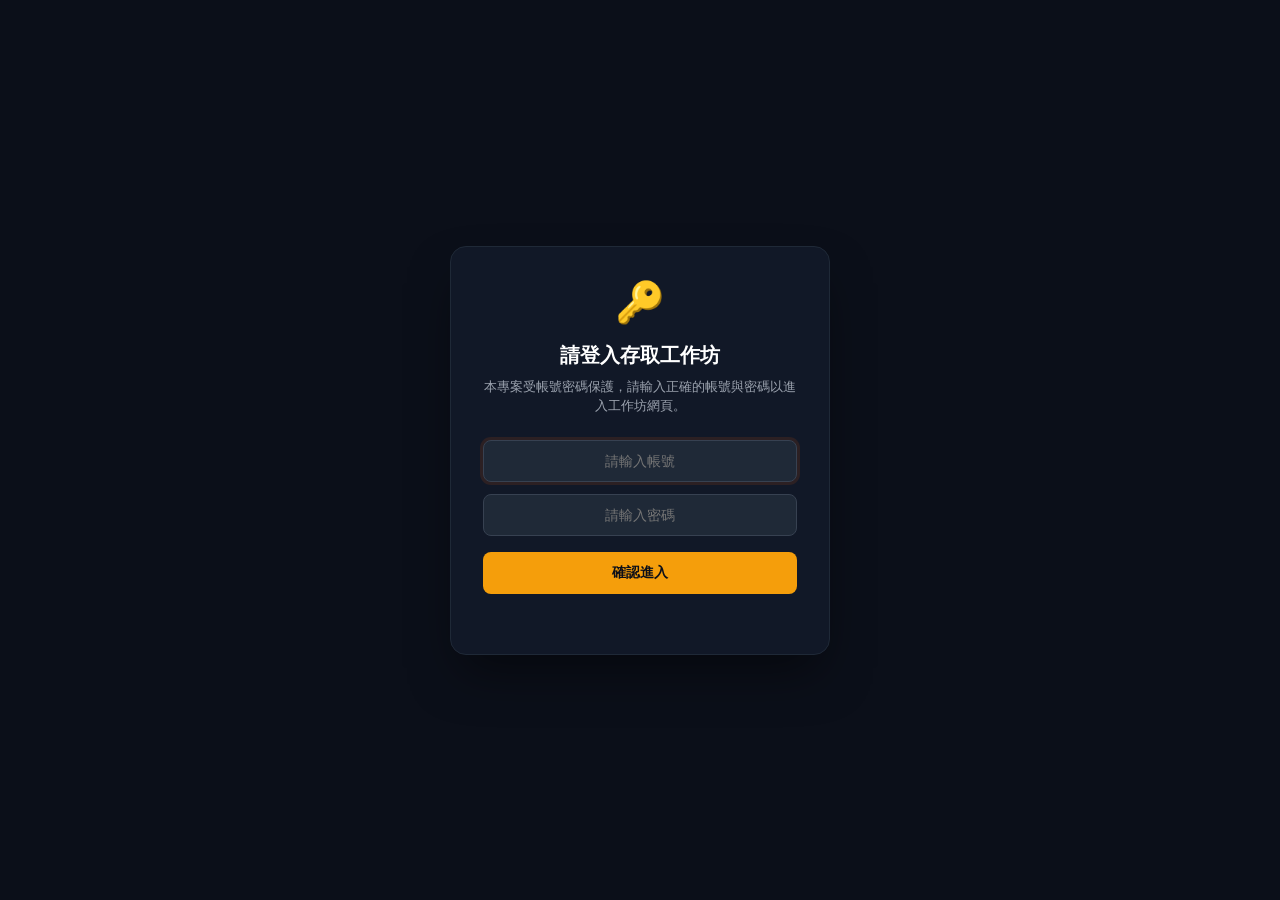
==== hook.html @ 694200fd "feat: deploy HOOKED interactive workshop with Konya/Percy login protection and full assets" ====
<!DOCTYPE html>
<html lang="zh-Hant">
<head>
    <meta charset="UTF-8">
    <meta name="viewport" content="width=device-width, initial-scale=1.0">
    <title>HOOKED｜從自動反應到心理僵化 — 互動講義</title>
    <!-- Modern Fonts -->
    <link rel="preconnect" href="https://fonts.googleapis.com">
    <link rel="preconnect" href="https://fonts.gstatic.com" crossorigin>
    <link href="https://fonts.googleapis.com/css2?family=Outfit:wght@300;400;500;600;700;800&family=Plus+Jakarta+Sans:wght@300;400;500;600;700;800&family=Noto+Sans+TC:wght@300;400;500;700;900&display=swap" rel="stylesheet">
    
    <style>
        :root {
            --bg-page: #fafaf9; /* Cream/Rice White */
            --bg-card: #ffffff;
            --text-main: #1c1917; /* Dark Charcoal */
            --text-muted: #78716c;
            --border-color: #e7e5e4;
            
            /* Theme Accent Colors */
            --accent-green: #0f766e; /* Concept, Narrative, Reflection */
            --accent-orange: #ea580c; /* Core concepts, invitations */
            --accent-orange-hover: #c2410c;
            --accent-pink: #db2777; /* Exercise & Activity */
            --accent-pink-hover: #be185d;
            --accent-blue: #1d4ed8; /* Case study & Evidence */
            --accent-blue-hover: #1e40af;
            --accent-navy: #1e3a8a; /* Integration & Closing */
            
            --transition-speed: 0.35s;
            --shadow-premium: 0 20px 40px -15px rgba(28, 25, 23, 0.08);
        }

        * {
            box-sizing: border-box;
            margin: 0;
            padding: 0;
        }

        body {
            font-family: 'Plus Jakarta Sans', 'Noto Sans TC', sans-serif;
            background-color: var(--bg-page);
            color: var(--text-main);
            min-height: 100vh;
            display: flex;
            flex-direction: column;
            justify-content: center;
            align-items: center;
            overflow-x: hidden;
            padding: 20px;
        }

        /* 16:9 Presentation Wrapper */
        .presentation-wrapper {
            width: 100%;
            max-width: 1200px;
            aspect-ratio: 16 / 9;
            background: var(--bg-card);
            border: 1px solid var(--border-color);
            border-radius: 24px;
            box-shadow: var(--shadow-premium);
            position: relative;
            overflow: hidden;
            display: flex;
            flex-direction: column;
            transition: all 0.3s ease;
        }

        /* Slides viewport */
        .slides-viewport {
            flex: 1;
            position: relative;
            width: 100%;
            height: 100%;
        }

        /* Individual slide section */
        .slide-section {
            position: absolute;
            top: 0;
            left: 0;
            width: 100%;
            height: 100%;
            opacity: 0;
            pointer-events: none;
            display: flex;
            flex-direction: column;
            justify-content: space-between;
            padding: 40px 48px;
            transition: opacity var(--transition-speed) ease, transform var(--transition-speed) cubic-bezier(0.4, 0, 0.2, 1);
            transform: translateX(30px);
            overflow-y: auto;
        }

        .slide-section.active {
            opacity: 1;
            pointer-events: auto;
            transform: translateX(0);
        }

        .slide-section.prev-slide {
            transform: translateX(-30px);
        }

        /* Slide layout styles */
        .slide-header {
            display: flex;
            justify-content: space-between;
            align-items: flex-start;
            margin-bottom: 20px;
            border-bottom: 1px solid var(--border-color);
            padding-bottom: 12px;
            flex-shrink: 0;
        }

        .slide-type-tag {
            font-family: 'Outfit', sans-serif;
            font-size: 11px;
            font-weight: 800;
            text-transform: uppercase;
            letter-spacing: 2px;
            padding: 6px 14px;
            border-radius: 20px;
            color: white;
        }

        /* Accent theme badges */
        .tag-concept { background: var(--accent-green); }
        .tag-exercise { background: var(--accent-pink); }
        .tag-invitation { background: var(--accent-orange); }
        .tag-case { background: var(--accent-blue); }
        .tag-navy { background: var(--accent-navy); }

        .slide-title-wrap {
            display: flex;
            flex-direction: column;
            gap: 4px;
        }

        .slide-title {
            font-size: 24px;
            font-weight: 800;
            color: var(--text-main);
            letter-spacing: -0.5px;
        }

        .slide-subtitle {
            font-size: 13.5px;
            color: var(--text-muted);
        }

        .slide-body {
            flex: 1;
            display: flex;
            flex-direction: column;
            gap: 16px;
            justify-content: center;
        }

        /* Grid utilities */
        .grid-2 {
            display: grid;
            grid-template-columns: 1fr 1fr;
            gap: 28px;
            align-items: start;
        }

        .grid-3 {
            display: grid;
            grid-template-columns: 1fr 1fr 1fr;
            gap: 20px;
            align-items: start;
        }

        /* General Typography */
        p {
            font-size: 15px;
            line-height: 1.6;
            color: var(--text-main);
        }

        blockquote {
            border-left: 4px solid var(--accent-orange);
            padding: 10px 18px;
            background: #fff7ed;
            border-radius: 0 12px 12px 0;
            font-size: 14.5px;
            line-height: 1.55;
            color: #7c2d12;
            margin: 8px 0;
        }

        ul {
            padding-left: 20px;
            display: flex;
            flex-direction: column;
            gap: 6px;
        }

        li {
            font-size: 14px;
            line-height: 1.5;
            color: var(--text-main);
        }

        /* Inputs & Textareas */
        textarea, input[type="text"], input[type="number"] {
            width: 100%;
            background: #fafaf9;
            border: 1px solid var(--border-color);
            border-radius: 10px;
            padding: 10px 14px;
            font-family: inherit;
            font-size: 14px;
            color: var(--text-main);
            outline: none;
            transition: all 0.25s;
            resize: none;
        }

        textarea:focus, input[type="text"]:focus {
            border-color: var(--accent-orange);
            background: #ffffff;
            box-shadow: 0 0 0 3px rgba(234, 88, 12, 0.12);
        }

        .input-label {
            font-size: 12.5px;
            font-weight: 700;
            color: var(--text-muted);
            margin-bottom: 5px;
            display: block;
        }

        /* Buttons */
        .btn {
            display: inline-flex;
            align-items: center;
            justify-content: center;
            gap: 8px;
            padding: 10px 18px;
            border-radius: 10px;
            font-family: inherit;
            font-size: 13.5px;
            font-weight: 600;
            cursor: pointer;
            transition: all 0.2s;
            border: 1px solid transparent;
        }

        .btn-orange {
            background: var(--accent-orange);
            color: white;
        }

        .btn-orange:hover {
            background: var(--accent-orange-hover);
        }

        .btn-pink {
            background: var(--accent-pink);
            color: white;
        }

        .btn-pink:hover {
            background: var(--accent-pink-hover);
        }

        .btn-outline {
            background: transparent;
            border-color: var(--border-color);
            color: var(--text-main);
        }

        .btn-outline:hover {
            background: #f5f5f4;
        }

        .btn:disabled {
            background: #e7e5e4;
            color: #a8a29e;
            cursor: not-allowed;
            border-color: transparent;
        }

        /* Navigation Control Panel */
        .nav-control-panel {
            height: 72px;
            border-top: 1px solid var(--border-color);
            background: #ffffff;
            display: flex;
            align-items: center;
            justify-content: space-between;
            padding: 0 32px;
            flex-shrink: 0;
            z-index: 10;
        }

        .nav-btn-group {
            display: flex;
            align-items: center;
            gap: 12px;
        }

        .page-indicator-badge {
            font-family: 'Outfit', sans-serif;
            font-size: 14px;
            font-weight: 700;
            color: var(--text-main);
            background: #f5f5f4;
            padding: 6px 14px;
            border-radius: 20px;
            min-width: 70px;
            text-align: center;
        }

        .progress-bar-container {
            flex: 1;
            margin: 0 30px;
            display: flex;
            align-items: center;
            gap: 6px;
            height: 10px;
        }

        .progress-pill {
            flex: 1;
            height: 6px;
            background: #e7e5e4;
            border-radius: 4px;
            cursor: pointer;
            transition: all 0.2s;
        }

        .progress-pill.active {
            background: var(--accent-orange);
            height: 8px;
        }

        .progress-pill.passed {
            background: #a8a29e;
        }

        /* Autosave Badge */
        .autosave-badge {
            font-size: 11px;
            color: var(--accent-green);
            font-weight: 700;
            display: flex;
            align-items: center;
            gap: 4px;
            opacity: 0;
            transition: opacity 0.3s ease;
        }

        .autosave-badge.show {
            opacity: 1;
        }

        /* Watermark / Footer info */
        .slide-footer-watermark {
            margin-top: 16px;
            border-top: 1px dashed var(--border-color);
            padding-top: 10px;
            display: flex;
            justify-content: space-between;
            align-items: center;
            flex-shrink: 0;
        }

        /* Specific Page Designs */
        /* Page 1 Cover */
        #slide-1 {
            background-color: #0f172a;
            color: #f8fafc;
            justify-content: center;
            align-items: center;
            text-align: center;
        }

        #slide-1 .slide-title {
            color: #ffffff;
            font-size: 60px;
            font-weight: 900;
            font-family: 'Outfit', sans-serif;
            letter-spacing: 2px;
            margin-bottom: 10px;
            background: linear-gradient(135deg, #f97316, #db2777);
            -webkit-background-clip: text;
            -webkit-text-fill-color: transparent;
        }

        #slide-1 .slide-subtitle-chinese {
            font-size: 26px;
            font-weight: 700;
            letter-spacing: 1px;
            margin-bottom: 20px;
            color: #cbd5e1;
        }

        #slide-1 .slide-metaphor {
            font-size: 15px;
            font-style: italic;
            color: #94a3b8;
            border-left: none;
            background: transparent;
            padding: 0;
        }

        .vector-winding-line {
            width: 280px;
            height: 80px;
            margin: 20px auto;
            background-image: radial-gradient(circle, transparent 20%, #1e293b 20%, #1e293b 80%, transparent 80%, transparent), radial-gradient(circle, transparent 20%, #1e293b 20%, #1e293b 80%, transparent 80%, transparent);
            background-size: 20px 20px;
            background-position: 0 0, 10px 10px;
            opacity: 0.15;
        }

        /* Page 2 Quotes block */
        .cinematic-quote {
            font-size: 17.5px;
            font-weight: 600;
            color: var(--text-main);
            border-left: 4px solid var(--accent-pink);
            background: #fdf2f8;
            padding: 14px 20px;
            margin: 10px 0;
            border-radius: 0 12px 12px 0;
        }

        /* Video element styled container */
        .video-container {
            width: 100%;
            background: #000000;
            border-radius: 16px;
            overflow: hidden;
            box-shadow: 0 8px 24px rgba(0,0,0,0.12);
            border: 1px solid var(--border-color);
            position: relative;
            aspect-ratio: 16/9;
            display: flex;
            align-items: center;
            justify-content: center;
        }

        .video-player {
            width: 100%;
            height: 100%;
            object-fit: cover;
        }

        /* Page 8 Kiki-Bouba Guess buttons */
        .kiki-bouba-game-box {
            background: #ffffff;
            border: 1px solid var(--border-color);
            border-radius: 20px;
            padding: 24px;
            box-shadow: 0 4px 20px rgba(0,0,0,0.02);
            display: flex;
            flex-direction: column;
            gap: 20px;
        }

        .kiki-bouba-img {
            max-width: 100%;
            max-height: 220px;
            object-fit: contain;
            border-radius: 12px;
            display: block;
            margin: 0 auto;
        }

        .guess-card {
            background: #fafaf9;
            border: 1px solid var(--border-color);
            border-radius: 16px;
            padding: 16px;
            text-align: center;
            display: flex;
            flex-direction: column;
            gap: 12px;
            box-shadow: 0 2px 6px rgba(0,0,0,0.01);
        }

        .guess-title {
            font-size: 14.5px;
            font-weight: 700;
            color: var(--text-muted);
        }

        .guess-buttons {
            display: flex;
            gap: 12px;
            justify-content: center;
        }

        .btn-guess {
            flex: 1;
            padding: 12px 20px;
            font-family: 'Outfit', sans-serif;
            font-size: 18px;
            font-weight: 800;
            background: #ffffff;
            border: 2px solid var(--border-color);
            color: var(--text-main);
            border-radius: 12px;
            cursor: pointer;
            transition: all 0.2s cubic-bezier(0.4, 0, 0.2, 1);
        }

        .btn-guess:hover {
            border-color: var(--text-main);
            transform: translateY(-2px);
        }

        .btn-guess.active-kiki {
            background: var(--accent-pink);
            border-color: var(--accent-pink);
            color: #ffffff;
            box-shadow: 0 4px 14px rgba(219, 39, 119, 0.35);
        }

        .btn-guess.active-bouba {
            background: var(--accent-green);
            border-color: var(--accent-green);
            color: #ffffff;
            box-shadow: 0 4px 14px rgba(15, 118, 110, 0.35);
        }

        /* Gallery thumbnails style */
        .gallery-thumb {
            width: 48px;
            height: 48px;
            object-fit: cover;
            border-radius: 6px;
            border: 2px solid transparent;
            cursor: pointer;
            transition: all 0.2s;
            flex-shrink: 0;
        }

        .gallery-thumb:hover {
            border-color: var(--accent-orange);
            transform: scale(1.05);
        }

        .gallery-thumb.active {
            border-color: var(--accent-orange);
            box-shadow: 0 0 8px rgba(234, 88, 12, 0.3);
        }

        /* Pill classifications style */
        .btn-pill {
            flex: 1;
            padding: 8px 12px;
            font-size: 12px;
            font-weight: 600;
            border-radius: 20px;
            border: 1px solid var(--border-color);
            background: #ffffff;
            color: var(--text-main);
            cursor: pointer;
            transition: all 0.2s;
            text-align: center;
        }

        .btn-pill:hover {
            background: #f5f5f4;
        }

        .btn-pill.active-obs {
            background: #f0fdf4;
            border-color: var(--accent-green);
            color: #14532d;
            font-weight: 700;
            box-shadow: 0 2px 8px rgba(20, 83, 45, 0.1);
        }

        .btn-pill.active-int {
            background: #fff7ed;
            border-color: var(--accent-orange);
            color: #7c2d12;
            font-weight: 700;
            box-shadow: 0 2px 8px rgba(234, 88, 12, 0.1);
        }

        .btn-pill.active-uns {
            background: #f1f5f9;
            border-color: #64748b;
            color: #334155;
            font-weight: 700;
            box-shadow: 0 2px 8px rgba(100, 116, 139, 0.1);
        }

        .comp-table {
            width: 100%;
            border-collapse: collapse;
            background: #ffffff;
            border: 1px solid var(--border-color);
            border-radius: 12px;
            overflow: hidden;
            box-shadow: 0 4px 12px rgba(0,0,0,0.02);
            margin: 16px 0;
        }

        .comp-table th, .comp-table td {
            padding: 12px 18px;
            text-align: left;
            font-size: 14px;
        }

        .comp-table th {
            background: #fafaf9;
            font-weight: 700;
            border-bottom: 2px solid var(--border-color);
        }

        .comp-table td {
            border-bottom: 1px solid var(--border-color);
        }

        .comp-table tr:last-child td {
            border-bottom: none;
        }

        /* Case Study Highlighter */
        .case-text-pane {
            background: #ffffff;
            border: 1px solid var(--border-color);
            border-radius: 16px;
            padding: 14px 18px;
            height: 220px;
            overflow-y: hidden;
            line-height: 1.55;
            font-size: 13.5px;
            color: var(--text-main);
            box-shadow: inset 0 2px 8px rgba(0,0,0,0.01);
        }

        .case-sentence {
            cursor: pointer;
            border-radius: 4px;
            padding: 2px 4px;
            transition: all 0.2s;
        }

        .case-sentence:hover {
            background: #f5f5f4;
        }

        .case-sentence.highlight-individual {
            background: rgba(253, 186, 116, 0.4); /* light orange */
            border-bottom: 2px solid var(--accent-orange);
        }

        .case-sentence.highlight-team {
            background: rgba(167, 243, 208, 0.4); /* light green */
            border-bottom: 2px solid var(--accent-green);
        }

        .case-sentence.highlight-organization {
            background: rgba(191, 219, 254, 0.4); /* light blue */
            border-bottom: 2px solid var(--accent-blue);
        }

        .highlighter-legend {
            display: flex;
            gap: 16px;
            align-items: center;
            background: #fafaf9;
            padding: 12px 16px;
            border-radius: 12px;
            border: 1px solid var(--border-color);
        }

        .legend-pill {
            display: flex;
            align-items: center;
            gap: 8px;
            font-size: 13px;
            font-weight: 700;
            cursor: pointer;
            padding: 6px 12px;
            border-radius: 20px;
            border: 1px solid transparent;
            user-select: none;
        }

        .legend-pill.active {
            border-color: var(--text-main);
        }

        .indicator-dot {
            width: 12px;
            height: 12px;
            border-radius: 50%;
            display: inline-block;
        }

        /* Expandable cards */
        .analysis-accordions {
            display: flex;
            flex-direction: column;
            gap: 12px;
        }

        .accordion-card {
            border: 1px solid var(--border-color);
            border-radius: 16px;
            background: #ffffff;
            overflow: hidden;
            box-shadow: 0 4px 12px rgba(0,0,0,0.01);
            transition: all 0.3s;
        }

        .accordion-header {
            padding: 16px 24px;
            background: #fafaf9;
            font-weight: 700;
            font-size: 15px;
            cursor: pointer;
            display: flex;
            justify-content: space-between;
            align-items: center;
            user-select: none;
            border-bottom: 1px solid transparent;
        }

        .accordion-header.active {
            border-bottom-color: var(--border-color);
        }

        .accordion-body {
            padding: 20px 24px;
            display: none;
            flex-direction: column;
            gap: 16px;
        }

        .accordion-body.open {
            display: flex;
        }

        .highlight-feed {
            background: #fafaf9;
            border: 1px solid var(--border-color);
            border-radius: 12px;
            padding: 12px 16px;
            max-height: 120px;
            overflow-y: auto;
            font-size: 13px;
            display: flex;
            flex-direction: column;
            gap: 6px;
        }

        .highlight-feed-item {
            padding: 4px 8px;
            border-radius: 6px;
            font-style: italic;
        }

        /* Body Tension Selector */
        .body-silhouette-container {
            display: flex;
            justify-content: center;
            align-items: center;
            background: #ffffff;
            border: 1px solid var(--border-color);
            border-radius: 16px;
            padding: 16px;
            height: 280px;
        }

        .body-svg {
            height: 100%;
            max-height: 250px;
        }

        .body-hotspot {
            fill: rgba(234, 88, 12, 0.2);
            stroke: var(--accent-orange);
            stroke-width: 1.5;
            cursor: pointer;
            transition: all 0.2s;
        }

        .body-hotspot:hover {
            fill: rgba(234, 88, 12, 0.5);
        }

        .body-hotspot.selected {
            fill: var(--accent-orange);
            stroke: #ffffff;
            stroke-width: 2;
            filter: drop-shadow(0 0 4px rgba(234, 88, 12, 0.6));
        }

        /* Word counters */
        .counter-widget-card {
            background: #ffffff;
            border: 1px solid var(--border-color);
            border-radius: 16px;
            padding: 20px;
            display: flex;
            flex-direction: column;
            gap: 16px;
            box-shadow: 0 4px 12px rgba(0,0,0,0.01);
        }

        .counter-grid-chips {
            display: flex;
            flex-wrap: wrap;
            gap: 8px;
        }

        .counter-chip-btn {
            background: #fafaf9;
            border: 1px solid var(--border-color);
            border-radius: 20px;
            padding: 8px 14px;
            font-size: 13px;
            font-weight: 700;
            cursor: pointer;
            display: flex;
            align-items: center;
            gap: 6px;
            transition: all 0.2s;
        }

        .counter-chip-btn:hover {
            background: #f5f5f4;
        }

        .counter-chip-btn.certainty-active {
            border-color: var(--accent-orange);
            background: #fff7ed;
            color: #7c2d12;
        }

        .counter-chip-btn.open-active {
            border-color: var(--accent-green);
            background: #f0fdf4;
            color: #14532d;
        }

        .counter-display-bar {
            display: flex;
            align-items: center;
            justify-content: space-between;
            font-size: 13px;
            font-weight: 700;
            padding: 8px 12px;
            background: #fafaf9;
            border-radius: 8px;
            border: 1px solid var(--border-color);
        }

        /* closures */
        .pocket-checkbox-group {
            display: flex;
            flex-direction: column;
            gap: 10px;
            background: #fafaf9;
            padding: 16px;
            border-radius: 12px;
            border: 1px solid var(--border-color);
            max-height: 180px;
            overflow-y: auto;
        }

        .pocket-checkbox-label {
            display: flex;
            align-items: center;
            gap: 8px;
            font-size: 14.5px;
            font-weight: 600;
            cursor: pointer;
        }

        .pocket-checkbox-label input {
            width: 18px;
            height: 18px;
            cursor: pointer;
        }

        /* Utility Modal for Exporting */
        .modal {
            position: fixed;
            top: 0;
            left: 0;
            right: 0;
            bottom: 0;
            background: rgba(28, 25, 23, 0.4);
            backdrop-filter: blur(8px);
            z-index: 2000;
            display: none;
            align-items: center;
            justify-content: center;
            padding: 24px;
        }

        .modal.active {
            display: flex;
        }

        .modal-content {
            background: #ffffff;
            border-radius: 20px;
            max-width: 650px;
            width: 100%;
            max-height: 90vh;
            display: flex;
            flex-direction: column;
            box-shadow: 0 25px 50px -12px rgba(0,0,0,0.25);
            overflow: hidden;
            border: 1px solid var(--border-color);
        }

        .modal-header {
            padding: 20px 24px;
            border-bottom: 1px solid var(--border-color);
            display: flex;
            justify-content: space-between;
            align-items: center;
        }

        .modal-body {
            padding: 24px;
            overflow-y: auto;
            flex: 1;
        }

        .modal-footer {
            padding: 16px 24px;
            border-top: 1px solid var(--border-color);
            background: #fafaf9;
            display: flex;
            justify-content: flex-end;
            gap: 12px;
        }

        /* Toast notification */
        .toast {
            position: fixed;
            top: 30px;
            left: 50%;
            transform: translateX(-50%);
            background: #1c1917;
            color: #ffffff;
            padding: 12px 24px;
            border-radius: 30px;
            font-size: 14px;
            font-weight: 600;
            box-shadow: 0 10px 25px -5px rgba(0,0,0,0.15);
            z-index: 2100;
            display: none;
        }

        /* Premium secret card animation */
        .secret-card-hover {
            transition: transform 0.25s cubic-bezier(0.4, 0, 0.2, 1), box-shadow 0.25s cubic-bezier(0.4, 0, 0.2, 1) !important;
        }
        .secret-card-hover:hover {
            transform: translateY(-4px);
            box-shadow: 0 12px 24px -10px rgba(28, 25, 23, 0.08) !important;
        }

        /* Responsive Layout Overrides */
        @media (max-width: 1023px) {
            body {
                padding: 0;
            }
            .presentation-wrapper {
                aspect-ratio: auto;
                min-height: 100vh;
                border-radius: 0;
                border: none;
            }
            .slide-section {
                position: relative;
                opacity: 1;
                pointer-events: auto;
                transform: none !important;
                display: none;
                height: auto;
                min-height: calc(100vh - 72px);
                padding: 24px;
                overflow-y: visible;
            }
            .slide-section.active {
                display: flex;
            }
            .grid-2, .grid-3 {
                grid-template-columns: 1fr;
                gap: 20px;
            }
            .progress-bar-container {
                margin: 0 16px;
            }
        }
    
        /* Slide 2 Progressive Reveal styles */
        .slide2-hide-initially {
            opacity: 0;
            pointer-events: none;
            transition: opacity 0.5s ease;
        }
        .slide2-revealed .slide2-hide-initially {
            opacity: 1;
            pointer-events: auto;
        }

        /* High-quality print styles for PDF generation */
        @media print {
            body {
                background: #ffffff !important;
                color: #000000 !important;
                padding: 0 !important;
                margin: 0 !important;
                display: block !important;
                overflow: visible !important;
                -webkit-print-color-adjust: exact !important;
                print-color-adjust: exact !important;
            }
            #password-gate {
                display: none !important;
            }
            .presentation-wrapper {
                border: none !important;
                box-shadow: none !important;
                max-width: none !important;
                width: 100% !important;
                height: auto !important;
                aspect-ratio: auto !important;
                display: block !important;
                overflow: visible !important;
                background: #ffffff !important;
            }
            .slides-viewport {
                display: block !important;
                height: auto !important;
                overflow: visible !important;
            }
            .slide-section {
                position: relative !important;
                top: auto !important;
                left: auto !important;
                width: 100% !important;
                height: 100vh !important;
                aspect-ratio: 16 / 9 !important;
                opacity: 1 !important;
                pointer-events: auto !important;
                transform: none !important;
                display: flex !important;
                flex-direction: column !important;
                justify-content: space-between !important;
                page-break-after: always !important;
                break-after: page !important;
                overflow: hidden !important;
                padding: 40px 48px !important;
                box-sizing: border-box !important;
                margin: 0 !important;
                background: #ffffff !important;
            }
            .slide2-hide-initially {
                opacity: 1 !important;
                pointer-events: auto !important;
            }
            /* Reveal all progressive overlays */
            [id^="reveal-overlay-"] {
                display: none !important;
            }
            [id^="reveal-content-"] {
                filter: none !important;
                pointer-events: auto !important;
            }
            /* Hide print-unfriendly interface elements */
            .nav-control-panel, .autosave-badge, .btn, .btn-outline, .btn-orange, .autosave-badge {
                display: none !important;
            }
        }
</style>
</head>
<body>

    <!-- Login Protection Overlay -->
    <div id="password-gate" style="position: fixed; top: 0; left: 0; right: 0; bottom: 0; background-color: #0b0f19; display: flex; align-items: center; justify-content: center; z-index: 99999; transition: opacity 0.3s ease; font-family: system-ui, -apple-system, sans-serif;">
        <div style="background-color: #111827; border: 1px solid #1f2937; border-radius: 16px; padding: 32px; max-width: 380px; width: 100%; margin: 16px; text-align: center; box-shadow: 0 25px 50px -12px rgba(0, 0, 0, 0.5); color: #f3f4f6;">
            <div style="font-size: 40px; margin-bottom: 16px;">🔑</div>
            <h2 style="font-size: 20px; font-weight: bold; margin-bottom: 8px; color: #ffffff;">請登入存取工作坊</h2>
            <p style="color: #9ca3af; font-size: 13px; line-height: 1.5; margin-bottom: 24px;">本專案受帳號密碼保護，請輸入正確的帳號與密碼以進入工作坊網頁。</p>
            <form id="password-form" onsubmit="handleGateSubmit(event)">
                <input type="text" id="gate-username-input" style="width: 100%; box-sizing: border-box; padding: 12px; background-color: #1f2937; border: 1px solid #374151; border-radius: 8px; color: #ffffff; text-align: center; font-size: 14px; outline: none; margin-bottom: 12px; transition: border-color 0.2s;" placeholder="請輸入帳號" required autofocus autocomplete="username">
                <input type="password" id="gate-password-input" style="width: 100%; box-sizing: border-box; padding: 12px; background-color: #1f2937; border: 1px solid #374151; border-radius: 8px; color: #ffffff; text-align: center; font-size: 14px; outline: none; margin-bottom: 16px; transition: border-color 0.2s;" placeholder="請輸入密碼" required autocomplete="current-password">
                <button type="submit" style="width: 100%; padding: 12px; background-color: #f59e0b; border: none; border-radius: 8px; color: #0b0f19; font-weight: bold; font-size: 14px; cursor: pointer; transition: background-color 0.2s;">確認進入</button>
            </form>
            <p id="gate-error-msg" style="color: #ef4444; font-size: 12px; margin-top: 12px; height: 16px; opacity: 0; transition: opacity 0.2s; margin-bottom: 0;">帳號或密碼錯誤，請重試！</p>
        </div>
    </div>
    
    <script>
        (function() {
            if (sessionStorage.getItem('ea_hook_unlocked_konya') === 'true') {
                document.getElementById('password-gate').style.display = 'none';
            }
        })();

        function handleGateSubmit(e) {
            e.preventDefault();
            const username = document.getElementById('gate-username-input').value.trim();
            const password = document.getElementById('gate-password-input').value;
            const errorMsg = document.getElementById('gate-error-msg');
            
            if (username === 'Konya' && password === 'Percy') {
                sessionStorage.setItem('ea_hook_unlocked_konya', 'true');
                const gate = document.getElementById('password-gate');
                gate.style.opacity = '0';
                setTimeout(() => {
                    gate.style.display = 'none';
                }, 300);
            } else {
                errorMsg.style.opacity = '1';
                document.getElementById('gate-password-input').value = '';
                setTimeout(() => {
                    errorMsg.style.opacity = '0';
                }, 3000);
            }
        }
    </script>

    <!-- MAIN PRESENTATION SLIDESHOW -->
    <div class="presentation-wrapper">
        <div class="slides-viewport">

            <!-- PAGE 1: COVER -->
            <section class="slide-section active" id="slide-1">
                <div>
                    <h1 class="slide-title">HOOKED</h1>
                    <div class="slide-subtitle-chinese">從自動反應到心理僵化</div>
                    <div class="vector-winding-line"></div>
                    <blockquote class="slide-metaphor">
                        「當腦中的故事開始替我們做決定」<br>
                        <span style="font-size: 13px; color: #64748b; margin-top: 8px; display: inline-block;">When the story writes us — 當我們寫下故事，故事也開始寫下我們。</span>
                    </blockquote>
                </div>
                
                <div class="slide-footer-watermark">
                    <span style="font-size: 11px; color: var(--text-muted);">01 / 29 Cover</span>
                </div>
            </section>

            <!-- PAGE 2: FOREWORD -->
            <section class="slide-section" id="slide-2" onclick="onSlide2Click(event)" style="cursor: pointer; overflow:hidden;">
                <div class="slide-header slide2-hide-initially">
                    <div class="slide-title-wrap">
                        <div class="slide-title">腦中的電影，一直在播放</div>
                        <div class="slide-subtitle">一個故事如何反過來寫下我們。</div>
                    </div>
                    <span class="slide-type-tag tag-concept">概念開場</span>
                </div>
                
                <div class="slide-body grid-2">
                    <div>
                        <div class="slide2-hide-initially">
                            <p style="margin-bottom: 12.5px; line-height: 1.65; font-size:14px; color: var(--text-main);">
                                一部電影能否吸引觀眾，往往取決於它的「Hook」——一個簡單卻能抓住注意力、啟動情節並推動故事向前的核心設定。
                            </p>
                            <p style="margin-bottom: 12.5px; line-height: 1.65; font-size:14px; color: var(--text-main);">
                                我們的心智也在做類似的事。
                            </p>
                            <p style="margin-bottom: 12.5px; line-height: 1.65; font-size:14px; color: var(--text-main);">
                                每天的每一分鐘，我們都在替發生的事情編寫劇本，而這些劇本會在腦中的電影院裡播放。
                            </p>
                            <p style="margin-bottom: 12.5px; line-height: 1.65; font-size:14px; font-weight: 700; color: var(--accent-orange);">
                                但在自己的故事裡，被勾住並不一定令人著迷。它更常表現為一種讓人失去彈性的自動反應：
                            </p>
                        </div>
                        <div style="display:flex; flex-direction:column; gap:6px; margin-top:8px;">
                            <div style="font-size: 13.5px; font-weight: 600; color: var(--text-main); border-left: 4px solid var(--accent-pink); background: #fdf2f8; padding: 10px 14px; border-radius: 0 10px 10px 0; line-height: 1.5; box-shadow: 0 2px 6px rgba(0,0,0,0.01);">「再試也沒有用。」</div>
                            <div style="font-size: 13.5px; font-weight: 600; color: var(--text-main); border-left: 4px solid var(--accent-pink); background: #fdf2f8; padding: 10px 14px; border-radius: 0 10px 10px 0; line-height: 1.5; box-shadow: 0 2px 6px rgba(0,0,0,0.01);">「我們一直都是這樣做。」</div>
                            <div style="font-size: 13.5px; font-weight: 600; color: var(--text-main); border-left: 4px solid var(--accent-pink); background: #fdf2f8; padding: 10px 14px; border-radius: 0 10px 10px 0; line-height: 1.5; box-shadow: 0 2px 6px rgba(0,0,0,0.01);">「反正沒有人會聽。」</div>
                        </div>
                    </div>
                    <div class="slide2-hide-initially">
                        <p style="margin-bottom: 10px; line-height: 1.6; font-size:14px; font-weight: 700; color: var(--accent-green);">
                            👥 團隊與文化也會被勾住：
                        </p>
                        <p style="margin-bottom: 10px; line-height: 1.6; font-size:13px; color: var(--text-main);">
                            部門壁壘、僵硬規則、未受檢視的慣例，以及那些經常出現的「他們就是抗拒改變」，都可能排擠調整與適應的空間。
                        </p>
                        <p style="margin-bottom: 10px; line-height: 1.6; font-size:13px; color: var(--text-main);">
                            電影繼續播放，視野逐漸收窄，情節也愈來愈缺乏可能。
                        </p>
                        <blockquote style="margin: 8px 0; padding: 10px 14px; font-size: 12.5px; background: #fafaf9; border-left: 4px solid var(--accent-orange); color:#7c2d12; line-height:1.55;">
                            「你已經看過這部電影。我們的想法與感受，開始取代實際發生的事。我們習慣採取的行動，開始取代真正需要的行動。同一幕不斷重演，一次又一次。」
                        </blockquote>
                    </div>
                </div>

                <div class="slide-footer-watermark slide2-hide-initially">
                    <span style="font-size: 11px; color: var(--text-muted);">02 / 29 腦中的電影</span>
                </div>
            </section>

            <!-- PAGE 3: INTRO (LOCALIZED) -->
            <section class="slide-section" id="slide-3">
                <div class="slide-header">
                    <div class="slide-title-wrap">
                        <div class="slide-title">什麼是被「Hook」住？</div>
                        <div class="slide-subtitle">白話來說就是我們被大腦劇本給「套路」或「卡關」了。</div>
                    </div>
                    <span class="slide-type-tag tag-concept">概念開場</span>
                </div>
                
                <div class="slide-body" style="max-width: 800px; margin: 0 auto; width: 100%; display: flex; flex-direction: column; gap: 20px; justify-content: center;">
                    <div style="background: #fafaf9; border: 1px solid var(--border-color); border-radius: 20px; padding: 24px 32px; box-shadow: 0 4px 20px rgba(0,0,0,0.01);">
                        <p style="margin-bottom: 16px; font-weight: 800; font-size: 17px; color: var(--accent-orange); display: flex; align-items: center; gap: 6px;">💡 什麼是「被 Hook 住」？</p>
                        <p style="line-height: 1.7; font-size: 14.5px; color: var(--text-main); margin-bottom: 20px;">
                            「被 Hook 住」在心理學上是指<strong>認知融合</strong>。當日常事情發生時，我們的大腦會像自動導航一樣，在毫秒之間自動編好一套劇本，並讓我們對這個劇本深信不疑，失去退一步思考的彈性。
                        </p>
                        
                        <p style="margin-bottom: 12px; font-weight: 800; font-size: 15px; color: var(--accent-pink); display: flex; align-items: center; gap: 6px; border-top: 1px dashed var(--border-color); padding-top: 16px;">📌 台灣職場與生活的日常寫照：</p>
                        <ul style="gap: 10px; font-size: 14px; padding-left: 20px; color: var(--text-main);">
                            <li><strong>LINE 訊息不讀不回半天 ➔</strong> 大腦警報：「他絕對是故意針對我、討厭我！」</li>
                            <li><strong>開會時主管眉頭皺了一下 ➔</strong> 心中劇本：「完了，他是不是看不起我的提案？」</li>
                            <li><strong>主管簡訊：『等一下來辦公室找我』 ➔</strong> 恐慌腦補：「天啊，我是不是要被開除了？」</li>
                        </ul>
                    </div>
                </div>

                <div class="slide-footer-watermark">
                    <span style="font-size: 11px; color: var(--text-muted);">03 / 29 什麼是 Hooked</span>
                </div>
            </section>

            <!-- PAGE 4: EXPLORE MAP -->
            <section class="slide-section" id="slide-4">
                <div class="slide-header">
                    <div class="slide-title-wrap">
                        <div class="slide-title">課程學習地圖與影響範圍</div>
                        <div class="slide-subtitle">當想法與感受開始接管我們時，我們如何找回選擇。</div>
                    </div>
                    <span class="slide-type-tag tag-concept">學習地圖</span>
                </div>
                
                <div class="slide-body grid-2">
                    <div style="background: #f0f4f1; padding: 24px; border-radius: 16px; border: 1px solid rgba(15, 118, 110, 0.15); height: 100%;">
                        <h3 style="color: var(--accent-green); margin-bottom: 12px; font-size: 17px;">🔍 一起來探索...</h3>
                        <p style="font-size:14px; margin-bottom: 12px;">當想法、感受、角色或情境開始接管我們時，我們如何重新找回選擇：</p>
                        <ul style="gap: 6px;">
                            <li>如何察覺自己被勾住的時刻。</li>
                            <li>心理僵化如何出現在我們自己身上。</li>
                            <li>它如何出現在我們支持的人身上。</li>
                            <li>它如何進入團隊、關係與組織系統。</li>
                            <li>如何重新拉開距離，找回彈性。</li>
                        </ul>
                    </div>
                    <div style="background: #fff7ed; padding: 24px; border-radius: 16px; border: 1px solid rgba(234, 88, 12, 0.15); height: 100%;">
                        <h3 style="color: var(--accent-orange); margin-bottom: 12px; font-size: 17px;">⚠️ 這為什麼重要？</h3>
                        <ul style="gap: 6px;">
                            <li>我們容易與當下經驗黏在一起，視角收窄，選項減少。</li>
                            <li>這種融合會改變關係中的語氣，削弱心理安全感。</li>
                            <li>影響團隊決策、合作以及工作與生活的日常品質。</li>
                            <li>在不確定、時間壓力下，更容易導致團隊僵化。</li>
                        </ul>
                        <blockquote style="margin-top: 14px; padding: 8px 12px; font-size: 13px;">
                            <strong>心理僵化會縮小我們的視野，也縮小我們的選擇。</strong>
                        </blockquote>
                    </div>
                </div>

                <div class="slide-footer-watermark">
                    <span style="font-size: 11px; color: var(--text-muted);">04 / 29 學習地圖</span>
                </div>
            </section>

            <!-- PAGE 4: THOUGHT EXPERIMENT - SCENARIO 1 (PHONE) -->
            <section class="slide-section" id="slide-5">
                <div class="slide-header">
                    <div class="slide-title-wrap">
                        <div class="slide-title">體驗一｜黑暗中手機突然震動</div>
                        <div class="slide-subtitle">專注觀看左側情境影片，並如實記錄您的身心反應。</div>
                    </div>
                    <span class="slide-type-tag tag-exercise">感官體驗</span>
                </div>
                
                <div class="slide-body grid-2">
                    <div class="video-container">
                        <video class="video-player" src="Close_up_shot_of_a_smartphone.mp4" autoplay loop muted playsinline></video>
                    </div>
                    <div style="display: flex; flex-direction: column; gap: 16px;">
                        <div>
                            <span class="input-label">✍️ 1. 在這個情境下，我的身體感覺到……</span>
                            <textarea id="bodyFeeling_1" data-state-key="bodyFeeling_1" placeholder="例如：呼吸微停、手心微出汗、胸口有些許緊縮感..." rows="3"></textarea>
                        </div>
                        <div>
                            <span class="input-label">✍️ 2. 我會怎麼解讀這個情境？ (我腦中的故事是)</span>
                            <textarea id="firstStory_1" data-state-key="firstStory_1" placeholder="例如：完了，是不是出了什麼大事？感覺一定有緊急危機要處理..." rows="3"></textarea>
                        </div>
                    </div>
                </div>

                <div class="slide-footer-watermark">
                    <span style="font-size: 11px; color: var(--text-muted);">05 / 29 思想體驗 (1/4)</span>
                </div>
            </section>

            <!-- PAGE 5: THOUGHT EXPERIMENT - SCENARIO 2 (EMAIL) -->
            <section class="slide-section" id="slide-6">
                <div class="slide-header">
                    <div class="slide-title-wrap">
                        <div class="slide-title">體驗二｜收件匣信件爆滿</div>
                        <div class="slide-subtitle">專注觀看左側情境影片，並如實記錄您的身心反應。</div>
                    </div>
                    <span class="slide-type-tag tag-exercise">感官體驗</span>
                </div>
                
                <div class="slide-body grid-2">
                    <div class="video-container">
                        <video class="video-player" src="First_person_perspective_of_a.mp4" autoplay loop muted playsinline></video>
                    </div>
                    <div style="display: flex; flex-direction: column; gap: 16px;">
                        <div>
                            <span class="input-label">✍️ 1. 在這個情境下，我的身體感覺到……</span>
                            <textarea id="bodyFeeling_2" data-state-key="bodyFeeling_2" placeholder="例如：肩膀聳起、心跳稍微加快、呼吸變急促且淺..." rows="3"></textarea>
                        </div>
                        <div>
                            <span class="input-label">✍️ 2. 我會怎麼解讀這個情境？ (我腦中的故事是)</span>
                            <textarea id="firstStory_2" data-state-key="firstStory_2" placeholder="例如：事情永遠做不完！我是不是快要崩潰被事情淹沒了？..." rows="3"></textarea>
                        </div>
                    </div>
                </div>

                <div class="slide-footer-watermark">
                    <span style="font-size: 11px; color: var(--text-muted);">06 / 29 思想體驗 (2/4)</span>
                </div>
            </section>

            <!-- PAGE 6: THOUGHT EXPERIMENT - SCENARIO 3 (AIRPORT) -->
            <section class="slide-section" id="slide-7">
                <div class="slide-header">
                    <div class="slide-title-wrap">
                        <div class="slide-title">體驗三｜機場漫長急躁的排隊</div>
                        <div class="slide-subtitle">專注觀看左側情境影片，並如實記錄您的身心反應。</div>
                    </div>
                    <span class="slide-type-tag tag-exercise">感官體驗</span>
                </div>
                
                <div class="slide-body grid-2">
                    <div class="video-container">
                        <video class="video-player" src="Busy_airport_terminal_ambience.mp4" autoplay loop muted playsinline></video>
                    </div>
                    <div style="display: flex; flex-direction: column; gap: 16px;">
                        <div>
                            <span class="input-label">✍️ 1. 在這個情境下，我的身體感覺到……</span>
                            <textarea id="bodyFeeling_3" data-state-key="bodyFeeling_3" placeholder="例如：雙腿緊繃、眉頭微皺、呼吸感到有些悶熱與壓迫..." rows="3"></textarea>
                        </div>
                        <div>
                            <span class="input-label">✍️ 2. 我會怎麼解讀這個情境？ (我腦中的故事是)</span>
                            <textarea id="firstStory_3" data-state-key="firstStory_3" placeholder="例如：要趕不上飛機了！為什麼這些人動作那麼慢？真的好煩躁..." rows="3"></textarea>
                        </div>
                    </div>
                </div>

                <div class="slide-footer-watermark">
                    <span style="font-size: 11px; color: var(--text-muted);">07 / 29 思想體驗 (3/4)</span>
                </div>
            </section>

            <!-- PAGE 7: THOUGHT EXPERIMENT - SCENARIO 4 (OFFICE) -->
            <section class="slide-section" id="slide-8">
                <div class="slide-header">
                    <div class="slide-title-wrap">
                        <div class="slide-title">體驗四｜辦公室有節奏的敲鍵盤無人抬頭</div>
                        <div class="slide-subtitle">專注觀看左側情境影片，並如實記錄您的身心反應。</div>
                    </div>
                    <span class="slide-type-tag tag-exercise">感官體驗</span>
                </div>
                
                <div class="slide-body grid-2">
                    <div class="video-container">
                        <video class="video-player" src="Tracking_shot_through_a_modern.mp4" autoplay loop muted playsinline></video>
                    </div>
                    <div style="display: flex; flex-direction: column; gap: 16px;">
                        <div>
                            <span class="input-label">✍️ 1. 在這個情境下，我的身體感覺到……</span>
                            <textarea id="bodyFeeling_4" data-state-key="bodyFeeling_4" placeholder="例如：喉嚨有些乾澀、雙手冰冷、身體有種麻木隔離感..." rows="3"></textarea>
                        </div>
                        <div>
                            <span class="input-label">✍️ 2. 我會怎麼解讀這個情境？ (我腦中的故事是)</span>
                            <textarea id="firstStory_4" data-state-key="firstStory_4" placeholder="例如：每個人都像沒有靈魂的機器人，在這裡根本不安全，不能隨便說話..." rows="3"></textarea>
                        </div>
                    </div>
                </div>

                <div class="slide-footer-watermark">
                    <span style="font-size: 11px; color: var(--text-muted);">08 / 29 思想體驗 (4/4)</span>
                </div>
            </section>

            <!-- PAGE 8: KIKI BOUBA GUESS -->
            <section class="slide-section" id="slide-9">
                <div class="slide-header">
                    <div class="slide-title-wrap">
                        <div class="slide-title">練習｜Kiki & Bouba 直覺配對</div>
                        <div class="slide-subtitle">請點選按鈕，憑直覺猜一猜左側與右側圖形各自對應哪一個名字。</div>
                    </div>
                    <span class="slide-type-tag tag-exercise">直覺配對</span>
                </div>
                
                <div class="slide-body">
                    <div class="kiki-bouba-game-box">
                        <div>
                            <img src="KIKI AND BOUBA.jpg" alt="Kiki and Bouba Shapes" class="kiki-bouba-img">
                        </div>
                        
                        <div class="grid-2" style="max-width: 650px; margin: 0 auto; width: 100%;">
                            <!-- Left Guess Card -->
                            <div class="guess-card">
                                <span class="guess-title">👈 左側圖形是？</span>
                                <div class="guess-buttons">
                                    <button type="button" class="btn-guess" id="btn-left-kiki" onclick="makeGuess('left', 'kiki')">Kiki</button>
                                    <button type="button" class="btn-guess" id="btn-left-bouba" onclick="makeGuess('left', 'bouba')">Bouba</button>
                                </div>
                            </div>
                            <!-- Right Guess Card -->
                            <div class="guess-card">
                                <span class="guess-title">👉 右側圖形是？</span>
                                <div class="guess-buttons">
                                    <button type="button" class="btn-guess" id="btn-right-kiki" onclick="makeGuess('right', 'kiki')">Kiki</button>
                                    <button type="button" class="btn-guess" id="btn-right-bouba" onclick="makeGuess('right', 'bouba')">Bouba</button>
                                </div>
                            </div>
                        </div>
                    </div>
                    
                    <div style="display:flex; justify-content:space-between; align-items:center; margin-top: 8px; background:#fdf2f8; padding: 10px 20px; border-radius:12px; border:1px dashed var(--accent-pink);">
                        <div>
                            <span class="input-label" style="margin-bottom:0; display:inline-block; margin-right:10px;">你花了多久做出決定？</span>
                            <select id="decisionSpeed" data-state-key="decisionSpeed" style="width: 200px; padding:6px; border-radius:8px; background:#ffffff;">
                                <option value="">-- 請選擇 --</option>
                                <option value="almost-instantly">幾乎立刻</option>
                                <option value="thought-briefly">思考了一下</option>
                                <option value="hesitated">有些猶豫</option>
                                <option value="hard-to-decide">很難決定</option>
                            </select>
                        </div>
                    </div>
                </div>

                <div class="slide-footer-watermark">
                    <span style="font-size: 11px; color: var(--text-muted);">09 / 29 Kiki-Bouba 直覺</span>
                </div>
            </section>

            <!-- PAGE 9: CHOICE FEELINGS -->
            <section class="slide-section" id="slide-10">
                <div class="slide-header">
                    <div class="slide-title-wrap">
                        <div class="slide-title">書寫邀請｜做決定時的狀態記錄</div>
                        <div class="slide-subtitle">在知道常見結果之前，記錄您的內在心智運作。</div>
                    </div>
                    <span class="slide-type-tag tag-invitation">書寫邀請</span>
                </div>
                
                <div class="slide-body grid-2">
                    <div style="display:flex; flex-direction:column; gap: 14px;">
                        <div>
                            <span class="input-label">✍️ 當你做出選擇時，你感覺到什麼？</span>
                            <textarea id="instinctFeeling" data-state-key="instinctFeeling" placeholder="例如：自然、確定、沒有多想、覺得其中一個答案很明顯、稍微猶豫……" rows="3"></textarea>
                        </div>
                        <div>
                            <span class="input-label">✍️ 你認為自己是根據什麼做出判斷？</span>
                            <textarea id="decisionBasis" data-state-key="decisionBasis" placeholder="例如：聲音的形狀、發音的嘴型、尖銳與平滑的視覺感覺..." rows="3"></textarea>
                        </div>
                    </div>
                    
                    <div style="display:flex; flex-direction:column; gap: 20px; justify-content: center;">
                        <div class="slider-wrapper">
                            <span class="input-label">📊 你的大腦多快就覺得自己「知道」答案？ (信心/確定感評分)</span>
                            <div class="slider-labels">
                                <span>1 (完全沒把握)</span>
                                <span id="certaintyValLabel" style="font-weight:800; color:var(--accent-orange); font-size:16px;">5</span>
                                <span>10 (非常確定)</span>
                            </div>
                            <input type="range" id="certaintyScore" data-state-key="certaintyScore" min="1" max="10" value="5" oninput="document.getElementById('certaintyValLabel').textContent = this.value; saveState();">
                        </div>

                        <div style="text-align: center;">
                            <button id="btnViewResult" class="btn btn-pink" style="padding: 14px 28px; width: 100%; font-size:15px; cursor: pointer;" onclick="goToSlide(11)">
                                🔓 查看大家通常怎麼選 (點擊進入下一頁揭曉)
                            </button>
                        </div>
                    </div>
                </div>

                <div class="slide-footer-watermark">
                    <span style="font-size: 11px; color: var(--text-muted);">10 / 29 選擇時的感受</span>
                </div>
            </section>

            <!-- PAGE 10: KIKI BOUBA REVEAL -->
            <section class="slide-section" id="slide-11">
                <div class="slide-header">
                    <div class="slide-title-wrap">
                        <div class="slide-title">Kiki & Bouba 實驗揭曉</div>
                        <div class="slide-subtitle">世界上大多數人都做出了一模一樣的選擇</div>
                    </div>
                    <span class="slide-type-tag tag-exercise">結果揭曉</span>
                </div>
                
                <div class="slide-body grid-2">
                    <div class="kiki-bouba-img-container" style="background:#fef1f8; text-align: center; border-radius: 16px; padding: 12px;">
                        <img src="KIKI AND BOUBA.jpg" alt="Kiki and Bouba Reveal" class="kiki-bouba-img">
                        <div style="display:flex; justify-content: space-around; width: 100%; margin-top: 12px; font-weight:800; font-size: 18px; color: var(--accent-pink);">
                            <span>⚡ 左圖：Kiki</span>
                            <span>☁️ 右圖：Bouba</span>
                        </div>
                    </div>
                    <div>
                        <p style="margin-bottom:12px; font-weight: 700; color: var(--accent-pink);">為什麼會這樣？我們甚至不會說這種抽象語言！</p>
                        <p style="margin-bottom:12px; font-size: 14.5px;">這被稱為「跨感官聯結」，大腦會自動且瞬間將<strong>視覺上的尖銳形狀</strong>與<strong>發音短促的 Kiki</strong> 連結；將<strong>圓滑的水滴狀</strong>與<strong>圓潤飽滿的 Bouba</strong> 連結。</p>
                        <p style="font-size: 14px; color: var(--text-muted); margin-bottom: 12px;">大腦是一部意義製造機。面對完全陌生的符號，它會在毫秒間建立解釋，並帶給您強烈的「確定感」。</p>
                        
                        <div>
                            <span class="input-label" style="font-size:12px;">✍️ 反思：在工作或生活中，還有哪些時候大腦也會如此「瞬間編出故事」？</span>
                            <textarea id="lifeInstantStory" data-state-key="lifeInstantStory" placeholder="例如：看到某人的表情、收到一句簡短訊息、對方沒有回信、主管沒有採納提案、同事在會議中沉默..." rows="2" style="font-size:13px;"></textarea>
                        </div>
                    </div>
                </div>

                <div class="slide-footer-watermark">
                    <span style="font-size: 11px; color: var(--text-muted);">11 / 29 實驗揭曉</span>
                </div>
            </section>

            <!-- PAGE 11: HOOK BIAS ROUND 1 (PURE EXPERIENCE) -->
            <section class="slide-section" id="slide-12">
                <div class="slide-header">
                    <div class="slide-title-wrap">
                        <div class="slide-title">活動一｜第一輪：快速命名 (Quick Naming)</div>
                        <div class="slide-subtitle">指認事實：專注於周遭事物，觀察此時心智的速度。</div>
                    </div>
                    <span class="slide-type-tag tag-exercise">第一輪</span>
                </div>
                
                <div class="slide-body grid-2">
                    <div style="background:#f0fdf4; border:1px solid rgba(15,118,110,0.1); padding:28px; border-radius:20px; height:100%; display:flex; flex-direction:column; justify-content:center; gap:16px;">
                        <p style="font-size:17px; line-height:1.75; font-weight:700; color:var(--accent-green);">
                            「請以最快的速度，指著你周圍視線所及的任何物件，並大聲喊出它的名字。」
                        </p>
                        <p style="font-size:14.5px; line-height:1.6; color:var(--text-muted);">
                            （例如：白板、椅子、燈、窗戶、杯子、滑鼠...）<br><br>
                            * 規則：只喊名詞，不加任何多餘的形容與好壞修飾。
                        </p>
                    </div>
                    
                    <div style="display:flex; flex-direction:column; justify-content:flex-start; gap:12px; height:100%;">
                        <div>
                            <span class="input-label" style="font-size:13.5px; margin-bottom:4px; display:block;">✍️ 體驗記錄：在這一輪「指認事實物體」時，我感覺大腦的反應是...</span>
                            <textarea id="biasRound1Feel" data-state-key="biasRound1Feel" placeholder="例如：速度非常快，看見什麼就脫口而出，完全不需要耗費腦力去思考..." rows="3" style="font-size:12.5px; padding:10px;"></textarea>
                        </div>
                        
                        <!-- Decrypt Card Round 1 -->
                        <div id="reveal-card-12" onclick="revealCard(12)" style="position: relative; cursor: pointer; border-radius: 16px; margin-top: 4px;">
                            <!-- Overlay -->
                            <div id="reveal-overlay-12" style="position: absolute; top:0; left:0; width:100%; height:100%; background: rgba(240,253,254,0.85); border: 1px dashed var(--accent-green); border-radius:16px; display:flex; align-items:center; justify-content:center; z-index:10; transition: opacity 0.3s ease;">
                                <span style="color: var(--accent-green); font-weight:800; font-size:13px;">💡 點擊滑鼠看第一輪原理與解密</span>
                            </div>
                            
                            <!-- Content (Initially blurred) -->
                            <div id="reveal-content-12" style="filter: blur(4px); pointer-events: none; transition: filter 0.3s ease; background:#f0fdf4; border:1px solid rgba(15,118,110,0.15); padding:12px 16px; border-radius:16px; box-shadow:0 2px 8px rgba(0,0,0,0.01);">
                                <div style="display:flex; align-items:center; gap:8px; margin-bottom:4px;">
                                    <span style="background:var(--accent-green); color:white; font-size:9px; font-weight:800; padding:2px 6px; border-radius:20px; font-family:'Outfit';">ROUND 1</span>
                                    <strong style="color:var(--accent-green); font-size:13px;">Fact Categorization</strong>
                                </div>
                                <h4 style="font-size:13.5px; font-weight:800; margin-bottom:4px; color:#14532d;">第一輪：分類指認</h4>
                                <p style="font-size:11.5px; line-height:1.45; color:#166534; margin: 0;">
                                    大腦極速匹配名詞資料庫。這雖省力，卻容易讓我們養成習慣，<strong>誤以為我們隨口說出的「個人解讀」，事實上只是主觀故事，卻被當作不可推翻的客觀事實。</strong>
                                </p>
                            </div>
                        </div>
                    </div>
                </div>

                <div class="slide-footer-watermark">
                    <span style="font-size: 11px; color: var(--text-muted);">12 / 29 Hook Bias 快速命名</span>
                </div>
            </section>

            <!-- PAGE 12: HOOK BIAS ROUND 2 (PURE EXPERIENCE) -->
            <section class="slide-section" id="slide-13">
                <div class="slide-header">
                    <div class="slide-title-wrap">
                        <div class="slide-title">活動一｜第二輪：重新想像 (Re-imagination)</div>
                        <div class="slide-subtitle">打破習慣：挑戰為眼前的物品定義完全不同的意義。</div>
                    </div>
                    <span class="slide-type-tag tag-exercise">第二輪</span>
                </div>
                
                <div class="slide-body grid-2">
                    <div style="background:#fff7ed; border:1px solid rgba(234,88,12,0.1); padding:28px; border-radius:20px; height:100%; display:flex; flex-direction:column; justify-content:center; gap:16px;">
                        <p style="font-size:17px; line-height:1.75; font-weight:700; color:var(--accent-orange);">
                            「再次看著剛剛那一輪同樣的物件。但這一次，請對著它們大聲喊出『完全無邏輯、不相干』的新名字！」
                        </p>
                        <p style="font-size:14.5px; line-height:1.6; color:var(--text-muted);">
                            （例如指著：椅子 ➔ 喊「大象」、窗戶 ➔ 喊「一本書」、桌子 ➔ 喊「一艘船」）<br><br>
                            * 規則：速度要快，打破你的常規認知。
                        </p>
                    </div>
                    
                    <div style="display:flex; flex-direction:column; justify-content:flex-start; gap:12px; height:100%;">
                        <div>
                            <span class="input-label" style="font-size:13.5px; margin-bottom:4px; display:block;">✍️ 體驗記錄：在這一輪「重新想像名字」時，我感覺大腦在尋找詞彙時...</span>
                            <textarea id="biasRound2Feel" data-state-key="biasRound2Feel" placeholder="例如：有明顯的卡頓感！大腦會本能想說出原本正確的名字，必須要刻意踩煞車，才能勉強想出別的替代詞..." rows="3" style="font-size:12.5px; padding:10px;"></textarea>
                        </div>
                        
                        <!-- Decrypt Card Round 2 -->
                        <div id="reveal-card-13" onclick="revealCard(13)" style="position: relative; cursor: pointer; border-radius: 16px; margin-top: 4px;">
                            <!-- Overlay -->
                            <div id="reveal-overlay-13" style="position: absolute; top:0; left:0; width:100%; height:100%; background: rgba(255,247,237,0.85); border: 1px dashed var(--accent-orange); border-radius:16px; display:flex; align-items:center; justify-content:center; z-index:10; transition: opacity 0.3s ease;">
                                <span style="color: var(--accent-orange); font-weight:800; font-size:13px;">💡 點擊滑鼠看第二輪原理與解密</span>
                            </div>
                            
                            <!-- Content (Initially blurred) -->
                            <div id="reveal-content-13" style="filter: blur(4px); pointer-events: none; transition: filter 0.3s ease; background:#fff7ed; border:1px solid rgba(234,88,12,0.15); padding:12px 16px; border-radius:16px; box-shadow:0 2px 8px rgba(0,0,0,0.01);">
                                <div style="display:flex; align-items:center; gap:8px; margin-bottom:4px;">
                                    <span style="background:var(--accent-orange); color:white; font-size:9px; font-weight:800; padding:2px 6px; border-radius:20px; font-family:'Outfit';">ROUND 2</span>
                                    <strong style="color:var(--accent-orange); font-size:13px;">Creative Flexibility</strong>
                                </div>
                                <h4 style="font-size:13.5px; font-weight:800; margin-bottom:4px; color:#7c2d12;">第二輪：創意彈性</h4>
                                <p style="font-size:11.5px; line-height:1.45; color:#9a3412; margin: 0;">
                                    重新命名需要大腦抑制預設反射、尋找創意。這需要刻意消耗認知能量，<strong>說明了我們若要看見別的可能性、跳脫慣性，就必須主動付出心智努力（Step Out）。</strong>
                                </p>
                            </div>
                        </div>
                    </div>
                </div>

                <div class="slide-footer-watermark">
                    <span style="font-size: 11px; color: var(--text-muted);">13 / 29 Hook Bias 重新想像</span>
                </div>
            </section>

            <!-- PAGE 13: HOOK BIAS ROUND 3 (PURE EXPERIENCE) -->
            <section class="slide-section" id="slide-14">
                <div class="slide-header">
                    <div class="slide-title-wrap">
                        <div class="slide-title">活動一｜第三輪：說出缺點 (Criticizing)</div>
                        <div class="slide-subtitle">自動導航：看見任何物品，立刻拋出你的評價與批判。</div>
                    </div>
                    <span class="slide-type-tag tag-exercise">第三輪</span>
                </div>
                
                <div class="slide-body grid-2">
                    <div style="background:#fdf2f8; border:1px solid rgba(219,39,119,0.1); padding:28px; border-radius:20px; height:100%; display:flex; flex-direction:column; justify-content:center; gap:16px;">
                        <p style="font-size:17px; line-height:1.75; font-weight:700; color:var(--accent-pink);">
                            「最後一輪，看著周遭的任何物件，不加思考，立即大聲說出它不好、被你嫌棄、不順眼或很廉價的缺點！」
                        </p>
                        <p style="font-size:14.5px; line-height:1.6; color:var(--text-muted);">
                            （例如：這個燈看起來很醜、這個筆記本封面好髒、這個鍵盤打起來有夠吵……）<br><br>
                            * 規則：不需要查證客觀原因，順著腦中直覺指責。
                        </p>
                    </div>
                    
                    <div style="display:flex; flex-direction:column; justify-content:flex-start; gap:12px; height:100%;">
                        <div>
                            <span class="input-label" style="font-size:13.5px; margin-bottom:4px; display:block;">✍️ 體驗記錄：在這一輪「快速挑剔與批判」時，我的感受是...</span>
                            <textarea id="biasRound3Feel" data-state-key="biasRound3Feel" placeholder="例如：竟然感到意外的順暢！不需要花太多力氣思考，各種不順眼、嫌棄的詞彙很自然就浮現出來..." rows="3" style="font-size:12.5px; padding:10px;"></textarea>
                        </div>
                        
                        <!-- Decrypt Card Round 3 -->
                        <div id="reveal-card-14" onclick="revealCard(14)" style="position: relative; cursor: pointer; border-radius: 16px; margin-top: 4px;">
                            <!-- Overlay -->
                            <div id="reveal-overlay-14" style="position: absolute; top:0; left:0; width:100%; height:100%; background: rgba(253,242,248,0.85); border: 1px dashed var(--accent-pink); border-radius:16px; display:flex; align-items:center; justify-content:center; z-index:10; transition: opacity 0.3s ease;">
                                <span style="color: var(--accent-pink); font-weight:800; font-size:13px;">💡 點擊滑鼠看第三輪原理與解密</span>
                            </div>
                            
                            <!-- Content (Initially blurred) -->
                            <div id="reveal-content-14" style="filter: blur(4px); pointer-events: none; transition: filter 0.3s ease; background:#fdf2f8; border:1px solid rgba(219,39,119,0.15); padding:12px 16px; border-radius:16px; box-shadow:0 2px 8px rgba(0,0,0,0.01);">
                                <div style="display:flex; align-items:center; gap:8px; margin-bottom:4px;">
                                    <span style="background:var(--accent-pink); color:white; font-size:9px; font-weight:800; padding:2px 6px; border-radius:20px; font-family:'Outfit';">ROUND 3</span>
                                    <strong style="color:var(--accent-pink); font-size:13px;">Negativity Bias</strong>
                                </div>
                                <h4 style="font-size:13.5px; font-weight:800; margin-bottom:4px; color:#9d174d;">第三輪：負面偏誤</h4>
                                <p style="font-size:11.5px; line-height:1.45; color:#9d174d; margin: 0;">
                                    為了生存防衛，大腦天生非常擅長挑剔與焦慮。<strong>我們能零延遲、不需要任何客觀依據地產出指責與評價，這正是日常生活中 Hook（被套路）最容易形成的溫床。</strong>
                                </p>
                            </div>
                        </div>
                    </div>
                </div>

                <div class="slide-footer-watermark">
                    <span style="font-size: 11px; color: var(--text-muted);">14 / 29 Hook Bias 說出缺點</span>
                </div>
            </section>

            <!-- PAGE 14: HOOK BIAS VOTE -->
            <section class="slide-section" id="slide-15">
                <div class="slide-header">
                    <div class="slide-title-wrap">
                        <div class="slide-title">活動一｜哪一輪最容易完成？</div>
                        <div class="slide-subtitle">請回顧前三頁您的體驗數據，進行直覺投票與綜合反思。</div>
                    </div>
                    <span class="slide-type-tag tag-exercise">直覺投票</span>
                </div>
                
                <div class="slide-body grid-2">
                    <div style="background:#fafaf9; border:1px solid var(--border-color); padding:24px; border-radius:20px; height:100%; display:flex; flex-direction:column; justify-content:center; gap:12px;">
                        <strong style="color:var(--accent-navy); font-size:16px;">📊 全班統計趨勢：</strong>
                        <p style="font-size:14px; line-height:1.6;">當我們在工作坊或課堂中，詢問學員哪一輪最容易完成時，通常有高達 **85% - 90%** 的學員會指出：</p>
                        <blockquote style="margin: 8px 0; border-left-color: var(--accent-pink); background: #fff1f2; color:#9f1239;">
                            「第三輪（批判/挑剔）完成的速度和流暢度，遠大於第二輪，甚至比第一輪命名還要更有衝動。」
                        </blockquote>
                    </div>
                    
                    <div style="display:flex; flex-direction:column; gap:16px; justify-content:center; height:100%;">
                        <div>
                            <span class="input-label" style="font-size:13.5px; color:var(--accent-orange); font-weight:700;">📊 您個人的體驗中，哪一輪最容易完成？</span>
                            <select id="biasEasiestRound" data-state-key="biasEasiestRound" style="background:#ffffff; padding:10px; border-radius:8px;">
                                <option value="">-- 請點選你的體驗 --</option>
                                <option value="Round 1 (Quick Naming)">第一輪最容易 (指認事實命名)</option>
                                <option value="Round 2 (Re-imagination)">第二輪最容易 (打破規則想像)</option>
                                <option value="Round 3 (Criticizing/Negatives)">第三輪最容易 (挑剔批判缺點)</option>
                            </select>
                        </div>
                        <div>
                            <span class="input-label" style="font-size:13.5px;">✍️ 綜合反思：你認為為什麼會這樣？這透露了大腦的什麼慣性？</span>
                            <textarea id="biasReflection" data-state-key="biasReflection" placeholder="例如：大腦似乎對『尋找缺點與負面指責』有一套超高效的自動駕駛。在工作上遇到新挑戰時，我是否也常常在還沒確認前，就自動浮現挑剔或擔憂的故事？..." rows="4"></textarea>
                        </div>
                    </div>
                </div>

                <div class="slide-footer-watermark">
                    <span style="font-size: 11px; color: var(--text-muted);">15 / 29 課後直覺投票</span>
                </div>
            </section>

            <!-- PAGE 15: HOOK BIAS REVEAL (REDESIGNED LAYOUT FOR MAXIMUM READABILITY) -->
            <section class="slide-section" id="slide-16">
                <div class="slide-header">
                    <div class="slide-title-wrap">
                        <div class="slide-title">解密｜心智「批判自動駕駛」的三個秘密</div>
                        <div class="slide-subtitle">為什麼我們批判他人特別熟練？從認知科學看被套路的隱藏機制。</div>
                    </div>
                    <span class="slide-type-tag tag-concept">原理揭曉</span>
                </div>
                
                <div class="slide-body">
                    <div class="grid-2" style="width:100%; gap:24px; align-items:stretch; height: 100%;">
                        <!-- Conclusion card -->
                        <div style="background:#f8fafc; border:1px solid var(--border-color); border-radius:20px; padding:24px 32px; display:flex; flex-direction:column; justify-content:center; gap:12px; height: 100%;">
                            <div style="display:flex; align-items:center; gap:6px; color:var(--accent-navy); font-weight:800; font-size:16px;">
                                💡 核心結論：
                            </div>
                            <p style="font-size:14.5px; line-height:1.7; color:#334155; font-weight:700;">
                                批判與焦慮，是人類心智最省力、最直覺的默認模式 (Default Mode)。
                            </p>
                            <p style="font-size:13.5px; line-height:1.65; color:#64748b; margin: 0;">
                                當面對複雜工作、跨部門溝通或主管簡訊時，大腦拋出的第一個批評或擔心，本質上只是威脅防禦系統丟出的 Hook（未經驗證的信念）。如果信以為真，就會鎖死視野、失去彈性。
                            </p>
                        </div>

                        <!-- Reflection form -->
                        <div style="display:flex; flex-direction:column; justify-content:center; background: #fafaf9; border: 1px solid var(--border-color); padding: 24px 32px; border-radius: 20px; height: 100%;">
                            <span class="input-label" style="font-size:14px; font-weight:800; color:var(--text-main); margin-bottom:8px; display:flex; align-items:center; gap:4px;">
                                ✍️ 個人頓悟：當理解了這三個機制後，在未來的職場決策與對話中，你打算如何提醒自己？
                            </span>
                            <textarea id="biasRevealInsight" data-state-key="biasRevealInsight" placeholder="例如：當我下意識覺得對方在推託時（第三輪的負面偏誤），我會提醒自己這只是大腦的防衛反應。我需要先停頓（第二輪的創意空間），並去向對方確認客觀的觀察事實（第一輪）..." rows="5" style="font-size:13px; padding:12px; line-height:1.6;"></textarea>
                        </div>
                    </div>
                </div>

                <div class="slide-footer-watermark">
                    <span style="font-size: 11px; color: var(--text-muted);">16 / 29 Hook Bias 揭密結論</span>
                </div>
            </section>

            <!-- PAGE 16: OBSERVATION VS INTERPRETATION A (SLIDED FROM 15) -->
            <section class="slide-section" id="slide-17">
                <div class="slide-header">
                    <div class="slide-title-wrap">
                        <div class="slide-title">活動二｜你真的只是看見嗎？ (觀察描述)</div>
                    </div>
                    <span class="slide-type-tag tag-exercise">觀察描述</span>
                </div>
                
                <div class="slide-body grid-2">
                    <div style="display:flex; flex-direction:column; gap:0; height:100%; justify-content:center;">
                        <!-- Large preview panel displaying observation_interpretation.jpg -->
                        <div style="background:#f5f5f4; border:1px solid var(--border-color); border-radius:16px; height: 290px; display:flex; align-items:center; justify-content:center; overflow:hidden; box-shadow: 0 4px 12px rgba(0,0,0,0.02);">
                            <img id="obsPreviewImg" src="observation_interpretation.jpg" alt="Observation vs Interpretation" style="max-height:100%; max-width:100%; object-fit:contain;">
                        </div>
                        <input type="hidden" id="obsSelectedPhoto" data-state-key="obsSelectedPhoto" value="observation_interpretation.jpg">
                    </div>
                    
                    <div style="display:flex; flex-direction:column; gap:12px;">
                        <span class="input-label" style="color:var(--accent-orange);">📝 快速描述：依直覺寫下三個你看到的事實 (不帶解釋與好壞評論)</span>
                        <div>
                            <span class="input-label" style="font-size:11px;">內容 1：</span>
                            <input type="text" id="obs_1" data-state-key="obs_1" placeholder="例如：他戴著深色鏡片的眼鏡...">
                        </div>
                        <div>
                            <span class="input-label" style="font-size:11px;">內容 2：</span>
                            <input type="text" id="obs_2" data-state-key="obs_2" placeholder="例如：他的雙手交叉在胸前...">
                        </div>
                        <div>
                            <span class="input-label" style="font-size:11px;">內容 3：</span>
                            <input type="text" id="obs_3" data-state-key="obs_3" placeholder="例如：他整個人躺在地上...">
                        </div>
                    </div>
                </div>

                <div class="slide-footer-watermark">
                    <span style="font-size: 11px; color: var(--text-muted);">17 / 29 描述外在事物</span>
                </div>
            </section>

            <!-- PAGE 17: OBSERVATION VS INTERPRETATION B (SLIDED FROM 16) -->
            <section class="slide-section" id="slide-18">
                <div class="slide-header">
                    <div class="slide-title-wrap">
                        <div class="slide-title">這是觀察，還是腦補？ (分類診斷)</div>
                        <div class="slide-subtitle">我們自以為的觀察描述，是否已經混入了大腦的預設解讀？</div>
                    </div>
                    <span class="slide-type-tag tag-exercise">分類診斷</span>
                </div>
                
                <div class="slide-body grid-2">
                    <div style="background:#fafaf9; border:1px solid var(--border-color); padding:14px 16px; border-radius:16px; font-size:12.5px; display:flex; flex-direction:column; gap:8px; overflow:hidden; box-sizing:border-box;">
                        <strong style="color:var(--accent-green); font-size:13.5px;">📌 核心學習定義</strong>
                        <p style="line-height:1.45; margin:0;"><strong>觀察 (Observation)：</strong><br>可以直接看見、聽見，或經由客觀媒介直接記錄的事實（例如：他躺在地上、雙手抱胸）。</p>
                        <p style="line-height:1.45; margin:0;"><strong>解讀 (Interpretation)：</strong><br>我們對事實賦予的原因、意圖、情緒、角色或意義（例如：他心情不好、他不想參與、他戴墨鏡在裝酷）。</p>
                        <div style="background:#f0fdf4; border-left:4px solid var(--accent-green); padding:6px 10px; border-radius:0 8px 8px 0; font-size:11.5px; font-weight:700; color:#14532d; margin-top:2px;">
                            💡 診斷依據：如果用攝影機拍下來，它能直接證明你寫的句子嗎？
                        </div>
                    </div>
                    
                    <div style="display:flex; flex-direction:column; gap:12px; max-height: 320px; overflow-y: auto; padding-right:6px;">
                        <!-- Item 1 -->
                        <div style="border-bottom: 1px dashed var(--border-color); padding-bottom:12px;">
                            <span class="input-label" style="font-size:11px;">您填寫的描述 1：</span>
                            <blockquote id="obsText_1" style="font-size:12.5px; font-weight:700; border-left-color:var(--accent-green); background:#f0fdf4; margin:4px 0; padding:4px 10px;"></blockquote>
                            <div style="display:flex; gap:8px; margin: 8px 0;">
                                <button type="button" class="btn-pill" id="pill-1-obs" onclick="classifyObs(1, 'observation')">接近觀察</button>
                                <button type="button" class="btn-pill" id="pill-1-int" onclick="classifyObs(1, 'interpretation')">已經加入解讀</button>
                                <button type="button" class="btn-pill" id="pill-1-uns" onclick="classifyObs(1, 'unsure')">不確定</button>
                            </div>
                            <input type="text" id="addedWord_1" data-state-key="addedWord_1" placeholder="如果是解讀，哪一個詞是我自己加上的意義？" style="font-size:12px; padding:6px;">
                        </div>
                        
                        <!-- Item 2 -->
                        <div style="border-bottom: 1px dashed var(--border-color); padding-bottom:12px;">
                            <span class="input-label" style="font-size:11px;">您填寫的描述 2：</span>
                            <blockquote id="obsText_2" style="font-size:12.5px; font-weight:700; border-left-color:var(--accent-green); background:#f0fdf4; margin:4px 0; padding:4px 10px;"></blockquote>
                            <div style="display:flex; gap:8px; margin: 8px 0;">
                                <button type="button" class="btn-pill" id="pill-2-obs" onclick="classifyObs(2, 'observation')">接近觀察</button>
                                <button type="button" class="btn-pill" id="pill-2-int" onclick="classifyObs(2, 'interpretation')">已經加入解讀</button>
                                <button type="button" class="btn-pill" id="pill-2-uns" onclick="classifyObs(2, 'unsure')">不確定</button>
                            </div>
                            <input type="text" id="addedWord_2" data-state-key="addedWord_2" placeholder="如果是解讀，哪一個詞是我自己加上的意義？" style="font-size:12px; padding:6px;">
                        </div>

                        <!-- Item 3 -->
                        <div>
                            <span class="input-label" style="font-size:11px;">您填寫的描述 3：</span>
                            <blockquote id="obsText_3" style="font-size:12.5px; font-weight:700; border-left-color:var(--accent-green); background:#f0fdf4; margin:4px 0; padding:4px 10px;"></blockquote>
                            <div style="display:flex; gap:8px; margin: 8px 0;">
                                <button type="button" class="btn-pill" id="pill-3-obs" onclick="classifyObs(3, 'observation')">接近觀察</button>
                                <button type="button" class="btn-pill" id="pill-3-int" onclick="classifyObs(3, 'interpretation')">已經加入解讀</button>
                                <button type="button" class="btn-pill" id="pill-3-uns" onclick="classifyObs(3, 'unsure')">不確定</button>
                            </div>
                            <input type="text" id="addedWord_3" data-state-key="addedWord_3" placeholder="如果是解讀，哪一個詞是我自己加上的意義？" style="font-size:12px; padding:6px;">
                        </div>
                    </div>
                </div>

                <div class="slide-footer-watermark">
                    <span style="font-size: 11px; color: var(--text-muted);">18 / 29 觀察或解讀</span>
                </div>
            </section>

            <!-- PAGE 18: OBSERVATION VS INTERPRETATION C (SLIDED FROM 17) -->
            <section class="slide-section" id="slide-19">
                <div class="slide-header">
                    <div class="slide-title-wrap">
                        <div class="slide-title">我的故事，需要被驗證嗎？ (Reality Check)</div>
                        <div class="slide-subtitle">與被觀察者進行真實性驗證，藉此拆解客觀正確性與心智推測的距離。</div>
                    </div>
                    <span class="slide-type-tag tag-exercise">真實性驗證</span>
                </div>
                
                <div class="slide-body grid-2">
                    <div style="display:flex; flex-direction:column; gap:12px; background:#eff6ff; padding:16px; border-radius:16px; border:1px solid rgba(29,78,216,0.1);">
                        <strong style="color:var(--accent-blue); font-size:14px;">📝 驗證板：將大家的推論分為三類</strong>
                        <div>
                            <span class="input-label" style="font-size:11px;">1. 直接可確認的觀察事實：</span>
                            <textarea id="realityConfirm" data-state-key="realityConfirm" placeholder="例如：確實戴著有度數的眼鏡、手交叉..." rows="1" style="font-size:12px; background:#ffffff;"></textarea>
                        </div>
                        <div>
                            <span class="input-label" style="font-size:11px; color:var(--accent-green);">2. 碰巧猜對的部分 (但當下無直接證據)：</span>
                            <textarea id="realityLucky" data-state-key="realityLucky" placeholder="例如：我當下確實很累（猜對了但當時只是臆測）..." rows="1" style="font-size:12px; background:#ffffff;"></textarea>
                        </div>
                        <div>
                            <span class="input-label" style="font-size:11px; color:var(--accent-orange);">3. 推論與實際情況不同 (猜錯的故事)：</span>
                            <textarea id="realityWrong" data-state-key="realityWrong" placeholder="例如：我戴太陽眼鏡不是為了擋太陽，是因為它是近視變色片..." rows="1" style="font-size:12px; background:#ffffff;"></textarea>
                        </div>
                        <blockquote style="margin: 0; padding:6px 12px; font-size:11px;">
                            <strong>📢 核心洞見：猜對的推測，仍然是推測，在驗證前它不是事實。</strong>
                        </blockquote>
                    </div>
                    
                    <div class="grid-2" style="gap:12px;">
                        <div style="display:flex; flex-direction:column; gap:8px;">
                            <div>
                                <span class="input-label" style="font-size:11.5px;">✍️ 哪個推測讓你最有把握？</span>
                                <textarea id="rcConfident" data-state-key="rcConfident" placeholder="例如：覺得他躺在地上一定是累了..." rows="2" style="font-size:12px;"></textarea>
                            </div>
                            <div>
                                <span class="input-label" style="font-size:11.5px;">✍️ 當時你依據了哪些線索？</span>
                                <textarea id="rcClues" data-state-key="rcClues" placeholder="因為地板很冰、而且他雙眼緊閉..." rows="2" style="font-size:12px;"></textarea>
                            </div>
                        </div>
                        <div style="display:flex; flex-direction:column; gap:8px;">
                            <div>
                                <span class="input-label" style="font-size:11.5px;">✍️ 你悄悄補上了什麼內容？</span>
                                <textarea id="rcAdded" data-state-key="rcAdded" placeholder="我自動補上了「他剛經歷繁重工作」的故事..." rows="2" style="font-size:12px;"></textarea>
                            </div>
                            <div>
                                <span class="input-label" style="font-size:11.5px; color:var(--accent-orange);">✍️ 若依此故事行動，可能會？</span>
                                <textarea id="rcAction" data-state-key="rcAction" placeholder="我copy可能輕手輕腳走開，失去與他當面確認的機會..." rows="2" style="font-size:12px;"></textarea>
                            </div>
                        </div>
                    </div>
                </div>

                <div class="slide-footer-watermark">
                    <span style="font-size: 11px; color: var(--text-muted);">19 / 29 真實性驗證</span>
                </div>
            </section>

            <!-- PAGE 19: MEANING MACHINE (SLIDED FROM 18) -->
            <section class="slide-section" id="slide-20">
                <div class="slide-header">
                    <div class="slide-title-wrap">
                        <div class="slide-title">心智是一部「意義製造機」</div>
                        <div class="slide-subtitle">快速配對、形成解讀並帶來確定感的運作機制</div>
                    </div>
                    <span class="slide-type-tag tag-concept">心智機制</span>
                </div>
                
                <div class="slide-body grid-2">
                    <div>
                        <p style="margin-bottom: 14px;">剛剛您在 Page 10 評估自己知道答案的確定感是：<strong id="prevCertaintyVal" style="color:var(--accent-orange); font-size:18px;">5</strong> 分。</p>
                        <p style="margin-bottom: 14px;">在完全沒有客觀標準答案的情況下，大腦依然非常快速且肯定地做出了判斷。這正是人類大腦為了生存演化出的卓越能力：</p>
                        
                        <div style="background:#f5f5f4; border:1px solid var(--border-color); padding: 14px; border-radius: 12px; font-size: 14.5px; font-weight: 700; text-align:center; margin: 10px 0;">
                            零碎訊息 ➔ 快速配對 ➔ 形成解讀 ➔ 產生強烈確定感
                        </div>
                        
                        <p style="font-size:14px; color: var(--text-muted);">這項能力讓我們能快速做出反應、避開危險。然而，在面臨現代複雜的職場與人際關係時，大腦如果<strong>過早鎖定單一的故事</strong>並信以為真，就會帶來視野收窄的代價。</p>
                    </div>
                    
                    <div>
                        <span class="input-label">✍️ 試想：當大腦「瞬間編出故事」且我們深信不疑時，我們通常會怎麼做？</span>
                        <textarea id="meaningMachineReflection" data-state-key="meaningMachineReflection" placeholder="例如：我會開始採取防衛防禦、減少溝通、甚至在還沒向對方確認前就放棄嘗試..." rows="4"></textarea>
                        <blockquote style="margin-top: 14px; font-size:13.5px;">
                            <strong>大腦一定會編故事，但我們不必讓第一個故事成為唯一的真相。</strong>
                        </blockquote>
                    </div>
                </div>

                <div class="slide-footer-watermark">
                    <span style="font-size: 11px; color: var(--text-muted);">20 / 29 意義製造機</span>
                </div>
            </section>

            <!-- PAGE 20: RIGIDITY DEFINITION (SLIDED FROM 19) -->
            <section class="slide-section" id="slide-21">
                <div class="slide-header">
                    <div class="slide-title-wrap">
                        <div class="slide-title">核心概念｜心理僵化：當思維慣性限制了我們的選擇</div>
                        <div class="slide-subtitle">當我們把腦中的故事當成事實，並讓它開始接管行動，我們就被勾住了。</div>
                    </div>
                    <span class="slide-type-tag tag-invitation" style="background: var(--accent-orange);">核心概念</span>
                </div>
                
                <div class="slide-body">
                    <div class="grid-2">
                        <div>
                            <p style="margin-bottom:12px;">被勾住（Hooked），是指<strong>內在表徵（想法、故事）</strong>與<strong>現實（實際發生的事）</strong>之間的距離，在我們的感受中消失了。</p>
                            <p style="margin-bottom:12px;">一個想法、情緒、角色、群體、情境或系統，開始被視為「事情的唯一真相」。我們與它糾纏得如此緊密，以至於它開始替我們決定行為。</p>
                            
                            <blockquote style="margin-top: 12px; font-size:14px; font-weight:700;">
                                面對複雜性時，僵化會成為一種危險。在複雜情境中，僵化是有毒的。
                            </blockquote>
                        </div>
                        
                        <div>
                            <span class="input-label" style="color:var(--accent-orange);">對照表：拉開距離 vs 被勾住</span>
                            <table class="comp-table">
                                <thead>
                                    <tr>
                                        <th>還看得見距離 (Step Out)</th>
                                        <th>被勾住 (Hooked)</th>
                                    </tr>
                                </thead>
                                <tbody>
                                    <tr>
                                        <td>我注意到自己有一個想法</td>
                                        <td style="color:var(--accent-orange); font-weight:600;">事情就是這樣</td>
                                    </tr>
                                    <tr>
                                        <td>我感到害怕</td>
                                        <td style="color:var(--accent-orange); font-weight:600;">這件事一定很危險</td>
                                    </tr>
                                    <tr>
                                        <td>我傾向使用原本的方法</td>
                                        <td style="color:var(--accent-orange); font-weight:600;">只有這個方法可行</td>
                                    </tr>
                                    <tr>
                                        <td>我目前習慣這套流程</td>
                                        <td style="color:var(--accent-orange); font-weight:600;">流程絕對不能改</td>
                                    </tr>
                                </tbody>
                            </table>
                        </div>
                    </div>
                </div>

                <div class="slide-footer-watermark">
                    <span style="font-size: 11px; color: var(--text-muted);">21 / 29 心理僵化</span>
                </div>
            </section>

            <!-- PAGE 21: CASE STUDY (SLIDED FROM 20) -->
            <section class="slide-section" id="slide-22" style="overflow:hidden;">
                <div class="slide-header">
                    <div class="slide-title-wrap">
                        <div class="slide-title">案例研究｜手術室中的 Hook</div>
                        <div class="slide-subtitle">醫療現場筆記：一次致命的視野收窄與心理僵化過程</div>
                    </div>
                    <span class="slide-type-tag tag-case">案例研究</span>
                </div>
                
                <div class="slide-body">
                    <div class="highlighter-legend" style="padding: 8px 12px; gap: 10px;">
                        <span style="font-size:12.5px; font-weight:700;">🖍️ 請點選Legend分類，然後點擊下方句子來標記：</span>
                        <div class="legend-pill active" id="legend-individual" onclick="setHighlighterCategory('individual')" style="background: rgba(253, 186, 116, 0.3); color:#ea580c; font-size: 12px; padding: 4px 10px;">
                            <span class="indicator-dot" style="background:#ea580c;"></span> 個人變得僵化
                        </div>
                        <div class="legend-pill" id="legend-team" onclick="setHighlighterCategory('team')" style="background: rgba(167, 243, 208, 0.3); color:#0f766e; font-size: 12px; padding: 4px 10px;">
                            <span class="indicator-dot" style="background:#0f766e;"></span> 團隊動態沉默
                        </div>
                        <div class="legend-pill" id="legend-organization" onclick="setHighlighterCategory('organization')" style="background: rgba(191, 219, 254, 0.3); color:#1d4ed8; font-size: 12px; padding: 4px 10px;">
                            <span class="indicator-dot" style="background:#1d4ed8;"></span> 組織文化影響
                        </div>
                        <button class="btn btn-outline" style="padding:4px 8px; font-size:11px;" onclick="clearCaseHighlights()">🧹 清除全部高亮</button>
                    </div>

                    <div class="case-text-pane" id="caseTextPane">
                        <!-- Sentences will be populated dynamically by JS to allow sentence-level toggles -->
                    </div>
                </div>

                <div class="slide-footer-watermark">
                    <span style="font-size: 11px; color: var(--text-muted);">22 / 29 手術室案例</span>
                </div>
            </section>

            <!-- PAGE 22: THREE LAYER ANALYSIS - INDIVIDUAL (Me) -->
            <section class="slide-section" id="slide-23">
                <div class="slide-header">
                    <div class="slide-title-wrap">
                        <div class="slide-title">案例分析｜辨識個人層面 Hook (Me)</div>
                        <div class="slide-subtitle">請填寫您的個人層面診斷分析與觀察。</div>
                    </div>
                    <span class="slide-type-tag tag-case">系統分析</span>
                </div>
                
                <div class="slide-body grid-2">
                    <div style="background: #fafaf9; border: 1px solid var(--border-color); border-radius: 20px; padding: 24px; display: flex; flex-direction: column; gap: 10px; height: 100%;">
                        <span class="input-label" style="font-weight: 800; font-size: 14.5px; color: var(--accent-orange);">您高亮標記為「個人變得僵化」的內容：</span>
                        <div class="highlight-feed" id="feed-individual" style="flex: 1; min-height: 200px; max-height: 280px; overflow-y: auto;"></div>
                    </div>
                    <div style="background: #fafaf9; border: 1px solid var(--border-color); border-radius: 20px; padding: 24px; display: flex; flex-direction: column; gap: 14px; height: 100%;">
                        <div>
                            <span class="input-label" style="font-weight: 800; font-size: 14.5px; color: var(--accent-orange); margin-bottom: 8px;">案例診斷句型填空：</span>
                            <div style="display:flex; align-items:center; gap:8px; margin-bottom:12px; font-size: 14px;">
                                <span>個人可能被</span>
                                <input type="text" id="diagIndiv1" data-state-key="diagIndiv1" style="padding:6px 10px; font-size:13px; border: 1px solid var(--border-color); border-radius: 8px; width: 120px;" placeholder="專業身分/自信">
                                <span>與</span>
                                <input type="text" id="diagIndiv2" data-state-key="diagIndiv2" style="padding:6px 10px; font-size:13px; border: 1px solid var(--border-color); border-radius: 8px; width: 120px;" placeholder="對失敗的恐懼">
                                <span>勾住。</span>
                            </div>
                        </div>
                        <div style="flex: 1; display: flex; flex-direction: column; gap: 6px;">
                            <span class="input-label" style="font-weight: 800; font-size: 14.5px; color: var(--accent-orange);">✍️ 思考引導與討論：</span>
                            <textarea id="diagIndivText" data-state-key="diagIndivText" placeholder="除了本案例，在工作或生活中，個人在面對時間壓力或被要求認錯時，還可能在哪些情境被勾住？" rows="4" style="font-size:13px; padding: 12px; line-height: 1.55; flex: 1;"></textarea>
                        </div>
                    </div>
                </div>

                <div class="slide-footer-watermark">
                    <span style="font-size: 11px; color: var(--text-muted); float:left;">23 / 29 三層分析 (1/3)</span>
                    <div style="font-size:11px; color: var(--accent-orange); font-weight:700; display:inline-block; margin-left:20px;">💡 Hook 描述的是模式，不是替人貼標籤。</div>
                </div>
            </section>

            <!-- PAGE 23: THREE LAYER ANALYSIS - TEAM (We) -->
            <section class="slide-section" id="slide-24">
                <div class="slide-header">
                    <div class="slide-title-wrap">
                        <div class="slide-title">案例分析｜辨識團隊層面 Hook (We)</div>
                        <div class="slide-subtitle">請填寫您的團隊動態診斷分析與觀察。</div>
                    </div>
                    <span class="slide-type-tag tag-case">系統分析</span>
                </div>
                
                <div class="slide-body grid-2">
                    <div style="background: #fafaf9; border: 1px solid var(--border-color); border-radius: 20px; padding: 24px; display: flex; flex-direction: column; gap: 10px; height: 100%;">
                        <span class="input-label" style="font-weight: 800; font-size: 14.5px; color: var(--accent-green);">您高亮標記為「團隊動態沉默」的內容：</span>
                        <div class="highlight-feed" id="feed-team" style="flex: 1; min-height: 200px; max-height: 280px; overflow-y: auto;"></div>
                    </div>
                    <div style="background: #fafaf9; border: 1px solid var(--border-color); border-radius: 20px; padding: 24px; display: flex; flex-direction: column; gap: 14px; height: 100%;">
                        <div>
                            <span class="input-label" style="font-weight: 800; font-size: 14.5px; color: var(--accent-green); margin-bottom: 8px;">案例診斷句型填空：</span>
                            <div style="display:flex; align-items:center; gap:8px; margin-bottom:12px; font-size: 14px;">
                                <span>團隊可能被</span>
                                <input type="text" id="diagTeam1" data-state-key="diagTeam1" style="padding:6px 10px; font-size:13px; border: 1px solid var(--border-color); border-radius: 8px; width: 120px;" placeholder="階層/權威服從">
                                <span>與</span>
                                <input type="text" id="diagTeam2" data-state-key="diagTeam2" style="padding:6px 10px; font-size:13px; border: 1px solid var(--border-color); border-radius: 8px; width: 120px;" placeholder="缺乏安全感">
                                <span>勾住。</span>
                            </div>
                        </div>
                        <div style="flex: 1; display: flex; flex-direction: column; gap: 6px;">
                            <span class="input-label" style="font-weight: 800; font-size: 14.5px; color: var(--accent-green);">✍️ 思考引導與討論：</span>
                            <textarea id="diagTeamText" data-state-key="diagTeamText" placeholder="在日常團隊會議中，被勾住（如群體沉默、無人敢叫停）會如何表現？" rows="4" style="font-size:13px; padding: 12px; line-height: 1.55; flex: 1;"></textarea>
                        </div>
                    </div>
                </div>

                <div class="slide-footer-watermark">
                    <span style="font-size: 11px; color: var(--text-muted); float:left;">24 / 29 三層分析 (2/3)</span>
                    <div style="font-size:11px; color: var(--accent-orange); font-weight:700; display:inline-block; margin-left:20px;">💡 Hook 描述的是模式，不是替人貼標籤。</div>
                </div>
            </section>

            <!-- PAGE 24: THREE LAYER ANALYSIS - SYSTEM (Us) -->
            <section class="slide-section" id="slide-25">
                <div class="slide-header">
                    <div class="slide-title-wrap">
                        <div class="slide-title">案例分析｜辨識組織系統層面 Hook (Us)</div>
                        <div class="slide-subtitle">請填寫您的組織文化影響分析與系統性觀察。</div>
                    </div>
                    <span class="slide-type-tag tag-case">系統分析</span>
                </div>
                
                <div class="slide-body grid-2">
                    <div style="background: #fafaf9; border: 1px solid var(--border-color); border-radius: 20px; padding: 24px; display: flex; flex-direction: column; gap: 10px; height: 100%;">
                        <span class="input-label" style="font-weight: 800; font-size: 14.5px; color: var(--accent-navy);">您高亮標記為「組織文化影響」的內容：</span>
                        <div class="highlight-feed" id="feed-organization" style="flex: 1; min-height: 200px; max-height: 280px; overflow-y: auto;"></div>
                    </div>
                    <div style="background: #fafaf9; border: 1px solid var(--border-color); border-radius: 20px; padding: 24px; display: flex; flex-direction: column; gap: 14px; height: 100%;">
                        <div>
                            <span class="input-label" style="font-weight: 800; font-size: 14.5px; color: var(--accent-navy); margin-bottom: 8px;">案例診斷句型填空：</span>
                            <div style="display:flex; align-items:center; gap:8px; margin-bottom:12px; font-size: 14px;">
                                <span>這個結果受到</span>
                                <input type="text" id="diagOrg1" data-state-key="diagOrg1" style="padding:6px 10px; font-size:13px; border: 1px solid var(--border-color); border-radius: 8px; width: 150px;" placeholder="無過錯申報機制缺失">
                                <span>與</span>
                                <input type="text" id="diagOrg2" data-state-key="diagOrg2" style="padding:6px 10px; font-size:13px; border: 1px solid var(--border-color); border-radius: 8px; width: 120px;" placeholder="極端權威體系">
                                <span>的影響。</span>
                            </div>
                        </div>
                        <div style="flex: 1; display: flex; flex-direction: column; gap: 6px;">
                            <span class="input-label" style="font-weight: 800; font-size: 14.5px; color: var(--accent-navy);">✍️ 思考引導與討論：</span>
                            <textarea id="diagOrgText" data-state-key="diagOrgText" placeholder="組織的流程、升遷評估或錯誤羞辱，會如何加劇心理僵化？" rows="4" style="font-size:13px; padding: 12px; line-height: 1.55; flex: 1;"></textarea>
                        </div>
                    </div>
                </div>

                <div class="slide-footer-watermark">
                    <span style="font-size: 11px; color: var(--text-muted); float:left;">25 / 29 三層分析 (3/3)</span>
                    <div style="font-size:11px; color: var(--accent-orange); font-weight:700; display:inline-block; margin-left:20px;">💡 Hook 描述的是模式，不是替人貼標籤。</div>
                </div>
            </section>

            <!-- PAGE 23: MY HOOKS (SLIDED FROM 22) -->
            <section class="slide-section" id="slide-26">
                <div class="slide-header">
                    <div class="slide-title-wrap">
                        <div class="slide-title">書寫邀請｜我的 Hooks</div>
                        <div class="slide-subtitle">由分析他人回到自己：請選擇一個近期具有挑戰，但仍適合安全回看的經驗。</div>
                    </div>
                    <span class="slide-type-tag tag-invitation">書寫邀請</span>
                </div>
                
                <div class="slide-body grid-2">
                    <div style="display:flex; flex-direction:column; gap:12px; background:#fff7ed; padding:16px; border-radius:12px; border:1px solid rgba(234,88,12,0.15);">
                        <p style="font-size:12.5px; color:#c2410c; font-weight:700; margin-bottom:8px;">⚠️ 安全說明：不需要選擇最痛苦或最私密的事件。你也可以保留不願分享的部分。</p>
                        
                        <div>
                            <span class="input-label" style="font-size:12px;">Step 1 ➔ 你想到的是什麼情境？</span>
                            <textarea id="mySituation" data-state-key="mySituation" placeholder="例如：一場氣氛緊張的會議、一次困難的對話、一個時間壓力下的時刻..." rows="2" style="font-size:13px;"></textarea>
                        </div>
                        <div>
                            <span class="input-label" style="font-size:12px;">Step 2 ➔ 你注意到哪些內在情緒 or 想法？</span>
                            <textarea id="myEmotionThought" data-state-key="myEmotionThought" placeholder="例如：「沒有人聽我的」、「我必須證明我是對的」、「他根本在針對我」..." rows="2" style="font-size:13px;"></textarea>
                        </div>
                        <div>
                            <span class="input-label" style="font-size:12px;">Step 3 ➔ 你的自動駕駛反應是什麼？</span>
                            <textarea id="myAutopilot" data-state-key="myAutopilot" placeholder="例如：說話速度變快、過度解釋、突然沉默、退出對話、迴避對方..." rows="2" style="font-size:13px;"></textarea>
                        </div>
                    </div>

                    <div class="grid-2">
                        <div class="body-silhouette-container">
                            <!-- SVG Human Outline with hotspots -->
                            <svg class="body-svg" viewBox="0 0 100 240">
                                <!-- Minimal Head -->
                                <circle cx="50" cy="30" r="16" fill="#e7e5e4" stroke="#a8a29e" stroke-width="1"/>
                                <!-- Neck -->
                                <rect x="46" y="46" width="8" height="12" fill="#e7e5e4" stroke="#a8a29e" stroke-width="1"/>
                                <!-- Body/Torso -->
                                <path d="M 30,58 L 70,58 L 68,140 L 32,140 Z" fill="#e7e5e4" stroke="#a8a29e" stroke-width="1"/>
                                <!-- Arms -->
                                <path d="M 30,58 L 18,120 M 70,58 L 82,120" stroke="#a8a29e" stroke-width="2"/>
                                <!-- Legs -->
                                <path d="M 35,140 L 35,220 M 65,140 L 65,220" stroke="#a8a29e" stroke-width="2"/>
                                
                                <!-- Hotspot circles -->
                                <circle cx="50" cy="28" r="6" class="body-hotspot" id="hotspot-head" onclick="toggleBodyHotspot('head')" title="頭部"/>
                                <circle cx="50" cy="50" r="5" class="body-hotspot" id="hotspot-throat" onclick="toggleBodyHotspot('throat')" title="喉嚨"/>
                                <circle cx="50" cy="68" r="6" class="body-hotspot" id="hotspot-shoulders" onclick="toggleBodyHotspot('shoulders')" title="肩頸"/>
                                <circle cx="50" cy="90" r="8" class="body-hotspot" id="hotspot-chest" onclick="toggleBodyHotspot('chest')" title="胸口"/>
                                <circle cx="50" cy="115" r="7" class="body-hotspot" id="hotspot-abdomen" onclick="toggleBodyHotspot('abdomen')" title="腹部"/>
                            </svg>
                        </div>
                        
                        <div style="display:flex; flex-direction:column; gap:10px;">
                            <div>
                                <span class="input-label" style="font-size:12px;">✍️ 在我的身體裡，它感覺像……</span>
                                <textarea id="myBodySignal" data-state-key="myBodySignal" placeholder="胸口緊縮、肩膀僵硬、喉嚨卡卡、頭痛、肚子不舒服..." rows="2" style="font-size:13px;"></textarea>
                            </div>
                            <div>
                                <span class="input-label" style="font-size:12px;">✍️ 別人可能看得出來，因為我……</span>
                                <textarea id="myVisibleBehavior" data-state-key="myVisibleBehavior" placeholder="聲音變尖、語氣冰冷、打鍵盤超大聲、避開視線..." rows="2" style="font-size:13px;"></textarea>
                            </div>
                        </div>
                    </div>
                </div>

                <div class="slide-footer-watermark">
                    <span style="font-size: 11px; color: var(--text-muted);">26 / 29 我的 Hooks</span>
                </div>
            </section>

            <!-- PAGE 24: WHAT SO WHAT (SLIDED FROM 23) -->
            <section class="slide-section" id="slide-27">
                <div class="slide-header">
                    <div class="slide-title-wrap">
                        <div class="slide-title">你現在正在相信哪一個故事？</div>
                        <div class="slide-subtitle">換句話說：你現在認定事情是怎麼回事？ (What ➔ So What 拆解)</div>
                    </div>
                    <span class="slide-type-tag tag-invitation" style="background: var(--accent-orange);">強力提問</span>
                </div>
                
                <div class="slide-body grid-2">
                    <div class="counter-widget-card">
                        <span class="input-label" style="color:var(--accent-orange);">🔍 注意語言模式：點擊在文字中發現的詞語進行計數</span>
                        <div>
                            <span class="input-label" style="font-size:11px;">⚠️ 確定性詞彙 (容易引起心理收窄)</span>
                            <div class="counter-grid-chips">
                                <button class="counter-chip-btn" onclick="tallyLanguage('certainty', '就是')">就是 <span id="tally-c-1">0</span></button>
                                <button class="counter-chip-btn" onclick="tallyLanguage('certainty', '一定')">一定 <span id="tally-c-2">0</span></button>
                                <button class="counter-chip-btn" onclick="tallyLanguage('certainty', '永遠')">永遠 <span id="tally-c-3">0</span></button>
                                <button class="counter-chip-btn" onclick="tallyLanguage('certainty', '從來不')">從來不 <span id="tally-c-4">0</span></button>
                                <button class="counter-chip-btn" onclick="tallyLanguage('certainty', '根本不可能')">根本不可能 <span id="tally-c-5">0</span></button>
                            </div>
                        </div>
                        <div>
                            <span class="input-label" style="font-size:11px; color:var(--accent-green);">🌱 開放性詞彙 (拉開心理空間)</span>
                            <div class="counter-grid-chips">
                                <button class="counter-chip-btn" onclick="tallyLanguage('open', '看起來')">看起來 <span id="tally-o-1">0</span></button>
                                <button class="counter-chip-btn" onclick="tallyLanguage('open', '似乎')">似乎 <span id="tally-o-2">0</span></button>
                                <button class="counter-chip-btn" onclick="tallyLanguage('open', '可能')">可能 <span id="tally-o-3">0</span></button>
                                <button class="counter-chip-btn" onclick="tallyLanguage('open', '或許')">或許 <span id="tally-o-4">0</span></button>
                                <button class="counter-chip-btn" onclick="tallyLanguage('open', '有沒有另一種可能')">有沒有另一種可能 <span id="tally-o-5">0</span></button>
                            </div>
                        </div>
                        
                        <div class="counter-display-bar">
                            <span>累計統計量：</span>
                            <span>確定性語言: <strong id="cntCertainty" style="color:var(--accent-orange);">0</strong> 次 | 開放性語言: <strong id="cntOpen" style="color:var(--accent-green);">0</strong> 次</span>
                        </div>
                    </div>

                    <div style="display:flex; flex-direction:column; gap:12px;">
                        <p style="font-size:13.5px; line-height:1.5;"><strong>What</strong> 代表外在可觀察到的行為/現象；<strong>So What</strong> 代表我們快速賦予它的故事與解讀。</p>
                        
                        <div style="background:#f5f5f4; border-radius:12px; padding:12px; font-size:13px; border:1px solid var(--border-color);">
                            <span style="font-weight:700; color:var(--accent-green);">📝 範例一：</span><br>
                            <strong>What:</strong> Shannon 沒有感覺自己被看見或被聽見。<br>
                            <strong>So What:</strong> 她關閉了自己，不再參與討論。
                        </div>

                        <div>
                            <span class="input-label" style="font-size:12px; color:var(--accent-orange);">✍️ 輪到你填寫一組觀察（What ➔ So What）：</span>
                            <div class="grid-2" style="gap:10px;">
                                <div>
                                    <span class="input-label" style="font-size:11px;">1. What (你看見的行為、模式 or 訊號是什麼？)</span>
                                    <input type="text" id="wswWhat" data-state-key="wswWhat" placeholder="主管在會議中打斷了我的報告兩次...">
                                </div>
                                <div>
                                    <span class="input-label" style="font-size:11px;">2. So What (你大腦快速賦予它的故事與影響？)</span>
                                    <input type="text" id="wswSoWhat" data-state-key="wswSoWhat" placeholder="他一定覺得我的提案沒有價值...">
                                </div>
                            </div>
                        </div>
                    </div>
                </div>

                <div class="slide-footer-watermark">
                    <span style="font-size: 11px; color: var(--text-muted);">27 / 29 腦中的故事</span>
                </div>
            </section>

            <!-- PAGE 25: UNFINISHED BUSINESS (SLIDED FROM 24) -->
            <section class="slide-section" id="slide-28" style="overflow:hidden;">
                <div class="slide-header">
                    <div class="slide-title-wrap">
                        <div class="slide-title">有什麼正在發生，卻沒有人說出來？</div>
                        <div class="slide-subtitle">辨識典型的 Hook 語言背後的未盡之事</div>
                    </div>
                    <span class="slide-type-tag tag-invitation" style="background: var(--accent-orange);">強力提問</span>
                </div>
                
                <div class="slide-body" style="display:flex; flex-direction:column; gap:16px; justify-content:flex-start;">
                    <!-- Top Row: Reference Cards (Me, We, Us) -->
                    <div class="grid-3" style="width:100%; gap:12px;">
                        <div style="background:#fff7ed; padding:10px 14px; border-radius:12px; border:1px solid rgba(234,88,12,0.12); display:flex; flex-direction:column; gap:4px;">
                            <strong style="color:var(--accent-orange); font-size:13px; display:flex; align-items:center; gap:4px;">Me 👤 我與自己</strong>
                            <ul style="padding-left:14px; font-size:11.5px; margin:0; display:flex; flex-direction:column; gap:2px; color:var(--text-main);">
                                <li>我就是這樣的人。</li>
                                <li>我是對的，他們是錯的。</li>
                                <li>是他們讓我有這種感覺。</li>
                                <li>我不能讓人知道我不確定。</li>
                            </ul>
                        </div>
                        <div style="background:#f0fdf4; padding:10px 14px; border-radius:12px; border:1px solid rgba(15,118,110,0.12); display:flex; flex-direction:column; gap:4px;">
                            <strong style="color:var(--accent-green); font-size:13px; display:flex; align-items:center; gap:4px;">We 👥 團隊與關係</strong>
                            <ul style="padding-left:14px; font-size:11.5px; margin:0; display:flex; flex-direction:column; gap:2px; color:var(--text-main);">
                                <li>我們承諾了就不能改。</li>
                                <li>每個人保持正向就好。</li>
                                <li>你要嘛跟我們一起，要嘛退出。</li>
                                <li>那個部門就是不合作。</li>
                            </ul>
                        </div>
                        <div style="background:#eff6ff; padding:10px 14px; border-radius:12px; border:1px solid rgba(29,78,216,0.12); display:flex; flex-direction:column; gap:4px;">
                            <strong style="color:var(--accent-blue); font-size:13px; display:flex; align-items:center; gap:4px;">Us 🏢 組織與文化</strong>
                            <ul style="padding-left:14px; font-size:11.5px; margin:0; display:flex; flex-direction:column; gap:2px; color:var(--text-main);">
                                <li>成果比感受重要。</li>
                                <li>我們一直都是這樣做。</li>
                                <li>流程不允許。</li>
                                <li>上面已經決定了。</li>
                            </ul>
                        </div>
                    </div>

                    <!-- Bottom Row: 4 Questions -->
                    <div class="grid-2" style="width:100%; gap:20px; align-items:stretch;">
                        <!-- Left Column: Q1, Q2, Q3 -->
                        <div style="display:flex; flex-direction:column; gap:10px; justify-content:space-between;">
                            <div>
                                <span class="input-label" style="font-size:12px; margin-bottom:4px;">✍️ 1. 您在職場中，最常聽到或說過哪一句類似的話？</span>
                                <input type="text" id="heardPhrase" data-state-key="heardPhrase" placeholder="例如：「反正說了也沒用，上面都定案了」..." style="padding:8px 10px; font-size:12.5px;">
                            </div>
                            <div class="grid-2" style="gap:10px;">
                                <div>
                                    <span class="input-label" style="font-size:12px; margin-bottom:4px;">✍️ 2. 這句話背後的故事？</span>
                                    <input type="text" id="underlyingStory" data-state-key="underlyingStory" placeholder="我們沒有影響力，保持沉默安全..." style="padding:8px 10px; font-size:12.5px;">
                                </div>
                                <div>
                                    <span class="input-label" style="font-size:12px; margin-bottom:4px;">✍️ 3. 這個故事讓我們看不見？</span>
                                    <input type="text" id="blindSpot" data-state-key="blindSpot" placeholder="高層其實在等待基層的反饋..." style="padding:8px 10px; font-size:12.5px;">
                                </div>
                            </div>
                        </div>

                        <!-- Right Column: Q4 highlighted box -->
                        <div style="background:#fff7ed; border: 1px dashed var(--accent-orange); padding:14px 18px; border-radius:16px; display:flex; flex-direction:column; justify-content:center; gap:6px;">
                            <span class="input-label" style="font-size:12.5px; color:var(--accent-orange); font-weight:800; display:block;">✍️ 4. 關鍵提問：此時，有什麼大家感覺到了，卻還沒有人說出來？</span>
                            <textarea id="unnamedIssue" data-state-key="unnamedIssue" placeholder="例如：其實大家對新的專案時間表都感到極度焦慮，但因為害怕被視為不配合，所以都在會議中保持沉默..." rows="3" style="font-size:12.5px; padding:10px; line-height:1.5; flex:1;"></textarea>
                        </div>
                    </div>
                </div>

                <div class="slide-footer-watermark">
                    <span style="font-size: 11px; color: var(--text-muted);">28 / 29 沒有說出的事</span>
                </div>
            </section>

            <!-- PAGE 26: SUMMARY -->
            <section class="slide-section" id="slide-29" style="overflow:hidden;">
                <div class="slide-header">
                    <div class="slide-title-wrap">
                        <div class="slide-title">反思、證據與口袋練習</div>
                        <div class="slide-subtitle">大腦一定會編故事，但我們不必讓第一個故事成為唯一的真相。</div>
                    </div>
                    <span class="slide-type-tag tag-navy">整合應用</span>
                </div>
                
                <div class="slide-body grid-3" style="align-items:stretch; gap:16px;">
                    <!-- Column 1: Reflection -->
                    <div style="background:#f5f5f4; padding:14px 16px; border-radius:16px; border:1px solid var(--border-color); display:flex; flex-direction:column; justify-content:space-between; box-sizing:border-box;">
                        <div>
                            <strong style="color:var(--accent-navy); font-size:13.5px; display:block; margin-bottom:4px;">📝 課後反思邀請</strong>
                            <p style="font-size:11.5px; line-height:1.45; color:var(--text-muted); margin-bottom:8px;">在這個單元中，哪一個洞見最讓你有共鳴，或與你最相關？</p>
                        </div>
                        <textarea id="closingInsight" data-state-key="closingInsight" placeholder="請寫下您的心得與未來轉化契機..." rows="4" style="font-size:12.5px; background:#ffffff; padding:8px 10px; resize:none; flex:1; min-height:110px;"></textarea>
                    </div>

                    <!-- Column 2: Science base -->
                    <div style="background:#eff6ff; padding:14px 16px; border-radius:16px; border:1px solid rgba(29,78,216,0.12); font-size:11.5px; display:flex; flex-direction:column; gap:8px; box-sizing:border-box; overflow:hidden;">
                        <strong style="color:var(--accent-blue); font-size:13.5px;">📘 為什麼這套方法有效？ (科學基石)</strong>
                        <div style="margin-top:2px;">
                            <strong style="font-size:12px; color:var(--text-main); display:block; margin-bottom:2px;">1. 群體極化 Group Polarization</strong>
                            <p style="color:var(--text-muted); line-height:1.4;">持相似觀點者共同討論，離開討論時會更傾向極端且不願接受其他可能。</p>
                        </div>
                        <div>
                            <strong style="font-size:12px; color:var(--text-main); display:block; margin-bottom:2px;">2. 承諾升高 Escalation of Commitment</strong>
                            <p style="color:var(--text-muted); line-height:1.4;">當已投入時間與資源，即便出現失敗訊號，團隊仍傾向加倍投入原有作法。</p>
                        </div>
                        <div>
                            <strong style="font-size:12px; color:var(--text-main); display:block; margin-bottom:2px;">3. 身分融合 Identity Fusion</strong>
                            <p style="color:var(--text-muted); line-height:1.4;">當個人與群體黏合，群體故事即成為唯一事實，並自動排除衝突資訊。</p>
                        </div>
                    </div>

                    <!-- Column 3: Pocket practice -->
                    <div style="background:#fff7ed; padding:14px 16px; border-radius:16px; border:1px solid rgba(234,88,12,0.12); display:flex; flex-direction:column; gap:8px; box-sizing:border-box; justify-content:center;">
                        <strong style="color:var(--accent-orange); font-size:13.5px; display:block; margin-bottom:2px;">⏱️ 60秒口袋練習：看見收窄</strong>
                        
                        <div style="display:flex; flex-direction:column; gap:6px;">
                            <div>
                                <span class="input-label" style="font-size:11px; margin-bottom:2px;">1. 視野收窄的觀察訊號：</span>
                                <input type="text" id="pocketSignal" data-state-key="pocketSignal" style="background:#ffffff; font-size:12px; padding:5px 8px;" placeholder="打字大聲、心跳加快">
                            </div>
                            
                            <div>
                                <span class="input-label" style="font-size:11px; margin-bottom:2px;">2. 寫下一句腦中的故事：</span>
                                <input type="text" id="pocketStory" data-state-key="pocketStory" style="background:#ffffff; font-size:12px; padding:5px 8px;" placeholder="這裡運作的故事是「他不支持我」">
                            </div>
                            
                            <div>
                                <span class="input-label" style="font-size:11px; margin-bottom:2px;">3. 說出它影響的面向：</span>
                                <div style="display:grid; grid-template-columns:1fr 1fr; gap:4px; margin-top:2px;">
                                    <label class="pocket-checkbox-label" style="font-size:10.5px; font-weight:600; display:flex; align-items:center; gap:4px; margin:0;"><input type="checkbox" id="impact-decision" value="決策品質" onchange="saveState()" style="width:14px; height:14px; margin:0;"> 決策品質</label>
                                    <label class="pocket-checkbox-label" style="font-size:10.5px; font-weight:600; display:flex; align-items:center; gap:4px; margin:0;"><input type="checkbox" id="impact-safety" value="心理安全感" onchange="saveState()" style="width:14px; height:14px; margin:0;"> 心理安全感</label>
                                    <label class="pocket-checkbox-label" style="font-size:10.5px; font-weight:600; display:flex; align-items:center; gap:4px; margin:0;"><input type="checkbox" id="impact-relations" value="關係與同理" onchange="saveState()" style="width:14px; height:14px; margin:0;"> 關係與同理</label>
                                    <label class="pocket-checkbox-label" style="font-size:10.5px; font-weight:600; display:flex; align-items:center; gap:4px; margin:0;"><input type="checkbox" id="impact-options" value="行動選項" onchange="saveState()" style="width:14px; height:14px; margin:0;"> 行動選項</label>
                                </div>
                            </div>
                            
                            <div>
                                <span class="input-label" style="font-size:11px; margin-bottom:2px;">4. 提出一個打開空間的問題：</span>
                                <input type="text" id="pocketQuestion" data-state-key="pocketQuestion" style="background:#ffffff; font-size:12px; padding:5px 8px;" value="還有什麼可能，是我們目前沒有看見的？">
                            </div>
                        </div>
                    </div>
                </div>

                <div class="slide-footer-watermark">
                    <span style="font-size: 11px; color: var(--text-muted);">29 / 29 課後口袋練習</span>
                </div>
            </section>

        </div>

        <!-- NAVIGATION CONTROL BAR -->
        <div class="nav-control-panel">
            <div class="nav-btn-group">
                <button class="btn btn-outline" onclick="prevSlide()" id="btnPrev">◀ 上一頁</button>
                <div class="page-indicator-badge" id="pageBadge">01 / 29</div>
                <button class="btn btn-orange" onclick="nextSlide()" id="btnNext">下一頁 ▶</button>
            </div>

            <!-- Mini Progress Pills -->
            <div class="progress-bar-container" id="progressBar">
                <!-- Programmatically generated pills -->
            </div>

            <div class="nav-btn-group">
                <span class="autosave-badge" id="autosaveBadge">✓ 已儲存至本機</span>
                <button class="btn btn-outline" style="padding: 8px 12px; font-size:12px;" onclick="exportMarkdownReport()">📋 匯出講義成果</button>
                <button class="btn btn-outline" style="padding: 8px 12px; font-size:12px;" onclick="window.print()">🖨️ 列印/儲存 PDF</button>
                <button class="btn btn-outline" style="padding: 8px 12px; font-size:12px; color:var(--accent-pink);" onclick="clearAllData()">🧹 清除紀錄</button>
            </div>
        </div>
    </div>

    <!-- EXPORT MODAL -->
    <div id="exportModal" class="modal">
        <div class="modal-content">
            <div class="modal-header">
                <h3 style="font-family:'Outfit', sans-serif; font-size:18px; font-weight:700;">📋 您的個人反思與講義記錄 (Markdown)</h3>
                <button class="btn btn-outline" style="padding:4px 8px;" onclick="closeModal()">×</button>
            </div>
            <div class="modal-body">
                <textarea id="exportTextarea" style="height:320px; font-family: monospace; font-size:12.5px; line-height:1.6;" readonly></textarea>
            </div>
            <div class="modal-footer">
                <button class="btn btn-outline" onclick="closeModal()">關閉</button>
                <button class="btn btn-orange" onclick="copyExportText()">複製內容</button>
            </div>
        </div>
    </div>

    <!-- TOAST NOTIFICATION -->
    <div id="toast" class="toast">已複製到剪貼簿！</div>

    <!-- JAVASCRIPT SYSTEM CONTROLLER -->
    <script>
        const TOTAL_SLIDES = 29;
        let currentSlide = 1;
        let state = {};
        
        // Case Highlights structure: { sentenceId: 'individual' | 'team' | 'organization' }
        let caseHighlights = {};
        let activeHighlighterCategory = 'individual';

        // Kiki Bouba matching selections: { 'left-shape': 'kiki'|'bouba'|'', 'right-shape': 'kiki'|'bouba'|'' }
        let matchingSelections = {
            'left-shape': '',
            'right-shape': ''
        };

        // Obs Classifications (Page 18): { 1: 'observation'|'interpretation'|'unsure'|'', 2: ..., 3: ... }
        let obsClassifications = { 1: '', 2: '', 3: '' };

        // Words Tally lists
        let languageTally = {
            certainty: { '就是': 0, '一定': 0, '永遠': 0, '從來不': 0, '根本不可能': 0 },
            open: { '看起來': 0, '似乎': 0, '可能': 0, '或許': 0, '有沒有另一種可能': 0 }
        };

        // Operating Room sentence array
        
        let slide2Revealed = false;
        function revealSlide2Content() {
            slide2Revealed = true;
            const s2 = document.getElementById('slide-2');
            if (s2) s2.classList.add('slide2-revealed');
        }
        function revealCard(pageIdx) {
            const overlay = document.getElementById('reveal-overlay-' + pageIdx);
            const content = document.getElementById('reveal-content-' + pageIdx);
            if (overlay && content) {
                overlay.style.opacity = '0';
                setTimeout(() => {
                    overlay.style.display = 'none';
                }, 300);
                content.style.filter = 'none';
                content.style.pointerEvents = 'auto';
            }
        }
        function onSlide2Click(e) {
            if (!slide2Revealed) {
                revealSlide2Content();
            }
        }

        const CASE_SENTENCES = [
            { id: 1, text: "2005 年 3 月，Elaine Bromiley 因一項小型手術前往醫院。她長期受到鼻竇問題困擾，醫師準備進行處置，以改善鼻腔內部的情況。" },
            { id: 2, text: "她的丈夫 Martin 向她道別後，帶著兩個孩子離開醫院，進行每週例行採買。" },
            { id: 3, text: "幾個小時後，Martin 接到電話。Elaine 在麻醉期間出現呼吸道問題，而且沒有正常甦醒。她的血氧濃度大幅下降，隨後被轉入加護病房。Martin 抵達醫院時，妻子已陷入昏迷。幾天後，他同意關閉維生設備。" },
            { id: 4, text: "後續調查顯示，手術開始後不久，Elaine 的呼吸道幾乎立刻塌陷。" },
            { id: 5, text: "麻醉醫師依照標準作法，先嘗試使用呼吸器供給氧氣。他呼叫支援，另一位麻醉醫師與一位外科醫師先後到場。" },
            { id: 6, text: "團隊接著嘗試將呼吸管插入 Elaine 的呼吸道，也就是進行插管，但始終沒有成功。" },
            { id: 7, text: "病人在無氧狀態下只能存活大約十分鐘，之後便可能產生不可逆的腦部傷害。" },
            { id: 8, text: "在「無法通氣、無法插管」的危急情況中，基本原則是停止反覆嘗試插管，改以直接方式讓氧氣進入呼吸道。通常的處置是從頸部切開緊急氣道，也就是進行氣管切開或環甲膜切開。" },
            { id: 9, text: "手術室裡的三位醫師合計擁有約六十年的經驗。他們知道相關指引，卻沒有切換做法，而是一次又一次地嘗試插管。" },
            { id: 10, text: "當三位醫師終於將呼吸管插入時，已經超過二十五分鐘，一切都太遲了。" },
            { id: 11, text: "在醫師持續嘗試插管的期間，一位護理人員主動準備了緊急氣道器材，但她的建議沒有被採納。" },
            { id: 12, text: "另一位護理人員前往預訂加護病房床位，後來看到醫師似乎對她的安排反應強烈，便取消了預訂。" },
            { id: 13, text: "醫師沒有退一步重新理解正在發生的事，也沒有從方案 A 切換到方案 B。" },
            { id: 14, text: "事後，手術室內的護理人員表示，她們很驚訝沒有任何一位醫師執行緊急氣道處置，但她們當時不覺得自己可以直接挑戰醫師。" },
            { id: 15, text: "她們預設，在這樣的關鍵時刻，主動領導局面的醫師可能會對護理人員的介入抱持偏見。" }
        ];

        window.onload = function() {
            // Render case study sentences
            renderCaseStudyText();

            // Load progress bar pills
            renderProgressBar();

            // Load saved state
            loadState();

            // Initialize key listeners
            document.addEventListener('keydown', handleKeyNavigation);

            // Add input save triggers
            document.addEventListener('input', function(e) {
                if (e.target.matches('input, textarea, select')) {
                    saveState();
                }
            });
            document.addEventListener('change', function(e) {
                if (e.target.matches('select')) {
                    saveState();
                }
            });

            // Specific page check
            checkSlideUnlocks();
        };

        // Render Case text dynamically to allow highlighting
        function renderCaseStudyText() {
            const container = document.getElementById('caseTextPane');
            container.innerHTML = CASE_SENTENCES.map(s => {
                return `<span class="case-sentence" id="case-sent-${s.id}" onclick="toggleSentenceHighlight(${s.id})">${s.text}</span> `;
            }).join('');
        }

        // Render mini progress pills
        function renderProgressBar() {
            const bar = document.getElementById('progressBar');
            bar.innerHTML = '';
            for (let i = 1; i <= TOTAL_SLIDES; i++) {
                const pill = document.createElement('div');
                pill.className = `progress-pill ${i === currentSlide ? 'active' : ''}`;
                pill.title = `第 ${i} 頁`;
                pill.onclick = () => goToSlide(i);
                bar.appendChild(pill);
            }
        }

        // Keyboard navigation
        function handleKeyNavigation(e) {
            if (e.target.matches('textarea, input')) return; // Ignore inside typing
            if (e.key === 'ArrowRight' || e.key === ' ') {
                nextSlide();
            } else if (e.key === 'ArrowLeft') {
                prevSlide();
            }
        }

        // Go to Slide
        function goToSlide(slideNum) {
            if (slideNum === 2) {
                slide2Revealed = false;
                const s2 = document.getElementById('slide-2');
                if (s2) s2.classList.remove('slide2-revealed');
            }

            if (slideNum < 1 || slideNum > TOTAL_SLIDES) return;

            // Page 10 locks check - non-blocking to allow presentation and smooth navigation

            const currentEl = document.getElementById(`slide-${currentSlide}`);
            const nextEl = document.getElementById(`slide-${slideNum}`);

            // Update classes for slide direction animation
            document.querySelectorAll('.slide-section').forEach(el => {
                el.classList.remove('active', 'prev-slide');
            });

            if (slideNum > currentSlide) {
                currentEl.classList.add('prev-slide');
            }

            currentSlide = slideNum;
            nextEl.classList.add('active');

            // Update UI widgets
            document.getElementById('pageBadge').textContent = `${String(currentSlide).padStart(2, '0')} / ${TOTAL_SLIDES}`;
            
            // Re-render progress bar state
            document.querySelectorAll('.progress-pill').forEach((pill, idx) => {
                const pNum = idx + 1;
                pill.className = `progress-pill ${pNum === currentSlide ? 'active' : (pNum < currentSlide ? 'passed' : '')}`;
            });

            // Page specific syncs
            if (currentSlide === 23 || currentSlide === 24 || currentSlide === 25) {
                syncCaseHighlightsToPage22();
            }

            if (currentSlide === 18) {
                // Carry forward inputs from Page 17 dynamically (formerly Page 15 -> Page 16)
                const val1 = document.getElementById('obs_1').value.trim() || '（尚未輸入描述句 1）';
                const val2 = document.getElementById('obs_2').value.trim() || '（尚未輸入描述句 2）';
                const val3 = document.getElementById('obs_3').value.trim() || '（尚未輸入描述句 3）';
                
                document.getElementById('obsText_1').textContent = val1;
                document.getElementById('obsText_2').textContent = val2;
                document.getElementById('obsText_3').textContent = val3;
            } else if (currentSlide === 20) {
                // Sync certainty score from Page 10
                const certainty = document.getElementById('certaintyScore').value;
                document.getElementById('prevCertaintyVal').textContent = certainty;
            }

            checkSlideUnlocks();
        }

        function prevSlide() {
            goToSlide(currentSlide - 1);
        }

        function nextSlide() {
            goToSlide(currentSlide + 1);
        }

        // Copy utility
        function copyTextToClipboard(elementId) {
            const text = document.getElementById(elementId).textContent;
            navigator.clipboard.writeText(text).then(() => {
                showToast("Prompt 已複製到剪貼簿！");
            });
        }

        function showToast(msg) {
            const toast = document.getElementById('toast');
            toast.textContent = msg;
            toast.style.display = 'block';
            setTimeout(() => { toast.style.display = 'none'; }, 2000);
        }

        // Kiki-Bouba Interactive Guess Cards
        function makeGuess(side, guess) {
            // Update selections
            matchingSelections[side === 'left' ? 'left-shape' : 'right-shape'] = guess;
            
            // For a pairing experience: if left shape is Kiki, right shape is automatically Bouba, and vice-versa
            if (side === 'left') {
                matchingSelections['right-shape'] = (guess === 'kiki') ? 'bouba' : 'kiki';
            } else {
                matchingSelections['left-shape'] = (guess === 'kiki') ? 'bouba' : 'kiki';
            }

            // Sync UI styling
            updateGuessButtonsUI();
            saveState();
            checkSlideUnlocks();
        }

        function updateGuessButtonsUI() {
            const btnLeftKiki = document.getElementById('btn-left-kiki');
            const btnLeftBouba = document.getElementById('btn-left-bouba');
            const btnRightKiki = document.getElementById('btn-right-kiki');
            const btnRightBouba = document.getElementById('btn-right-bouba');

            if (!btnLeftKiki) return;

            // Reset
            btnLeftKiki.classList.remove('active-kiki');
            btnLeftBouba.classList.remove('active-bouba');
            btnRightKiki.classList.remove('active-kiki');
            btnRightBouba.classList.remove('active-bouba');

            const leftGuess = matchingSelections['left-shape'];
            const rightGuess = matchingSelections['right-shape'];

            if (leftGuess === 'kiki') {
                btnLeftKiki.classList.add('active-kiki');
            } else if (leftGuess === 'bouba') {
                btnLeftBouba.classList.add('active-bouba');
            }

            if (rightGuess === 'kiki') {
                btnRightKiki.classList.add('active-kiki');
            } else if (rightGuess === 'bouba') {
                btnRightBouba.classList.add('active-bouba');
            }
        }

        // Page 17 Visual Gallery selector (formerly Page 15 / 12)
        function selectGalleryPhoto(src, thumbEl) {
            document.getElementById('obsPreviewImg').src = src;
            document.getElementById('obsSelectedPhoto').value = src;
            
            // Toggle active styling
            document.querySelectorAll('.gallery-thumb').forEach(el => el.classList.remove('active'));
            thumbEl.classList.add('active');
            
            saveState();
        }

        // Page 18 Classification Pills (formerly Page 16 / 13)
        function classifyObs(num, type) {
            obsClassifications[num] = type;
            updateObsClassPillsUI();
            saveState();
        }

        function updateObsClassPillsUI() {
            for (let num = 1; num <= 3; num++) {
                const type = obsClassifications[num];
                const pillObs = document.getElementById(`pill-${num}-obs`);
                const pillInt = document.getElementById(`pill-${num}-int`);
                const pillUns = document.getElementById(`pill-${num}-uns`);

                if (!pillObs) continue;

                pillObs.className = 'btn-pill';
                pillInt.className = 'btn-pill';
                pillUns.className = 'btn-pill';

                if (type === 'observation') {
                    pillObs.className = 'btn-pill active-obs';
                } else if (type === 'interpretation') {
                    pillInt.className = 'btn-pill active-int';
                } else if (type === 'unsure') {
                    pillUns.className = 'btn-pill active-uns';
                }
            }
        }

        // Check if Slide 10 is filled to unlock Page 11 button
        function checkSlide10Completed() {
            const feel = document.getElementById('instinctFeeling').value.trim();
            const basis = document.getElementById('decisionBasis').value.trim();
            const leftSelected = matchingSelections['left-shape'] !== '';
            
            return feel.length > 0 && basis.length > 0 && leftSelected;
        }

        function checkSlideUnlocks() {
            const btn = document.getElementById('btnViewResult');
            if (btn) {
                btn.disabled = false;
            }

            // Disable next/prev actions on boundaries
            document.getElementById('btnPrev').disabled = (currentSlide === 1);
            document.getElementById('btnNext').disabled = (currentSlide === TOTAL_SLIDES);
        }

        // Case Study Highlighting logic
        function setHighlighterCategory(category) {
            activeHighlighterCategory = category;
            document.querySelectorAll('.legend-pill').forEach(pill => {
                pill.classList.remove('active');
            });
            document.getElementById(`legend-${category}`).classList.add('active');
        }

        function toggleSentenceHighlight(id) {
            const el = document.getElementById(`case-sent-${id}`);
            
            // If already highlighted, remove it
            if (caseHighlights[id]) {
                el.classList.remove('highlight-individual', 'highlight-team', 'highlight-organization');
                delete caseHighlights[id];
            } else {
                // Apply active highlight category class
                el.classList.add(`highlight-${activeHighlighterCategory}`);
                caseHighlights[id] = activeHighlighterCategory;
            }

            saveState();
            syncCaseHighlightsToPage22();
        }

        function clearCaseHighlights() {
            document.querySelectorAll('.case-sentence').forEach(el => {
                el.classList.remove('highlight-individual', 'highlight-team', 'highlight-organization');
            });
            caseHighlights = {};
            saveState();
            syncCaseHighlightsToPage22();
        }

        // Sync Highlights to Page 26 feeds (formerly Page 21 / 18)
        function syncCaseHighlightsToPage22() {
            const feeds = {
                individual: document.getElementById('feed-individual'),
                team: document.getElementById('feed-team'),
                organization: document.getElementById('feed-organization')
            };

            if (!feeds.individual) return;

            // Clear feeds
            feeds.individual.innerHTML = '';
            feeds.team.innerHTML = '';
            feeds.organization.innerHTML = '';

            for (let id in caseHighlights) {
                const category = caseHighlights[id];
                const text = CASE_SENTENCES.find(s => s.id == id).text;
                
                let bg = '';
                if (category === 'individual') bg = '#fff7ed';
                if (category === 'team') bg = '#f0fdf4';
                if (category === 'organization') bg = '#eff6ff';

                const div = document.createElement('div');
                div.className = 'highlight-feed-item';
                div.style.background = bg;
                div.textContent = `"${text}"`;
                feeds[category].appendChild(div);
            }

            // Fallback empty text
            for (let cat in feeds) {
                if (feeds[cat].children.length === 0) {
                    feeds[cat].innerHTML = '<span style="color:var(--text-muted); font-size:12px; font-style:italic;">暫無高亮標記的句子</span>';
                }
            }
        }

        // Page 26 Body Tension Selector (formerly Page 22 / 19)
        let activeBodyHotspots = [];
        function toggleBodyHotspot(spot) {
            const el = document.getElementById(`hotspot-${spot}`);
            el.classList.toggle('selected');
            
            if (activeBodyHotspots.includes(spot)) {
                activeBodyHotspots = activeBodyHotspots.filter(s => s !== spot);
            } else {
                activeBodyHotspots.push(spot);
            }

            // Proactively insert suggestions into textareas
            const signalMap = {
                head: "頭部緊繃壓迫",
                throat: "喉嚨乾澀卡住",
                shoulders: "肩頸僵硬沉重",
                chest: "胸口緊縮、悶痛",
                abdomen: "腹部緊繃、胃痛"
            };

            const selectedDescriptions = activeBodyHotspots.map(s => signalMap[s]).filter(Boolean);
            if (selectedDescriptions.length > 0) {
                document.getElementById('myBodySignal').value = selectedDescriptions.join('、');
            }

            saveState();
        }

        // Page 25 Tally Counter logic (formerly Page 26 / 20)
        function tallyLanguage(type, word) {
            languageTally[type][word] = (languageTally[type][word] || 0) + 1;
            
            // Find index of the word to update UI
            const certaintyWords = ['就是', '一定', '永遠', '從來不', '根本不可能'];
            const openWords = ['看起來', '似乎', '可能', '或許', '有沒有另一種可能'];

            if (type === 'certainty') {
                const idx = certaintyWords.indexOf(word) + 1;
                document.getElementById(`tally-c-${idx}`).textContent = languageTally[type][word];
            } else {
                const idx = openWords.indexOf(word) + 1;
                document.getElementById(`tally-o-${idx}`).textContent = languageTally[type][word];
            }

            // Sum totals
            let cSum = 0;
            let oSum = 0;
            for (let w in languageTally.certainty) cSum += languageTally.certainty[w];
            for (let w in languageTally.open) oSum += languageTally.open[w];

            document.getElementById('cntCertainty').textContent = cSum;
            document.getElementById('cntOpen').textContent = oSum;

            saveState();
        }

        // State Save logic
        function saveState() {
            state = {};
            document.querySelectorAll('[data-state-key]').forEach(el => {
                const key = el.getAttribute('data-state-key');
                if (el.type === 'checkbox') {
                    if (!state[key]) state[key] = [];
                    if (el.checked) state[key].push(el.value);
                } else {
                    state[key] = el.value;
                }
            });

            // Save sub-objects
            state.caseHighlights = caseHighlights;
            state.matchingSelections = matchingSelections;
            state.obsClassifications = obsClassifications;
            state.languageTally = languageTally;
            state.activeBodyHotspots = activeBodyHotspots;
            state.currentSlide = currentSlide;

            localStorage.setItem('hook_handout_state', JSON.stringify(state));
            
            // Show save badge
            const badge = document.getElementById('autosaveBadge');
            badge.classList.add('show');
            setTimeout(() => { badge.classList.remove('show'); }, 1500);
        }

        // Load State logic
        function loadState() {
            const dataStr = localStorage.getItem('hook_handout_state');
            if (!dataStr) return;

            try {
                const saved = JSON.parse(dataStr);
                state = saved;

                // Restore inputs
                document.querySelectorAll('[data-state-key]').forEach(el => {
                    const key = el.getAttribute('data-state-key');
                    if (saved[key] !== undefined) {
                        if (el.type === 'checkbox') {
                            el.checked = saved[key].includes(el.value);
                        } else {
                            el.value = saved[key];
                            if (el.id === 'certaintyScore') {
                                document.getElementById('certaintyValLabel').textContent = el.value;
                            }
                        }
                    }
                });

                // Restore case highlights
                if (saved.caseHighlights) {
                    caseHighlights = saved.caseHighlights;
                    for (let id in caseHighlights) {
                        const el = document.getElementById(`case-sent-${id}`);
                        if (el) {
                            el.classList.add(`highlight-${caseHighlights[id]}`);
                        }
                    }
                    syncCaseHighlightsToPage22();
                }

                // Restore Matching selections (Kiki-Bouba)
                if (saved.matchingSelections) {
                    matchingSelections = saved.matchingSelections;
                    updateGuessButtonsUI();
                }

                // Restore Photo selector on Page 17 (formerly 15)
                document.getElementById('obsSelectedPhoto').value = "observation_interpretation.jpg";
                document.getElementById('obsPreviewImg').src = "observation_interpretation.jpg";

                // Restore Observation classifications on Page 18 (formerly 16)
                if (saved.obsClassifications) {
                    obsClassifications = saved.obsClassifications;
                    updateObsClassPillsUI();
                }

                // Restore Tallies
                if (saved.languageTally) {
                    languageTally = saved.languageTally;
                    const certaintyWords = ['就是', '一定', '永遠', '從來不', '根本不可能'];
                    const openWords = ['看起來', '似乎', '可能', '或許', '有沒有另一種可能'];

                    certaintyWords.forEach((w, idx) => {
                        document.getElementById(`tally-c-${idx + 1}`).textContent = languageTally.certainty[w] || 0;
                    });
                    openWords.forEach((w, idx) => {
                        document.getElementById(`tally-o-${idx + 1}`).textContent = languageTally.open[w] || 0;
                    });

                    let cSum = 0;
                    let oSum = 0;
                    for (let w in languageTally.certainty) cSum += languageTally.certainty[w] || 0;
                    for (let w in languageTally.open) oSum += languageTally.open[w] || 0;

                    document.getElementById('cntCertainty').textContent = cSum;
                    document.getElementById('cntOpen').textContent = oSum;
                }

                // Restore Hotspots
                if (saved.activeBodyHotspots) {
                    activeBodyHotspots = saved.activeBodyHotspots;
                    activeBodyHotspots.forEach(spot => {
                        const el = document.getElementById(`hotspot-${spot}`);
                        if (el) el.classList.add('selected');
                    });
                }

                // Restore slide view
                if (saved.currentSlide) {
                    goToSlide(saved.currentSlide);
                }
            } catch (err) {
                console.error("Failed to restore saved state:", err);
            }
        }

        // Accordion switcher on Page 26 (formerly 21)
        function toggleAccordion(id) {
            const body = document.getElementById(id);
            const header = body.previousElementSibling;
            
            body.classList.toggle('open');
            header.classList.toggle('active');
        }

        // Clear local storage
        function clearAllData() {
            if (confirm("您確定要清除講義中的所有書寫紀錄嗎？這項動作無法還原。")) {
                localStorage.removeItem('hook_handout_state');
                location.reload();
            }
        }

        // Modal triggers
        function closeModal() {
            document.getElementById('exportModal').classList.remove('active');
        }

        function copyExportText() {
            const ta = document.getElementById('exportTextarea');
            ta.select();
            document.execCommand('copy');
            
            // Show toast
            const toast = document.getElementById('toast');
            toast.textContent = "已複製到剪貼簿！";
            toast.style.display = 'block';
            setTimeout(() => { toast.style.display = 'none'; }, 2000);
            closeModal();
        }

        // Markdown Exporter logic
        function exportMarkdownReport() {
            let md = `# HOOKED｜從自動反應到心理僵化 — 個人反思與講義記錄\n\n`;
            md += `* **生成時間**：${new Date().toLocaleString()}\n`;
            md += `* **課程單元**：Emotional Agility (EA)引導與學習工具箱\n\n`;
            md += `---\n\n`;

            md += `## 🎬 一、四個感官情境體驗與反應 (Page 5-8)\n\n`;
            
            md += `### 1. 情境一：黑暗中手機突然震動\n`;
            md += `* **在我的身體裡，我感覺到**：${document.getElementById('bodyFeeling_1').value || "（未填寫）"}\n`;
            md += `* **我會怎麼解讀這個情境**：${document.getElementById('firstStory_1').value || "（未填寫）"}\n\n`;

            md += `### 2. 情境二：收件匣信件爆滿\n`;
            md += `* **在我的身體裡，我感覺到**：${document.getElementById('bodyFeeling_2').value || "（未填寫）"}\n`;
            md += `* **我會怎麼解讀這個情境**：${document.getElementById('firstStory_2').value || "（未填寫）"}\n\n`;

            md += `### 3. 情境三：機場漫長急躁的排隊\n`;
            md += `* **在我的身體裡，我感覺到**：${document.getElementById('bodyFeeling_3').value || "（未填寫）"}\n`;
            md += `* **我會怎麼解讀這個情境**：${document.getElementById('firstStory_3').value || "（未填寫）"}\n\n`;

            md += `### 4. 情境四：辦公室敲鍵盤無人抬頭\n`;
            md += `* **在我的身體裡，我感覺到**：${document.getElementById('bodyFeeling_4').value || "（未填寫）"}\n`;
            md += `* **我會怎麼解讀這個情境**：${document.getElementById('firstStory_4').value || "（未填寫）"}\n\n`;

            md += `## ⚡ 二、Kiki & Bouba 直覺配對結果 (Page 9 & 10)\n`;
            md += `* **左側圖形配對**：${matchingSelections['left-shape'] || "未連接"}\n`;
            md += `* **右側圖形配對**：${matchingSelections['right-shape'] || "未連接"}\n`;
            md += `* **決策速度評估**：${document.getElementById('decisionSpeed').value || "未填寫"}\n`;
            md += `* **決策確定感評分 (1-10)**：${document.getElementById('certaintyScore').value} 分\n`;
            md += `* **做決定時的身體與心智感受**：\n  ${document.getElementById('instinctFeeling').value || "（未填寫）"}\n`;
            md += `* **做出決定判斷的依據**：\n  ${document.getElementById('decisionBasis').value || "（未填寫）"}\n\n`;

            md += `## 💡 三、Hook Bias 直覺偏見三輪體驗與解密 (Page 12-16)\n`;
            md += `* **第一輪 (命名) 感覺**：${document.getElementById('biasRound1Feel').value || "（未填寫）"}\n`;
            md += `* **第二輪 (想像) 感覺**：${document.getElementById('biasRound2Feel').value || "（未填寫）"}\n`;
            md += `* **第三輪 (批判) 感覺**：${document.getElementById('biasRound3Feel').value || "（未填寫）"}\n`;
            md += `* **個人投票：哪一輪最容易完成**：${document.getElementById('biasEasiestRound').value || "（未填寫）"}\n`;
            md += `* **大腦批判本能反思**：\n  ${document.getElementById('biasReflection').value || "（未填寫）"}\n`;
            md += `* **解密後個人頓悟與未來提醒**：\n  ${document.getElementById('biasRevealInsight').value || "（未填寫）"}\n\n`;

            md += `## 🔍 四、觀察與解讀拆解 (Page 17-19)\n`;
            md += `* **選定觀察照片**：${document.getElementById('obsSelectedPhoto').value || "未選取"}\n`;
            md += `* **描述句一**：${document.getElementById('obs_1').value || "（未填寫）"}\n`;
            md += `  * *分類*：${obsClassifications[1] || "未選擇"} | *腦補詞彙*：${document.getElementById('addedWord_1').value || "無"}\n`;
            md += `* **描述句二**：${document.getElementById('obs_2').value || "（未填寫）"}\n`;
            md += `  * *分類*：${obsClassifications[2] || "未選擇"} | *腦補詞彙*：${document.getElementById('addedWord_2').value || "無"}\n`;
            md += `* **描述句三**：${document.getElementById('obs_3').value || "（未填寫）"}\n`;
            md += `  * *分類*：${obsClassifications[3] || "未選擇"} | *腦補詞彙*：${document.getElementById('addedWord_3').value || "無"}\n\n`;

            md += `### Reality Check & 真實性驗證\n`;
            md += `* **直接可確認的觀察事實**：\n  ${document.getElementById('realityConfirm').value || "（未填寫）"}\n`;
            md += `* **推測碰巧正確的部分**：\n  ${document.getElementById('realityLucky').value || "（未填寫）"}\n`;
            md += `* **推測與實際不符的部分**：\n  ${document.getElementById('realityWrong').value || "（未填寫）"}\n`;
            md += `* **哪個推測讓你最有把握**：\n  ${document.getElementById('rcConfident').value || "（未填寫）"}\n`;
            md += `* **判斷所依據的線索**：\n  ${document.getElementById('rcClues').value || "（未填寫）"}\n`;
            md += `* **補上了哪些未出現的內容**：\n  ${document.getElementById('rcAdded').value || "（未填寫）"}\n`;
            md += `* **若依此故事採取行動可能如何**：\n  ${document.getElementById('rcAction').value || "（未填寫）"}\n\n`;

            md += `## ☁️ 五、心智「意義製造機」與日常生活 (Page 11 & 20)\n`;
            md += `* **日常生活中瞬間編出故事的反思與案例**：\n  ${document.getElementById('lifeInstantStory').value || "（未填寫）"}\n\n`;
            md += `* **瞬間故事鎖定時，個人可能的防衛行動**：\n  ${document.getElementById('meaningMachineReflection').value || "（未填寫）"}\n\n`;

            md += `## 🏢 六、手術室 Elaine 案例分析與診斷 (Page 22 - 25)\n`;
            md += `### 1. 個人層面 (Me)\n`;
            md += `* **高亮標記的個人僵化訊號**：\n`;
            let indHits = getHighlightedSentencesText('individual');
            md += indHits.map(t => `  * *"${t}"*`).join('\n') + (indHits.length ? '' : '  * （無標記）') + '\n';
            md += `* **診斷**：個人可能被 **${document.getElementById('diagIndiv1').value || "＿＿"}** 與 **${document.getElementById('diagIndiv2').value || "＿＿"}** 勾住。\n`;
            md += `* **工作生活延伸情境反思**：\n  ${document.getElementById('diagIndivText').value || "（未填寫）"}\n\n`;

            md += `### 2. 團隊層面 (We)\n`;
            md += `* **高亮標記的團隊沉默訊號**：\n`;
            let teamHits = getHighlightedSentencesText('team');
            md += teamHits.map(t => `  * *"${t}"*`).join('\n') + (teamHits.length ? '' : '  * （無標記）') + '\n';
            md += `* **診斷**：團隊可能被 **${document.getElementById('diagTeam1').value || "＿＿"}** 與 **${document.getElementById('diagTeam2').value || "＿＿"}** 勾住。\n`;
            md += `* **團隊會議沉默動態反思**：\n  ${document.getElementById('diagTeamText').value || "（未填寫）"}\n\n`;

            md += `### 3. 組織系統層面 (Us)\n`;
            md += `* **高亮標記的組織文化影響**：\n`;
            let orgHits = getHighlightedSentencesText('organization');
            md += orgHits.map(t => `  * *"${t}"*`).join('\n') + (orgHits.length ? '' : '  * （無標記）') + '\n';
            md += `* **診斷**：這個結果可能受到 **${document.getElementById('diagOrg1').value || "＿＿"}** 與 **${document.getElementById('diagOrg2').value || "＿＿"}** 的影響。\n`;
            md += `* **組織流程機制阻礙反思**：\n  ${document.getElementById('diagOrgText').value || "（未填寫）"}\n\n`;

            md += `## 👤 七、辨識個人專屬的 Hooks (Page 26)\n`;
            md += `* **挑戰情境**：${document.getElementById('mySituation').value || "（未填寫）"}\n`;
            md += `* **情緒/想法**：${document.getElementById('myEmotionThought').value || "（未填寫）"}\n`;
            md += `* **自動駕駛反應**：${document.getElementById('myAutopilot').value || "（未填寫）"}\n`;
            md += `* **身體張力部位**：${activeBodyHotspots.join('、') || "無點選"}\n`;
            md += `* **身體具體感受描述**：\n  ${document.getElementById('myBodySignal').value || "（未填寫）"}\n`;
            md += `* **外顯行為表現（別人如何看出來）**：\n  ${document.getElementById('myVisibleBehavior').value || "（未填寫）"}\n\n`;

            md += `## 🗣️ 八、拆解「故事」與「語言模式」 (Page 27 & 28)\n\n`;
            md += `* **我的 What (可觀察行為/模式)**：\n  ${document.getElementById('wswWhat').value || "（未填寫）"}\n`;
            md += `* **我的 So What (大腦解讀影響)**：\n  ${document.getElementById('wswSoWhat').value || "（未填寫）"}\n`;
            md += `* **最常聽過或說過的 Hook 話語**：\n  ${document.getElementById('heardPhrase').value || "（未填寫）"}\n`;
            md += `* **背後的故事**：${document.getElementById('underlyingStory').value || "（未填寫）"}\n`;
            md += `* **這個故事讓我們看不見**：${document.getElementById('blindSpot').value || "（未填寫）"}\n`;
            md += `* **大家感覺到、卻還沒有說破的事**：\n  ${document.getElementById('unnamedIssue').value || "（未填寫）"}\n\n`;

            md += `## ⚖️ 九、課後總結與 60 秒口袋練習 (Page 29)\n`;
            md += `* **最受共鳴的關鍵洞見**：\n  ${document.getElementById('closingInsight').value || "（未填寫）"}\n`;
            md += `* **視野收窄的觀察訊號**：${document.getElementById('pocketSignal').value || "（未填寫）"}\n`;
            md += `* **運作中的故事**：${document.getElementById('pocketStory').value || "（未填寫）"}\n`;
            
            // Checkboxes
            let selectedImpacts = [];
            document.querySelectorAll('.pocket-checkbox-group input:checked').forEach(cb => {
                selectedImpacts.push(cb.value);
            });
            md += `* **受到影響的層面**：${selectedImpacts.join('、') || "無勾選"}\n`;
            md += `* **打開空間的強力提問**：${document.getElementById('pocketQuestion').value || "（未填寫）"}\n\n`;
            md += `\n---\n*本紀錄已由本機 localStorage 安全同步匯出。感謝您投入 Emotional Agility 身心敏捷引導練習。*`;

            document.getElementById('exportTextarea').value = md;
            document.getElementById('exportModal').classList.add('active');
        }

        function getHighlightedSentencesText(category) {
            let texts = [];
            for (let id in caseHighlights) {
                if (caseHighlights[id] === category) {
                    const text = CASE_SENTENCES.find(s => s.id == id).text;
                    texts.push(text);
                }
            }
            return texts;
        }
    </script>
</body>
</html>
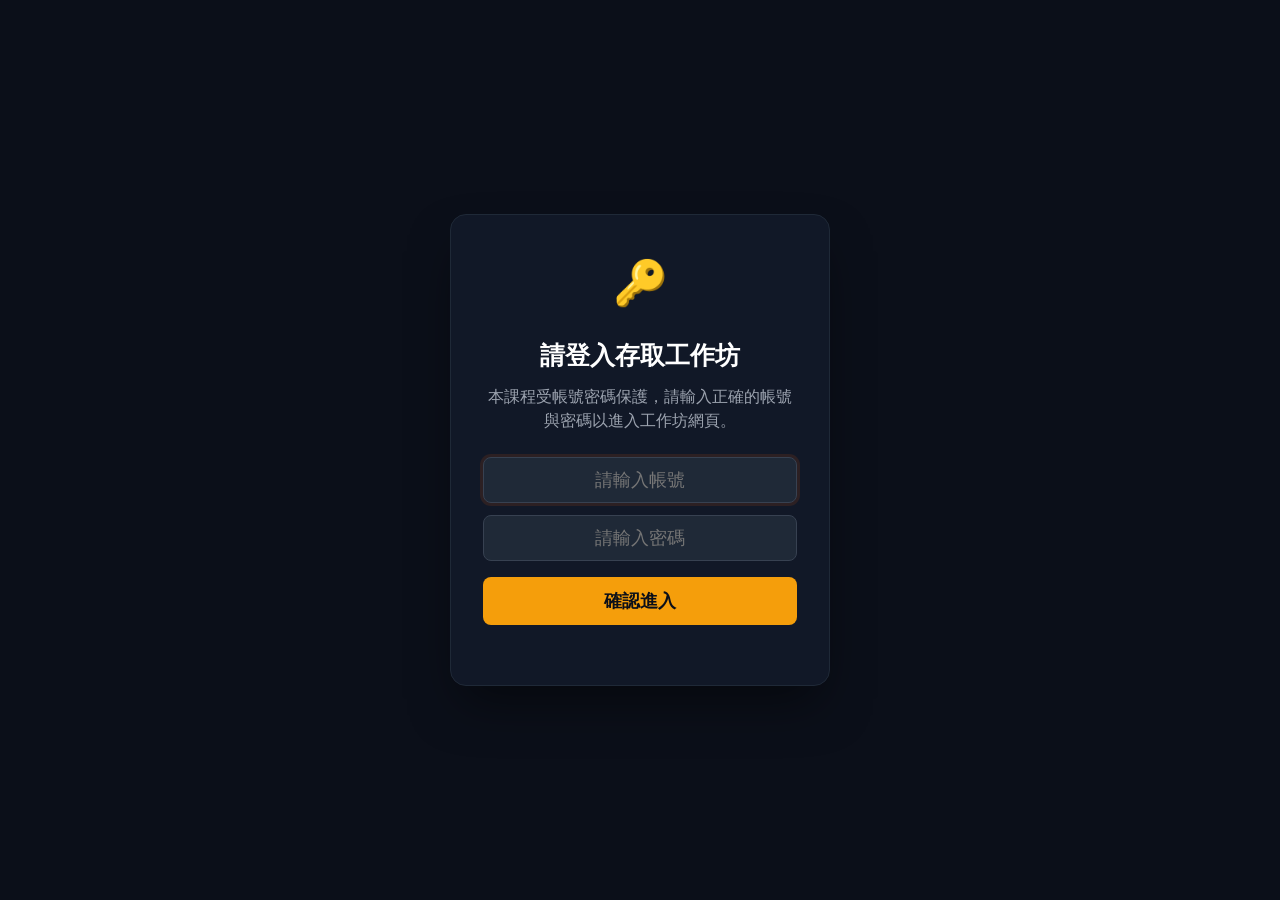
==== commit f56f84ad: "Update EA workshop with daily-life activities and immersive scenarios" ====
--- a/hook.html
+++ b/hook.html
@@ -3,12 +3,12 @@
 <head>
     <meta charset="UTF-8">
     <meta name="viewport" content="width=device-width, initial-scale=1.0">
-    <title>HOOKED｜從自動反應到心理僵化 — 互動講義</title>
+    <title>HOOKED｜從自動反應到心理僵化 — 生活版互動講義</title>
     <!-- Modern Fonts -->
     <link rel="preconnect" href="https://fonts.googleapis.com">
     <link rel="preconnect" href="https://fonts.gstatic.com" crossorigin>
     <link href="https://fonts.googleapis.com/css2?family=Outfit:wght@300;400;500;600;700;800&family=Plus+Jakarta+Sans:wght@300;400;500;600;700;800&family=Noto+Sans+TC:wght@300;400;500;700;900&display=swap" rel="stylesheet">
-    
+
     <style>
         :root {
             --bg-page: #fafaf9; /* Cream/Rice White */
@@ -16,7 +16,7 @@
             --text-main: #1c1917; /* Dark Charcoal */
             --text-muted: #78716c;
             --border-color: #e7e5e4;
-            
+
             /* Theme Accent Colors */
             --accent-green: #0f766e; /* Concept, Narrative, Reflection */
             --accent-orange: #ea580c; /* Core concepts, invitations */
@@ -26,7 +26,7 @@
             --accent-blue: #1d4ed8; /* Case study & Evidence */
             --accent-blue-hover: #1e40af;
             --accent-navy: #1e3a8a; /* Integration & Closing */
-            
+
             --transition-speed: 0.35s;
             --shadow-premium: 0 20px 40px -15px rgba(28, 25, 23, 0.08);
         }
@@ -115,7 +115,7 @@
 
         .slide-type-tag {
             font-family: 'Outfit', sans-serif;
-            font-size: 11px;
+            font-size: 16px;
             font-weight: 800;
             text-transform: uppercase;
             letter-spacing: 2px;
@@ -138,14 +138,14 @@
         }
 
         .slide-title {
-            font-size: 24px;
+            font-size: 30px;
             font-weight: 800;
             color: var(--text-main);
             letter-spacing: -0.5px;
         }
 
         .slide-subtitle {
-            font-size: 13.5px;
+            font-size: 16.9px;
             color: var(--text-muted);
         }
 
@@ -174,7 +174,7 @@
 
         /* General Typography */
         p {
-            font-size: 15px;
+            font-size: 18.8px;
             line-height: 1.6;
             color: var(--text-main);
         }
@@ -184,7 +184,7 @@
             padding: 10px 18px;
             background: #fff7ed;
             border-radius: 0 12px 12px 0;
-            font-size: 14.5px;
+            font-size: 18.1px;
             line-height: 1.55;
             color: #7c2d12;
             margin: 8px 0;
@@ -198,7 +198,7 @@
         }
 
         li {
-            font-size: 14px;
+            font-size: 17.5px;
             line-height: 1.5;
             color: var(--text-main);
         }
@@ -211,7 +211,7 @@
             border-radius: 10px;
             padding: 10px 14px;
             font-family: inherit;
-            font-size: 14px;
+            font-size: 17.5px;
             color: var(--text-main);
             outline: none;
             transition: all 0.25s;
@@ -225,7 +225,7 @@
         }
 
         .input-label {
-            font-size: 12.5px;
+            font-size: 16px;
             font-weight: 700;
             color: var(--text-muted);
             margin-bottom: 5px;
@@ -241,7 +241,7 @@
             padding: 10px 18px;
             border-radius: 10px;
             font-family: inherit;
-            font-size: 13.5px;
+            font-size: 16.9px;
             font-weight: 600;
             cursor: pointer;
             transition: all 0.2s;
@@ -304,7 +304,7 @@
 
         .page-indicator-badge {
             font-family: 'Outfit', sans-serif;
-            font-size: 14px;
+            font-size: 17.5px;
             font-weight: 700;
             color: var(--text-main);
             background: #f5f5f4;
@@ -343,7 +343,7 @@
 
         /* Autosave Badge */
         .autosave-badge {
-            font-size: 11px;
+            font-size: 16px;
             color: var(--accent-green);
             font-weight: 700;
             display: flex;
@@ -380,7 +380,7 @@
 
         #slide-1 .slide-title {
             color: #ffffff;
-            font-size: 60px;
+            font-size: 66px;
             font-weight: 900;
             font-family: 'Outfit', sans-serif;
             letter-spacing: 2px;
@@ -391,7 +391,7 @@
         }
 
         #slide-1 .slide-subtitle-chinese {
-            font-size: 26px;
+            font-size: 32.5px;
             font-weight: 700;
             letter-spacing: 1px;
             margin-bottom: 20px;
@@ -399,7 +399,7 @@
         }
 
         #slide-1 .slide-metaphor {
-            font-size: 15px;
+            font-size: 18.8px;
             font-style: italic;
             color: #94a3b8;
             border-left: none;
@@ -419,7 +419,7 @@
 
         /* Page 2 Quotes block */
         .cinematic-quote {
-            font-size: 17.5px;
+            font-size: 21.9px;
             font-weight: 600;
             color: var(--text-main);
             border-left: 4px solid var(--accent-pink);
@@ -484,7 +484,7 @@
         }
 
         .guess-title {
-            font-size: 14.5px;
+            font-size: 18.1px;
             font-weight: 700;
             color: var(--text-muted);
         }
@@ -499,7 +499,7 @@
             flex: 1;
             padding: 12px 20px;
             font-family: 'Outfit', sans-serif;
-            font-size: 18px;
+            font-size: 22.5px;
             font-weight: 800;
             background: #ffffff;
             border: 2px solid var(--border-color);
@@ -554,7 +554,7 @@
         .btn-pill {
             flex: 1;
             padding: 8px 12px;
-            font-size: 12px;
+            font-size: 16px;
             font-weight: 600;
             border-radius: 20px;
             border: 1px solid var(--border-color);
@@ -607,7 +607,7 @@
         .comp-table th, .comp-table td {
             padding: 12px 18px;
             text-align: left;
-            font-size: 14px;
+            font-size: 17.5px;
         }
 
         .comp-table th {
@@ -633,7 +633,7 @@
             height: 220px;
             overflow-y: hidden;
             line-height: 1.55;
-            font-size: 13.5px;
+            font-size: 16.9px;
             color: var(--text-main);
             box-shadow: inset 0 2px 8px rgba(0,0,0,0.01);
         }
@@ -678,7 +678,7 @@
             display: flex;
             align-items: center;
             gap: 8px;
-            font-size: 13px;
+            font-size: 16.2px;
             font-weight: 700;
             cursor: pointer;
             padding: 6px 12px;
@@ -718,7 +718,7 @@
             padding: 16px 24px;
             background: #fafaf9;
             font-weight: 700;
-            font-size: 15px;
+            font-size: 18.8px;
             cursor: pointer;
             display: flex;
             justify-content: space-between;
@@ -749,7 +749,7 @@
             padding: 12px 16px;
             max-height: 120px;
             overflow-y: auto;
-            font-size: 13px;
+            font-size: 16.2px;
             display: flex;
             flex-direction: column;
             gap: 6px;
@@ -820,7 +820,7 @@
             border: 1px solid var(--border-color);
             border-radius: 20px;
             padding: 8px 14px;
-            font-size: 13px;
+            font-size: 16.2px;
             font-weight: 700;
             cursor: pointer;
             display: flex;
@@ -849,7 +849,7 @@
             display: flex;
             align-items: center;
             justify-content: space-between;
-            font-size: 13px;
+            font-size: 16.2px;
             font-weight: 700;
             padding: 8px 12px;
             background: #fafaf9;
@@ -874,7 +874,7 @@
             display: flex;
             align-items: center;
             gap: 8px;
-            font-size: 14.5px;
+            font-size: 18.1px;
             font-weight: 600;
             cursor: pointer;
         }
@@ -951,7 +951,7 @@
             color: #ffffff;
             padding: 12px 24px;
             border-radius: 30px;
-            font-size: 14px;
+            font-size: 17.5px;
             font-weight: 600;
             box-shadow: 0 10px 25px -5px rgba(0,0,0,0.15);
             z-index: 2100;
@@ -1000,7 +1000,7 @@
                 margin: 0 16px;
             }
         }
-    
+
         /* Slide 2 Progressive Reveal styles */
         .slide2-hide-initially {
             opacity: 0;
@@ -1010,6 +1010,37 @@
         .slide2-revealed .slide2-hide-initially {
             opacity: 1;
             pointer-events: auto;
+        }
+
+
+        /* Larger reading size: allow dense slides and cards to grow rather than clip text. */
+        @media screen {
+            body { font-size: 18px; line-height: 1.65; }
+            .presentation-wrapper { max-width: 1440px; }
+            .slides-viewport { min-height: 0; }
+            .slide-section { overflow-y: auto !important; gap: 20px; }
+            .slide-header { gap: 18px; }
+            .slide-title-wrap { min-width: 0; }
+            .slide-title { line-height: 1.35; }
+            .slide-subtitle { line-height: 1.6; }
+            .slide-type-tag { flex-shrink: 0; letter-spacing: 1px; }
+            .slide-body { flex: 1 0 auto; }
+            .slide-body > * { min-width: 0; }
+            .slide-footer-watermark { flex-shrink: 0; }
+            textarea, input, select, button { font-family: inherit; }
+            textarea { line-height: 1.6; min-height: 110px; resize: vertical; }
+            .case-text-pane { height: auto; min-height: 260px; overflow-y: auto; }
+            .slide-body [style*="overflow:hidden"],
+            .slide-body [style*="overflow: hidden"] { overflow: visible !important; }
+            @media (min-width: 1024px) {
+                .presentation-wrapper { aspect-ratio: auto; height: max(700px, 90vh); }
+                .grid-3 { grid-template-columns: repeat(3, minmax(0, 1fr)); }
+            }
+            @media (max-width: 1023px) {
+                .slide-section { padding: 24px 20px; }
+                .slide-header { flex-wrap: wrap; }
+                .slide-title { font-size: 28px; }
+            }
         }
 
         /* High-quality print styles for PDF generation */
@@ -1081,25 +1112,68 @@
                 display: none !important;
             }
         }
+
+        /* Temporarily hidden lesson pages retain their source content. */
+        .slide-section[data-hidden-slide] { display: none !important; }
+
+        /* Slide 2: center the three opening statements before revealing the discussion. */
+        #slide-2 .opening-statements {
+            width: min(100%, 1120px);
+            margin: auto;
+            display: flex;
+            flex-direction: column;
+            justify-content: center;
+            gap: clamp(24px, 3vh, 40px);
+            text-align: center;
+            flex: 1 0 auto;
+            padding: 32px 12px;
+        }
+        #slide-2 .opening-statements p {
+            font-size: clamp(28px, 2.7vw, 38px);
+            line-height: 1.65;
+            font-weight: 700;
+            color: var(--text-main);
+            margin: 0;
+            text-wrap: balance;
+        }
+        @media screen {
+            #slide-2:not(.slide2-revealed) > .slide-header,
+            #slide-2:not(.slide2-revealed) > .slide-body,
+            #slide-2:not(.slide2-revealed) > .slide-footer-watermark { display: none; }
+            #slide-2.slide2-revealed .opening-statements { flex-grow: 0; padding: 16px 12px 28px; }
+        }
+
+
+        #rationalInsightReveal[hidden], #rationalInsight[hidden] { display: none !important; }
+
+        @media screen {
+            #slide-2 .opening-statement { visibility: hidden; opacity: 0; transition: opacity 0.3s ease; }
+            #slide-2 .opening-statement-visible { visibility: visible; opacity: 1; }
+        }
+        #openingRevealNext[hidden] { display: none !important; }
+        @media print { #openingRevealNext { display: none; } }
 </style>
+    <link rel="stylesheet" href="assets/immersive.css">
+    <link rel="stylesheet" href="assets/message-activity.css">
+    <link rel="stylesheet" href="assets/daily-hooks.css">
 </head>
 <body>
 
     <!-- Login Protection Overlay -->
     <div id="password-gate" style="position: fixed; top: 0; left: 0; right: 0; bottom: 0; background-color: #0b0f19; display: flex; align-items: center; justify-content: center; z-index: 99999; transition: opacity 0.3s ease; font-family: system-ui, -apple-system, sans-serif;">
         <div style="background-color: #111827; border: 1px solid #1f2937; border-radius: 16px; padding: 32px; max-width: 380px; width: 100%; margin: 16px; text-align: center; box-shadow: 0 25px 50px -12px rgba(0, 0, 0, 0.5); color: #f3f4f6;">
-            <div style="font-size: 40px; margin-bottom: 16px;">🔑</div>
-            <h2 style="font-size: 20px; font-weight: bold; margin-bottom: 8px; color: #ffffff;">請登入存取工作坊</h2>
-            <p style="color: #9ca3af; font-size: 13px; line-height: 1.5; margin-bottom: 24px;">本專案受帳號密碼保護，請輸入正確的帳號與密碼以進入工作坊網頁。</p>
+            <div style="font-size: 44px; margin-bottom: 16px;">🔑</div>
+            <h2 style="font-size: 25px; font-weight: bold; margin-bottom: 8px; color: #ffffff;">請登入存取工作坊</h2>
+            <p style="color: #9ca3af; font-size: 16.2px; line-height: 1.5; margin-bottom: 24px;">本課程受帳號密碼保護，請輸入正確的帳號與密碼以進入工作坊網頁。</p>
             <form id="password-form" onsubmit="handleGateSubmit(event)">
-                <input type="text" id="gate-username-input" style="width: 100%; box-sizing: border-box; padding: 12px; background-color: #1f2937; border: 1px solid #374151; border-radius: 8px; color: #ffffff; text-align: center; font-size: 14px; outline: none; margin-bottom: 12px; transition: border-color 0.2s;" placeholder="請輸入帳號" required autofocus autocomplete="username">
-                <input type="password" id="gate-password-input" style="width: 100%; box-sizing: border-box; padding: 12px; background-color: #1f2937; border: 1px solid #374151; border-radius: 8px; color: #ffffff; text-align: center; font-size: 14px; outline: none; margin-bottom: 16px; transition: border-color 0.2s;" placeholder="請輸入密碼" required autocomplete="current-password">
-                <button type="submit" style="width: 100%; padding: 12px; background-color: #f59e0b; border: none; border-radius: 8px; color: #0b0f19; font-weight: bold; font-size: 14px; cursor: pointer; transition: background-color 0.2s;">確認進入</button>
+                <input type="text" id="gate-username-input" style="width: 100%; box-sizing: border-box; padding: 12px; background-color: #1f2937; border: 1px solid #374151; border-radius: 8px; color: #ffffff; text-align: center; font-size: 17.5px; outline: none; margin-bottom: 12px; transition: border-color 0.2s;" placeholder="請輸入帳號" required autofocus autocomplete="username">
+                <input type="password" id="gate-password-input" style="width: 100%; box-sizing: border-box; padding: 12px; background-color: #1f2937; border: 1px solid #374151; border-radius: 8px; color: #ffffff; text-align: center; font-size: 17.5px; outline: none; margin-bottom: 16px; transition: border-color 0.2s;" placeholder="請輸入密碼" required autocomplete="current-password">
+                <button type="submit" style="width: 100%; padding: 12px; background-color: #f59e0b; border: none; border-radius: 8px; color: #0b0f19; font-weight: bold; font-size: 17.5px; cursor: pointer; transition: background-color 0.2s;">確認進入</button>
             </form>
-            <p id="gate-error-msg" style="color: #ef4444; font-size: 12px; margin-top: 12px; height: 16px; opacity: 0; transition: opacity 0.2s; margin-bottom: 0;">帳號或密碼錯誤，請重試！</p>
+            <p id="gate-error-msg" style="color: #ef4444; font-size: 16px; margin-top: 12px; height: 16px; opacity: 0; transition: opacity 0.2s; margin-bottom: 0;">帳號或密碼錯誤，請重試！</p>
         </div>
     </div>
-    
+
     <script>
         (function() {
             if (sessionStorage.getItem('ea_hook_unlocked_konya') === 'true') {
@@ -1112,7 +1186,7 @@
             const username = document.getElementById('gate-username-input').value.trim();
             const password = document.getElementById('gate-password-input').value;
             const errorMsg = document.getElementById('gate-error-msg');
-            
+
             if (username === 'Konya' && password === 'Percy') {
                 sessionStorage.setItem('ea_hook_unlocked_konya', 'true');
                 const gate = document.getElementById('password-gate');
@@ -1142,12 +1216,12 @@
                     <div class="vector-winding-line"></div>
                     <blockquote class="slide-metaphor">
                         「當腦中的故事開始替我們做決定」<br>
-                        <span style="font-size: 13px; color: #64748b; margin-top: 8px; display: inline-block;">When the story writes us — 當我們寫下故事，故事也開始寫下我們。</span>
+                        <span style="font-size: 16.2px; color: #64748b; margin-top: 8px; display: inline-block;">When the story writes us — 當我們寫下故事，故事也開始寫下我們。</span>
                     </blockquote>
                 </div>
-                
+
                 <div class="slide-footer-watermark">
-                    <span style="font-size: 11px; color: var(--text-muted);">01 / 29 Cover</span>
+                    <span style="font-size: 16px; color: var(--text-muted);">01 / 30 Cover</span>
                 </div>
             </section>
 
@@ -1160,47 +1234,50 @@
                     </div>
                     <span class="slide-type-tag tag-concept">概念開場</span>
                 </div>
-                
+
+                <div class="opening-statements">
+                    <p class="opening-statement" aria-hidden="true">「人是理智的動物。」</p>
+                    <p class="opening-statement" aria-hidden="true">「成熟的人面對所有情境，會冷靜的思考過後，做出最好的反應與決定。」</p>
+                    <p class="opening-statement" aria-hidden="true">「我們不應該被情緒掌控，我們努力成為正面思考的人。」</p>
+                                    <button type="button" id="openingRevealNext" class="btn btn-outline" style="align-self:center;" onclick="event.stopPropagation(); onSlide2Click(event);">點擊，顯示第一句</button>
+                </div>
+
                 <div class="slide-body grid-2">
                     <div>
                         <div class="slide2-hide-initially">
-                            <p style="margin-bottom: 12.5px; line-height: 1.65; font-size:14px; color: var(--text-main);">
+                            <p style="margin-bottom: 12.5px; line-height: 1.65; font-size: 17.5px; color: var(--text-main);">
                                 一部電影能否吸引觀眾，往往取決於它的「Hook」——一個簡單卻能抓住注意力、啟動情節並推動故事向前的核心設定。
                             </p>
-                            <p style="margin-bottom: 12.5px; line-height: 1.65; font-size:14px; color: var(--text-main);">
+                            <p style="margin-bottom: 12.5px; line-height: 1.65; font-size: 17.5px; color: var(--text-main);">
                                 我們的心智也在做類似的事。
                             </p>
-                            <p style="margin-bottom: 12.5px; line-height: 1.65; font-size:14px; color: var(--text-main);">
+                            <p style="margin-bottom: 12.5px; line-height: 1.65; font-size: 17.5px; color: var(--text-main);">
                                 每天的每一分鐘，我們都在替發生的事情編寫劇本，而這些劇本會在腦中的電影院裡播放。
                             </p>
-                            <p style="margin-bottom: 12.5px; line-height: 1.65; font-size:14px; font-weight: 700; color: var(--accent-orange);">
+                            <p style="margin-bottom: 12.5px; line-height: 1.65; font-size: 17.5px; font-weight: 700; color: var(--accent-orange);">
                                 但在自己的故事裡，被勾住並不一定令人著迷。它更常表現為一種讓人失去彈性的自動反應：
                             </p>
                         </div>
-                        <div style="display:flex; flex-direction:column; gap:6px; margin-top:8px;">
-                            <div style="font-size: 13.5px; font-weight: 600; color: var(--text-main); border-left: 4px solid var(--accent-pink); background: #fdf2f8; padding: 10px 14px; border-radius: 0 10px 10px 0; line-height: 1.5; box-shadow: 0 2px 6px rgba(0,0,0,0.01);">「再試也沒有用。」</div>
-                            <div style="font-size: 13.5px; font-weight: 600; color: var(--text-main); border-left: 4px solid var(--accent-pink); background: #fdf2f8; padding: 10px 14px; border-radius: 0 10px 10px 0; line-height: 1.5; box-shadow: 0 2px 6px rgba(0,0,0,0.01);">「我們一直都是這樣做。」</div>
-                            <div style="font-size: 13.5px; font-weight: 600; color: var(--text-main); border-left: 4px solid var(--accent-pink); background: #fdf2f8; padding: 10px 14px; border-radius: 0 10px 10px 0; line-height: 1.5; box-shadow: 0 2px 6px rgba(0,0,0,0.01);">「反正沒有人會聽。」</div>
-                        </div>
+
                     </div>
                     <div class="slide2-hide-initially">
-                        <p style="margin-bottom: 10px; line-height: 1.6; font-size:14px; font-weight: 700; color: var(--accent-green);">
-                            👥 團隊與文化也會被勾住：
+                        <p style="margin-bottom: 10px; line-height: 1.6; font-size: 17.5px; font-weight: 700; color: var(--accent-green);">
+                            👥 家人、朋友之間也會被同一個故事勾住：
                         </p>
-                        <p style="margin-bottom: 10px; line-height: 1.6; font-size:13px; color: var(--text-main);">
-                            部門壁壘、僵硬規則、未受檢視的慣例，以及那些經常出現的「他們就是抗拒改變」，都可能排擠調整與適應的空間。
+                        <p style="margin-bottom: 10px; line-height: 1.6; font-size: 16.2px; color: var(--text-main);">
+                            例如「家事本來就該我做」、「長輩說的不能反對」、「說了也不會有人聽」。這些熟悉的想法，有時讓我們忘了詢問彼此，也看不見其他安排。
                         </p>
-                        <p style="margin-bottom: 10px; line-height: 1.6; font-size:13px; color: var(--text-main);">
+                        <p style="margin-bottom: 10px; line-height: 1.6; font-size: 16.2px; color: var(--text-main);">
                             電影繼續播放，視野逐漸收窄，情節也愈來愈缺乏可能。
                         </p>
-                        <blockquote style="margin: 8px 0; padding: 10px 14px; font-size: 12.5px; background: #fafaf9; border-left: 4px solid var(--accent-orange); color:#7c2d12; line-height:1.55;">
+                        <blockquote style="margin: 8px 0; padding: 10px 14px; font-size: 16px; background: #fafaf9; border-left: 4px solid var(--accent-orange); color:#7c2d12; line-height:1.55;">
                             「你已經看過這部電影。我們的想法與感受，開始取代實際發生的事。我們習慣採取的行動，開始取代真正需要的行動。同一幕不斷重演，一次又一次。」
                         </blockquote>
                     </div>
                 </div>
 
                 <div class="slide-footer-watermark slide2-hide-initially">
-                    <span style="font-size: 11px; color: var(--text-muted);">02 / 29 腦中的電影</span>
+                    <span style="font-size: 16px; color: var(--text-muted);">02 / 30 腦中的電影</span>
                 </div>
             </section>
 
@@ -1209,34 +1286,27 @@
                 <div class="slide-header">
                     <div class="slide-title-wrap">
                         <div class="slide-title">什麼是被「Hook」住？</div>
-                        <div class="slide-subtitle">白話來說就是我們被大腦劇本給「套路」或「卡關」了。</div>
+                        <div class="slide-subtitle">我們被大腦產生的劇本勾住，「牽著走」</div>
                     </div>
                     <span class="slide-type-tag tag-concept">概念開場</span>
                 </div>
-                
+
                 <div class="slide-body" style="max-width: 800px; margin: 0 auto; width: 100%; display: flex; flex-direction: column; gap: 20px; justify-content: center;">
                     <div style="background: #fafaf9; border: 1px solid var(--border-color); border-radius: 20px; padding: 24px 32px; box-shadow: 0 4px 20px rgba(0,0,0,0.01);">
-                        <p style="margin-bottom: 16px; font-weight: 800; font-size: 17px; color: var(--accent-orange); display: flex; align-items: center; gap: 6px;">💡 什麼是「被 Hook 住」？</p>
-                        <p style="line-height: 1.7; font-size: 14.5px; color: var(--text-main); margin-bottom: 20px;">
+                        <p style="margin-bottom: 16px; font-weight: 800; font-size: 21.2px; color: var(--accent-orange); display: flex; align-items: center; gap: 6px;">💡 什麼是「被 Hook 住」？</p>
+                        <p style="line-height: 1.7; font-size: 18.1px; color: var(--text-main); margin-bottom: 20px;">
                             「被 Hook 住」在心理學上是指<strong>認知融合</strong>。當日常事情發生時，我們的大腦會像自動導航一樣，在毫秒之間自動編好一套劇本，並讓我們對這個劇本深信不疑，失去退一步思考的彈性。
                         </p>
-                        
-                        <p style="margin-bottom: 12px; font-weight: 800; font-size: 15px; color: var(--accent-pink); display: flex; align-items: center; gap: 6px; border-top: 1px dashed var(--border-color); padding-top: 16px;">📌 台灣職場與生活的日常寫照：</p>
-                        <ul style="gap: 10px; font-size: 14px; padding-left: 20px; color: var(--text-main);">
-                            <li><strong>LINE 訊息不讀不回半天 ➔</strong> 大腦警報：「他絕對是故意針對我、討厭我！」</li>
-                            <li><strong>開會時主管眉頭皺了一下 ➔</strong> 心中劇本：「完了，他是不是看不起我的提案？」</li>
-                            <li><strong>主管簡訊：『等一下來辦公室找我』 ➔</strong> 恐慌腦補：「天啊，我是不是要被開除了？」</li>
-                        </ul>
                     </div>
                 </div>
 
                 <div class="slide-footer-watermark">
-                    <span style="font-size: 11px; color: var(--text-muted);">03 / 29 什麼是 Hooked</span>
+                    <span style="font-size: 16px; color: var(--text-muted);">03 / 30 什麼是 Hooked</span>
                 </div>
             </section>
 
             <!-- PAGE 4: EXPLORE MAP -->
-            <section class="slide-section" id="slide-4">
+            <section class="slide-section" id="slide-4" data-hidden-slide="true" hidden>
                 <div class="slide-header">
                     <div class="slide-title-wrap">
                         <div class="slide-title">課程學習地圖與影響範圍</div>
@@ -1244,185 +1314,63 @@
                     </div>
                     <span class="slide-type-tag tag-concept">學習地圖</span>
                 </div>
-                
+
                 <div class="slide-body grid-2">
                     <div style="background: #f0f4f1; padding: 24px; border-radius: 16px; border: 1px solid rgba(15, 118, 110, 0.15); height: 100%;">
-                        <h3 style="color: var(--accent-green); margin-bottom: 12px; font-size: 17px;">🔍 一起來探索...</h3>
-                        <p style="font-size:14px; margin-bottom: 12px;">當想法、感受、角色或情境開始接管我們時，我們如何重新找回選擇：</p>
+                        <h3 style="color: var(--accent-green); margin-bottom: 12px; font-size: 21.2px;">🔍 一起來探索...</h3>
+                        <p style="font-size: 17.5px; margin-bottom: 12px;">當想法、感受、角色或情境開始接管我們時，我們如何重新找回選擇：</p>
                         <ul style="gap: 6px;">
                             <li>如何察覺自己被勾住的時刻。</li>
                             <li>心理僵化如何出現在我們自己身上。</li>
-                            <li>它如何出現在我們支持的人身上。</li>
-                            <li>它如何進入團隊、關係與組織系統。</li>
+                            <li>它如何出現在我們在乎的人身上。</li>
+                            <li>它如何影響家人、朋友的互動，以及我們習慣的相處方式。</li>
                             <li>如何重新拉開距離，找回彈性。</li>
                         </ul>
                     </div>
                     <div style="background: #fff7ed; padding: 24px; border-radius: 16px; border: 1px solid rgba(234, 88, 12, 0.15); height: 100%;">
-                        <h3 style="color: var(--accent-orange); margin-bottom: 12px; font-size: 17px;">⚠️ 這為什麼重要？</h3>
+                        <h3 style="color: var(--accent-orange); margin-bottom: 12px; font-size: 21.2px;">⚠️ 這為什麼重要？</h3>
                         <ul style="gap: 6px;">
                             <li>我們容易與當下經驗黏在一起，視角收窄，選項減少。</li>
-                            <li>這種融合會改變關係中的語氣，削弱心理安全感。</li>
-                            <li>影響團隊決策、合作以及工作與生活的日常品質。</li>
-                            <li>在不確定、時間壓力下，更容易導致團隊僵化。</li>
+                            <li>把猜測當成事實，可能讓語氣變急，也讓彼此更難安心說話。</li>
+                            <li>影響我們的日常選擇、相處方式，以及照顧自己的空間。</li>
+                            <li>趕時間、擔心家人或累了一整天時，尤其容易只看見一種解釋。</li>
                         </ul>
-                        <blockquote style="margin-top: 14px; padding: 8px 12px; font-size: 13px;">
+                        <blockquote style="margin-top: 14px; padding: 8px 12px; font-size: 16.2px;">
                             <strong>心理僵化會縮小我們的視野，也縮小我們的選擇。</strong>
                         </blockquote>
                     </div>
                 </div>
 
                 <div class="slide-footer-watermark">
-                    <span style="font-size: 11px; color: var(--text-muted);">04 / 29 學習地圖</span>
+                    <span style="font-size: 16px; color: var(--text-muted);">04 / 30 學習地圖</span>
                 </div>
             </section>
 
-            <!-- PAGE 4: THOUGHT EXPERIMENT - SCENARIO 1 (PHONE) -->
-            <section class="slide-section" id="slide-5">
-                <div class="slide-header">
-                    <div class="slide-title-wrap">
-                        <div class="slide-title">體驗一｜黑暗中手機突然震動</div>
-                        <div class="slide-subtitle">專注觀看左側情境影片，並如實記錄您的身心反應。</div>
-                    </div>
-                    <span class="slide-type-tag tag-exercise">感官體驗</span>
-                </div>
-                
-                <div class="slide-body grid-2">
-                    <div class="video-container">
-                        <video class="video-player" src="Close_up_shot_of_a_smartphone.mp4" autoplay loop muted playsinline></video>
-                    </div>
-                    <div style="display: flex; flex-direction: column; gap: 16px;">
-                        <div>
-                            <span class="input-label">✍️ 1. 在這個情境下，我的身體感覺到……</span>
-                            <textarea id="bodyFeeling_1" data-state-key="bodyFeeling_1" placeholder="例如：呼吸微停、手心微出汗、胸口有些許緊縮感..." rows="3"></textarea>
-                        </div>
-                        <div>
-                            <span class="input-label">✍️ 2. 我會怎麼解讀這個情境？ (我腦中的故事是)</span>
-                            <textarea id="firstStory_1" data-state-key="firstStory_1" placeholder="例如：完了，是不是出了什麼大事？感覺一定有緊急危機要處理..." rows="3"></textarea>
-                        </div>
-                    </div>
-                </div>
-
-                <div class="slide-footer-watermark">
-                    <span style="font-size: 11px; color: var(--text-muted);">05 / 29 思想體驗 (1/4)</span>
-                </div>
-            </section>
-
-            <!-- PAGE 5: THOUGHT EXPERIMENT - SCENARIO 2 (EMAIL) -->
-            <section class="slide-section" id="slide-6">
-                <div class="slide-header">
-                    <div class="slide-title-wrap">
-                        <div class="slide-title">體驗二｜收件匣信件爆滿</div>
-                        <div class="slide-subtitle">專注觀看左側情境影片，並如實記錄您的身心反應。</div>
-                    </div>
-                    <span class="slide-type-tag tag-exercise">感官體驗</span>
-                </div>
-                
-                <div class="slide-body grid-2">
-                    <div class="video-container">
-                        <video class="video-player" src="First_person_perspective_of_a.mp4" autoplay loop muted playsinline></video>
-                    </div>
-                    <div style="display: flex; flex-direction: column; gap: 16px;">
-                        <div>
-                            <span class="input-label">✍️ 1. 在這個情境下，我的身體感覺到……</span>
-                            <textarea id="bodyFeeling_2" data-state-key="bodyFeeling_2" placeholder="例如：肩膀聳起、心跳稍微加快、呼吸變急促且淺..." rows="3"></textarea>
-                        </div>
-                        <div>
-                            <span class="input-label">✍️ 2. 我會怎麼解讀這個情境？ (我腦中的故事是)</span>
-                            <textarea id="firstStory_2" data-state-key="firstStory_2" placeholder="例如：事情永遠做不完！我是不是快要崩潰被事情淹沒了？..." rows="3"></textarea>
-                        </div>
-                    </div>
-                </div>
-
-                <div class="slide-footer-watermark">
-                    <span style="font-size: 11px; color: var(--text-muted);">06 / 29 思想體驗 (2/4)</span>
-                </div>
-            </section>
-
-            <!-- PAGE 6: THOUGHT EXPERIMENT - SCENARIO 3 (AIRPORT) -->
-            <section class="slide-section" id="slide-7">
-                <div class="slide-header">
-                    <div class="slide-title-wrap">
-                        <div class="slide-title">體驗三｜機場漫長急躁的排隊</div>
-                        <div class="slide-subtitle">專注觀看左側情境影片，並如實記錄您的身心反應。</div>
-                    </div>
-                    <span class="slide-type-tag tag-exercise">感官體驗</span>
-                </div>
-                
-                <div class="slide-body grid-2">
-                    <div class="video-container">
-                        <video class="video-player" src="Busy_airport_terminal_ambience.mp4" autoplay loop muted playsinline></video>
-                    </div>
-                    <div style="display: flex; flex-direction: column; gap: 16px;">
-                        <div>
-                            <span class="input-label">✍️ 1. 在這個情境下，我的身體感覺到……</span>
-                            <textarea id="bodyFeeling_3" data-state-key="bodyFeeling_3" placeholder="例如：雙腿緊繃、眉頭微皺、呼吸感到有些悶熱與壓迫..." rows="3"></textarea>
-                        </div>
-                        <div>
-                            <span class="input-label">✍️ 2. 我會怎麼解讀這個情境？ (我腦中的故事是)</span>
-                            <textarea id="firstStory_3" data-state-key="firstStory_3" placeholder="例如：要趕不上飛機了！為什麼這些人動作那麼慢？真的好煩躁..." rows="3"></textarea>
-                        </div>
-                    </div>
-                </div>
-
-                <div class="slide-footer-watermark">
-                    <span style="font-size: 11px; color: var(--text-muted);">07 / 29 思想體驗 (3/4)</span>
-                </div>
-            </section>
-
-            <!-- PAGE 7: THOUGHT EXPERIMENT - SCENARIO 4 (OFFICE) -->
-            <section class="slide-section" id="slide-8">
-                <div class="slide-header">
-                    <div class="slide-title-wrap">
-                        <div class="slide-title">體驗四｜辦公室有節奏的敲鍵盤無人抬頭</div>
-                        <div class="slide-subtitle">專注觀看左側情境影片，並如實記錄您的身心反應。</div>
-                    </div>
-                    <span class="slide-type-tag tag-exercise">感官體驗</span>
-                </div>
-                
-                <div class="slide-body grid-2">
-                    <div class="video-container">
-                        <video class="video-player" src="Tracking_shot_through_a_modern.mp4" autoplay loop muted playsinline></video>
-                    </div>
-                    <div style="display: flex; flex-direction: column; gap: 16px;">
-                        <div>
-                            <span class="input-label">✍️ 1. 在這個情境下，我的身體感覺到……</span>
-                            <textarea id="bodyFeeling_4" data-state-key="bodyFeeling_4" placeholder="例如：喉嚨有些乾澀、雙手冰冷、身體有種麻木隔離感..." rows="3"></textarea>
-                        </div>
-                        <div>
-                            <span class="input-label">✍️ 2. 我會怎麼解讀這個情境？ (我腦中的故事是)</span>
-                            <textarea id="firstStory_4" data-state-key="firstStory_4" placeholder="例如：每個人都像沒有靈魂的機器人，在這裡根本不安全，不能隨便說話..." rows="3"></textarea>
-                        </div>
-                    </div>
-                </div>
-
-                <div class="slide-footer-watermark">
-                    <span style="font-size: 11px; color: var(--text-muted);">08 / 29 思想體驗 (4/4)</span>
-                </div>
-            </section>
+
 
             <!-- PAGE 8: KIKI BOUBA GUESS -->
             <section class="slide-section" id="slide-9">
                 <div class="slide-header">
                     <div class="slide-title-wrap">
-                        <div class="slide-title">練習｜Kiki & Bouba 直覺配對</div>
+                        <div class="slide-title">練習｜Kiki & Bobo 直覺配對</div>
                         <div class="slide-subtitle">請點選按鈕，憑直覺猜一猜左側與右側圖形各自對應哪一個名字。</div>
                     </div>
                     <span class="slide-type-tag tag-exercise">直覺配對</span>
                 </div>
-                
+
                 <div class="slide-body">
                     <div class="kiki-bouba-game-box">
                         <div>
-                            <img src="KIKI AND BOUBA.jpg" alt="Kiki and Bouba Shapes" class="kiki-bouba-img">
-                        </div>
-                        
+                            <img src="KIKI AND BOUBA.jpg" alt="Kiki and Bobo Shapes" class="kiki-bouba-img">
+                        </div>
+
                         <div class="grid-2" style="max-width: 650px; margin: 0 auto; width: 100%;">
                             <!-- Left Guess Card -->
                             <div class="guess-card">
                                 <span class="guess-title">👈 左側圖形是？</span>
                                 <div class="guess-buttons">
                                     <button type="button" class="btn-guess" id="btn-left-kiki" onclick="makeGuess('left', 'kiki')">Kiki</button>
-                                    <button type="button" class="btn-guess" id="btn-left-bouba" onclick="makeGuess('left', 'bouba')">Bouba</button>
+                                    <button type="button" class="btn-guess" id="btn-left-bouba" onclick="makeGuess('left', 'bouba')">Bobo</button>
                                 </div>
                             </div>
                             <!-- Right Guess Card -->
@@ -1430,12 +1378,12 @@
                                 <span class="guess-title">👉 右側圖形是？</span>
                                 <div class="guess-buttons">
                                     <button type="button" class="btn-guess" id="btn-right-kiki" onclick="makeGuess('right', 'kiki')">Kiki</button>
-                                    <button type="button" class="btn-guess" id="btn-right-bouba" onclick="makeGuess('right', 'bouba')">Bouba</button>
+                                    <button type="button" class="btn-guess" id="btn-right-bouba" onclick="makeGuess('right', 'bouba')">Bobo</button>
                                 </div>
                             </div>
                         </div>
                     </div>
-                    
+
                     <div style="display:flex; justify-content:space-between; align-items:center; margin-top: 8px; background:#fdf2f8; padding: 10px 20px; border-radius:12px; border:1px dashed var(--accent-pink);">
                         <div>
                             <span class="input-label" style="margin-bottom:0; display:inline-block; margin-right:10px;">你花了多久做出決定？</span>
@@ -1451,88 +1399,109 @@
                 </div>
 
                 <div class="slide-footer-watermark">
-                    <span style="font-size: 11px; color: var(--text-muted);">09 / 29 Kiki-Bouba 直覺</span>
+                    <span style="font-size: 16px; color: var(--text-muted);">04 / 30 Kiki-Bobo 直覺</span>
                 </div>
             </section>
 
-            <!-- PAGE 9: CHOICE FEELINGS -->
-            <section class="slide-section" id="slide-10">
-                <div class="slide-header">
-                    <div class="slide-title-wrap">
-                        <div class="slide-title">書寫邀請｜做決定時的狀態記錄</div>
-                        <div class="slide-subtitle">在知道常見結果之前，記錄您的內在心智運作。</div>
-                    </div>
-                    <span class="slide-type-tag tag-invitation">書寫邀請</span>
-                </div>
-                
-                <div class="slide-body grid-2">
-                    <div style="display:flex; flex-direction:column; gap: 14px;">
-                        <div>
-                            <span class="input-label">✍️ 當你做出選擇時，你感覺到什麼？</span>
-                            <textarea id="instinctFeeling" data-state-key="instinctFeeling" placeholder="例如：自然、確定、沒有多想、覺得其中一個答案很明顯、稍微猶豫……" rows="3"></textarea>
-                        </div>
-                        <div>
-                            <span class="input-label">✍️ 你認為自己是根據什麼做出判斷？</span>
-                            <textarea id="decisionBasis" data-state-key="decisionBasis" placeholder="例如：聲音的形狀、發音的嘴型、尖銳與平滑的視覺感覺..." rows="3"></textarea>
-                        </div>
-                    </div>
-                    
-                    <div style="display:flex; flex-direction:column; gap: 20px; justify-content: center;">
-                        <div class="slider-wrapper">
-                            <span class="input-label">📊 你的大腦多快就覺得自己「知道」答案？ (信心/確定感評分)</span>
-                            <div class="slider-labels">
-                                <span>1 (完全沒把握)</span>
-                                <span id="certaintyValLabel" style="font-weight:800; color:var(--accent-orange); font-size:16px;">5</span>
-                                <span>10 (非常確定)</span>
-                            </div>
-                            <input type="range" id="certaintyScore" data-state-key="certaintyScore" min="1" max="10" value="5" oninput="document.getElementById('certaintyValLabel').textContent = this.value; saveState();">
-                        </div>
-
-                        <div style="text-align: center;">
-                            <button id="btnViewResult" class="btn btn-pink" style="padding: 14px 28px; width: 100%; font-size:15px; cursor: pointer;" onclick="goToSlide(11)">
-                                🔓 查看大家通常怎麼選 (點擊進入下一頁揭曉)
-                            </button>
-                        </div>
-                    </div>
-                </div>
-
-                <div class="slide-footer-watermark">
-                    <span style="font-size: 11px; color: var(--text-muted);">10 / 29 選擇時的感受</span>
-                </div>
-            </section>
-
-            <!-- PAGE 10: KIKI BOUBA REVEAL -->
+<!-- PAGE 10: KIKI BOUBA REVEAL -->
             <section class="slide-section" id="slide-11">
                 <div class="slide-header">
                     <div class="slide-title-wrap">
-                        <div class="slide-title">Kiki & Bouba 實驗揭曉</div>
+                        <div class="slide-title">Kiki & Bobo 實驗揭曉</div>
                         <div class="slide-subtitle">世界上大多數人都做出了一模一樣的選擇</div>
                     </div>
                     <span class="slide-type-tag tag-exercise">結果揭曉</span>
                 </div>
-                
+
                 <div class="slide-body grid-2">
                     <div class="kiki-bouba-img-container" style="background:#fef1f8; text-align: center; border-radius: 16px; padding: 12px;">
-                        <img src="KIKI AND BOUBA.jpg" alt="Kiki and Bouba Reveal" class="kiki-bouba-img">
-                        <div style="display:flex; justify-content: space-around; width: 100%; margin-top: 12px; font-weight:800; font-size: 18px; color: var(--accent-pink);">
+                        <img src="KIKI AND BOUBA.jpg" alt="Kiki and Bobo Reveal" class="kiki-bouba-img">
+                        <div style="display:flex; justify-content: space-around; width: 100%; margin-top: 12px; font-weight:800; font-size: 22.5px; color: var(--accent-pink);">
                             <span>⚡ 左圖：Kiki</span>
-                            <span>☁️ 右圖：Bouba</span>
+                            <span>☁️ 右圖：Bobo</span>
                         </div>
                     </div>
                     <div>
                         <p style="margin-bottom:12px; font-weight: 700; color: var(--accent-pink);">為什麼會這樣？我們甚至不會說這種抽象語言！</p>
-                        <p style="margin-bottom:12px; font-size: 14.5px;">這被稱為「跨感官聯結」，大腦會自動且瞬間將<strong>視覺上的尖銳形狀</strong>與<strong>發音短促的 Kiki</strong> 連結；將<strong>圓滑的水滴狀</strong>與<strong>圓潤飽滿的 Bouba</strong> 連結。</p>
-                        <p style="font-size: 14px; color: var(--text-muted); margin-bottom: 12px;">大腦是一部意義製造機。面對完全陌生的符號，它會在毫秒間建立解釋，並帶給您強烈的「確定感」。</p>
-                        
+                        <p style="margin-bottom:12px; font-size: 18.1px;">這被稱為「跨感官聯結」，大腦會自動且瞬間將<strong>視覺上的尖銳形狀</strong>與<strong>發音短促的 Kiki</strong> 連結；將<strong>圓滑的水滴狀</strong>與<strong>圓潤飽滿的 Bobo</strong> 連結。</p>
+                        <p style="font-size: 17.5px; color: var(--text-muted); margin-bottom: 12px;">大腦是一部意義製造機。面對完全陌生的符號，它會在毫秒間建立解釋，並帶給您強烈的「確定感」。</p>
+
+                        <div style="margin-top:24px; min-height:180px; display:flex; align-items:center; justify-content:center;">
+                            <button type="button" id="rationalInsightReveal" class="btn btn-outline" aria-controls="rationalInsight" onclick="document.getElementById('rationalInsight').hidden = false; this.hidden = true;">點擊，看看我們的想法如何被影響</button>
+                            <p id="rationalInsight" hidden style="font-size:clamp(26px, 2.6vw, 36px); line-height:1.7; font-weight:800; color:var(--accent-orange); text-align:center;">你以為自己很理性，其實人被許多隱形的因素影響著我們的想法</p>
+                        </div>
+                    </div>
+                </div>
+
+                <div class="slide-footer-watermark">
+                    <span style="font-size: 16px; color: var(--text-muted);">05 / 30 實驗揭曉</span>
+                </div>
+            </section>
+
+            <!-- PAGE 4: THOUGHT EXPERIMENT - SCENARIO 1 (TRAIN / STOVE) -->
+            <section class="slide-section" id="slide-5">
+                <div class="slide-header">
+                    <div class="slide-title-wrap">
+                        <div class="slide-title">體驗一｜此刻，你在火車上</div>
+                        <div class="slide-subtitle">先進入畫面，讓自己坐在那個靠窗的位置。</div>
+                    </div>
+                    <span class="slide-type-tag tag-exercise">感官體驗</span>
+                </div>
+
+                <div class="slide-body immersive-experience">
+                    <button type="button" class="immersive-launch" id="trainExperienceLaunch" aria-haspopup="dialog" aria-controls="trainExperience">
+                        <img src="assets/scenarios/train.png" alt="從火車座位看向窗外的景色">
+                        <span class="immersive-launch-label"><span aria-hidden="true">▶</span> 點擊，進入全螢幕體驗</span>
+                    </button>
+                    <p class="immersive-invitation" id="trainInvitation">先不急著回答。看看窗外，留意自己心裡的聲音；想停下時可以按暫停。</p>
+                    <div id="trainReflection" class="immersive-reflection" hidden tabindex="-1">
                         <div>
-                            <span class="input-label" style="font-size:12px;">✍️ 反思：在工作或生活中，還有哪些時候大腦也會如此「瞬間編出故事」？</span>
-                            <textarea id="lifeInstantStory" data-state-key="lifeInstantStory" placeholder="例如：看到某人的表情、收到一句簡短訊息、對方沒有回信、主管沒有採納提案、同事在會議中沉默..." rows="2" style="font-size:13px;"></textarea>
+                            <span class="input-label">✍️ 1. 在這個情境下，我的身體感覺到……</span>
+                            <textarea id="bodyFeeling_1" data-state-key="daily_bodyFeeling_1" placeholder="留意呼吸、心跳、肌肉或其他身體感受，也可以記錄沒有明顯變化。" rows="3"></textarea>
+                        </div>
+                        <div>
+                            <span class="input-label">✍️ 2. 我會怎麼解讀這個情境？ (我腦中的故事是)</span>
+                            <textarea id="firstStory_1" data-state-key="daily_firstStory_1" placeholder="此刻腦中浮現什麼想法？請用自己的話記錄。" rows="3"></textarea>
                         </div>
                     </div>
                 </div>
 
                 <div class="slide-footer-watermark">
-                    <span style="font-size: 11px; color: var(--text-muted);">11 / 29 實驗揭曉</span>
+                    <span style="font-size: 16px; color: var(--text-muted);">06 / 30 思想體驗 (1/2)</span>
+                </div>
+            </section>
+
+            <!-- PAGE 5: THOUGHT EXPERIMENT - SCENARIO 2 (HOME CHORES) -->
+            <section class="slide-section" id="slide-6">
+                <div class="slide-header">
+                    <div class="slide-title-wrap">
+                        <div class="slide-title">體驗二｜此刻，你被堵在車陣裡</div>
+                        <div class="slide-subtitle">你坐在駕駛座，前面的車動不了，後方卻傳來一聲又一聲喇叭。</div>
+                    </div>
+                    <span class="slide-type-tag tag-exercise">感官體驗</span>
+                </div>
+
+                <div class="slide-body immersive-experience">
+                    <button type="button" class="immersive-launch" id="trafficExperienceLaunch" aria-haspopup="dialog" aria-controls="trafficExperience">
+                        <img src="assets/scenarios/traffic.png" alt="駕駛座看向前方停滯的車陣">
+                        <span class="immersive-launch-label"><span aria-hidden="true">▶</span> 點擊，進入全螢幕體驗</span>
+                    </button>
+                    <p class="immersive-invitation" id="trafficInvitation">先坐進這個位置，感受眼前的車陣與身後的聲音。</p>
+                    <div id="trafficReflection" class="immersive-reflection" tabindex="-1">
+                        <p style="grid-column:1 / -1; font-size:18px; line-height:1.7; color:var(--accent-green);"><strong>體驗後，先停一下：</strong>回想喇叭響起的那一刻，留意身體的反應，再記下腦中浮現的故事。不必急著判斷對錯。</p>
+                        <div>
+                            <span class="input-label">✍️ 1. 在這個情境下，我的身體感覺到……</span>
+                            <textarea id="bodyFeeling_2" data-state-key="traffic_bodyFeeling_2" placeholder="留意呼吸、心跳、肌肉或其他身體感受，也可以記錄沒有明顯變化。" rows="3"></textarea>
+                        </div>
+                        <div>
+                            <span class="input-label">✍️ 2. 我會怎麼解讀這個情境？ (我腦中的故事是)</span>
+                            <textarea id="firstStory_2" data-state-key="traffic_firstStory_2" placeholder="此刻腦中浮現什麼想法？請用自己的話記錄。" rows="3"></textarea>
+                        </div>
+                    </div>
+                </div>
+
+                <div class="slide-footer-watermark">
+                    <span style="font-size: 16px; color: var(--text-muted);">07 / 30 思想體驗 (2/2)</span>
                 </div>
             </section>
 
@@ -1545,39 +1514,39 @@
                     </div>
                     <span class="slide-type-tag tag-exercise">第一輪</span>
                 </div>
-                
+
                 <div class="slide-body grid-2">
                     <div style="background:#f0fdf4; border:1px solid rgba(15,118,110,0.1); padding:28px; border-radius:20px; height:100%; display:flex; flex-direction:column; justify-content:center; gap:16px;">
-                        <p style="font-size:17px; line-height:1.75; font-weight:700; color:var(--accent-green);">
+                        <p style="font-size: 21.2px; line-height:1.75; font-weight:700; color:var(--accent-green);">
                             「請以最快的速度，指著你周圍視線所及的任何物件，並大聲喊出它的名字。」
                         </p>
-                        <p style="font-size:14.5px; line-height:1.6; color:var(--text-muted);">
+                        <p style="font-size: 18.1px; line-height:1.6; color:var(--text-muted);">
                             （例如：白板、椅子、燈、窗戶、杯子、滑鼠...）<br><br>
                             * 規則：只喊名詞，不加任何多餘的形容與好壞修飾。
                         </p>
                     </div>
-                    
+
                     <div style="display:flex; flex-direction:column; justify-content:flex-start; gap:12px; height:100%;">
                         <div>
-                            <span class="input-label" style="font-size:13.5px; margin-bottom:4px; display:block;">✍️ 體驗記錄：在這一輪「指認事實物體」時，我感覺大腦的反應是...</span>
-                            <textarea id="biasRound1Feel" data-state-key="biasRound1Feel" placeholder="例如：速度非常快，看見什麼就脫口而出，完全不需要耗費腦力去思考..." rows="3" style="font-size:12.5px; padding:10px;"></textarea>
-                        </div>
-                        
+                            <span class="input-label" style="font-size: 16.9px; margin-bottom:4px; display:block;">✍️ 體驗記錄：在這一輪「指認事實物體」時，我感覺大腦的反應是...</span>
+                            <textarea id="biasRound1Feel" data-state-key="biasRound1Feel" placeholder="例如：速度非常快，看見什麼就脫口而出，完全不需要耗費腦力去思考..." rows="3" style="font-size: 16px; padding:10px;"></textarea>
+                        </div>
+
                         <!-- Decrypt Card Round 1 -->
                         <div id="reveal-card-12" onclick="revealCard(12)" style="position: relative; cursor: pointer; border-radius: 16px; margin-top: 4px;">
                             <!-- Overlay -->
                             <div id="reveal-overlay-12" style="position: absolute; top:0; left:0; width:100%; height:100%; background: rgba(240,253,254,0.85); border: 1px dashed var(--accent-green); border-radius:16px; display:flex; align-items:center; justify-content:center; z-index:10; transition: opacity 0.3s ease;">
-                                <span style="color: var(--accent-green); font-weight:800; font-size:13px;">💡 點擊滑鼠看第一輪原理與解密</span>
+                                <span style="color: var(--accent-green); font-weight:800; font-size: 16.2px;">💡 點擊滑鼠看第一輪體驗與提醒</span>
                             </div>
-                            
+
                             <!-- Content (Initially blurred) -->
                             <div id="reveal-content-12" style="filter: blur(4px); pointer-events: none; transition: filter 0.3s ease; background:#f0fdf4; border:1px solid rgba(15,118,110,0.15); padding:12px 16px; border-radius:16px; box-shadow:0 2px 8px rgba(0,0,0,0.01);">
                                 <div style="display:flex; align-items:center; gap:8px; margin-bottom:4px;">
-                                    <span style="background:var(--accent-green); color:white; font-size:9px; font-weight:800; padding:2px 6px; border-radius:20px; font-family:'Outfit';">ROUND 1</span>
-                                    <strong style="color:var(--accent-green); font-size:13px;">Fact Categorization</strong>
+                                    <span style="background:var(--accent-green); color:white; font-size: 16px; font-weight:800; padding:2px 6px; border-radius:20px; font-family:'Outfit';">ROUND 1</span>
+                                    <strong style="color:var(--accent-green); font-size: 16.2px;">Fact Categorization</strong>
                                 </div>
-                                <h4 style="font-size:13.5px; font-weight:800; margin-bottom:4px; color:#14532d;">第一輪：分類指認</h4>
-                                <p style="font-size:11.5px; line-height:1.45; color:#166534; margin: 0;">
+                                <h4 style="font-size: 16.9px; font-weight:800; margin-bottom:4px; color:#14532d;">第一輪：分類指認</h4>
+                                <p style="font-size: 16px; line-height:1.45; color:#166534; margin: 0;">
                                     大腦極速匹配名詞資料庫。這雖省力，卻容易讓我們養成習慣，<strong>誤以為我們隨口說出的「個人解讀」，事實上只是主觀故事，卻被當作不可推翻的客觀事實。</strong>
                                 </p>
                             </div>
@@ -1586,7 +1555,7 @@
                 </div>
 
                 <div class="slide-footer-watermark">
-                    <span style="font-size: 11px; color: var(--text-muted);">12 / 29 Hook Bias 快速命名</span>
+                    <span style="font-size: 16px; color: var(--text-muted);">08 / 30 Hook Bias 快速命名</span>
                 </div>
             </section>
 
@@ -1599,39 +1568,39 @@
                     </div>
                     <span class="slide-type-tag tag-exercise">第二輪</span>
                 </div>
-                
+
                 <div class="slide-body grid-2">
                     <div style="background:#fff7ed; border:1px solid rgba(234,88,12,0.1); padding:28px; border-radius:20px; height:100%; display:flex; flex-direction:column; justify-content:center; gap:16px;">
-                        <p style="font-size:17px; line-height:1.75; font-weight:700; color:var(--accent-orange);">
+                        <p style="font-size: 21.2px; line-height:1.75; font-weight:700; color:var(--accent-orange);">
                             「再次看著剛剛那一輪同樣的物件。但這一次，請對著它們大聲喊出『完全無邏輯、不相干』的新名字！」
                         </p>
-                        <p style="font-size:14.5px; line-height:1.6; color:var(--text-muted);">
+                        <p style="font-size: 18.1px; line-height:1.6; color:var(--text-muted);">
                             （例如指著：椅子 ➔ 喊「大象」、窗戶 ➔ 喊「一本書」、桌子 ➔ 喊「一艘船」）<br><br>
                             * 規則：速度要快，打破你的常規認知。
                         </p>
                     </div>
-                    
+
                     <div style="display:flex; flex-direction:column; justify-content:flex-start; gap:12px; height:100%;">
                         <div>
-                            <span class="input-label" style="font-size:13.5px; margin-bottom:4px; display:block;">✍️ 體驗記錄：在這一輪「重新想像名字」時，我感覺大腦在尋找詞彙時...</span>
-                            <textarea id="biasRound2Feel" data-state-key="biasRound2Feel" placeholder="例如：有明顯的卡頓感！大腦會本能想說出原本正確的名字，必須要刻意踩煞車，才能勉強想出別的替代詞..." rows="3" style="font-size:12.5px; padding:10px;"></textarea>
-                        </div>
-                        
+                            <span class="input-label" style="font-size: 16.9px; margin-bottom:4px; display:block;">✍️ 體驗記錄：在這一輪「重新想像名字」時，我感覺大腦在尋找詞彙時...</span>
+                            <textarea id="biasRound2Feel" data-state-key="biasRound2Feel" placeholder="例如：有明顯的卡頓感！大腦會本能想說出原本正確的名字，必須要刻意踩煞車，才能勉強想出別的替代詞..." rows="3" style="font-size: 16px; padding:10px;"></textarea>
+                        </div>
+
                         <!-- Decrypt Card Round 2 -->
                         <div id="reveal-card-13" onclick="revealCard(13)" style="position: relative; cursor: pointer; border-radius: 16px; margin-top: 4px;">
                             <!-- Overlay -->
                             <div id="reveal-overlay-13" style="position: absolute; top:0; left:0; width:100%; height:100%; background: rgba(255,247,237,0.85); border: 1px dashed var(--accent-orange); border-radius:16px; display:flex; align-items:center; justify-content:center; z-index:10; transition: opacity 0.3s ease;">
-                                <span style="color: var(--accent-orange); font-weight:800; font-size:13px;">💡 點擊滑鼠看第二輪原理與解密</span>
+                                <span style="color: var(--accent-orange); font-weight:800; font-size: 16.2px;">💡 點擊滑鼠看第二輪體驗與提醒</span>
                             </div>
-                            
+
                             <!-- Content (Initially blurred) -->
                             <div id="reveal-content-13" style="filter: blur(4px); pointer-events: none; transition: filter 0.3s ease; background:#fff7ed; border:1px solid rgba(234,88,12,0.15); padding:12px 16px; border-radius:16px; box-shadow:0 2px 8px rgba(0,0,0,0.01);">
                                 <div style="display:flex; align-items:center; gap:8px; margin-bottom:4px;">
-                                    <span style="background:var(--accent-orange); color:white; font-size:9px; font-weight:800; padding:2px 6px; border-radius:20px; font-family:'Outfit';">ROUND 2</span>
-                                    <strong style="color:var(--accent-orange); font-size:13px;">Creative Flexibility</strong>
+                                    <span style="background:var(--accent-orange); color:white; font-size: 16px; font-weight:800; padding:2px 6px; border-radius:20px; font-family:'Outfit';">ROUND 2</span>
+                                    <strong style="color:var(--accent-orange); font-size: 16.2px;">Creative Flexibility</strong>
                                 </div>
-                                <h4 style="font-size:13.5px; font-weight:800; margin-bottom:4px; color:#7c2d12;">第二輪：創意彈性</h4>
-                                <p style="font-size:11.5px; line-height:1.45; color:#9a3412; margin: 0;">
+                                <h4 style="font-size: 16.9px; font-weight:800; margin-bottom:4px; color:#7c2d12;">第二輪：創意彈性</h4>
+                                <p style="font-size: 16px; line-height:1.45; color:#9a3412; margin: 0;">
                                     重新命名需要大腦抑制預設反射、尋找創意。這需要刻意消耗認知能量，<strong>說明了我們若要看見別的可能性、跳脫慣性，就必須主動付出心智努力（Step Out）。</strong>
                                 </p>
                             </div>
@@ -1640,7 +1609,7 @@
                 </div>
 
                 <div class="slide-footer-watermark">
-                    <span style="font-size: 11px; color: var(--text-muted);">13 / 29 Hook Bias 重新想像</span>
+                    <span style="font-size: 16px; color: var(--text-muted);">09 / 30 Hook Bias 重新想像</span>
                 </div>
             </section>
 
@@ -1653,39 +1622,39 @@
                     </div>
                     <span class="slide-type-tag tag-exercise">第三輪</span>
                 </div>
-                
+
                 <div class="slide-body grid-2">
                     <div style="background:#fdf2f8; border:1px solid rgba(219,39,119,0.1); padding:28px; border-radius:20px; height:100%; display:flex; flex-direction:column; justify-content:center; gap:16px;">
-                        <p style="font-size:17px; line-height:1.75; font-weight:700; color:var(--accent-pink);">
+                        <p style="font-size: 21.2px; line-height:1.75; font-weight:700; color:var(--accent-pink);">
                             「最後一輪，看著周遭的任何物件，不加思考，立即大聲說出它不好、被你嫌棄、不順眼或很廉價的缺點！」
                         </p>
-                        <p style="font-size:14.5px; line-height:1.6; color:var(--text-muted);">
+                        <p style="font-size: 18.1px; line-height:1.6; color:var(--text-muted);">
                             （例如：這個燈看起來很醜、這個筆記本封面好髒、這個鍵盤打起來有夠吵……）<br><br>
                             * 規則：不需要查證客觀原因，順著腦中直覺指責。
                         </p>
                     </div>
-                    
+
                     <div style="display:flex; flex-direction:column; justify-content:flex-start; gap:12px; height:100%;">
                         <div>
-                            <span class="input-label" style="font-size:13.5px; margin-bottom:4px; display:block;">✍️ 體驗記錄：在這一輪「快速挑剔與批判」時，我的感受是...</span>
-                            <textarea id="biasRound3Feel" data-state-key="biasRound3Feel" placeholder="例如：竟然感到意外的順暢！不需要花太多力氣思考，各種不順眼、嫌棄的詞彙很自然就浮現出來..." rows="3" style="font-size:12.5px; padding:10px;"></textarea>
-                        </div>
-                        
+                            <span class="input-label" style="font-size: 16.9px; margin-bottom:4px; display:block;">✍️ 體驗記錄：在這一輪「快速挑剔與批判」時，我的感受是...</span>
+                            <textarea id="biasRound3Feel" data-state-key="biasRound3Feel" placeholder="例如：竟然感到意外的順暢！不需要花太多力氣思考，各種不順眼、嫌棄的詞彙很自然就浮現出來..." rows="3" style="font-size: 16px; padding:10px;"></textarea>
+                        </div>
+
                         <!-- Decrypt Card Round 3 -->
                         <div id="reveal-card-14" onclick="revealCard(14)" style="position: relative; cursor: pointer; border-radius: 16px; margin-top: 4px;">
                             <!-- Overlay -->
                             <div id="reveal-overlay-14" style="position: absolute; top:0; left:0; width:100%; height:100%; background: rgba(253,242,248,0.85); border: 1px dashed var(--accent-pink); border-radius:16px; display:flex; align-items:center; justify-content:center; z-index:10; transition: opacity 0.3s ease;">
-                                <span style="color: var(--accent-pink); font-weight:800; font-size:13px;">💡 點擊滑鼠看第三輪原理與解密</span>
+                                <span style="color: var(--accent-pink); font-weight:800; font-size: 16.2px;">💡 點擊滑鼠看第三輪體驗與提醒</span>
                             </div>
-                            
+
                             <!-- Content (Initially blurred) -->
                             <div id="reveal-content-14" style="filter: blur(4px); pointer-events: none; transition: filter 0.3s ease; background:#fdf2f8; border:1px solid rgba(219,39,119,0.15); padding:12px 16px; border-radius:16px; box-shadow:0 2px 8px rgba(0,0,0,0.01);">
                                 <div style="display:flex; align-items:center; gap:8px; margin-bottom:4px;">
-                                    <span style="background:var(--accent-pink); color:white; font-size:9px; font-weight:800; padding:2px 6px; border-radius:20px; font-family:'Outfit';">ROUND 3</span>
-                                    <strong style="color:var(--accent-pink); font-size:13px;">Negativity Bias</strong>
+                                    <span style="background:var(--accent-pink); color:white; font-size: 16px; font-weight:800; padding:2px 6px; border-radius:20px; font-family:'Outfit';">ROUND 3</span>
+                                    <strong style="color:var(--accent-pink); font-size: 16.2px;">Negativity Bias</strong>
                                 </div>
-                                <h4 style="font-size:13.5px; font-weight:800; margin-bottom:4px; color:#9d174d;">第三輪：負面偏誤</h4>
-                                <p style="font-size:11.5px; line-height:1.45; color:#9d174d; margin: 0;">
+                                <h4 style="font-size: 16.9px; font-weight:800; margin-bottom:4px; color:#9d174d;">第三輪：負面偏誤</h4>
+                                <p style="font-size: 16px; line-height:1.45; color:#9d174d; margin: 0;">
                                     為了生存防衛，大腦天生非常擅長挑剔與焦慮。<strong>我們能零延遲、不需要任何客觀依據地產出指責與評價，這正是日常生活中 Hook（被套路）最容易形成的溫床。</strong>
                                 </p>
                             </div>
@@ -1694,7 +1663,7 @@
                 </div>
 
                 <div class="slide-footer-watermark">
-                    <span style="font-size: 11px; color: var(--text-muted);">14 / 29 Hook Bias 說出缺點</span>
+                    <span style="font-size: 16px; color: var(--text-muted);">10 / 30 Hook Bias 說出缺點</span>
                 </div>
             </section>
 
@@ -1707,19 +1676,19 @@
                     </div>
                     <span class="slide-type-tag tag-exercise">直覺投票</span>
                 </div>
-                
+
                 <div class="slide-body grid-2">
                     <div style="background:#fafaf9; border:1px solid var(--border-color); padding:24px; border-radius:20px; height:100%; display:flex; flex-direction:column; justify-content:center; gap:12px;">
-                        <strong style="color:var(--accent-navy); font-size:16px;">📊 全班統計趨勢：</strong>
-                        <p style="font-size:14px; line-height:1.6;">當我們在工作坊或課堂中，詢問學員哪一輪最容易完成時，通常有高達 **85% - 90%** 的學員會指出：</p>
+                        <strong style="color:var(--accent-navy); font-size: 20px;">📊 回到你自己的體驗：</strong>
+                        <p style="font-size: 17.5px; line-height:1.6;">三輪活動可能帶來不同感受。請先回想自己實際經歷的速度、卡住的時刻與身體反應，不必選擇和別人一樣的答案。</p>
                         <blockquote style="margin: 8px 0; border-left-color: var(--accent-pink); background: #fff1f2; color:#9f1239;">
-                            「第三輪（批判/挑剔）完成的速度和流暢度，遠大於第二輪，甚至比第一輪命名還要更有衝動。」
+                            「哪一輪最自然？哪一輪需要刻意停一下？這和我平常回應事情的方式有什麼相似？」
                         </blockquote>
                     </div>
-                    
+
                     <div style="display:flex; flex-direction:column; gap:16px; justify-content:center; height:100%;">
                         <div>
-                            <span class="input-label" style="font-size:13.5px; color:var(--accent-orange); font-weight:700;">📊 您個人的體驗中，哪一輪最容易完成？</span>
+                            <span class="input-label" style="font-size: 16.9px; color:var(--accent-orange); font-weight:700;">📊 您個人的體驗中，哪一輪最容易完成？</span>
                             <select id="biasEasiestRound" data-state-key="biasEasiestRound" style="background:#ffffff; padding:10px; border-radius:8px;">
                                 <option value="">-- 請點選你的體驗 --</option>
                                 <option value="Round 1 (Quick Naming)">第一輪最容易 (指認事實命名)</option>
@@ -1728,14 +1697,14 @@
                             </select>
                         </div>
                         <div>
-                            <span class="input-label" style="font-size:13.5px;">✍️ 綜合反思：你認為為什麼會這樣？這透露了大腦的什麼慣性？</span>
-                            <textarea id="biasReflection" data-state-key="biasReflection" placeholder="例如：大腦似乎對『尋找缺點與負面指責』有一套超高效的自動駕駛。在工作上遇到新挑戰時，我是否也常常在還沒確認前，就自動浮現挑剔或擔憂的故事？..." rows="4"></textarea>
+                            <span class="input-label" style="font-size: 16.9px;">✍️ 綜合反思：這三輪讓你注意到自己哪些習慣？在生活裡也會出現嗎？</span>
+                            <textarea id="biasReflection" data-state-key="biasReflection" placeholder="例如：大腦似乎對『尋找缺點與負面指責』有一套超高效的自動駕駛。當家人晚回家、臨時改約，或我擔心出門忘了關火時，是否還沒確認，就先想到最糟的可能？..." rows="4"></textarea>
                         </div>
                     </div>
                 </div>
 
                 <div class="slide-footer-watermark">
-                    <span style="font-size: 11px; color: var(--text-muted);">15 / 29 課後直覺投票</span>
+                    <span style="font-size: 16px; color: var(--text-muted);">11 / 30 課後直覺投票</span>
                 </div>
             </section>
 
@@ -1743,206 +1712,112 @@
             <section class="slide-section" id="slide-16">
                 <div class="slide-header">
                     <div class="slide-title-wrap">
-                        <div class="slide-title">解密｜心智「批判自動駕駛」的三個秘密</div>
-                        <div class="slide-subtitle">為什麼我們批判他人特別熟練？從認知科學看被套路的隱藏機制。</div>
-                    </div>
-                    <span class="slide-type-tag tag-concept">原理揭曉</span>
-                </div>
-                
+                        <div class="slide-title">活動二｜分清楚事實、感受與想法</div>
+                        <div class="slide-subtitle">把桌上的卡片分成「發生了什麼」「我感覺如何」「我想到什麼」三類。</div>
+                    </div>
+                    <span class="slide-type-tag tag-exercise">活動二</span>
+                </div>
+
                 <div class="slide-body">
                     <div class="grid-2" style="width:100%; gap:24px; align-items:stretch; height: 100%;">
                         <!-- Conclusion card -->
                         <div style="background:#f8fafc; border:1px solid var(--border-color); border-radius:20px; padding:24px 32px; display:flex; flex-direction:column; justify-content:center; gap:12px; height: 100%;">
-                            <div style="display:flex; align-items:center; gap:6px; color:var(--accent-navy); font-weight:800; font-size:16px;">
-                                💡 核心結論：
-                            </div>
-                            <p style="font-size:14.5px; line-height:1.7; color:#334155; font-weight:700;">
-                                批判與焦慮，是人類心智最省力、最直覺的默認模式 (Default Mode)。
-                            </p>
-                            <p style="font-size:13.5px; line-height:1.65; color:#64748b; margin: 0;">
-                                當面對複雜工作、跨部門溝通或主管簡訊時，大腦拋出的第一個批評或擔心，本質上只是威脅防禦系統丟出的 Hook（未經驗證的信念）。如果信以為真，就會鎖死視野、失去彈性。
+                            <p style="font-size: 18.1px; line-height:1.7; color:#334155; font-weight:700;">
+                                擔心或批評有時來得很快，這是大腦保護我們的機制。我們無形中在每一天，大腦都忙著上演各種恐怖電影。
                             </p>
                         </div>
 
                         <!-- Reflection form -->
                         <div style="display:flex; flex-direction:column; justify-content:center; background: #fafaf9; border: 1px solid var(--border-color); padding: 24px 32px; border-radius: 20px; height: 100%;">
-                            <span class="input-label" style="font-size:14px; font-weight:800; color:var(--text-main); margin-bottom:8px; display:flex; align-items:center; gap:4px;">
-                                ✍️ 個人頓悟：當理解了這三個機制後，在未來的職場決策與對話中，你打算如何提醒自己？
-                            </span>
-                            <textarea id="biasRevealInsight" data-state-key="biasRevealInsight" placeholder="例如：當我下意識覺得對方在推託時（第三輪的負面偏誤），我會提醒自己這只是大腦的防衛反應。我需要先停頓（第二輪的創意空間），並去向對方確認客觀的觀察事實（第一輪）..." rows="5" style="font-size:13px; padding:12px; line-height:1.6;"></textarea>
+                            <p style="font-size:24px; font-weight:700; line-height:1.7; margin-bottom:20px;">你會分辨生活中的<br>「發生了什麼？」<br>「我感覺如何？」<br>和「我想到什麼？」嗎？</p>
+                            <p style="font-size:24px; font-weight:700; color:var(--accent-pink); line-height:1.7;">把桌上的卡片分類看看。</p>
                         </div>
                     </div>
                 </div>
 
                 <div class="slide-footer-watermark">
-                    <span style="font-size: 11px; color: var(--text-muted);">16 / 29 Hook Bias 揭密結論</span>
+                    <span style="font-size: 16px; color: var(--text-muted);">12 / 30 活動二｜卡片分類</span>
                 </div>
             </section>
 
-            <!-- PAGE 16: OBSERVATION VS INTERPRETATION A (SLIDED FROM 15) -->
-            <section class="slide-section" id="slide-17">
+            <section class="slide-section" id="slide-30">
                 <div class="slide-header">
                     <div class="slide-title-wrap">
-                        <div class="slide-title">活動二｜你真的只是看見嗎？ (觀察描述)</div>
-                    </div>
-                    <span class="slide-type-tag tag-exercise">觀察描述</span>
-                </div>
-                
-                <div class="slide-body grid-2">
-                    <div style="display:flex; flex-direction:column; gap:0; height:100%; justify-content:center;">
-                        <!-- Large preview panel displaying observation_interpretation.jpg -->
-                        <div style="background:#f5f5f4; border:1px solid var(--border-color); border-radius:16px; height: 290px; display:flex; align-items:center; justify-content:center; overflow:hidden; box-shadow: 0 4px 12px rgba(0,0,0,0.02);">
-                            <img id="obsPreviewImg" src="observation_interpretation.jpg" alt="Observation vs Interpretation" style="max-height:100%; max-width:100%; object-fit:contain;">
-                        </div>
-                        <input type="hidden" id="obsSelectedPhoto" data-state-key="obsSelectedPhoto" value="observation_interpretation.jpg">
-                    </div>
-                    
-                    <div style="display:flex; flex-direction:column; gap:12px;">
-                        <span class="input-label" style="color:var(--accent-orange);">📝 快速描述：依直覺寫下三個你看到的事實 (不帶解釋與好壞評論)</span>
-                        <div>
-                            <span class="input-label" style="font-size:11px;">內容 1：</span>
-                            <input type="text" id="obs_1" data-state-key="obs_1" placeholder="例如：他戴著深色鏡片的眼鏡...">
-                        </div>
-                        <div>
-                            <span class="input-label" style="font-size:11px;">內容 2：</span>
-                            <input type="text" id="obs_2" data-state-key="obs_2" placeholder="例如：他的雙手交叉在胸前...">
-                        </div>
-                        <div>
-                            <span class="input-label" style="font-size:11px;">內容 3：</span>
-                            <input type="text" id="obs_3" data-state-key="obs_3" placeholder="例如：他整個人躺在地上...">
-                        </div>
-                    </div>
-                </div>
-
-                <div class="slide-footer-watermark">
-                    <span style="font-size: 11px; color: var(--text-muted);">17 / 29 描述外在事物</span>
-                </div>
+                        <div class="slide-title">事實、感覺、想法，有什麼不同？</div>
+                        <div class="slide-subtitle">活動二｜卡片分類後，回頭看看這三者的差異。</div>
+                    </div>
+                    <span class="slide-type-tag tag-concept">概念整理</span>
+                </div>
+                <div class="slide-body" style="justify-content:flex-start; gap:24px;">
+                    <div class="grid-3" style="align-items:stretch;">
+                        <div style="background:#eff6ff; border:1px solid #bfdbfe; border-radius:18px; padding:24px;">
+                            <h3 style="font-size:26px; color:var(--accent-blue); margin-bottom:12px;">事實</h3>
+                            <p style="font-size:21px; font-weight:600;">真實的人、事、時、地、物。</p>
+                            <p style="margin-top:12px;">是生活中實際發生、能被觀察或確認的事件。</p>
+                        </div>
+                        <div style="background:#fff7ed; border:1px solid #fed7aa; border-radius:18px; padding:24px;">
+                            <h3 style="font-size:26px; color:var(--accent-orange); margin-bottom:12px;">感覺</h3>
+                            <p style="font-size:21px; font-weight:600;">感受、心情、情緒。</p>
+                            <p style="margin-top:12px;">是此刻內在的經驗，例如開心、難過、緊張或生氣。</p>
+                        </div>
+                        <div style="background:#f0fdf4; border:1px solid #bbf7d0; border-radius:18px; padding:24px;">
+                            <h3 style="font-size:26px; color:var(--accent-green); margin-bottom:12px;">想法</h3>
+                            <p style="font-size:21px; font-weight:600;">出現在大腦裡面的聲音。</p>
+                            <p style="margin-top:12px;">包括我們對事件的解釋、猜測、評價，以及腦中的故事。</p>
+                        </div>
+                    </div>
+                    <div style="padding:24px 28px; background:#fafaf9; border:1px solid var(--border-color); border-radius:18px; display:flex; flex-direction:column; gap:14px;">
+                        <p style="font-size:20px; line-height:1.8;">事實是每天在我們生活中發生的事件。人類會被過去的經驗「Hooked 牽動」，對這些事件產生屬於每個人不同的「想法」。這些想法影響著我們的感受和情緒。</p>
+                        <p style="font-size:22px; line-height:1.8; font-weight:700;">換句話說：「鐵錚錚的事實」是固定的，是客觀的；但「每個人的腦中怎麼想」，是因人而異的，是主觀的。</p>
+                    </div>
+                </div>
+                <div class="slide-footer-watermark"><span style="font-size:16px; color:var(--text-muted);">13 / 30 事實、感覺與想法</span></div>
             </section>
 
-            <!-- PAGE 17: OBSERVATION VS INTERPRETATION B (SLIDED FROM 16) -->
-            <section class="slide-section" id="slide-18">
-                <div class="slide-header">
-                    <div class="slide-title-wrap">
-                        <div class="slide-title">這是觀察，還是腦補？ (分類診斷)</div>
-                        <div class="slide-subtitle">我們自以為的觀察描述，是否已經混入了大腦的預設解讀？</div>
-                    </div>
-                    <span class="slide-type-tag tag-exercise">分類診斷</span>
-                </div>
-                
-                <div class="slide-body grid-2">
-                    <div style="background:#fafaf9; border:1px solid var(--border-color); padding:14px 16px; border-radius:16px; font-size:12.5px; display:flex; flex-direction:column; gap:8px; overflow:hidden; box-sizing:border-box;">
-                        <strong style="color:var(--accent-green); font-size:13.5px;">📌 核心學習定義</strong>
-                        <p style="line-height:1.45; margin:0;"><strong>觀察 (Observation)：</strong><br>可以直接看見、聽見，或經由客觀媒介直接記錄的事實（例如：他躺在地上、雙手抱胸）。</p>
-                        <p style="line-height:1.45; margin:0;"><strong>解讀 (Interpretation)：</strong><br>我們對事實賦予的原因、意圖、情緒、角色或意義（例如：他心情不好、他不想參與、他戴墨鏡在裝酷）。</p>
-                        <div style="background:#f0fdf4; border-left:4px solid var(--accent-green); padding:6px 10px; border-radius:0 8px 8px 0; font-size:11.5px; font-weight:700; color:#14532d; margin-top:2px;">
-                            💡 診斷依據：如果用攝影機拍下來，它能直接證明你寫的句子嗎？
-                        </div>
-                    </div>
-                    
-                    <div style="display:flex; flex-direction:column; gap:12px; max-height: 320px; overflow-y: auto; padding-right:6px;">
-                        <!-- Item 1 -->
-                        <div style="border-bottom: 1px dashed var(--border-color); padding-bottom:12px;">
-                            <span class="input-label" style="font-size:11px;">您填寫的描述 1：</span>
-                            <blockquote id="obsText_1" style="font-size:12.5px; font-weight:700; border-left-color:var(--accent-green); background:#f0fdf4; margin:4px 0; padding:4px 10px;"></blockquote>
-                            <div style="display:flex; gap:8px; margin: 8px 0;">
-                                <button type="button" class="btn-pill" id="pill-1-obs" onclick="classifyObs(1, 'observation')">接近觀察</button>
-                                <button type="button" class="btn-pill" id="pill-1-int" onclick="classifyObs(1, 'interpretation')">已經加入解讀</button>
-                                <button type="button" class="btn-pill" id="pill-1-uns" onclick="classifyObs(1, 'unsure')">不確定</button>
-                            </div>
-                            <input type="text" id="addedWord_1" data-state-key="addedWord_1" placeholder="如果是解讀，哪一個詞是我自己加上的意義？" style="font-size:12px; padding:6px;">
-                        </div>
-                        
-                        <!-- Item 2 -->
-                        <div style="border-bottom: 1px dashed var(--border-color); padding-bottom:12px;">
-                            <span class="input-label" style="font-size:11px;">您填寫的描述 2：</span>
-                            <blockquote id="obsText_2" style="font-size:12.5px; font-weight:700; border-left-color:var(--accent-green); background:#f0fdf4; margin:4px 0; padding:4px 10px;"></blockquote>
-                            <div style="display:flex; gap:8px; margin: 8px 0;">
-                                <button type="button" class="btn-pill" id="pill-2-obs" onclick="classifyObs(2, 'observation')">接近觀察</button>
-                                <button type="button" class="btn-pill" id="pill-2-int" onclick="classifyObs(2, 'interpretation')">已經加入解讀</button>
-                                <button type="button" class="btn-pill" id="pill-2-uns" onclick="classifyObs(2, 'unsure')">不確定</button>
-                            </div>
-                            <input type="text" id="addedWord_2" data-state-key="addedWord_2" placeholder="如果是解讀，哪一個詞是我自己加上的意義？" style="font-size:12px; padding:6px;">
-                        </div>
-
-                        <!-- Item 3 -->
-                        <div>
-                            <span class="input-label" style="font-size:11px;">您填寫的描述 3：</span>
-                            <blockquote id="obsText_3" style="font-size:12.5px; font-weight:700; border-left-color:var(--accent-green); background:#f0fdf4; margin:4px 0; padding:4px 10px;"></blockquote>
-                            <div style="display:flex; gap:8px; margin: 8px 0;">
-                                <button type="button" class="btn-pill" id="pill-3-obs" onclick="classifyObs(3, 'observation')">接近觀察</button>
-                                <button type="button" class="btn-pill" id="pill-3-int" onclick="classifyObs(3, 'interpretation')">已經加入解讀</button>
-                                <button type="button" class="btn-pill" id="pill-3-uns" onclick="classifyObs(3, 'unsure')">不確定</button>
-                            </div>
-                            <input type="text" id="addedWord_3" data-state-key="addedWord_3" placeholder="如果是解讀，哪一個詞是我自己加上的意義？" style="font-size:12px; padding:6px;">
-                        </div>
-                    </div>
-                </div>
-
-                <div class="slide-footer-watermark">
-                    <span style="font-size: 11px; color: var(--text-muted);">18 / 29 觀察或解讀</span>
-                </div>
+
+
+
+
+
+
+            <!-- PAGE 19: MEANING MACHINE (SLIDED FROM 18) -->
+
+
+            <!-- PAGE 20: RIGIDITY DEFINITION (SLIDED FROM 19) -->
+
+
+            <section class="slide-section daily-hooks" id="slide-31"><div class="slide-header"><div class="slide-title-wrap"><div class="slide-title">活動三之一｜日常生活：我怎麼被擔心牽著走？</div><div class="slide-subtitle">先引導：從孩子、家人與朋友的日常時刻，看見事實與猜測的距離。</div></div><span class="slide-type-tag tag-exercise">活動三</span></div><div class="slide-body" style="justify-content:flex-start;"><p class="daily-hook-intro">先一起讀這四個情境，留意：我實際看見什麼？我腦中又預測了什麼？勾選熟悉的句子，再展開對照。</p><div class="daily-hook-list"><article class="daily-hook-card"><label class="daily-hook-check"><input type="checkbox" id="dailyHookExample_1" data-state-key="dailyHookExample_1" value="孩子跑步"><span>孩子跑步</span></label><p class="daily-hook-thought">「不要跑，等一下會跌倒！」</p><details><summary>拆開看看：已知的是什麼？我又加上了什麼？</summary><p><strong>已知線索：</strong>我看到孩子正在跑。</p><p><strong>想法與事實的距離：</strong>跌倒是我預測的可能，還不是已發生的結果。</p><p><strong>可能來自：</strong>保護孩子的心情、曾經跌倒的經驗或長輩的提醒。</p></details></article><article class="daily-hook-card"><label class="daily-hook-check"><input type="checkbox" id="dailyHookExample_2" data-state-key="dailyHookExample_2" value="家人晚歸"><span>家人晚歸</span></label><p class="daily-hook-thought">「是不是發生什麼事了？」</p><details><summary>拆開看看：已知的是什麼？我又加上了什麼？</summary><p><strong>已知線索：</strong>已過了平常到家的時間；目前打電話沒有接通。</p><p><strong>想法與事實的距離：</strong>目前不知道原因；擔心不能證明壞事已經發生。</p><p><strong>可能來自：</strong>對家人的在乎、以往的經驗，或聽過的意外故事。</p></details></article><article class="daily-hook-card"><label class="daily-hook-check"><input type="checkbox" id="dailyHookExample_3" data-state-key="dailyHookExample_3" value="朋友不再主動聯絡"><span>朋友不再主動聯絡</span></label><p class="daily-hook-thought">「我是不是做了什麼，讓他不高興？」</p><details><summary>拆開看看：已知的是什麼？我又加上了什麼？</summary><p><strong>已知線索：</strong>最近一週，朋友沒有主動傳訊息給我。</p><p><strong>想法與事實的距離：</strong>對方生氣、原因在我，都還是尚未確認的解釋。</p><p><strong>可能來自：</strong>過去的關係經驗，或「沒聯絡就是不在乎」的想法。</p></details></article><article class="daily-hook-card"><label class="daily-hook-check"><input type="checkbox" id="dailyHookExample_6" data-state-key="dailyHookExample_6" value="老闆把重要工作分給另一位同事"><span>重要工作交給另一位同事</span></label><p class="daily-hook-thought">「老闆覺得他表現比我好？」</p><details><summary>拆開看看：已知的是什麼？我又加上了什麼？</summary><p><strong>已知線索：</strong>老闆把一個重要工作分給另一位同事。</p><p><strong>想法與事實的距離：</strong>「老闆覺得他表現比我好」是我對分派原因的猜測，目前還沒有向對方確認。</p><p><strong>可能來自：</strong>對自己表現的在乎、過去被比較的經驗，或「重要工作交給誰，就代表誰比較受肯定」的想法。</p></details></article></div><blockquote>這些想法可能在提醒我在乎的事，也可能帶著過去或環境留下的期待。想法不一定是錯的；需要留意的是，我是否還沒確認，就把它當成唯一事實。</blockquote></div><div class="slide-footer-watermark"><span style="font-size:16px;color:var(--text-muted);">14 / 30 日常生活｜先引導</span></div></section>
+
+            <section class="slide-section daily-hooks" id="slide-32"><div class="slide-header"><div class="slide-title-wrap"><div class="slide-title">活動三之一｜練習：拆開一個日常擔心</div><div class="slide-subtitle">再練習：選一個最近的小情境，寫下已知事實、腦中想法與願意嘗試的回應。</div></div><span class="slide-type-tag tag-exercise">活動三</span></div><div class="slide-body" style="justify-content:flex-start;"><div class="grid-2"><div class="message-scene"><p class="message-kicker">約 5–6 分鐘｜先自己寫，再兩人分享</p><ol class="message-rules"><li>從上一頁選一句熟悉的日常擔心，或寫自己的生活例子。</li><li>先寫下已知事實，再把腦中的預測、解釋或「應該」分開。</li><li>兩人分享：這個想法從哪裡來？它想保護我在乎的什麼？</li><li>找出被勾住的時刻：我是否把「可能」當成「一定」，或認定只有一條路？</li><li>把「事情就是這樣」改成「我注意到，自己有一個想法……」，再選擇下一步。</li></ol><blockquote><strong>擔心 ≠ 被 Hook 住。</strong><br>有情緒並沒有錯。當某個想法被當成唯一事實，讓我反覆查問、責怪自己或別人，甚至看不見其他可能，才是這裡要練習察覺的時刻。</blockquote><p class="message-note">把想法與事實分開，不是忽略眼前的安全需求。仍然可以依實際線索確認情況、求助或採取合適的行動。</p></div><div class="message-fields"><label class="message-field" for="dailyHookThought"><span>1. 我常被哪一句話牽著走？</span><textarea id="dailyHookThought" data-state-key="dailyHookThought" rows="2" placeholder="例如：家人還沒回家，我想到「是不是發生什麼事了」。"></textarea></label><label class="message-field" for="dailyHookFact"><span>2. 我確定知道、能被確認的是什麼？</span><textarea id="dailyHookFact" data-state-key="dailyHookFact" rows="2" placeholder="先不加原因、動機或對未來的判斷。"></textarea></label><label class="message-field" for="dailyHookOrigin"><span>3. 這句話可能從哪裡來？我在乎什麼？</span><textarea id="dailyHookOrigin" data-state-key="dailyHookOrigin" rows="2" placeholder="自己的經驗、家庭、學校、社群或社會期待？它想保護什麼？"></textarea></label><label class="message-field" for="dailyHookResponse"><span>4. 相信它時，我有什麼感受、會怎麼做？</span><textarea id="dailyHookResponse" data-state-key="dailyHookResponse" rows="2" placeholder="也留意身體反應，以及是否有了急著行動的衝動。"></textarea></label><label class="message-field" for="dailyHookDistance"><span>5. 試著改說：「我注意到，自己有一個想法……」</span><textarea id="dailyHookDistance" data-state-key="dailyHookDistance" rows="2" placeholder="保留感受，但先不把腦中的故事當成定論。"></textarea></label><label class="message-field" for="dailyHookChoice"><span>6. 還有哪些可能？我願意怎麼確認或回應？</span><textarea id="dailyHookChoice" data-state-key="dailyHookChoice" rows="2" placeholder="不用強迫正面思考；找一個願意嘗試、符合眼前情況的小行動。"></textarea></label></div></div></div><div class="slide-footer-watermark"><span style="font-size:16px;color:var(--text-muted);">15 / 30 日常生活｜再練習</span></div></section>
+
+            <section class="slide-section daily-hooks" id="slide-33"><div class="slide-header"><div class="slide-title-wrap"><div class="slide-title">活動三之二｜大環境與社會：哪些聲音成了我的信念？</div><div class="slide-subtitle">先引導：從年齡、成績與成功的期待，辨認我們習以為常的「應該」。</div></div><span class="slide-type-tag tag-exercise">活動三</span></div><div class="slide-body" style="justify-content:flex-start;"><p class="daily-hook-intro">有些聲音來自家庭、教育、媒體與社會。我們聽得久了，可能把「大家這樣說」當成「事情只能這樣」。一起讀下面的例子，再問：這句話是否適用每個人、每個時刻？</p><div class="daily-hook-list"><article class="daily-hook-card"><label class="daily-hook-check"><input type="checkbox" id="dailyHookExample_4" data-state-key="dailyHookExample_4" value="年齡與自我期待"><span>年齡與自我期待</span></label><p class="daily-hook-thought">「年紀大了，體力就會變差，記憶會變不好。」</p><details><summary>拆開看看：已知的是什麼？我又加上了什麼？</summary><p><strong>已知線索：</strong>我最近兩次忘記把鑰匙放在哪裡。</p><p><strong>想法與事實的距離：</strong>兩次忘記事情，不等於能確認自己所有能力的變化，也不能預先決定未來。</p><p><strong>可能來自：</strong>對年齡的社會印象、家人的說法，或自己的經驗。</p></details></article><article class="daily-hook-card"><label class="daily-hook-check"><input type="checkbox" id="dailyHookExample_5" data-state-key="dailyHookExample_5" value="孩子的成績與未來"><span>孩子的成績與未來</span></label><p class="daily-hook-thought">「要成績好、讀好學校，以後才會成功。」</p><details><summary>拆開看看：已知的是什麼？我又加上了什麼？</summary><p><strong>已知線索：</strong>孩子這次考試的分數，低於我原先的期待。</p><p><strong>想法與事實的距離：</strong>眼前的分數是已知資訊；它不等於已經知道孩子的整個未來。</p><p><strong>可能來自：</strong>教育環境、親友的期待，以及我們對「成功」的定義。</p></details></article></div><blockquote>這些想法可能在提醒我在乎的事，也可能帶著過去或環境留下的期待。想法不一定是錯的；需要留意的是，我是否還沒確認，就把它當成唯一事實。</blockquote></div><div class="slide-footer-watermark"><span style="font-size:16px;color:var(--text-muted);">16 / 30 大環境與社會｜先引導</span></div></section>
+
+            <section class="slide-section daily-hooks" id="slide-34"><div class="slide-header"><div class="slide-title-wrap"><div class="slide-title">活動三之二｜練習：這個「應該」適合現在的我嗎？</div><div class="slide-subtitle">再練習：挑一句從小聽到大的話，看見它的來源、影響，以及自己真正重視的事。</div></div><span class="slide-type-tag tag-exercise">活動三</span></div><div class="slide-body" style="justify-content:flex-start;"><div class="grid-2"><div class="message-scene"><p class="message-kicker">約 6–8 分鐘｜辨認環境給我的聲音</p><ol class="message-rules"><li>從上一頁選一句話，或寫下你常聽到的「到了這個年紀就該……」「孩子一定要……」。</li><li>分開記錄：眼前能確認的事，以及這句話對人生、年齡或成功所作的推論。</li><li>兩人分享：這是誰常說的？它影響我怎麼看待自己、孩子或別人？</li><li>找出被勾住的時刻：我是否因為這句話，認定只有一種成功、只能扮演某個角色？</li><li>改說「我注意到自己相信……」。問問自己：這仍符合我現在重視的生活嗎？有哪些可以調整的選擇？</li></ol><blockquote><strong>擔心 ≠ 被 Hook 住。</strong><br>有情緒並沒有錯。當某個想法被當成唯一事實，讓我反覆查問、責怪自己或別人，甚至看不見其他可能，才是這裡要練習察覺的時刻。</blockquote><p class="message-note">把想法與事實分開，不是忽略眼前的安全需求。仍然可以依實際線索確認情況、求助或採取合適的行動。</p></div><div class="message-fields"><label class="message-field" for="socialHookThought"><span>1. 哪一句環境或社會的話，常牽動我？</span><textarea id="socialHookThought" data-state-key="socialHookThought" rows="2" placeholder="例如：「孩子要成績好、讀好學校，以後才會成功。」"></textarea></label><label class="message-field" for="socialHookFact"><span>2. 我確定知道、能被確認的是什麼？</span><textarea id="socialHookFact" data-state-key="socialHookFact" rows="2" placeholder="先不加原因、動機或對未來的判斷。"></textarea></label><label class="message-field" for="socialHookOrigin"><span>3. 這個聲音從哪裡來？我真正重視的是什麼？</span><textarea id="socialHookOrigin" data-state-key="socialHookOrigin" rows="2" placeholder="自己的經驗、家庭、學校、社群或社會期待？它想保護什麼？"></textarea></label><label class="message-field" for="socialHookResponse"><span>4. 相信它時，我有什麼感受、會怎麼做？</span><textarea id="socialHookResponse" data-state-key="socialHookResponse" rows="2" placeholder="也留意身體反應，以及是否有了急著行動的衝動。"></textarea></label><label class="message-field" for="socialHookDistance"><span>5. 試著改說：「我注意到，自己有一個想法……」</span><textarea id="socialHookDistance" data-state-key="socialHookDistance" rows="2" placeholder="保留感受，但先不把腦中的故事當成定論。"></textarea></label><label class="message-field" for="socialHookChoice"><span>6. 有沒有不同的活法？我願意做哪個小調整？</span><textarea id="socialHookChoice" data-state-key="socialHookChoice" rows="2" placeholder="不用強迫正面思考；找一個願意嘗試、符合眼前情況的小行動。"></textarea></label></div></div></div><div class="slide-footer-watermark"><span style="font-size:16px;color:var(--text-muted);">17 / 30 大環境與社會｜再練習</span></div></section>
+
+
+
+
+
+            <section class="slide-section message-activity" id="slide-17">
+                <div class="slide-header"><div class="slide-title-wrap"><div class="slide-title">活動四｜只有一句話，心裡發生了什麼？</div><div class="slide-subtitle">第一階段：先記下感受、身體反應，以及腦中浮現的解釋。</div></div><span class="slide-type-tag tag-exercise">活動四</span></div>
+                <div class="slide-body"><div class="grid-2"><div class="message-scene"><p class="message-kicker">第一階段｜先停在看見「已讀」的這一刻</p><p>你傳訊息邀請一位很在乎的人一起吃飯，畫面顯示已讀，卻沒有回覆：</p><div class="message-bubble" aria-label="你傳出的邀請訊息">這週找一天一起吃飯，好嗎？</div><p class="message-note" style="text-align:right;">已讀・目前尚未回覆</p><p>目前只知道邀請已傳出、畫面顯示已讀，而且尚未收到回覆。先不追問、不和旁邊的人討論，留意自己的第一個反應。</p><p class="message-note">沒有標準答案，也不必讓自己感到緊張；沒有特別的感覺也可以記下來。</p></div><div class="message-fields"><label class="message-field" for="messageFeeling"><span>1. 我此刻有什麼感受？</span><textarea id="messageFeeling" data-state-key="invitation_messageFeeling" placeholder="用自己的話寫下來；也可以寫「沒有明顯感受」。" rows="2"></textarea></label><label class="message-field" for="messageBody"><span>2. 我的身體有什麼感覺？</span><textarea id="messageBody" data-state-key="invitation_messageBody" placeholder="留意呼吸、心跳、肩膀、胸口或肚子，也可能沒有變化。" rows="2"></textarea></label><label class="message-field" for="messageGuess"><span>3. 我覺得發生了什麼事？</span><textarea id="messageGuess" data-state-key="invitation_messageGuess" placeholder="先記下腦中自然冒出的第一個解釋，不急著修正。" rows="2"></textarea></label><label class="message-field" for="messageImpulse"><span>4. 如果照這個想法走，我想做什麼？</span><textarea id="messageImpulse" data-state-key="invitation_messageImpulse" placeholder="我會想回訊息、追問、等一下，還是有其他反應？" rows="2"></textarea></label></div></div></div>
+                <div class="slide-footer-watermark"><span style="font-size:16px;color:var(--text-muted);">18 / 30 一句訊息，第一個反應</span></div>
             </section>
 
-            <!-- PAGE 18: OBSERVATION VS INTERPRETATION C (SLIDED FROM 17) -->
-            <section class="slide-section" id="slide-19">
-                <div class="slide-header">
-                    <div class="slide-title-wrap">
-                        <div class="slide-title">我的故事，需要被驗證嗎？ (Reality Check)</div>
-                        <div class="slide-subtitle">與被觀察者進行真實性驗證，藉此拆解客觀正確性與心智推測的距離。</div>
-                    </div>
-                    <span class="slide-type-tag tag-exercise">真實性驗證</span>
-                </div>
-                
-                <div class="slide-body grid-2">
-                    <div style="display:flex; flex-direction:column; gap:12px; background:#eff6ff; padding:16px; border-radius:16px; border:1px solid rgba(29,78,216,0.1);">
-                        <strong style="color:var(--accent-blue); font-size:14px;">📝 驗證板：將大家的推論分為三類</strong>
-                        <div>
-                            <span class="input-label" style="font-size:11px;">1. 直接可確認的觀察事實：</span>
-                            <textarea id="realityConfirm" data-state-key="realityConfirm" placeholder="例如：確實戴著有度數的眼鏡、手交叉..." rows="1" style="font-size:12px; background:#ffffff;"></textarea>
-                        </div>
-                        <div>
-                            <span class="input-label" style="font-size:11px; color:var(--accent-green);">2. 碰巧猜對的部分 (但當下無直接證據)：</span>
-                            <textarea id="realityLucky" data-state-key="realityLucky" placeholder="例如：我當下確實很累（猜對了但當時只是臆測）..." rows="1" style="font-size:12px; background:#ffffff;"></textarea>
-                        </div>
-                        <div>
-                            <span class="input-label" style="font-size:11px; color:var(--accent-orange);">3. 推論與實際情況不同 (猜錯的故事)：</span>
-                            <textarea id="realityWrong" data-state-key="realityWrong" placeholder="例如：我戴太陽眼鏡不是為了擋太陽，是因為它是近視變色片..." rows="1" style="font-size:12px; background:#ffffff;"></textarea>
-                        </div>
-                        <blockquote style="margin: 0; padding:6px 12px; font-size:11px;">
-                            <strong>📢 核心洞見：猜對的推測，仍然是推測，在驗證前它不是事實。</strong>
-                        </blockquote>
-                    </div>
-                    
-                    <div class="grid-2" style="gap:12px;">
-                        <div style="display:flex; flex-direction:column; gap:8px;">
-                            <div>
-                                <span class="input-label" style="font-size:11.5px;">✍️ 哪個推測讓你最有把握？</span>
-                                <textarea id="rcConfident" data-state-key="rcConfident" placeholder="例如：覺得他躺在地上一定是累了..." rows="2" style="font-size:12px;"></textarea>
-                            </div>
-                            <div>
-                                <span class="input-label" style="font-size:11.5px;">✍️ 當時你依據了哪些線索？</span>
-                                <textarea id="rcClues" data-state-key="rcClues" placeholder="因為地板很冰、而且他雙眼緊閉..." rows="2" style="font-size:12px;"></textarea>
-                            </div>
-                        </div>
-                        <div style="display:flex; flex-direction:column; gap:8px;">
-                            <div>
-                                <span class="input-label" style="font-size:11.5px;">✍️ 你悄悄補上了什麼內容？</span>
-                                <textarea id="rcAdded" data-state-key="rcAdded" placeholder="我自動補上了「他剛經歷繁重工作」的故事..." rows="2" style="font-size:12px;"></textarea>
-                            </div>
-                            <div>
-                                <span class="input-label" style="font-size:11.5px; color:var(--accent-orange);">✍️ 若依此故事行動，可能會？</span>
-                                <textarea id="rcAction" data-state-key="rcAction" placeholder="我copy可能輕手輕腳走開，失去與他當面確認的機會..." rows="2" style="font-size:12px;"></textarea>
-                            </div>
-                        </div>
-                    </div>
-                </div>
-
-                <div class="slide-footer-watermark">
-                    <span style="font-size: 11px; color: var(--text-muted);">19 / 29 真實性驗證</span>
-                </div>
+            <section class="slide-section message-activity" id="slide-18">
+                <div class="slide-header"><div class="slide-title-wrap"><div class="slide-title">活動四｜腦內電影接力：已讀之後，故事怎麼演？</div><div class="slide-subtitle">第二階段：同一句訊息，讓想像一棒一棒接下去。</div></div><span class="slide-type-tag tag-exercise">活動四</span></div>
+                <div class="slide-body"><div class="grid-2"><div class="message-scene"><p class="message-kicker">第二階段｜四棒接力，把腦中的電影演下去</p><div class="message-bubble" aria-label="你傳出的邀請訊息">這週找一天一起吃飯，好嗎？</div><p class="message-note" style="text-align:right;">已讀・目前尚未回覆</p><p><strong>四人一組，每人一棒，各約 20 秒；不足四人可輪流兼任。</strong></p><ol class="message-rules"><li>照自己那一棒的句子開頭，接上一兩句；下一位延續前一位的內容。</li><li>先保留每人的原句，不糾正、不查證，也不預設對方一定生氣或討厭你。</li><li>故事可以走向擔心、期待、困惑或其他方向。先接完，再到下一頁倒帶。</li><li>讀完四棒，留意：新增的是外在證據，還是我們的想像？</li></ol><p class="message-note">這是共同創作，不是猜對方的真正意思。不要加入可辨識的真實人物私事。</p><details><summary>回看我第一階段的猜測</summary><p id="messageGuessEcho"></p></details></div><div class="message-fields"><label class="message-field" for="messageRelay_1"><span>第 1 棒｜他已讀卻沒有回覆，可能是因為……</span><textarea id="messageRelay_1" data-state-key="invitation_messageRelay_1" placeholder="他已讀卻沒有回覆，可能是因為……" rows="2"></textarea></label><label class="message-field" for="messageRelay_2"><span>第 2 棒｜如果真的是這樣，那就表示……</span><textarea id="messageRelay_2" data-state-key="invitation_messageRelay_2" placeholder="如果真的是這樣，那就表示……" rows="2"></textarea></label><label class="message-field" for="messageRelay_3"><span>第 3 棒｜接下來，我想像……</span><textarea id="messageRelay_3" data-state-key="invitation_messageRelay_3" placeholder="接下來，我想像……" rows="2"></textarea></label><label class="message-field" for="messageRelay_4"><span>第 4 棒｜想到這裡，我感到……，我會想……</span><textarea id="messageRelay_4" data-state-key="invitation_messageRelay_4" placeholder="想到這裡，我感到……，我會想……" rows="2"></textarea></label></div></div></div>
+                <div class="slide-footer-watermark"><span style="font-size:16px;color:var(--text-muted);">19 / 30 同一句訊息，接力編故事</span></div>
             </section>
 
-            <!-- PAGE 19: MEANING MACHINE (SLIDED FROM 18) -->
+            <section class="slide-section message-activity" id="slide-35"><div class="slide-header"><div class="slide-title-wrap"><div class="slide-title">活動四｜平行宇宙：同一個已讀，不同的故事</div><div class="slide-subtitle">活動四延伸：第一個解釋不同，後面的感受與反應會如何改變？</div></div><span class="slide-type-tag tag-exercise">活動四</span></div><div class="slide-body" style="justify-content:flex-start;"><div class="message-scene"><p class="message-kicker">約 8 分鐘｜相同線索，不同故事</p><p><strong>共同已知：</strong>你傳訊息邀請一位很在乎的人一起吃飯，畫面顯示已讀，目前沒有回覆。</p><p>分成 A、B、C 三組；人數多時，可讓多組拿到同一種開頭。由講師分配，各組只展開自己的開頭。</p><div class="grid-3"><details class="daily-hook-card"><summary><strong>A 組｜展開本組的可能解釋</strong></summary><p class="daily-hook-thought">對方可能對我有些不高興。</p></details><details class="daily-hook-card"><summary><strong>B 組｜展開本組的可能解釋</strong></summary><p class="daily-hook-thought">對方可能正在忙，暫時沒辦法回覆。</p></details><details class="daily-hook-card"><summary><strong>C 組｜展開本組的可能解釋</strong></summary><p class="daily-hook-thought">對方可能還在想哪一天能一起吃飯。</p></details></div><p><strong>玩法：</strong>各組先沿著分到的開頭，用 2 分鐘接出三句故事，記下感受與想採取的行動。接著每組分享約 30 秒，再一起比較。</p><p class="message-note">這三個開頭都只是想像，不是新增的事實，也沒有哪一組代表正確答案。</p></div><div class="grid-2"><div class="message-fields"><label class="message-field" for="parallelGroup"><span>我們是哪一組？</span><select id="parallelGroup" data-state-key="parallelGroup" style="font-size:18px;padding:12px;"><option value="">請選擇講師分配的組別</option><option>A 組</option><option>B 組</option><option>C 組</option></select></label><label class="message-field" for="parallelStory"><span>1. 沿著這個開頭，我們接出的故事是……</span><textarea id="parallelStory" data-state-key="parallelStory" rows="3" placeholder="寫三句接續的想像，不必把它當成事實。"></textarea></label><label class="message-field" for="parallelFeelingAction"><span>2. 相信這個故事時，我們感到……，會想……</span><textarea id="parallelFeelingAction" data-state-key="parallelFeelingAction" rows="3" placeholder="分別記下感受、身體反應，以及想採取的行動。"></textarea></label></div><div class="message-fields"><label class="message-field" for="parallelCompare"><span>3. 聽完其他組，我注意到……</span><textarea id="parallelCompare" data-state-key="parallelCompare" rows="3" placeholder="同樣已讀未回，不同的開頭帶出了哪些不同故事、感受與行動？"></textarea></label><label class="message-field" for="parallelUnknown"><span>4. 哪些仍然沒有被確認？我能怎麼確認？</span><textarea id="parallelUnknown" data-state-key="parallelUnknown" rows="3" placeholder="我們實際知道什麼？對方沒回覆的原因有新證據嗎？"></textarea></label><blockquote><strong>畫面沒有變，腦內的電影卻不同。</strong><br>換一個解釋，不是要強迫自己正面思考，而是提醒自己：我還不知道全部。感受是真實的，故事仍然需要確認。</blockquote></div></div></div><div class="slide-footer-watermark"><span style="font-size:16px;color:var(--text-muted);">20 / 30 平行宇宙</span></div></section>
+
+            <section class="slide-section message-activity" id="slide-19" data-hidden-slide="true" hidden>
+                <div class="slide-header"><div class="slide-title-wrap"><div class="slide-title">回頭看｜故事從哪一句開始？</div><div class="slide-subtitle">把已知的線索、真實的感受與尚未確認的解釋分開。</div></div><span class="slide-type-tag tag-exercise">活動四</span></div>
+                <div class="slide-body"><p class="message-kicker">接龍後｜從哪一句開始，我們加入了尚未確認的故事？</p><div class="grid-2"><div class="message-scene"><p><strong>目前給定的外在線索：</strong>我傳出吃飯邀請，畫面顯示已讀，目前還沒有收到回覆。對方為什麼沒有回覆，仍然不知道。</p><p>回看每一棒，點選你認為<strong>最早加入對方的意圖、原因或後續情節</strong>的那一句。若你們有不同意見，先說明各自的理由。</p><div id="messageRelayReview" class="message-relay-review"></div><input type="hidden" id="messageBoundary" data-state-key="invitation_messageBoundary"><button type="button" class="btn btn-outline" id="messageBoundaryUnsure">還不確定，或目前都沒有外在推測</button><p id="messageBoundaryStatus" role="status" class="message-note"></p><blockquote>感受與身體反應是你當下的經驗；但它們不能單獨證明對方正在想什麼。<br>有情緒不等於被勾住；當我們把猜測當成事實，並讓它接管反應時，才需要練習退一步。</blockquote></div><div class="message-fields"><label class="message-field" for="messageBoundaryWhy"><span>1. 為什麼從這一句開始？</span><textarea id="messageBoundaryWhy" data-state-key="invitation_messageBoundaryWhy" placeholder="圈出我們加上的詞：這是畫面能確認的，還是我們想像的？" rows="2"></textarea></label><label class="message-field" for="messageKnown"><span>2. 哪些已知？哪些還不知道？</span><textarea id="messageKnown" data-state-key="invitation_messageKnown" placeholder="分開寫下：我傳了什麼、畫面顯示什麼；對方的狀態、沒回覆的原因與意圖有哪些尚未確認。" rows="2"></textarea></label><label class="message-field" for="messageAlternative"><span>3. 同一句訊息，還可能有什麼其他解釋？</span><textarea id="messageAlternative" data-state-key="invitation_messageAlternative" placeholder="提出另一個可能，不必強迫自己相信它，也不必把它當成真相。" rows="2"></textarea></label><label class="message-field" for="messageVerify"><span>4. 如果想確認，我可以怎麼問？</span><textarea id="messageVerify" data-state-key="invitation_messageVerify" placeholder="用不先替對方定罪的方式，寫下一句確認問題。" rows="2"></textarea></label><label class="message-field" for="messageNext"><span>5. 察覺是故事後，我願意怎麼回應？</span><textarea id="messageNext" data-state-key="invitation_messageNext" placeholder="例如先停一下、說出自己的感受，或等合適的時候詢問。" rows="2"></textarea></label></div></div></div>
+                <div class="slide-footer-watermark"><span style="font-size:16px;color:var(--text-muted);">21 / 30 找出腦補開始的地方</span></div>
+            </section>
+
             <section class="slide-section" id="slide-20">
                 <div class="slide-header">
                     <div class="slide-title-wrap">
@@ -1951,34 +1826,32 @@
                     </div>
                     <span class="slide-type-tag tag-concept">心智機制</span>
                 </div>
-                
+
                 <div class="slide-body grid-2">
                     <div>
-                        <p style="margin-bottom: 14px;">剛剛您在 Page 10 評估自己知道答案的確定感是：<strong id="prevCertaintyVal" style="color:var(--accent-orange); font-size:18px;">5</strong> 分。</p>
                         <p style="margin-bottom: 14px;">在完全沒有客觀標準答案的情況下，大腦依然非常快速且肯定地做出了判斷。這正是人類大腦為了生存演化出的卓越能力：</p>
-                        
-                        <div style="background:#f5f5f4; border:1px solid var(--border-color); padding: 14px; border-radius: 12px; font-size: 14.5px; font-weight: 700; text-align:center; margin: 10px 0;">
+
+                        <div style="background:#f5f5f4; border:1px solid var(--border-color); padding: 14px; border-radius: 12px; font-size: 18.1px; font-weight: 700; text-align:center; margin: 10px 0;">
                             零碎訊息 ➔ 快速配對 ➔ 形成解讀 ➔ 產生強烈確定感
                         </div>
-                        
-                        <p style="font-size:14px; color: var(--text-muted);">這項能力讓我們能快速做出反應、避開危險。然而，在面臨現代複雜的職場與人際關係時，大腦如果<strong>過早鎖定單一的故事</strong>並信以為真，就會帶來視野收窄的代價。</p>
-                    </div>
-                    
+
+                        <p style="font-size: 17.5px; color: var(--text-muted);">這項能力讓我們能快速做出反應、避開危險。然而，在面臨照顧家人、處理家事或與朋友相處的日常時，大腦如果<strong>過早鎖定單一的故事</strong>並信以為真，就會帶來視野收窄的代價。</p>
+                    </div>
+
                     <div>
                         <span class="input-label">✍️ 試想：當大腦「瞬間編出故事」且我們深信不疑時，我們通常會怎麼做？</span>
                         <textarea id="meaningMachineReflection" data-state-key="meaningMachineReflection" placeholder="例如：我會開始採取防衛防禦、減少溝通、甚至在還沒向對方確認前就放棄嘗試..." rows="4"></textarea>
-                        <blockquote style="margin-top: 14px; font-size:13.5px;">
+                        <blockquote style="margin-top: 14px; font-size: 16.9px;">
                             <strong>大腦一定會編故事，但我們不必讓第一個故事成為唯一的真相。</strong>
                         </blockquote>
                     </div>
                 </div>
 
                 <div class="slide-footer-watermark">
-                    <span style="font-size: 11px; color: var(--text-muted);">20 / 29 意義製造機</span>
+                    <span style="font-size: 16px; color: var(--text-muted);">21 / 30 意義製造機</span>
                 </div>
             </section>
 
-            <!-- PAGE 20: RIGIDITY DEFINITION (SLIDED FROM 19) -->
             <section class="slide-section" id="slide-21">
                 <div class="slide-header">
                     <div class="slide-title-wrap">
@@ -1987,43 +1860,43 @@
                     </div>
                     <span class="slide-type-tag tag-invitation" style="background: var(--accent-orange);">核心概念</span>
                 </div>
-                
+
                 <div class="slide-body">
                     <div class="grid-2">
                         <div>
                             <p style="margin-bottom:12px;">被勾住（Hooked），是指<strong>內在表徵（想法、故事）</strong>與<strong>現實（實際發生的事）</strong>之間的距離，在我們的感受中消失了。</p>
                             <p style="margin-bottom:12px;">一個想法、情緒、角色、群體、情境或系統，開始被視為「事情的唯一真相」。我們與它糾纏得如此緊密，以至於它開始替我們決定行為。</p>
-                            
-                            <blockquote style="margin-top: 12px; font-size:14px; font-weight:700;">
-                                面對複雜性時，僵化會成為一種危險。在複雜情境中，僵化是有毒的。
+
+                            <blockquote style="margin-top: 12px; font-size: 17.5px; font-weight:700;">
+                                事情愈讓人在意，愈可能急著認定只有一種解釋。練習停一下，是為了多留一點選擇，不是要求自己不能有情緒。
                             </blockquote>
                         </div>
-                        
+
                         <div>
-                            <span class="input-label" style="color:var(--accent-orange);">對照表：拉開距離 vs 被勾住</span>
+                            <span class="input-label" style="color:var(--accent-orange);">對照表：被勾住 vs 拉開距離</span>
                             <table class="comp-table">
                                 <thead>
                                     <tr>
+                                        <th>被勾住 (Hooked)</th>
                                         <th>還看得見距離 (Step Out)</th>
-                                        <th>被勾住 (Hooked)</th>
                                     </tr>
                                 </thead>
                                 <tbody>
                                     <tr>
+                                        <td style="color:var(--accent-orange); font-weight:600;">事情就是這樣</td>
                                         <td>我注意到自己有一個想法</td>
-                                        <td style="color:var(--accent-orange); font-weight:600;">事情就是這樣</td>
                                     </tr>
                                     <tr>
+                                        <td style="color:var(--accent-orange); font-weight:600;">這件事一定很危險</td>
                                         <td>我感到害怕</td>
-                                        <td style="color:var(--accent-orange); font-weight:600;">這件事一定很危險</td>
                                     </tr>
                                     <tr>
+                                        <td style="color:var(--accent-orange); font-weight:600;">只有這個方法可行</td>
                                         <td>我傾向使用原本的方法</td>
-                                        <td style="color:var(--accent-orange); font-weight:600;">只有這個方法可行</td>
                                     </tr>
                                     <tr>
-                                        <td>我目前習慣這套流程</td>
-                                        <td style="color:var(--accent-orange); font-weight:600;">流程絕對不能改</td>
+                                        <td style="color:var(--accent-orange); font-weight:600;">家裡就只能照我的方式做</td>
+                                        <td>我目前習慣這樣安排家事</td>
                                     </tr>
                                 </tbody>
                             </table>
@@ -2032,7 +1905,7 @@
                 </div>
 
                 <div class="slide-footer-watermark">
-                    <span style="font-size: 11px; color: var(--text-muted);">21 / 29 心理僵化</span>
+                    <span style="font-size: 16px; color: var(--text-muted);">22 / 30 心理僵化</span>
                 </div>
             </section>
 
@@ -2040,25 +1913,25 @@
             <section class="slide-section" id="slide-22" style="overflow:hidden;">
                 <div class="slide-header">
                     <div class="slide-title-wrap">
-                        <div class="slide-title">案例研究｜手術室中的 Hook</div>
-                        <div class="slide-subtitle">醫療現場筆記：一次致命的視野收窄與心理僵化過程</div>
+                        <div class="slide-title">從「我」到「我們」都一起被hooked.</div>
+                        <div class="slide-subtitle">虛構情境：原本想讓大家開心，為什麼最後誰也說不出自己的需要？</div>
                     </div>
                     <span class="slide-type-tag tag-case">案例研究</span>
                 </div>
-                
+
                 <div class="slide-body">
                     <div class="highlighter-legend" style="padding: 8px 12px; gap: 10px;">
-                        <span style="font-size:12.5px; font-weight:700;">🖍️ 請點選Legend分類，然後點擊下方句子來標記：</span>
-                        <div class="legend-pill active" id="legend-individual" onclick="setHighlighterCategory('individual')" style="background: rgba(253, 186, 116, 0.3); color:#ea580c; font-size: 12px; padding: 4px 10px;">
-                            <span class="indicator-dot" style="background:#ea580c;"></span> 個人變得僵化
-                        </div>
-                        <div class="legend-pill" id="legend-team" onclick="setHighlighterCategory('team')" style="background: rgba(167, 243, 208, 0.3); color:#0f766e; font-size: 12px; padding: 4px 10px;">
-                            <span class="indicator-dot" style="background:#0f766e;"></span> 團隊動態沉默
-                        </div>
-                        <div class="legend-pill" id="legend-organization" onclick="setHighlighterCategory('organization')" style="background: rgba(191, 219, 254, 0.3); color:#1d4ed8; font-size: 12px; padding: 4px 10px;">
-                            <span class="indicator-dot" style="background:#1d4ed8;"></span> 組織文化影響
-                        </div>
-                        <button class="btn btn-outline" style="padding:4px 8px; font-size:11px;" onclick="clearCaseHighlights()">🧹 清除全部高亮</button>
+                        <span style="font-size: 16px; font-weight:700;">🖍️ 先選一種觀察角度，再點選案例中對應的句子：</span>
+                        <div class="legend-pill active" id="legend-individual" onclick="setHighlighterCategory('individual')" style="background: rgba(253, 186, 116, 0.3); color:#ea580c; font-size: 16px; padding: 4px 10px;">
+                            <span class="indicator-dot" style="background:#ea580c;"></span> 被想法勾住
+                        </div>
+                        <div class="legend-pill" id="legend-team" onclick="setHighlighterCategory('team')" style="background: rgba(167, 243, 208, 0.3); color:#0f766e; font-size: 16px; padding: 4px 10px;">
+                            <span class="indicator-dot" style="background:#0f766e;"></span> 彼此沒有說出口
+                        </div>
+                        <div class="legend-pill" id="legend-organization" onclick="setHighlighterCategory('organization')" style="background: rgba(191, 219, 254, 0.3); color:#1d4ed8; font-size: 16px; padding: 4px 10px;">
+                            <span class="indicator-dot" style="background:#1d4ed8;"></span> 習慣與期待的影響
+                        </div>
+                        <button class="btn btn-outline" style="padding:4px 8px; font-size: 16px;" onclick="clearCaseHighlights()">🧹 清除全部高亮</button>
                     </div>
 
                     <div class="case-text-pane" id="caseTextPane">
@@ -2067,7 +1940,7 @@
                 </div>
 
                 <div class="slide-footer-watermark">
-                    <span style="font-size: 11px; color: var(--text-muted);">22 / 29 手術室案例</span>
+                    <span style="font-size: 16px; color: var(--text-muted);">23 / 30 家庭出遊案例</span>
                 </div>
             </section>
 
@@ -2075,38 +1948,38 @@
             <section class="slide-section" id="slide-23">
                 <div class="slide-header">
                     <div class="slide-title-wrap">
-                        <div class="slide-title">案例分析｜辨識個人層面 Hook (Me)</div>
-                        <div class="slide-subtitle">請填寫您的個人層面診斷分析與觀察。</div>
-                    </div>
-                    <span class="slide-type-tag tag-case">系統分析</span>
-                </div>
-                
+                        <div class="slide-title">生活觀察｜我被什麼想法勾住？ (Me)</div>
+                        <div class="slide-subtitle">看看案例中的人如何解讀事情，再連回自己的生活。</div>
+                    </div>
+                    <span class="slide-type-tag tag-case">生活觀察</span>
+                </div>
+
                 <div class="slide-body grid-2">
                     <div style="background: #fafaf9; border: 1px solid var(--border-color); border-radius: 20px; padding: 24px; display: flex; flex-direction: column; gap: 10px; height: 100%;">
-                        <span class="input-label" style="font-weight: 800; font-size: 14.5px; color: var(--accent-orange);">您高亮標記為「個人變得僵化」的內容：</span>
+                        <span class="input-label" style="font-weight: 800; font-size: 18.1px; color: var(--accent-orange);">在這個故事中你看見有哪些人「被想法勾住」了</span>
                         <div class="highlight-feed" id="feed-individual" style="flex: 1; min-height: 200px; max-height: 280px; overflow-y: auto;"></div>
                     </div>
                     <div style="background: #fafaf9; border: 1px solid var(--border-color); border-radius: 20px; padding: 24px; display: flex; flex-direction: column; gap: 14px; height: 100%;">
                         <div>
-                            <span class="input-label" style="font-weight: 800; font-size: 14.5px; color: var(--accent-orange); margin-bottom: 8px;">案例診斷句型填空：</span>
-                            <div style="display:flex; align-items:center; gap:8px; margin-bottom:12px; font-size: 14px;">
+                            <span class="input-label" style="font-weight: 800; font-size: 18.1px; color: var(--accent-orange); margin-bottom: 8px;">試著用一句話描述：</span>
+                            <div style="display:flex; align-items:center; gap:8px; margin-bottom:12px; font-size: 17.5px;">
                                 <span>個人可能被</span>
-                                <input type="text" id="diagIndiv1" data-state-key="diagIndiv1" style="padding:6px 10px; font-size:13px; border: 1px solid var(--border-color); border-radius: 8px; width: 120px;" placeholder="專業身分/自信">
+                                <input type="text" id="diagIndiv1" data-state-key="diagIndiv1" style="padding:6px 10px; font-size: 16.2px; border: 1px solid var(--border-color); border-radius: 8px; width: 120px;" placeholder="一定要安排好">
                                 <span>與</span>
-                                <input type="text" id="diagIndiv2" data-state-key="diagIndiv2" style="padding:6px 10px; font-size:13px; border: 1px solid var(--border-color); border-radius: 8px; width: 120px;" placeholder="對失敗的恐懼">
+                                <input type="text" id="diagIndiv2" data-state-key="diagIndiv2" style="padding:6px 10px; font-size: 16.2px; border: 1px solid var(--border-color); border-radius: 8px; width: 120px;" placeholder="怕讓人失望">
                                 <span>勾住。</span>
                             </div>
                         </div>
                         <div style="flex: 1; display: flex; flex-direction: column; gap: 6px;">
-                            <span class="input-label" style="font-weight: 800; font-size: 14.5px; color: var(--accent-orange);">✍️ 思考引導與討論：</span>
-                            <textarea id="diagIndivText" data-state-key="diagIndivText" placeholder="除了本案例，在工作或生活中，個人在面對時間壓力或被要求認錯時，還可能在哪些情境被勾住？" rows="4" style="font-size:13px; padding: 12px; line-height: 1.55; flex: 1;"></textarea>
+                            <span class="input-label" style="font-weight: 800; font-size: 18.1px; color: var(--accent-orange);">✍️ 思考引導與討論：</span>
+                            <textarea id="diagIndivText" data-state-key="diagIndivText" placeholder="除了這次出遊，你是否也曾在趕出門、安排聚餐或照顧家人時，覺得「我一定要做好」？當時你有什麼反應？" rows="4" style="font-size: 16.2px; padding: 12px; line-height: 1.55; flex: 1;"></textarea>
                         </div>
                     </div>
                 </div>
 
                 <div class="slide-footer-watermark">
-                    <span style="font-size: 11px; color: var(--text-muted); float:left;">23 / 29 三層分析 (1/3)</span>
-                    <div style="font-size:11px; color: var(--accent-orange); font-weight:700; display:inline-block; margin-left:20px;">💡 Hook 描述的是模式，不是替人貼標籤。</div>
+                    <span style="font-size: 16px; color: var(--text-muted); float:left;">24 / 30 三層分析 (1/3)</span>
+                    <div style="font-size: 16px; color: var(--accent-orange); font-weight:700; display:inline-block; margin-left:20px;">💡 Hook 描述的是模式，不是替人貼標籤。</div>
                 </div>
             </section>
 
@@ -2114,38 +1987,38 @@
             <section class="slide-section" id="slide-24">
                 <div class="slide-header">
                     <div class="slide-title-wrap">
-                        <div class="slide-title">案例分析｜辨識團隊層面 Hook (We)</div>
-                        <div class="slide-subtitle">請填寫您的團隊動態診斷分析與觀察。</div>
-                    </div>
-                    <span class="slide-type-tag tag-case">系統分析</span>
-                </div>
-                
+                        <div class="slide-title">生活觀察｜我們為什麼都沒說出口？ (We)</div>
+                        <div class="slide-subtitle">看看彼此的沉默、猜測與回應，如何讓壓力愈來愈大。</div>
+                    </div>
+                    <span class="slide-type-tag tag-case">生活觀察</span>
+                </div>
+
                 <div class="slide-body grid-2">
                     <div style="background: #fafaf9; border: 1px solid var(--border-color); border-radius: 20px; padding: 24px; display: flex; flex-direction: column; gap: 10px; height: 100%;">
-                        <span class="input-label" style="font-weight: 800; font-size: 14.5px; color: var(--accent-green);">您高亮標記為「團隊動態沉默」的內容：</span>
+                        <span class="input-label" style="font-weight: 800; font-size: 18.1px; color: var(--accent-green);">在這件事件中你看見哪些是「彼此沒有說出口」的內容</span>
                         <div class="highlight-feed" id="feed-team" style="flex: 1; min-height: 200px; max-height: 280px; overflow-y: auto;"></div>
                     </div>
                     <div style="background: #fafaf9; border: 1px solid var(--border-color); border-radius: 20px; padding: 24px; display: flex; flex-direction: column; gap: 14px; height: 100%;">
                         <div>
-                            <span class="input-label" style="font-weight: 800; font-size: 14.5px; color: var(--accent-green); margin-bottom: 8px;">案例診斷句型填空：</span>
-                            <div style="display:flex; align-items:center; gap:8px; margin-bottom:12px; font-size: 14px;">
-                                <span>團隊可能被</span>
-                                <input type="text" id="diagTeam1" data-state-key="diagTeam1" style="padding:6px 10px; font-size:13px; border: 1px solid var(--border-color); border-radius: 8px; width: 120px;" placeholder="階層/權威服從">
+                            <span class="input-label" style="font-weight: 800; font-size: 18.1px; color: var(--accent-green); margin-bottom: 8px;">試著用一句話描述：</span>
+                            <div style="display:flex; align-items:center; gap:8px; margin-bottom:12px; font-size: 17.5px;">
+                                <span>彼此可能被</span>
+                                <input type="text" id="diagTeam1" data-state-key="diagTeam1" style="padding:6px 10px; font-size: 16.2px; border: 1px solid var(--border-color); border-radius: 8px; width: 120px;" placeholder="怕掃大家的興">
                                 <span>與</span>
-                                <input type="text" id="diagTeam2" data-state-key="diagTeam2" style="padding:6px 10px; font-size:13px; border: 1px solid var(--border-color); border-radius: 8px; width: 120px;" placeholder="缺乏安全感">
+                                <input type="text" id="diagTeam2" data-state-key="diagTeam2" style="padding:6px 10px; font-size: 16.2px; border: 1px solid var(--border-color); border-radius: 8px; width: 120px;" placeholder="擔心被責怪">
                                 <span>勾住。</span>
                             </div>
                         </div>
                         <div style="flex: 1; display: flex; flex-direction: column; gap: 6px;">
-                            <span class="input-label" style="font-weight: 800; font-size: 14.5px; color: var(--accent-green);">✍️ 思考引導與討論：</span>
-                            <textarea id="diagTeamText" data-state-key="diagTeamText" placeholder="在日常團隊會議中，被勾住（如群體沉默、無人敢叫停）會如何表現？" rows="4" style="font-size:13px; padding: 12px; line-height: 1.55; flex: 1;"></textarea>
+                            <span class="input-label" style="font-weight: 800; font-size: 18.1px; color: var(--accent-green);">✍️ 思考引導與討論：</span>
+                            <textarea id="diagTeamText" data-state-key="diagTeamText" placeholder="家人聚餐、朋友出遊或分配家事時，有沒有人其實很累，卻說「都可以」？怎麼問，能讓彼此更容易說出需要？" rows="4" style="font-size: 16.2px; padding: 12px; line-height: 1.55; flex: 1;"></textarea>
                         </div>
                     </div>
                 </div>
 
                 <div class="slide-footer-watermark">
-                    <span style="font-size: 11px; color: var(--text-muted); float:left;">24 / 29 三層分析 (2/3)</span>
-                    <div style="font-size:11px; color: var(--accent-orange); font-weight:700; display:inline-block; margin-left:20px;">💡 Hook 描述的是模式，不是替人貼標籤。</div>
+                    <span style="font-size: 16px; color: var(--text-muted); float:left;">25 / 30 三層分析 (2/3)</span>
+                    <div style="font-size: 16px; color: var(--accent-orange); font-weight:700; display:inline-block; margin-left:20px;">💡 Hook 描述的是模式，不是替人貼標籤。</div>
                 </div>
             </section>
 
@@ -2153,40 +2026,46 @@
             <section class="slide-section" id="slide-25">
                 <div class="slide-header">
                     <div class="slide-title-wrap">
-                        <div class="slide-title">案例分析｜辨識組織系統層面 Hook (Us)</div>
-                        <div class="slide-subtitle">請填寫您的組織文化影響分析與系統性觀察。</div>
-                    </div>
-                    <span class="slide-type-tag tag-case">系統分析</span>
-                </div>
-                
+                        <div class="slide-title">生活觀察｜哪些習慣與期待讓人卡住？ (Us)</div>
+                        <div class="slide-subtitle">請填寫您的習慣與期待的影響分析與系統性觀察。</div>
+                    </div>
+                    <span class="slide-type-tag tag-case">生活觀察</span>
+                </div>
+
                 <div class="slide-body grid-2">
                     <div style="background: #fafaf9; border: 1px solid var(--border-color); border-radius: 20px; padding: 24px; display: flex; flex-direction: column; gap: 10px; height: 100%;">
-                        <span class="input-label" style="font-weight: 800; font-size: 14.5px; color: var(--accent-navy);">您高亮標記為「組織文化影響」的內容：</span>
+                        <span class="input-label" style="font-weight: 800; font-size: 18.1px; color: var(--accent-navy);">你看見哪些是受「習慣與期待的影響」的內容</span>
                         <div class="highlight-feed" id="feed-organization" style="flex: 1; min-height: 200px; max-height: 280px; overflow-y: auto;"></div>
                     </div>
                     <div style="background: #fafaf9; border: 1px solid var(--border-color); border-radius: 20px; padding: 24px; display: flex; flex-direction: column; gap: 14px; height: 100%;">
                         <div>
-                            <span class="input-label" style="font-weight: 800; font-size: 14.5px; color: var(--accent-navy); margin-bottom: 8px;">案例診斷句型填空：</span>
-                            <div style="display:flex; align-items:center; gap:8px; margin-bottom:12px; font-size: 14px;">
+                            <span class="input-label" style="font-weight: 800; font-size: 18.1px; color: var(--accent-navy); margin-bottom: 8px;">試著用一句話描述：</span>
+                            <div style="display:flex; align-items:center; gap:8px; margin-bottom:12px; font-size: 17.5px;">
                                 <span>這個結果受到</span>
-                                <input type="text" id="diagOrg1" data-state-key="diagOrg1" style="padding:6px 10px; font-size:13px; border: 1px solid var(--border-color); border-radius: 8px; width: 150px;" placeholder="無過錯申報機制缺失">
+                                <input type="text" id="diagOrg1" data-state-key="diagOrg1" style="padding:6px 10px; font-size: 16.2px; border: 1px solid var(--border-color); border-radius: 8px; width: 150px;" placeholder="總由同一人安排">
                                 <span>與</span>
-                                <input type="text" id="diagOrg2" data-state-key="diagOrg2" style="padding:6px 10px; font-size:13px; border: 1px solid var(--border-color); border-radius: 8px; width: 120px;" placeholder="極端權威體系">
+                                <input type="text" id="diagOrg2" data-state-key="diagOrg2" style="padding:6px 10px; font-size: 16.2px; border: 1px solid var(--border-color); border-radius: 8px; width: 120px;" placeholder="不能臨時改變">
                                 <span>的影響。</span>
                             </div>
                         </div>
                         <div style="flex: 1; display: flex; flex-direction: column; gap: 6px;">
-                            <span class="input-label" style="font-weight: 800; font-size: 14.5px; color: var(--accent-navy);">✍️ 思考引導與討論：</span>
-                            <textarea id="diagOrgText" data-state-key="diagOrgText" placeholder="組織的流程、升遷評估或錯誤羞辱，會如何加劇心理僵化？" rows="4" style="font-size:13px; padding: 12px; line-height: 1.55; flex: 1;"></textarea>
+                            <span class="input-label" style="font-weight: 800; font-size: 18.1px; color: var(--accent-navy);">✍️ 思考引導與討論：</span>
+                            <textarea id="diagOrgText" data-state-key="diagOrgText" placeholder="「懂事的人不能添麻煩」、「答應了就不能改」這些習慣，是否讓你難以說出需要？有沒有一項安排可以重新商量？" rows="4" style="font-size: 16.2px; padding: 12px; line-height: 1.55; flex: 1;"></textarea>
                         </div>
                     </div>
                 </div>
 
                 <div class="slide-footer-watermark">
-                    <span style="font-size: 11px; color: var(--text-muted); float:left;">25 / 29 三層分析 (3/3)</span>
-                    <div style="font-size:11px; color: var(--accent-orange); font-weight:700; display:inline-block; margin-left:20px;">💡 Hook 描述的是模式，不是替人貼標籤。</div>
+                    <span style="font-size: 16px; color: var(--text-muted); float:left;">26 / 30 三層分析 (3/3)</span>
+                    <div style="font-size: 16px; color: var(--accent-orange); font-weight:700; display:inline-block; margin-left:20px;">💡 Hook 描述的是模式，不是替人貼標籤。</div>
                 </div>
             </section>
+
+
+
+
+
+
 
             <!-- PAGE 23: MY HOOKS (SLIDED FROM 22) -->
             <section class="slide-section" id="slide-26">
@@ -2197,22 +2076,22 @@
                     </div>
                     <span class="slide-type-tag tag-invitation">書寫邀請</span>
                 </div>
-                
+
                 <div class="slide-body grid-2">
                     <div style="display:flex; flex-direction:column; gap:12px; background:#fff7ed; padding:16px; border-radius:12px; border:1px solid rgba(234,88,12,0.15);">
-                        <p style="font-size:12.5px; color:#c2410c; font-weight:700; margin-bottom:8px;">⚠️ 安全說明：不需要選擇最痛苦或最私密的事件。你也可以保留不願分享的部分。</p>
-                        
+                        <p style="font-size: 16px; color:#c2410c; font-weight:700; margin-bottom:8px;">⚠️ 安全說明：不需要選擇最痛苦或最私密的事件。你也可以保留不願分享的部分。</p>
+
                         <div>
-                            <span class="input-label" style="font-size:12px;">Step 1 ➔ 你想到的是什麼情境？</span>
-                            <textarea id="mySituation" data-state-key="mySituation" placeholder="例如：一場氣氛緊張的會議、一次困難的對話、一個時間壓力下的時刻..." rows="2" style="font-size:13px;"></textarea>
+                            <span class="input-label" style="font-size: 16px;">Step 1 ➔ 你想到的是什麼情境？</span>
+                            <textarea id="mySituation" data-state-key="mySituation" placeholder="例如：家人遲遲沒回訊息、出門後擔心爐火沒關、塞車被按喇叭，或回家看到滿屋待收拾的家事……" rows="2" style="font-size: 16.2px;"></textarea>
                         </div>
                         <div>
-                            <span class="input-label" style="font-size:12px;">Step 2 ➔ 你注意到哪些內在情緒 or 想法？</span>
-                            <textarea id="myEmotionThought" data-state-key="myEmotionThought" placeholder="例如：「沒有人聽我的」、「我必須證明我是對的」、「他根本在針對我」..." rows="2" style="font-size:13px;"></textarea>
+                            <span class="input-label" style="font-size: 16px;">Step 2 ➔ 你注意到哪些情緒或想法？</span>
+                            <textarea id="myEmotionThought" data-state-key="myEmotionThought" placeholder="例如：「沒有人聽我的」、「我必須證明我是對的」、「他根本在針對我」..." rows="2" style="font-size: 16.2px;"></textarea>
                         </div>
                         <div>
-                            <span class="input-label" style="font-size:12px;">Step 3 ➔ 你的自動駕駛反應是什麼？</span>
-                            <textarea id="myAutopilot" data-state-key="myAutopilot" placeholder="例如：說話速度變快、過度解釋、突然沉默、退出對話、迴避對方..." rows="2" style="font-size:13px;"></textarea>
+                            <span class="input-label" style="font-size: 16px;">Step 3 ➔ 你的自動駕駛反應是什麼？</span>
+                            <textarea id="myAutopilot" data-state-key="myAutopilot" placeholder="例如：說話速度變快、過度解釋、突然沉默、退出對話、迴避對方..." rows="2" style="font-size: 16.2px;"></textarea>
                         </div>
                     </div>
 
@@ -2230,7 +2109,7 @@
                                 <path d="M 30,58 L 18,120 M 70,58 L 82,120" stroke="#a8a29e" stroke-width="2"/>
                                 <!-- Legs -->
                                 <path d="M 35,140 L 35,220 M 65,140 L 65,220" stroke="#a8a29e" stroke-width="2"/>
-                                
+
                                 <!-- Hotspot circles -->
                                 <circle cx="50" cy="28" r="6" class="body-hotspot" id="hotspot-head" onclick="toggleBodyHotspot('head')" title="頭部"/>
                                 <circle cx="50" cy="50" r="5" class="body-hotspot" id="hotspot-throat" onclick="toggleBodyHotspot('throat')" title="喉嚨"/>
@@ -2239,22 +2118,22 @@
                                 <circle cx="50" cy="115" r="7" class="body-hotspot" id="hotspot-abdomen" onclick="toggleBodyHotspot('abdomen')" title="腹部"/>
                             </svg>
                         </div>
-                        
+
                         <div style="display:flex; flex-direction:column; gap:10px;">
                             <div>
-                                <span class="input-label" style="font-size:12px;">✍️ 在我的身體裡，它感覺像……</span>
-                                <textarea id="myBodySignal" data-state-key="myBodySignal" placeholder="胸口緊縮、肩膀僵硬、喉嚨卡卡、頭痛、肚子不舒服..." rows="2" style="font-size:13px;"></textarea>
+                                <span class="input-label" style="font-size: 16px;">✍️ 在我的身體裡，它感覺像……</span>
+                                <textarea id="myBodySignal" data-state-key="myBodySignal" placeholder="胸口緊縮、肩膀僵硬、喉嚨卡卡、頭痛、肚子不舒服..." rows="2" style="font-size: 16.2px;"></textarea>
                             </div>
                             <div>
-                                <span class="input-label" style="font-size:12px;">✍️ 別人可能看得出來，因為我……</span>
-                                <textarea id="myVisibleBehavior" data-state-key="myVisibleBehavior" placeholder="聲音變尖、語氣冰冷、打鍵盤超大聲、避開視線..." rows="2" style="font-size:13px;"></textarea>
+                                <span class="input-label" style="font-size: 16px;">✍️ 別人可能看得出來，因為我……</span>
+                                <textarea id="myVisibleBehavior" data-state-key="myVisibleBehavior" placeholder="聲音變大、語氣變急、嘆氣、沉默不說話，或避開對方的視線……" rows="2" style="font-size: 16.2px;"></textarea>
                             </div>
                         </div>
                     </div>
                 </div>
 
                 <div class="slide-footer-watermark">
-                    <span style="font-size: 11px; color: var(--text-muted);">26 / 29 我的 Hooks</span>
+                    <span style="font-size: 16px; color: var(--text-muted);">27 / 30 我的 Hooks</span>
                 </div>
             </section>
 
@@ -2267,12 +2146,12 @@
                     </div>
                     <span class="slide-type-tag tag-invitation" style="background: var(--accent-orange);">強力提問</span>
                 </div>
-                
+
                 <div class="slide-body grid-2">
                     <div class="counter-widget-card">
                         <span class="input-label" style="color:var(--accent-orange);">🔍 注意語言模式：點擊在文字中發現的詞語進行計數</span>
                         <div>
-                            <span class="input-label" style="font-size:11px;">⚠️ 確定性詞彙 (容易引起心理收窄)</span>
+                            <span class="input-label" style="font-size: 16px;">⚠️ 確定性詞彙 (容易引起心理收窄)</span>
                             <div class="counter-grid-chips">
                                 <button class="counter-chip-btn" onclick="tallyLanguage('certainty', '就是')">就是 <span id="tally-c-1">0</span></button>
                                 <button class="counter-chip-btn" onclick="tallyLanguage('certainty', '一定')">一定 <span id="tally-c-2">0</span></button>
@@ -2282,7 +2161,7 @@
                             </div>
                         </div>
                         <div>
-                            <span class="input-label" style="font-size:11px; color:var(--accent-green);">🌱 開放性詞彙 (拉開心理空間)</span>
+                            <span class="input-label" style="font-size: 16px; color:var(--accent-green);">🌱 開放性詞彙 (拉開心理空間)</span>
                             <div class="counter-grid-chips">
                                 <button class="counter-chip-btn" onclick="tallyLanguage('open', '看起來')">看起來 <span id="tally-o-1">0</span></button>
                                 <button class="counter-chip-btn" onclick="tallyLanguage('open', '似乎')">似乎 <span id="tally-o-2">0</span></button>
@@ -2291,7 +2170,7 @@
                                 <button class="counter-chip-btn" onclick="tallyLanguage('open', '有沒有另一種可能')">有沒有另一種可能 <span id="tally-o-5">0</span></button>
                             </div>
                         </div>
-                        
+
                         <div class="counter-display-bar">
                             <span>累計統計量：</span>
                             <span>確定性語言: <strong id="cntCertainty" style="color:var(--accent-orange);">0</strong> 次 | 開放性語言: <strong id="cntOpen" style="color:var(--accent-green);">0</strong> 次</span>
@@ -2299,24 +2178,24 @@
                     </div>
 
                     <div style="display:flex; flex-direction:column; gap:12px;">
-                        <p style="font-size:13.5px; line-height:1.5;"><strong>What</strong> 代表外在可觀察到的行為/現象；<strong>So What</strong> 代表我們快速賦予它的故事與解讀。</p>
-                        
-                        <div style="background:#f5f5f4; border-radius:12px; padding:12px; font-size:13px; border:1px solid var(--border-color);">
+                        <p style="font-size: 16.9px; line-height:1.5;"><strong>What</strong> 代表外在可觀察到的行為/現象；<strong>So What</strong> 代表我們快速賦予它的故事與解讀。</p>
+
+                        <div style="background:#f5f5f4; border-radius:12px; padding:12px; font-size: 16.2px; border:1px solid var(--border-color);">
                             <span style="font-weight:700; color:var(--accent-green);">📝 範例一：</span><br>
-                            <strong>What:</strong> Shannon 沒有感覺自己被看見或被聽見。<br>
-                            <strong>So What:</strong> 她關閉了自己，不再參與討論。
+                            <strong>What:</strong> 我傳訊息約朋友吃飯，過了三小時還沒有收到回覆。<br>
+                            <strong>So What:</strong> 我想到「他是不是不想理我」，感到失落，於是不想再邀約。
                         </div>
 
                         <div>
-                            <span class="input-label" style="font-size:12px; color:var(--accent-orange);">✍️ 輪到你填寫一組觀察（What ➔ So What）：</span>
+                            <span class="input-label" style="font-size: 16px; color:var(--accent-orange);">✍️ 輪到你填寫一組觀察（What ➔ So What）：</span>
                             <div class="grid-2" style="gap:10px;">
                                 <div>
-                                    <span class="input-label" style="font-size:11px;">1. What (你看見的行為、模式 or 訊號是什麼？)</span>
-                                    <input type="text" id="wswWhat" data-state-key="wswWhat" placeholder="主管在會議中打斷了我的報告兩次...">
+                                    <span class="input-label" style="font-size: 16px;">1. 發生了什麼？（What：可以看見或聽見的事）</span>
+                                    <input type="text" id="wswWhat" data-state-key="wswWhat" placeholder="晚餐後，洗碗槽裡有六個碗、三個盤子，其他人正在客廳看電視。">
                                 </div>
                                 <div>
-                                    <span class="input-label" style="font-size:11px;">2. So What (你大腦快速賦予它的故事與影響？)</span>
-                                    <input type="text" id="wswSoWhat" data-state-key="wswSoWhat" placeholder="他一定覺得我的提案沒有價值...">
+                                    <span class="input-label" style="font-size: 16px;">2. 我怎麼理解它？（So What：腦中的故事與影響）</span>
+                                    <input type="text" id="wswSoWhat" data-state-key="wswSoWhat" placeholder="我想到「大家都把家事丟給我」，感到委屈，開始用很急的語氣說話。">
                                 </div>
                             </div>
                         </div>
@@ -2324,7 +2203,7 @@
                 </div>
 
                 <div class="slide-footer-watermark">
-                    <span style="font-size: 11px; color: var(--text-muted);">27 / 29 腦中的故事</span>
+                    <span style="font-size: 16px; color: var(--text-muted);">28 / 30 腦中的故事</span>
                 </div>
             </section>
 
@@ -2337,13 +2216,13 @@
                     </div>
                     <span class="slide-type-tag tag-invitation" style="background: var(--accent-orange);">強力提問</span>
                 </div>
-                
+
                 <div class="slide-body" style="display:flex; flex-direction:column; gap:16px; justify-content:flex-start;">
                     <!-- Top Row: Reference Cards (Me, We, Us) -->
                     <div class="grid-3" style="width:100%; gap:12px;">
                         <div style="background:#fff7ed; padding:10px 14px; border-radius:12px; border:1px solid rgba(234,88,12,0.12); display:flex; flex-direction:column; gap:4px;">
-                            <strong style="color:var(--accent-orange); font-size:13px; display:flex; align-items:center; gap:4px;">Me 👤 我與自己</strong>
-                            <ul style="padding-left:14px; font-size:11.5px; margin:0; display:flex; flex-direction:column; gap:2px; color:var(--text-main);">
+                            <strong style="color:var(--accent-orange); font-size: 16.2px; display:flex; align-items:center; gap:4px;">Me 👤 我與自己</strong>
+                            <ul style="padding-left:14px; font-size: 16px; margin:0; display:flex; flex-direction:column; gap:2px; color:var(--text-main);">
                                 <li>我就是這樣的人。</li>
                                 <li>我是對的，他們是錯的。</li>
                                 <li>是他們讓我有這種感覺。</li>
@@ -2351,21 +2230,21 @@
                             </ul>
                         </div>
                         <div style="background:#f0fdf4; padding:10px 14px; border-radius:12px; border:1px solid rgba(15,118,110,0.12); display:flex; flex-direction:column; gap:4px;">
-                            <strong style="color:var(--accent-green); font-size:13px; display:flex; align-items:center; gap:4px;">We 👥 團隊與關係</strong>
-                            <ul style="padding-left:14px; font-size:11.5px; margin:0; display:flex; flex-direction:column; gap:2px; color:var(--text-main);">
-                                <li>我們承諾了就不能改。</li>
-                                <li>每個人保持正向就好。</li>
-                                <li>你要嘛跟我們一起，要嘛退出。</li>
-                                <li>那個部門就是不合作。</li>
+                            <strong style="color:var(--accent-green); font-size: 16.2px; display:flex; align-items:center; gap:4px;">We 👥 我和身邊的人</strong>
+                            <ul style="padding-left:14px; font-size: 16px; margin:0; display:flex; flex-direction:column; gap:2px; color:var(--text-main);">
+                                <li>都約好了，怎麼可以改。</li>
+                                <li>不要想太多，開心一點就好。</li>
+                                <li>你不跟大家一起，就是不合群。</li>
+                                <li>他每次都不幫忙。</li>
                             </ul>
                         </div>
                         <div style="background:#eff6ff; padding:10px 14px; border-radius:12px; border:1px solid rgba(29,78,216,0.12); display:flex; flex-direction:column; gap:4px;">
-                            <strong style="color:var(--accent-blue); font-size:13px; display:flex; align-items:center; gap:4px;">Us 🏢 組織與文化</strong>
-                            <ul style="padding-left:14px; font-size:11.5px; margin:0; display:flex; flex-direction:column; gap:2px; color:var(--text-main);">
-                                <li>成果比感受重要。</li>
+                            <strong style="color:var(--accent-blue); font-size: 16.2px; display:flex; align-items:center; gap:4px;">Us 🏠 習慣與生活期待</strong>
+                            <ul style="padding-left:14px; font-size: 16px; margin:0; display:flex; flex-direction:column; gap:2px; color:var(--text-main);">
+                                <li>事情做完就好，累一點沒關係。</li>
                                 <li>我們一直都是這樣做。</li>
-                                <li>流程不允許。</li>
-                                <li>上面已經決定了。</li>
+                                <li>家事本來就該由我來做。</li>
+                                <li>長輩說了就不能改。</li>
                             </ul>
                         </div>
                     </div>
@@ -2375,31 +2254,31 @@
                         <!-- Left Column: Q1, Q2, Q3 -->
                         <div style="display:flex; flex-direction:column; gap:10px; justify-content:space-between;">
                             <div>
-                                <span class="input-label" style="font-size:12px; margin-bottom:4px;">✍️ 1. 您在職場中，最常聽到或說過哪一句類似的話？</span>
-                                <input type="text" id="heardPhrase" data-state-key="heardPhrase" placeholder="例如：「反正說了也沒用，上面都定案了」..." style="padding:8px 10px; font-size:12.5px;">
+                                <span class="input-label" style="font-size: 16px; margin-bottom:4px;">✍️ 1. 你在家人、朋友或日常相處中，最常聽到或說過哪一句類似的話？</span>
+                                <input type="text" id="heardPhrase" data-state-key="heardPhrase" placeholder="例如：「反正說了也沒用，家裡一直都這樣。」" style="padding:8px 10px; font-size: 16px;">
                             </div>
                             <div class="grid-2" style="gap:10px;">
                                 <div>
-                                    <span class="input-label" style="font-size:12px; margin-bottom:4px;">✍️ 2. 這句話背後的故事？</span>
-                                    <input type="text" id="underlyingStory" data-state-key="underlyingStory" placeholder="我們沒有影響力，保持沉默安全..." style="padding:8px 10px; font-size:12.5px;">
+                                    <span class="input-label" style="font-size: 16px; margin-bottom:4px;">✍️ 2. 這句話背後的故事？</span>
+                                    <input type="text" id="underlyingStory" data-state-key="underlyingStory" placeholder="我猜「說出需要會被嫌麻煩」，所以選擇不說。" style="padding:8px 10px; font-size: 16px;">
                                 </div>
                                 <div>
-                                    <span class="input-label" style="font-size:12px; margin-bottom:4px;">✍️ 3. 這個故事讓我們看不見？</span>
-                                    <input type="text" id="blindSpot" data-state-key="blindSpot" placeholder="高層其實在等待基層的反饋..." style="padding:8px 10px; font-size:12.5px;">
+                                    <span class="input-label" style="font-size: 16px; margin-bottom:4px;">✍️ 3. 這個故事讓我們看不見？</span>
+                                    <input type="text" id="blindSpot" data-state-key="blindSpot" placeholder="對方可能不知道我累了，也可能願意重新分工；我還沒有問過。" style="padding:8px 10px; font-size: 16px;">
                                 </div>
                             </div>
                         </div>
 
                         <!-- Right Column: Q4 highlighted box -->
                         <div style="background:#fff7ed; border: 1px dashed var(--accent-orange); padding:14px 18px; border-radius:16px; display:flex; flex-direction:column; justify-content:center; gap:6px;">
-                            <span class="input-label" style="font-size:12.5px; color:var(--accent-orange); font-weight:800; display:block;">✍️ 4. 關鍵提問：此時，有什麼大家感覺到了，卻還沒有人說出來？</span>
-                            <textarea id="unnamedIssue" data-state-key="unnamedIssue" placeholder="例如：其實大家對新的專案時間表都感到極度焦慮，但因為害怕被視為不配合，所以都在會議中保持沉默..." rows="3" style="font-size:12.5px; padding:10px; line-height:1.5; flex:1;"></textarea>
+                            <span class="input-label" style="font-size: 16px; color:var(--accent-orange); font-weight:800; display:block;">✍️ 4. 關鍵提問：此時，有什麼大家感覺到了，卻還沒有人說出來？</span>
+                            <textarea id="unnamedIssue" data-state-key="unnamedIssue" placeholder="例如：大家其實都覺得出遊太趕，但怕掃興，沒有人提出少去一個景點；也沒有人問「我們是不是都需要休息？」" rows="3" style="font-size: 16px; padding:10px; line-height:1.5; flex:1;"></textarea>
                         </div>
                     </div>
                 </div>
 
                 <div class="slide-footer-watermark">
-                    <span style="font-size: 11px; color: var(--text-muted);">28 / 29 沒有說出的事</span>
+                    <span style="font-size: 16px; color: var(--text-muted);">29 / 30 沒有說出的事</span>
                 </div>
             </section>
 
@@ -2407,74 +2286,74 @@
             <section class="slide-section" id="slide-29" style="overflow:hidden;">
                 <div class="slide-header">
                     <div class="slide-title-wrap">
-                        <div class="slide-title">反思、證據與口袋練習</div>
+                        <div class="slide-title">反思、生活提醒與口袋練習</div>
                         <div class="slide-subtitle">大腦一定會編故事，但我們不必讓第一個故事成為唯一的真相。</div>
                     </div>
                     <span class="slide-type-tag tag-navy">整合應用</span>
                 </div>
-                
+
                 <div class="slide-body grid-3" style="align-items:stretch; gap:16px;">
                     <!-- Column 1: Reflection -->
                     <div style="background:#f5f5f4; padding:14px 16px; border-radius:16px; border:1px solid var(--border-color); display:flex; flex-direction:column; justify-content:space-between; box-sizing:border-box;">
                         <div>
-                            <strong style="color:var(--accent-navy); font-size:13.5px; display:block; margin-bottom:4px;">📝 課後反思邀請</strong>
-                            <p style="font-size:11.5px; line-height:1.45; color:var(--text-muted); margin-bottom:8px;">在這個單元中，哪一個洞見最讓你有共鳴，或與你最相關？</p>
-                        </div>
-                        <textarea id="closingInsight" data-state-key="closingInsight" placeholder="請寫下您的心得與未來轉化契機..." rows="4" style="font-size:12.5px; background:#ffffff; padding:8px 10px; resize:none; flex:1; min-height:110px;"></textarea>
+                            <strong style="color:var(--accent-navy); font-size: 16.9px; display:block; margin-bottom:4px;">📝 課後反思邀請</strong>
+                            <p style="font-size: 16px; line-height:1.45; color:var(--text-muted); margin-bottom:8px;">在這個單元中，哪一個洞見最讓你有共鳴，或與你最相關？</p>
+                        </div>
+                        <textarea id="closingInsight" data-state-key="closingInsight" placeholder="哪個日常時刻讓你想到今天的練習？下次你願意試著做哪一個小改變？" rows="4" style="font-size: 16px; background:#ffffff; padding:8px 10px; resize:none; flex:1; min-height:110px;"></textarea>
                     </div>
 
                     <!-- Column 2: Science base -->
-                    <div style="background:#eff6ff; padding:14px 16px; border-radius:16px; border:1px solid rgba(29,78,216,0.12); font-size:11.5px; display:flex; flex-direction:column; gap:8px; box-sizing:border-box; overflow:hidden;">
-                        <strong style="color:var(--accent-blue); font-size:13.5px;">📘 為什麼這套方法有效？ (科學基石)</strong>
+                    <div style="background:#eff6ff; padding:14px 16px; border-radius:16px; border:1px solid rgba(29,78,216,0.12); font-size: 16px; display:flex; flex-direction:column; gap:8px; box-sizing:border-box; overflow:hidden;">
+                        <strong style="color:var(--accent-blue); font-size: 16.9px;">📘 生活中，可以留意的三種卡住方式</strong>
                         <div style="margin-top:2px;">
-                            <strong style="font-size:12px; color:var(--text-main); display:block; margin-bottom:2px;">1. 群體極化 Group Polarization</strong>
-                            <p style="color:var(--text-muted); line-height:1.4;">持相似觀點者共同討論，離開討論時會更傾向極端且不願接受其他可能。</p>
+                            <strong style="font-size: 16px; color:var(--text-main); display:block; margin-bottom:2px;">1. 愈聊愈認定只有一種解釋</strong>
+                            <p style="color:var(--text-muted); line-height:1.4;">朋友群裡大家都說「他就是故意的」時，我也可能愈來愈相信這個猜測。可以問：還有哪些事沒確認？</p>
                         </div>
                         <div>
-                            <strong style="font-size:12px; color:var(--text-main); display:block; margin-bottom:2px;">2. 承諾升高 Escalation of Commitment</strong>
-                            <p style="color:var(--text-muted); line-height:1.4;">當已投入時間與資源，即便出現失敗訊號，團隊仍傾向加倍投入原有作法。</p>
+                            <strong style="font-size: 16px; color:var(--text-main); display:block; margin-bottom:2px;">2. 因為已經付出，就不肯調整</strong>
+                            <p style="color:var(--text-muted); line-height:1.4;">出遊已經排好、餐廳已經訂了，即使大家很累，我仍覺得不能改。可以問：現在最需要的是什麼？</p>
                         </div>
                         <div>
-                            <strong style="font-size:12px; color:var(--text-main); display:block; margin-bottom:2px;">3. 身分融合 Identity Fusion</strong>
-                            <p style="color:var(--text-muted); line-height:1.4;">當個人與群體黏合，群體故事即成為唯一事實，並自動排除衝突資訊。</p>
+                            <strong style="font-size: 16px; color:var(--text-main); display:block; margin-bottom:2px;">3. 被「我應該扮演的角色」卡住</strong>
+                            <p style="color:var(--text-muted); line-height:1.4;">「我應該懂事，不能讓人失望」有時讓人難以說出需要。可以問：我能否既在乎別人，也照顧自己？</p>
                         </div>
                     </div>
 
                     <!-- Column 3: Pocket practice -->
                     <div style="background:#fff7ed; padding:14px 16px; border-radius:16px; border:1px solid rgba(234,88,12,0.12); display:flex; flex-direction:column; gap:8px; box-sizing:border-box; justify-content:center;">
-                        <strong style="color:var(--accent-orange); font-size:13.5px; display:block; margin-bottom:2px;">⏱️ 60秒口袋練習：看見收窄</strong>
-                        
+                        <strong style="color:var(--accent-orange); font-size: 16.9px; display:block; margin-bottom:2px;">⏱️ 60秒口袋練習：看見收窄</strong>
+
                         <div style="display:flex; flex-direction:column; gap:6px;">
                             <div>
-                                <span class="input-label" style="font-size:11px; margin-bottom:2px;">1. 視野收窄的觀察訊號：</span>
-                                <input type="text" id="pocketSignal" data-state-key="pocketSignal" style="background:#ffffff; font-size:12px; padding:5px 8px;" placeholder="打字大聲、心跳加快">
+                                <span class="input-label" style="font-size: 16px; margin-bottom:2px;">1. 視野收窄的觀察訊號：</span>
+                                <input type="text" id="pocketSignal" data-state-key="pocketSignal" style="background:#ffffff; font-size: 16px; padding:5px 8px;" placeholder="握緊方向盤、心跳加快、肩膀繃緊">
                             </div>
-                            
+
                             <div>
-                                <span class="input-label" style="font-size:11px; margin-bottom:2px;">2. 寫下一句腦中的故事：</span>
-                                <input type="text" id="pocketStory" data-state-key="pocketStory" style="background:#ffffff; font-size:12px; padding:5px 8px;" placeholder="這裡運作的故事是「他不支持我」">
+                                <span class="input-label" style="font-size: 16px; margin-bottom:2px;">2. 寫下一句腦中的故事：</span>
+                                <input type="text" id="pocketStory" data-state-key="pocketStory" style="background:#ffffff; font-size: 16px; padding:5px 8px;" placeholder="這裡運作的故事是「他不支持我」">
                             </div>
-                            
+
                             <div>
-                                <span class="input-label" style="font-size:11px; margin-bottom:2px;">3. 說出它影響的面向：</span>
+                                <span class="input-label" style="font-size: 16px; margin-bottom:2px;">3. 說出它影響的面向：</span>
                                 <div style="display:grid; grid-template-columns:1fr 1fr; gap:4px; margin-top:2px;">
-                                    <label class="pocket-checkbox-label" style="font-size:10.5px; font-weight:600; display:flex; align-items:center; gap:4px; margin:0;"><input type="checkbox" id="impact-decision" value="決策品質" onchange="saveState()" style="width:14px; height:14px; margin:0;"> 決策品質</label>
-                                    <label class="pocket-checkbox-label" style="font-size:10.5px; font-weight:600; display:flex; align-items:center; gap:4px; margin:0;"><input type="checkbox" id="impact-safety" value="心理安全感" onchange="saveState()" style="width:14px; height:14px; margin:0;"> 心理安全感</label>
-                                    <label class="pocket-checkbox-label" style="font-size:10.5px; font-weight:600; display:flex; align-items:center; gap:4px; margin:0;"><input type="checkbox" id="impact-relations" value="關係與同理" onchange="saveState()" style="width:14px; height:14px; margin:0;"> 關係與同理</label>
-                                    <label class="pocket-checkbox-label" style="font-size:10.5px; font-weight:600; display:flex; align-items:center; gap:4px; margin:0;"><input type="checkbox" id="impact-options" value="行動選項" onchange="saveState()" style="width:14px; height:14px; margin:0;"> 行動選項</label>
+                                    <label class="pocket-checkbox-label" style="font-size: 16px; font-weight:600; display:flex; align-items:center; gap:4px; margin:0;"><input type="checkbox" id="impact-decision" value="日常選擇" onchange="saveState()" style="width:14px; height:14px; margin:0;"> 日常選擇</label>
+                                    <label class="pocket-checkbox-label" style="font-size: 16px; font-weight:600; display:flex; align-items:center; gap:4px; margin:0;"><input type="checkbox" id="impact-safety" value="安心表達需要" onchange="saveState()" style="width:14px; height:14px; margin:0;"> 安心表達需要</label>
+                                    <label class="pocket-checkbox-label" style="font-size: 16px; font-weight:600; display:flex; align-items:center; gap:4px; margin:0;"><input type="checkbox" id="impact-relations" value="關係與同理" onchange="saveState()" style="width:14px; height:14px; margin:0;"> 關係與同理</label>
+                                    <label class="pocket-checkbox-label" style="font-size: 16px; font-weight:600; display:flex; align-items:center; gap:4px; margin:0;"><input type="checkbox" id="impact-options" value="行動選項" onchange="saveState()" style="width:14px; height:14px; margin:0;"> 行動選項</label>
                                 </div>
                             </div>
-                            
+
                             <div>
-                                <span class="input-label" style="font-size:11px; margin-bottom:2px;">4. 提出一個打開空間的問題：</span>
-                                <input type="text" id="pocketQuestion" data-state-key="pocketQuestion" style="background:#ffffff; font-size:12px; padding:5px 8px;" value="還有什麼可能，是我們目前沒有看見的？">
+                                <span class="input-label" style="font-size: 16px; margin-bottom:2px;">4. 提出一個打開空間的問題：</span>
+                                <input type="text" id="pocketQuestion" data-state-key="pocketQuestion" style="background:#ffffff; font-size: 16px; padding:5px 8px;" value="還有什麼可能，是我們目前沒有看見的？">
                             </div>
                         </div>
                     </div>
                 </div>
 
                 <div class="slide-footer-watermark">
-                    <span style="font-size: 11px; color: var(--text-muted);">29 / 29 課後口袋練習</span>
+                    <span style="font-size: 16px; color: var(--text-muted);">30 / 30 課後口袋練習</span>
                 </div>
             </section>
 
@@ -2484,7 +2363,7 @@
         <div class="nav-control-panel">
             <div class="nav-btn-group">
                 <button class="btn btn-outline" onclick="prevSlide()" id="btnPrev">◀ 上一頁</button>
-                <div class="page-indicator-badge" id="pageBadge">01 / 29</div>
+                <div class="page-indicator-badge" id="pageBadge">01 / 30</div>
                 <button class="btn btn-orange" onclick="nextSlide()" id="btnNext">下一頁 ▶</button>
             </div>
 
@@ -2495,9 +2374,9 @@
 
             <div class="nav-btn-group">
                 <span class="autosave-badge" id="autosaveBadge">✓ 已儲存至本機</span>
-                <button class="btn btn-outline" style="padding: 8px 12px; font-size:12px;" onclick="exportMarkdownReport()">📋 匯出講義成果</button>
-                <button class="btn btn-outline" style="padding: 8px 12px; font-size:12px;" onclick="window.print()">🖨️ 列印/儲存 PDF</button>
-                <button class="btn btn-outline" style="padding: 8px 12px; font-size:12px; color:var(--accent-pink);" onclick="clearAllData()">🧹 清除紀錄</button>
+                <button class="btn btn-outline" style="padding: 8px 12px; font-size: 16px;" onclick="exportMarkdownReport()">📋 匯出講義成果</button>
+                <button class="btn btn-outline" style="padding: 8px 12px; font-size: 16px;" onclick="window.print()">🖨️ 列印/儲存 PDF</button>
+                <button class="btn btn-outline" style="padding: 8px 12px; font-size: 16px; color:var(--accent-pink);" onclick="clearAllData()">🧹 清除紀錄</button>
             </div>
         </div>
     </div>
@@ -2506,11 +2385,11 @@
     <div id="exportModal" class="modal">
         <div class="modal-content">
             <div class="modal-header">
-                <h3 style="font-family:'Outfit', sans-serif; font-size:18px; font-weight:700;">📋 您的個人反思與講義記錄 (Markdown)</h3>
+                <h3 style="font-family:'Outfit', sans-serif; font-size: 22.5px; font-weight:700;">📋 您的個人反思與講義記錄 (Markdown)</h3>
                 <button class="btn btn-outline" style="padding:4px 8px;" onclick="closeModal()">×</button>
             </div>
             <div class="modal-body">
-                <textarea id="exportTextarea" style="height:320px; font-family: monospace; font-size:12.5px; line-height:1.6;" readonly></textarea>
+                <textarea id="exportTextarea" style="height:320px; font-family: monospace; font-size: 16px; line-height:1.6;" readonly></textarea>
             </div>
             <div class="modal-footer">
                 <button class="btn btn-outline" onclick="closeModal()">關閉</button>
@@ -2524,10 +2403,11 @@
 
     <!-- JAVASCRIPT SYSTEM CONTROLLER -->
     <script>
-        const TOTAL_SLIDES = 29;
+        const SLIDE_IDS = Array.from(document.querySelectorAll('.slide-section:not([data-hidden-slide])'), el => Number(el.id.replace('slide-', '')));
+        const TOTAL_SLIDES = SLIDE_IDS.length;
         let currentSlide = 1;
         let state = {};
-        
+
         // Case Highlights structure: { sentenceId: 'individual' | 'team' | 'organization' }
         let caseHighlights = {};
         let activeHighlighterCategory = 'individual';
@@ -2538,8 +2418,6 @@
             'right-shape': ''
         };
 
-        // Obs Classifications (Page 18): { 1: 'observation'|'interpretation'|'unsure'|'', 2: ..., 3: ... }
-        let obsClassifications = { 1: '', 2: '', 3: '' };
 
         // Words Tally lists
         let languageTally = {
@@ -2548,8 +2426,9 @@
         };
 
         // Operating Room sentence array
-        
+
         let slide2Revealed = false;
+        let slide2StatementCount = 0;
         function revealSlide2Content() {
             slide2Revealed = true;
             const s2 = document.getElementById('slide-2');
@@ -2568,28 +2447,82 @@
             }
         }
         function onSlide2Click(e) {
-            if (!slide2Revealed) {
+            if (slide2Revealed) return;
+            const statements = document.querySelectorAll('#slide-2 .opening-statement');
+            const nextButton = document.getElementById('openingRevealNext');
+            if (slide2StatementCount < statements.length) {
+                const statement = statements[slide2StatementCount++];
+                statement.classList.add('opening-statement-visible');
+                statement.setAttribute('aria-hidden', 'false');
+                nextButton.textContent = slide2StatementCount < statements.length ? '點擊，顯示下一句' : '點擊，顯示說明';
+            } else {
                 revealSlide2Content();
+                nextButton.hidden = true;
             }
         }
 
         const CASE_SENTENCES = [
-            { id: 1, text: "2005 年 3 月，Elaine Bromiley 因一項小型手術前往醫院。她長期受到鼻竇問題困擾，醫師準備進行處置，以改善鼻腔內部的情況。" },
-            { id: 2, text: "她的丈夫 Martin 向她道別後，帶著兩個孩子離開醫院，進行每週例行採買。" },
-            { id: 3, text: "幾個小時後，Martin 接到電話。Elaine 在麻醉期間出現呼吸道問題，而且沒有正常甦醒。她的血氧濃度大幅下降，隨後被轉入加護病房。Martin 抵達醫院時，妻子已陷入昏迷。幾天後，他同意關閉維生設備。" },
-            { id: 4, text: "後續調查顯示，手術開始後不久，Elaine 的呼吸道幾乎立刻塌陷。" },
-            { id: 5, text: "麻醉醫師依照標準作法，先嘗試使用呼吸器供給氧氣。他呼叫支援，另一位麻醉醫師與一位外科醫師先後到場。" },
-            { id: 6, text: "團隊接著嘗試將呼吸管插入 Elaine 的呼吸道，也就是進行插管，但始終沒有成功。" },
-            { id: 7, text: "病人在無氧狀態下只能存活大約十分鐘，之後便可能產生不可逆的腦部傷害。" },
-            { id: 8, text: "在「無法通氣、無法插管」的危急情況中，基本原則是停止反覆嘗試插管，改以直接方式讓氧氣進入呼吸道。通常的處置是從頸部切開緊急氣道，也就是進行氣管切開或環甲膜切開。" },
-            { id: 9, text: "手術室裡的三位醫師合計擁有約六十年的經驗。他們知道相關指引，卻沒有切換做法，而是一次又一次地嘗試插管。" },
-            { id: 10, text: "當三位醫師終於將呼吸管插入時，已經超過二十五分鐘，一切都太遲了。" },
-            { id: 11, text: "在醫師持續嘗試插管的期間，一位護理人員主動準備了緊急氣道器材，但她的建議沒有被採納。" },
-            { id: 12, text: "另一位護理人員前往預訂加護病房床位，後來看到醫師似乎對她的安排反應強烈，便取消了預訂。" },
-            { id: 13, text: "醫師沒有退一步重新理解正在發生的事，也沒有從方案 A 切換到方案 B。" },
-            { id: 14, text: "事後，手術室內的護理人員表示，她們很驚訝沒有任何一位醫師執行緊急氣道處置，但她們當時不覺得自己可以直接挑戰醫師。" },
-            { id: 15, text: "她們預設，在這樣的關鍵時刻，主動領導局面的醫師可能會對護理人員的介入抱持偏見。" }
-        ];
+            {
+                        "id": 1,
+                        "text": "【虛構生活案例】週末，小晴安排和家人一日出遊，希望大家能一起放鬆。"
+            },
+            {
+                        "id": 2,
+                        "text": "出發前，她查好路線、訂了餐廳，也排進三個景點。她想：「我一定要安排好，不能讓大家失望。」"
+            },
+            {
+                        "id": 3,
+                        "text": "當天早上，家人比約好的時間晚了二十分鐘才準備好，小晴反覆看時間，說話也愈來愈急。"
+            },
+            {
+                        "id": 4,
+                        "text": "車子上路不久就遇到塞車，導航顯示抵達時間又延後了。"
+            },
+            {
+                        "id": 5,
+                        "text": "小晴想到：「再拖下去，今天的安排就全毀了。」她開始一直催問還要多久。"
+            },
+            {
+                        "id": 6,
+                        "text": "同行的阿哲發現大家都有些疲累，想提議少去一個景點，卻擔心被說掃興，沒有開口。"
+            },
+            {
+                        "id": 7,
+                        "text": "後座有人說想上廁所，另一位家人回：「先忍一下，不要再耽誤時間。」"
+            },
+            {
+                        "id": 8,
+                        "text": "小晴聽到大家不再說話，便猜想：「他們一定都在怪我沒安排好。」她沒有問大家正在想什麼。"
+            },
+            {
+                        "id": 9,
+                        "text": "她決定照原定行程走，心想：「都花時間準備了，現在改掉不就白忙了？」"
+            },
+            {
+                        "id": 10,
+                        "text": "這家人平常出遊多半由小晴安排，其他人很少主動提出不同意見，也沒有一起商量怎麼分擔。"
+            },
+            {
+                        "id": 11,
+                        "text": "家裡常說「答應的事就要做到」、「不要給別人添麻煩」，所以大家都不太願意承認自己想休息。"
+            },
+            {
+                        "id": 12,
+                        "text": "到了餐廳，大家坐下來滑手機。小晴覺得自己的辛苦沒被看見，語氣變得冷淡。"
+            },
+            {
+                        "id": 13,
+                        "text": "阿哲聽見她嘆氣，也猜想：「她現在一定不想聽我說話。」於是繼續保持沉默。"
+            },
+            {
+                        "id": 14,
+                        "text": "後來，有人問：「我們是不是都累了？今天最希望保留的是什麼？」大家才開始說出自己的需要。"
+            },
+            {
+                        "id": 15,
+                        "text": "他們決定少去一個景點，先吃飯休息，再一起商量接下來的安排。原先的失望還在，但多了一種選擇。"
+            }
+];
 
         window.onload = function() {
             // Render case study sentences
@@ -2633,10 +2566,11 @@
             const bar = document.getElementById('progressBar');
             bar.innerHTML = '';
             for (let i = 1; i <= TOTAL_SLIDES; i++) {
+                const slideId = SLIDE_IDS[i - 1];
                 const pill = document.createElement('div');
-                pill.className = `progress-pill ${i === currentSlide ? 'active' : ''}`;
+                pill.className = `progress-pill ${slideId === currentSlide ? 'active' : ''}`;
                 pill.title = `第 ${i} 頁`;
-                pill.onclick = () => goToSlide(i);
+                pill.onclick = () => goToSlide(slideId);
                 bar.appendChild(pill);
             }
         }
@@ -2655,11 +2589,23 @@
         function goToSlide(slideNum) {
             if (slideNum === 2) {
                 slide2Revealed = false;
+                slide2StatementCount = 0;
+                document.querySelectorAll('#slide-2 .opening-statement').forEach(statement => {
+                    statement.classList.remove('opening-statement-visible');
+                    statement.setAttribute('aria-hidden', 'true');
+                });
+                const revealButton = document.getElementById('openingRevealNext');
+                revealButton.hidden = false;
+                revealButton.textContent = '點擊，顯示第一句';
                 const s2 = document.getElementById('slide-2');
                 if (s2) s2.classList.remove('slide2-revealed');
             }
 
-            if (slideNum < 1 || slideNum > TOTAL_SLIDES) return;
+            if (!SLIDE_IDS.includes(slideNum)) return;
+            if (slideNum === 11) {
+                document.getElementById('rationalInsight').hidden = true;
+                document.getElementById('rationalInsightReveal').hidden = false;
+            }
 
             // Page 10 locks check - non-blocking to allow presentation and smooth navigation
 
@@ -2671,7 +2617,7 @@
                 el.classList.remove('active', 'prev-slide');
             });
 
-            if (slideNum > currentSlide) {
+            if (SLIDE_IDS.indexOf(slideNum) > SLIDE_IDS.indexOf(currentSlide)) {
                 currentEl.classList.add('prev-slide');
             }
 
@@ -2679,12 +2625,12 @@
             nextEl.classList.add('active');
 
             // Update UI widgets
-            document.getElementById('pageBadge').textContent = `${String(currentSlide).padStart(2, '0')} / ${TOTAL_SLIDES}`;
-            
+            document.getElementById('pageBadge').textContent = `${String(SLIDE_IDS.indexOf(currentSlide) + 1).padStart(2, '0')} / ${TOTAL_SLIDES}`;
+
             // Re-render progress bar state
             document.querySelectorAll('.progress-pill').forEach((pill, idx) => {
-                const pNum = idx + 1;
-                pill.className = `progress-pill ${pNum === currentSlide ? 'active' : (pNum < currentSlide ? 'passed' : '')}`;
+                const pNum = SLIDE_IDS[idx];
+                pill.className = `progress-pill ${pNum === currentSlide ? 'active' : (idx < SLIDE_IDS.indexOf(currentSlide) ? 'passed' : '')}`;
             });
 
             // Page specific syncs
@@ -2692,30 +2638,23 @@
                 syncCaseHighlightsToPage22();
             }
 
-            if (currentSlide === 18) {
-                // Carry forward inputs from Page 17 dynamically (formerly Page 15 -> Page 16)
-                const val1 = document.getElementById('obs_1').value.trim() || '（尚未輸入描述句 1）';
-                const val2 = document.getElementById('obs_2').value.trim() || '（尚未輸入描述句 2）';
-                const val3 = document.getElementById('obs_3').value.trim() || '（尚未輸入描述句 3）';
-                
-                document.getElementById('obsText_1').textContent = val1;
-                document.getElementById('obsText_2').textContent = val2;
-                document.getElementById('obsText_3').textContent = val3;
-            } else if (currentSlide === 20) {
-                // Sync certainty score from Page 10
-                const certainty = document.getElementById('certaintyScore').value;
-                document.getElementById('prevCertaintyVal').textContent = certainty;
-            }
-
+            if ([17, 18, 19].includes(currentSlide) && window.refreshMessageActivity) window.refreshMessageActivity();
+
+            document.querySelectorAll('.video-player').forEach(video => {
+                if (video.closest('.slide-section') === nextEl) {
+                    video.currentTime = 0;
+                    video.play().catch(() => {});
+                } else { video.pause(); }
+            });
             checkSlideUnlocks();
         }
 
         function prevSlide() {
-            goToSlide(currentSlide - 1);
+            goToSlide(SLIDE_IDS[SLIDE_IDS.indexOf(currentSlide) - 1]);
         }
 
         function nextSlide() {
-            goToSlide(currentSlide + 1);
+            goToSlide(SLIDE_IDS[SLIDE_IDS.indexOf(currentSlide) + 1]);
         }
 
         // Copy utility
@@ -2737,7 +2676,7 @@
         function makeGuess(side, guess) {
             // Update selections
             matchingSelections[side === 'left' ? 'left-shape' : 'right-shape'] = guess;
-            
+
             // For a pairing experience: if left shape is Kiki, right shape is automatically Bouba, and vice-versa
             if (side === 'left') {
                 matchingSelections['right-shape'] = (guess === 'kiki') ? 'bouba' : 'kiki';
@@ -2781,57 +2720,6 @@
             }
         }
 
-        // Page 17 Visual Gallery selector (formerly Page 15 / 12)
-        function selectGalleryPhoto(src, thumbEl) {
-            document.getElementById('obsPreviewImg').src = src;
-            document.getElementById('obsSelectedPhoto').value = src;
-            
-            // Toggle active styling
-            document.querySelectorAll('.gallery-thumb').forEach(el => el.classList.remove('active'));
-            thumbEl.classList.add('active');
-            
-            saveState();
-        }
-
-        // Page 18 Classification Pills (formerly Page 16 / 13)
-        function classifyObs(num, type) {
-            obsClassifications[num] = type;
-            updateObsClassPillsUI();
-            saveState();
-        }
-
-        function updateObsClassPillsUI() {
-            for (let num = 1; num <= 3; num++) {
-                const type = obsClassifications[num];
-                const pillObs = document.getElementById(`pill-${num}-obs`);
-                const pillInt = document.getElementById(`pill-${num}-int`);
-                const pillUns = document.getElementById(`pill-${num}-uns`);
-
-                if (!pillObs) continue;
-
-                pillObs.className = 'btn-pill';
-                pillInt.className = 'btn-pill';
-                pillUns.className = 'btn-pill';
-
-                if (type === 'observation') {
-                    pillObs.className = 'btn-pill active-obs';
-                } else if (type === 'interpretation') {
-                    pillInt.className = 'btn-pill active-int';
-                } else if (type === 'unsure') {
-                    pillUns.className = 'btn-pill active-uns';
-                }
-            }
-        }
-
-        // Check if Slide 10 is filled to unlock Page 11 button
-        function checkSlide10Completed() {
-            const feel = document.getElementById('instinctFeeling').value.trim();
-            const basis = document.getElementById('decisionBasis').value.trim();
-            const leftSelected = matchingSelections['left-shape'] !== '';
-            
-            return feel.length > 0 && basis.length > 0 && leftSelected;
-        }
-
         function checkSlideUnlocks() {
             const btn = document.getElementById('btnViewResult');
             if (btn) {
@@ -2840,7 +2728,7 @@
 
             // Disable next/prev actions on boundaries
             document.getElementById('btnPrev').disabled = (currentSlide === 1);
-            document.getElementById('btnNext').disabled = (currentSlide === TOTAL_SLIDES);
+            document.getElementById('btnNext').disabled = (currentSlide === SLIDE_IDS[SLIDE_IDS.length - 1]);
         }
 
         // Case Study Highlighting logic
@@ -2854,7 +2742,7 @@
 
         function toggleSentenceHighlight(id) {
             const el = document.getElementById(`case-sent-${id}`);
-            
+
             // If already highlighted, remove it
             if (caseHighlights[id]) {
                 el.classList.remove('highlight-individual', 'highlight-team', 'highlight-organization');
@@ -2896,7 +2784,7 @@
             for (let id in caseHighlights) {
                 const category = caseHighlights[id];
                 const text = CASE_SENTENCES.find(s => s.id == id).text;
-                
+
                 let bg = '';
                 if (category === 'individual') bg = '#fff7ed';
                 if (category === 'team') bg = '#f0fdf4';
@@ -2912,7 +2800,7 @@
             // Fallback empty text
             for (let cat in feeds) {
                 if (feeds[cat].children.length === 0) {
-                    feeds[cat].innerHTML = '<span style="color:var(--text-muted); font-size:12px; font-style:italic;">暫無高亮標記的句子</span>';
+                    feeds[cat].innerHTML = '<span style="color:var(--text-muted); font-size: 16px; font-style:italic;">暫無高亮標記的句子</span>';
                 }
             }
         }
@@ -2922,7 +2810,7 @@
         function toggleBodyHotspot(spot) {
             const el = document.getElementById(`hotspot-${spot}`);
             el.classList.toggle('selected');
-            
+
             if (activeBodyHotspots.includes(spot)) {
                 activeBodyHotspots = activeBodyHotspots.filter(s => s !== spot);
             } else {
@@ -2949,7 +2837,7 @@
         // Page 25 Tally Counter logic (formerly Page 26 / 20)
         function tallyLanguage(type, word) {
             languageTally[type][word] = (languageTally[type][word] || 0) + 1;
-            
+
             // Find index of the word to update UI
             const certaintyWords = ['就是', '一定', '永遠', '從來不', '根本不可能'];
             const openWords = ['看起來', '似乎', '可能', '或許', '有沒有另一種可能'];
@@ -2990,13 +2878,12 @@
             // Save sub-objects
             state.caseHighlights = caseHighlights;
             state.matchingSelections = matchingSelections;
-            state.obsClassifications = obsClassifications;
             state.languageTally = languageTally;
             state.activeBodyHotspots = activeBodyHotspots;
             state.currentSlide = currentSlide;
 
-            localStorage.setItem('hook_handout_state', JSON.stringify(state));
-            
+            localStorage.setItem('hook_handout_public_v1_state', JSON.stringify(state));
+
             // Show save badge
             const badge = document.getElementById('autosaveBadge');
             badge.classList.add('show');
@@ -3005,7 +2892,7 @@
 
         // Load State logic
         function loadState() {
-            const dataStr = localStorage.getItem('hook_handout_state');
+            const dataStr = localStorage.getItem('hook_handout_public_v1_state');
             if (!dataStr) return;
 
             try {
@@ -3020,9 +2907,6 @@
                             el.checked = saved[key].includes(el.value);
                         } else {
                             el.value = saved[key];
-                            if (el.id === 'certaintyScore') {
-                                document.getElementById('certaintyValLabel').textContent = el.value;
-                            }
                         }
                     }
                 });
@@ -3045,16 +2929,6 @@
                     updateGuessButtonsUI();
                 }
 
-                // Restore Photo selector on Page 17 (formerly 15)
-                document.getElementById('obsSelectedPhoto').value = "observation_interpretation.jpg";
-                document.getElementById('obsPreviewImg').src = "observation_interpretation.jpg";
-
-                // Restore Observation classifications on Page 18 (formerly 16)
-                if (saved.obsClassifications) {
-                    obsClassifications = saved.obsClassifications;
-                    updateObsClassPillsUI();
-                }
-
                 // Restore Tallies
                 if (saved.languageTally) {
                     languageTally = saved.languageTally;
@@ -3088,7 +2962,7 @@
 
                 // Restore slide view
                 if (saved.currentSlide) {
-                    goToSlide(saved.currentSlide);
+                    goToSlide(SLIDE_IDS.includes(saved.currentSlide) ? saved.currentSlide : (saved.currentSlide === 19 ? 35 : (saved.currentSlide === 4 ? 5 : (saved.currentSlide === 10 ? 11 : 6))));
                 }
             } catch (err) {
                 console.error("Failed to restore saved state:", err);
@@ -3099,7 +2973,7 @@
         function toggleAccordion(id) {
             const body = document.getElementById(id);
             const header = body.previousElementSibling;
-            
+
             body.classList.toggle('open');
             header.classList.toggle('active');
         }
@@ -3107,7 +2981,7 @@
         // Clear local storage
         function clearAllData() {
             if (confirm("您確定要清除講義中的所有書寫紀錄嗎？這項動作無法還原。")) {
-                localStorage.removeItem('hook_handout_state');
+                localStorage.removeItem('hook_handout_public_v1_state');
                 location.reload();
             }
         }
@@ -3121,7 +2995,7 @@
             const ta = document.getElementById('exportTextarea');
             ta.select();
             document.execCommand('copy');
-            
+
             // Show toast
             const toast = document.getElementById('toast');
             toast.textContent = "已複製到剪貼簿！";
@@ -3132,90 +3006,109 @@
 
         // Markdown Exporter logic
         function exportMarkdownReport() {
-            let md = `# HOOKED｜從自動反應到心理僵化 — 個人反思與講義記錄\n\n`;
+            let md = `# HOOKED｜從自動反應到心理僵化 — 生活版個人反思與講義記錄\n\n`;
             md += `* **生成時間**：${new Date().toLocaleString()}\n`;
-            md += `* **課程單元**：Emotional Agility (EA)引導與學習工具箱\n\n`;
+            md += `* **課程單元**：Emotional Agility (EA)｜生活中的情緒與選擇\n\n`;
             md += `---\n\n`;
 
-            md += `## 🎬 一、四個感官情境體驗與反應 (Page 5-8)\n\n`;
-            
-            md += `### 1. 情境一：黑暗中手機突然震動\n`;
+            md += `## 🎬 一、兩個日常情境體驗與反應 (Page 6-7)\n\n`;
+
+            md += `### 1. 情境一：坐上火車，想起爐火沒關\n`;
             md += `* **在我的身體裡，我感覺到**：${document.getElementById('bodyFeeling_1').value || "（未填寫）"}\n`;
             md += `* **我會怎麼解讀這個情境**：${document.getElementById('firstStory_1').value || "（未填寫）"}\n\n`;
 
-            md += `### 2. 情境二：收件匣信件爆滿\n`;
+            md += `### 2. 情境二：前方塞車，後方持續按喇叭\n`;
             md += `* **在我的身體裡，我感覺到**：${document.getElementById('bodyFeeling_2').value || "（未填寫）"}\n`;
             md += `* **我會怎麼解讀這個情境**：${document.getElementById('firstStory_2').value || "（未填寫）"}\n\n`;
 
-            md += `### 3. 情境三：機場漫長急躁的排隊\n`;
-            md += `* **在我的身體裡，我感覺到**：${document.getElementById('bodyFeeling_3').value || "（未填寫）"}\n`;
-            md += `* **我會怎麼解讀這個情境**：${document.getElementById('firstStory_3').value || "（未填寫）"}\n\n`;
-
-            md += `### 4. 情境四：辦公室敲鍵盤無人抬頭\n`;
-            md += `* **在我的身體裡，我感覺到**：${document.getElementById('bodyFeeling_4').value || "（未填寫）"}\n`;
-            md += `* **我會怎麼解讀這個情境**：${document.getElementById('firstStory_4').value || "（未填寫）"}\n\n`;
-
-            md += `## ⚡ 二、Kiki & Bouba 直覺配對結果 (Page 9 & 10)\n`;
+            md += `## ⚡ 二、Kiki & Bobo 直覺配對結果 (Page 4)\n`;
             md += `* **左側圖形配對**：${matchingSelections['left-shape'] || "未連接"}\n`;
             md += `* **右側圖形配對**：${matchingSelections['right-shape'] || "未連接"}\n`;
             md += `* **決策速度評估**：${document.getElementById('decisionSpeed').value || "未填寫"}\n`;
-            md += `* **決策確定感評分 (1-10)**：${document.getElementById('certaintyScore').value} 分\n`;
-            md += `* **做決定時的身體與心智感受**：\n  ${document.getElementById('instinctFeeling').value || "（未填寫）"}\n`;
-            md += `* **做出決定判斷的依據**：\n  ${document.getElementById('decisionBasis').value || "（未填寫）"}\n\n`;
-
-            md += `## 💡 三、Hook Bias 直覺偏見三輪體驗與解密 (Page 12-16)\n`;
+
+            md += `## 💡 三、Hook Bias 直覺偏見三輪體驗與解密 (Page 8-12)\n`;
             md += `* **第一輪 (命名) 感覺**：${document.getElementById('biasRound1Feel').value || "（未填寫）"}\n`;
             md += `* **第二輪 (想像) 感覺**：${document.getElementById('biasRound2Feel').value || "（未填寫）"}\n`;
             md += `* **第三輪 (批判) 感覺**：${document.getElementById('biasRound3Feel').value || "（未填寫）"}\n`;
             md += `* **個人投票：哪一輪最容易完成**：${document.getElementById('biasEasiestRound').value || "（未填寫）"}\n`;
             md += `* **大腦批判本能反思**：\n  ${document.getElementById('biasReflection').value || "（未填寫）"}\n`;
-            md += `* **解密後個人頓悟與未來提醒**：\n  ${document.getElementById('biasRevealInsight').value || "（未填寫）"}\n\n`;
-
-            md += `## 🔍 四、觀察與解讀拆解 (Page 17-19)\n`;
-            md += `* **選定觀察照片**：${document.getElementById('obsSelectedPhoto').value || "未選取"}\n`;
-            md += `* **描述句一**：${document.getElementById('obs_1').value || "（未填寫）"}\n`;
-            md += `  * *分類*：${obsClassifications[1] || "未選擇"} | *腦補詞彙*：${document.getElementById('addedWord_1').value || "無"}\n`;
-            md += `* **描述句二**：${document.getElementById('obs_2').value || "（未填寫）"}\n`;
-            md += `  * *分類*：${obsClassifications[2] || "未選擇"} | *腦補詞彙*：${document.getElementById('addedWord_2').value || "無"}\n`;
-            md += `* **描述句三**：${document.getElementById('obs_3').value || "（未填寫）"}\n`;
-            md += `  * *分類*：${obsClassifications[3] || "未選擇"} | *腦補詞彙*：${document.getElementById('addedWord_3').value || "無"}\n\n`;
-
-            md += `### Reality Check & 真實性驗證\n`;
-            md += `* **直接可確認的觀察事實**：\n  ${document.getElementById('realityConfirm').value || "（未填寫）"}\n`;
-            md += `* **推測碰巧正確的部分**：\n  ${document.getElementById('realityLucky').value || "（未填寫）"}\n`;
-            md += `* **推測與實際不符的部分**：\n  ${document.getElementById('realityWrong').value || "（未填寫）"}\n`;
-            md += `* **哪個推測讓你最有把握**：\n  ${document.getElementById('rcConfident').value || "（未填寫）"}\n`;
-            md += `* **判斷所依據的線索**：\n  ${document.getElementById('rcClues').value || "（未填寫）"}\n`;
-            md += `* **補上了哪些未出現的內容**：\n  ${document.getElementById('rcAdded').value || "（未填寫）"}\n`;
-            md += `* **若依此故事採取行動可能如何**：\n  ${document.getElementById('rcAction').value || "（未填寫）"}\n\n`;
-
-            md += `## ☁️ 五、心智「意義製造機」與日常生活 (Page 11 & 20)\n`;
-            md += `* **日常生活中瞬間編出故事的反思與案例**：\n  ${document.getElementById('lifeInstantStory').value || "（未填寫）"}\n\n`;
+            md += `* **活動二｜桌上卡片分類練習**：發生了什麼？／我感覺如何？／我想到什麼？\n\n`;
+
+            md += `### 活動二｜事實、感覺、想法的差異 (Page 13)\n\n`;
+            md += `* **事實**：真實的人、事、時、地、物；生活中實際發生、能被觀察或確認的事件。\n`;
+            md += `* **感覺**：感受、心情、情緒。\n`;
+            md += `* **想法**：出現在大腦裡面的聲音，包括對事件的解釋、猜測與評價。\n`;
+            md += `過去的經驗會牽動我們對事件的想法，進而影響感受與情緒。事實是客觀的，而每個人的想法是主觀、因人而異的。\n\n`;
+
+            md += `## 🧭 四、活動三｜日常生活與大環境、社會給予我們的想法 (Page 14-17)\n\n`;
+            const familiarHooks = Array.from(document.querySelectorAll('.daily-hook-check input:checked'), input => input.value);
+            md += `* **熟悉的情境**：${familiarHooks.join('、') || '（未勾選）'}\n\n`;
+            md += `### 第一部分｜日常生活：引導與練習 (Page 14-15)\n\n`;
+            md += `* **1. 我常被哪一句話牽著走？**：${document.getElementById('dailyHookThought').value || '（未填寫）'}\n\n`;
+            md += `* **2. 我確定知道、能被確認的是什麼？**：${document.getElementById('dailyHookFact').value || '（未填寫）'}\n\n`;
+            md += `* **3. 這句話可能從哪裡來？我在乎什麼？**：${document.getElementById('dailyHookOrigin').value || '（未填寫）'}\n\n`;
+            md += `* **4. 相信它時，我有什麼感受、會怎麼做？**：${document.getElementById('dailyHookResponse').value || '（未填寫）'}\n\n`;
+            md += `* **5. 試著改說：「我注意到，自己有一個想法……」**：${document.getElementById('dailyHookDistance').value || '（未填寫）'}\n\n`;
+            md += `* **6. 還有哪些可能？我願意怎麼確認或回應？**：${document.getElementById('dailyHookChoice').value || '（未填寫）'}\n\n`;
+
+            md += `### 第二部分｜大環境與社會：引導與練習 (Page 16-17)\n\n`;
+            md += `* **環境或社會的聲音**：${document.getElementById('socialHookThought').value || '（未填寫）'}\n\n`;
+            md += `* **可確認的事實**：${document.getElementById('socialHookFact').value || '（未填寫）'}\n\n`;
+            md += `* **聲音來源與我真正重視的事**：${document.getElementById('socialHookOrigin').value || '（未填寫）'}\n\n`;
+            md += `* **感受與行動的影響**：${document.getElementById('socialHookResponse').value || '（未填寫）'}\n\n`;
+            md += `* **拉開距離後的說法**：${document.getElementById('socialHookDistance').value || '（未填寫）'}\n\n`;
+            md += `* **願意嘗試的調整**：${document.getElementById('socialHookChoice').value || '（未填寫）'}\n\n`;
+
+            md += `## 💬 五、活動四｜只有一句話：感受、故事接龍與回看 (Page 18-21)\n\n`;
+            md += `* **給定情境**：傳訊息邀請一位很在乎的人一起吃飯，畫面顯示已讀，目前沒有回覆。\n\n`;
+            md += `* **第一個感受**：${document.getElementById('messageFeeling').value || "（未填寫）"}\n\n`;
+            md += `* **身體感覺**：${document.getElementById('messageBody').value || "（未填寫）"}\n\n`;
+            md += `* **我覺得發生了什麼**：${document.getElementById('messageGuess').value || "（未填寫）"}\n\n`;
+            md += `* **第一個行動衝動**：${document.getElementById('messageImpulse').value || "（未填寫）"}\n\n`;
+            md += `* **故事接龍第 1 棒**：${document.getElementById('messageRelay_1').value || "（未填寫）"}\n\n`;
+            md += `* **故事接龍第 2 棒**：${document.getElementById('messageRelay_2').value || "（未填寫）"}\n\n`;
+            md += `* **故事接龍第 3 棒**：${document.getElementById('messageRelay_3').value || "（未填寫）"}\n\n`;
+            md += `* **故事接龍第 4 棒**：${document.getElementById('messageRelay_4').value || "（未填寫）"}\n\n`;
+            md += `* **最早加入推測的棒次**：${document.getElementById('messageBoundary').value === 'unsure' ? '還不確定，或目前都沒有外在推測' : (document.getElementById('messageBoundary').value ? '第 ' + document.getElementById('messageBoundary').value + ' 棒' : '（未填寫）')}\n\n`;
+            md += `* **判斷理由**：${document.getElementById('messageBoundaryWhy').value || "（未填寫）"}\n\n`;
+            md += `* **已知與未知**：${document.getElementById('messageKnown').value || "（未填寫）"}\n\n`;
+            md += `* **其他可能**：${document.getElementById('messageAlternative').value || "（未填寫）"}\n\n`;
+            md += `* **確認問題**：${document.getElementById('messageVerify').value || "（未填寫）"}\n\n`;
+            md += `* **願意選擇的回應**：${document.getElementById('messageNext').value || "（未填寫）"}\n\n`;
+
+            md += `### 活動四延伸｜平行宇宙 (Page 20)\n\n`;
+            md += `* **組別**：${document.getElementById('parallelGroup').value || '（未選擇）'}\n\n`;
+            md += `* **1. 沿著這個開頭，我們接出的故事是……**：${document.getElementById('parallelStory').value || '（未填寫）'}\n\n`;
+            md += `* **2. 相信這個故事時，我們感到……，會想……**：${document.getElementById('parallelFeelingAction').value || '（未填寫）'}\n\n`;
+            md += `* **3. 聽完其他組，我注意到……**：${document.getElementById('parallelCompare').value || '（未填寫）'}\n\n`;
+            md += `* **4. 哪些仍然沒有被確認？我能怎麼確認？**：${document.getElementById('parallelUnknown').value || '（未填寫）'}\n\n`;
+
+            md += `## ☁️ 六、心智「意義製造機」與日常生活 (Page 5 & 21)\n`;
             md += `* **瞬間故事鎖定時，個人可能的防衛行動**：\n  ${document.getElementById('meaningMachineReflection').value || "（未填寫）"}\n\n`;
 
-            md += `## 🏢 六、手術室 Elaine 案例分析與診斷 (Page 22 - 25)\n`;
+            md += `## 🏠 七、從「我」到「我們」都一起被hooked.｜虛構生活案例與練習 (Page 23 - 26)\n`;
             md += `### 1. 個人層面 (Me)\n`;
             md += `* **高亮標記的個人僵化訊號**：\n`;
             let indHits = getHighlightedSentencesText('individual');
             md += indHits.map(t => `  * *"${t}"*`).join('\n') + (indHits.length ? '' : '  * （無標記）') + '\n';
             md += `* **診斷**：個人可能被 **${document.getElementById('diagIndiv1').value || "＿＿"}** 與 **${document.getElementById('diagIndiv2').value || "＿＿"}** 勾住。\n`;
-            md += `* **工作生活延伸情境反思**：\n  ${document.getElementById('diagIndivText').value || "（未填寫）"}\n\n`;
-
-            md += `### 2. 團隊層面 (We)\n`;
-            md += `* **高亮標記的團隊沉默訊號**：\n`;
+            md += `* **日常生活延伸反思**：\n  ${document.getElementById('diagIndivText').value || "（未填寫）"}\n\n`;
+
+            md += `### 2. 彼此互動 (We)\n`;
+            md += `* **標記的互動與沉默訊號**：\n`;
             let teamHits = getHighlightedSentencesText('team');
             md += teamHits.map(t => `  * *"${t}"*`).join('\n') + (teamHits.length ? '' : '  * （無標記）') + '\n';
-            md += `* **診斷**：團隊可能被 **${document.getElementById('diagTeam1').value || "＿＿"}** 與 **${document.getElementById('diagTeam2').value || "＿＿"}** 勾住。\n`;
-            md += `* **團隊會議沉默動態反思**：\n  ${document.getElementById('diagTeamText').value || "（未填寫）"}\n\n`;
-
-            md += `### 3. 組織系統層面 (Us)\n`;
-            md += `* **高亮標記的組織文化影響**：\n`;
+            md += `* **診斷**：彼此可能被 **${document.getElementById('diagTeam1').value || "＿＿"}** 與 **${document.getElementById('diagTeam2').value || "＿＿"}** 勾住。\n`;
+            md += `* **相處中沒有說出口的需要**：\n  ${document.getElementById('diagTeamText').value || "（未填寫）"}\n\n`;
+
+            md += `### 3. 習慣與生活期待 (Us)\n`;
+            md += `* **高亮標記的習慣與期待的影響**：\n`;
             let orgHits = getHighlightedSentencesText('organization');
             md += orgHits.map(t => `  * *"${t}"*`).join('\n') + (orgHits.length ? '' : '  * （無標記）') + '\n';
             md += `* **診斷**：這個結果可能受到 **${document.getElementById('diagOrg1').value || "＿＿"}** 與 **${document.getElementById('diagOrg2').value || "＿＿"}** 的影響。\n`;
-            md += `* **組織流程機制阻礙反思**：\n  ${document.getElementById('diagOrgText').value || "（未填寫）"}\n\n`;
-
-            md += `## 👤 七、辨識個人專屬的 Hooks (Page 26)\n`;
+            md += `* **可以重新商量的安排**：\n  ${document.getElementById('diagOrgText').value || "（未填寫）"}\n\n`;
+
+            md += `## 👤 八、辨識個人專屬的 Hooks (Page 27)\n`;
             md += `* **挑戰情境**：${document.getElementById('mySituation').value || "（未填寫）"}\n`;
             md += `* **情緒/想法**：${document.getElementById('myEmotionThought').value || "（未填寫）"}\n`;
             md += `* **自動駕駛反應**：${document.getElementById('myAutopilot').value || "（未填寫）"}\n`;
@@ -3223,7 +3116,7 @@
             md += `* **身體具體感受描述**：\n  ${document.getElementById('myBodySignal').value || "（未填寫）"}\n`;
             md += `* **外顯行為表現（別人如何看出來）**：\n  ${document.getElementById('myVisibleBehavior').value || "（未填寫）"}\n\n`;
 
-            md += `## 🗣️ 八、拆解「故事」與「語言模式」 (Page 27 & 28)\n\n`;
+            md += `## 🗣️ 九、拆解「故事」與「語言模式」 (Page 28 & 29)\n\n`;
             md += `* **我的 What (可觀察行為/模式)**：\n  ${document.getElementById('wswWhat').value || "（未填寫）"}\n`;
             md += `* **我的 So What (大腦解讀影響)**：\n  ${document.getElementById('wswSoWhat').value || "（未填寫）"}\n`;
             md += `* **最常聽過或說過的 Hook 話語**：\n  ${document.getElementById('heardPhrase').value || "（未填寫）"}\n`;
@@ -3231,11 +3124,11 @@
             md += `* **這個故事讓我們看不見**：${document.getElementById('blindSpot').value || "（未填寫）"}\n`;
             md += `* **大家感覺到、卻還沒有說破的事**：\n  ${document.getElementById('unnamedIssue').value || "（未填寫）"}\n\n`;
 
-            md += `## ⚖️ 九、課後總結與 60 秒口袋練習 (Page 29)\n`;
+            md += `## ⚖️ 十、課後總結與 60 秒口袋練習 (Page 30)\n`;
             md += `* **最受共鳴的關鍵洞見**：\n  ${document.getElementById('closingInsight').value || "（未填寫）"}\n`;
             md += `* **視野收窄的觀察訊號**：${document.getElementById('pocketSignal').value || "（未填寫）"}\n`;
             md += `* **運作中的故事**：${document.getElementById('pocketStory').value || "（未填寫）"}\n`;
-            
+
             // Checkboxes
             let selectedImpacts = [];
             document.querySelectorAll('.pocket-checkbox-group input:checked').forEach(cb => {
@@ -3260,5 +3153,35 @@
             return texts;
         }
     </script>
+    <dialog id="trainExperience" class="immersive-dialog" aria-label="火車上的第一視角沉浸體驗">
+        <video loop id="trainExperienceVideo" src="assets/scenarios/train-stove-immersive.mp4" poster="assets/scenarios/train.png" playsinline preload="metadata" aria-label="火車窗景與爐火回憶，心中獨白以字幕呈現"></video>
+        <div id="trainInnerVoice" class="immersive-caption" aria-live="polite" aria-atomic="true"></div>
+        <div class="immersive-controls">
+            <button type="button" id="trainSound" aria-label="關閉聲音" aria-pressed="false">靜音</button>
+            <button type="button" id="trainPause" aria-label="暫停影片">暫停</button>
+            <button type="button" id="trainExit">返回講義</button>
+        </div>
+        <div id="trainExperienceEnd" class="immersive-end" hidden>
+            <p>剛才那個念頭出現時，<br>你的身體發生了什麼？</p>
+            <button type="button" id="trainReturn">回到此刻，記錄感受</button>
+            <button type="button" id="trainReplay">再體驗一次</button>
+        </div>
+    </dialog>
+    <dialog id="trafficExperience" class="immersive-dialog" aria-label="塞車時的第一視角沉浸體驗">
+        <video loop id="trafficExperienceVideo" src="assets/scenarios/traffic-immersive.mp4" poster="assets/scenarios/traffic.png" playsinline preload="metadata" aria-label="駕駛座看向停滯的車陣，後車持續鳴笛，心中獨白以字幕呈現"></video>
+        <div id="trafficInnerVoice" class="immersive-caption" aria-live="polite" aria-atomic="true"></div>
+        <div class="immersive-controls">
+            <button type="button" id="trafficSound" aria-label="關閉聲音" aria-pressed="false">靜音</button>
+            <button type="button" id="trafficPause" aria-label="暫停影片">暫停</button>
+            <button type="button" id="trafficExit">返回講義</button>
+        </div>
+        <div id="trafficExperienceEnd" class="immersive-end" hidden>
+            <p>剛才那個念頭出現時，<br>你的身體發生了什麼？</p>
+            <button type="button" id="trafficReturn">回到此刻，記錄感受</button>
+            <button type="button" id="trafficReplay">再體驗一次</button>
+        </div>
+    </dialog>
+    <script src="assets/immersive.js"></script>
+    <script src="assets/message-activity.js"></script>
 </body>
 </html>
--- a/assets/immersive.css
+++ b/assets/immersive.css
@@ -0,0 +1,21 @@
+#slide-5 .immersive-experience, #slide-6 .immersive-experience { display: flex; flex-direction: column; align-items: center; justify-content: flex-start; }
+.immersive-launch { position: relative; display: block; width: min(100%, 960px); aspect-ratio: 16/9; padding: 0; border: 0; border-radius: 16px; overflow: hidden; cursor: pointer; background: #111; color: #fff; }
+.immersive-launch img { width: 100%; height: 100%; object-fit: cover; display: block; }
+.immersive-launch::after { content: ''; position: absolute; inset: 0; background: linear-gradient(transparent 45%, #000b); }
+.immersive-launch-label { position: absolute; bottom: 10%; left: 0; right: 0; z-index: 1; padding: 0 16px; font: 600 clamp(18px, 2vw, 26px)/1.5 'Noto Sans TC', sans-serif; text-align: center; }
+.immersive-launch:focus-visible, .immersive-dialog button:focus-visible { outline: 3px solid #fb923c; outline-offset: -4px; }
+.immersive-invitation { text-align: center; color: var(--text-muted); }
+.immersive-reflection { width: min(100%, 960px); display: grid; grid-template-columns: 1fr 1fr; gap: 24px; padding-top: 12px; }
+.immersive-reflection[hidden], .immersive-end[hidden] { display: none; }
+.immersive-dialog { position: fixed; inset: 0; margin: 0; padding: 0; border: 0; max-width: none; max-height: none; width: 100vw; height: 100dvh; background: #000; color: #fff; overflow: hidden; }
+.immersive-dialog::backdrop { background: #000; }
+.immersive-dialog:fullscreen { width: 100%; height: 100%; }
+.immersive-dialog video { width: 100%; height: 100%; object-fit: contain; display: block; }
+.immersive-caption { position: absolute; bottom: max(12%, 90px); left: 8%; right: 8%; text-align: center; color: white; font: 500 clamp(24px, 3vw, 48px)/1.6 'Noto Sans TC', sans-serif; text-shadow: 0 2px 5px #000, 0 2px 20px #000; white-space: pre-line; pointer-events: none; }
+.immersive-caption:not(:empty) { padding: 16px; background: radial-gradient(ellipse, #0009, transparent 75%); }
+.immersive-controls { position: absolute; top: max(20px, env(safe-area-inset-top)); right: 24px; display: flex; gap: 12px; }
+.immersive-dialog button { padding: 12px 20px; border: 1px solid #ffffff70; border-radius: 30px; background: #0009; color: #fff; font: 500 18px/1.5 'Noto Sans TC', sans-serif; cursor: pointer; }
+.immersive-end { position: absolute; inset: 0; background: #000c; display: flex; flex-direction: column; justify-content: center; align-items: center; gap: 24px; text-align: center; padding: 24px; }
+.immersive-end p { color: white; font-size: clamp(24px, 3vw, 40px); line-height: 1.7; }
+@media(max-width: 700px) { .immersive-reflection { grid-template-columns: 1fr; } .immersive-caption { left: 3%; right: 3%; } }
+@media print { .immersive-dialog { display: none; } #trainReflection[hidden], #trafficReflection[hidden] { display: grid; } }
--- a/assets/message-activity.css
+++ b/assets/message-activity.css
@@ -0,0 +1,16 @@
+.message-activity .slide-body { justify-content: flex-start; }
+.message-scene { background: #f8fafc; border: 1px solid var(--border-color); border-radius: 20px; padding: 24px; display: flex; flex-direction: column; gap: 20px; }
+.message-bubble { align-self: flex-start; background: #e1f5ea; padding: 24px 28px; border-radius: 22px 22px 22px 4px; font-size: clamp(26px, 3vw, 36px); font-weight: 700; line-height: 1.5; box-shadow: 0 4px 16px #00000008; }
+.message-kicker { color: var(--accent-green); font-weight: 700; }
+.message-fields { display: flex; flex-direction: column; gap: 18px; }
+.message-field { display: flex; flex-direction: column; gap: 8px; font-size: 18px; font-weight: 600; }
+.message-field textarea { font-weight: 400; min-height: 92px; font-size: 18px; }
+.message-note { color: var(--text-muted); font-size: 16px; line-height: 1.7; }
+.message-rules { padding-left: 1.5em; display: flex; flex-direction: column; gap: 12px; }
+.message-rules li { font-size: 18px; }
+.message-relay-review { display: flex; flex-direction: column; gap: 12px; }
+.message-relay-choice { width: 100%; text-align: left; white-space: pre-wrap; overflow-wrap: anywhere; font: inherit; font-size: 18px; line-height: 1.7; padding: 14px 18px; border: 1px solid #d6d3d1; border-radius: 12px; background: white; color: var(--text-main); cursor: pointer; }
+.message-relay-choice[aria-pressed="true"], #messageBoundaryUnsure[aria-pressed="true"] { border-color: var(--accent-orange); box-shadow: inset 0 0 0 1px var(--accent-orange); background: #fff7ed; }
+.message-relay-choice:focus-visible { outline: 3px solid var(--accent-orange); outline-offset: 2px; }
+.message-relay-choice:disabled { cursor: default; color: var(--text-muted); background: #f5f5f4; }
+.message-activity summary { font-size: 18px; cursor: pointer; }
--- a/assets/daily-hooks.css
+++ b/assets/daily-hooks.css
@@ -0,0 +1,9 @@
+.daily-hook-intro { font-size: 20px; line-height: 1.7; }
+.daily-hook-list { display: grid; grid-template-columns: repeat(2, minmax(0, 1fr)); gap: 20px; }
+.daily-hook-card { padding: 24px; border: 1px solid var(--border-color); border-radius: 18px; background: #fafaf9; display: flex; flex-direction: column; gap: 14px; }
+.daily-hook-check { display: flex; align-items: center; gap: 12px; font-size: 21px; font-weight: 700; color: var(--accent-green); cursor: pointer; }
+.daily-hook-check input { width: 22px; height: 22px; flex-shrink: 0; accent-color: var(--accent-green); }
+.daily-hook-thought { font-size: 22px; line-height: 1.7; font-weight: 600; }
+.daily-hook-card summary { cursor: pointer; font-size: 17px; line-height: 1.6; color: var(--accent-blue); }
+.daily-hook-card details p { margin-top: 12px; line-height: 1.7; }
+@media(max-width: 850px) { .daily-hook-list { grid-template-columns: 1fr; } }
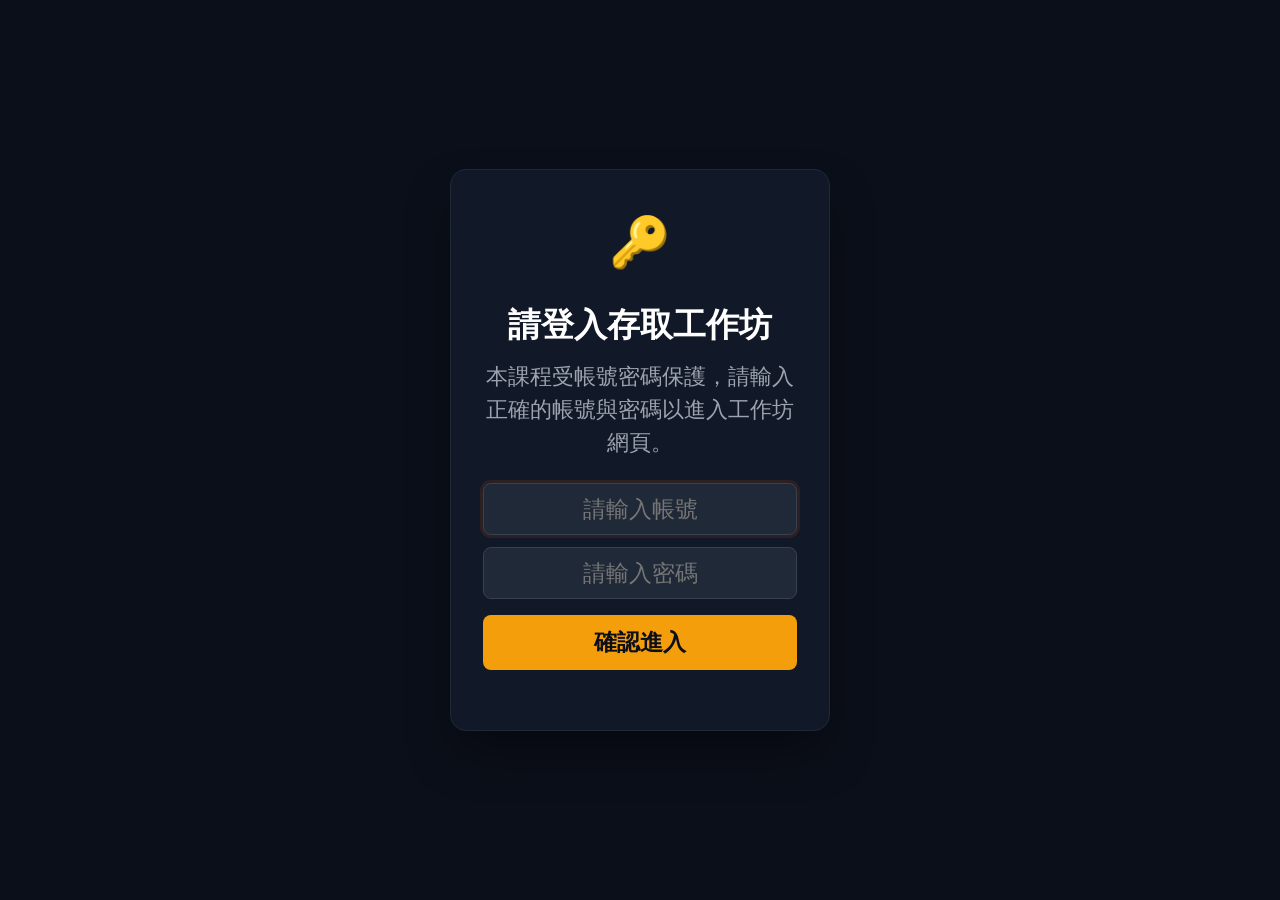
==== commit e1646d0c: "Increase workshop typography and form controls for full-screen readability" ====
--- a/hook.html
+++ b/hook.html
@@ -115,7 +115,7 @@
 
         .slide-type-tag {
             font-family: 'Outfit', sans-serif;
-            font-size: 16px;
+            font-size: 22px;
             font-weight: 800;
             text-transform: uppercase;
             letter-spacing: 2px;
@@ -138,14 +138,14 @@
         }
 
         .slide-title {
-            font-size: 30px;
+            font-size: 39px;
             font-weight: 800;
             color: var(--text-main);
             letter-spacing: -0.5px;
         }
 
         .slide-subtitle {
-            font-size: 16.9px;
+            font-size: 22px;
             color: var(--text-muted);
         }
 
@@ -174,7 +174,7 @@
 
         /* General Typography */
         p {
-            font-size: 18.8px;
+            font-size: 24.4px;
             line-height: 1.6;
             color: var(--text-main);
         }
@@ -184,7 +184,7 @@
             padding: 10px 18px;
             background: #fff7ed;
             border-radius: 0 12px 12px 0;
-            font-size: 18.1px;
+            font-size: 23.5px;
             line-height: 1.55;
             color: #7c2d12;
             margin: 8px 0;
@@ -198,7 +198,7 @@
         }
 
         li {
-            font-size: 17.5px;
+            font-size: 22.8px;
             line-height: 1.5;
             color: var(--text-main);
         }
@@ -211,7 +211,7 @@
             border-radius: 10px;
             padding: 10px 14px;
             font-family: inherit;
-            font-size: 17.5px;
+            font-size: 22.8px;
             color: var(--text-main);
             outline: none;
             transition: all 0.25s;
@@ -225,7 +225,7 @@
         }
 
         .input-label {
-            font-size: 16px;
+            font-size: 22px;
             font-weight: 700;
             color: var(--text-muted);
             margin-bottom: 5px;
@@ -241,7 +241,7 @@
             padding: 10px 18px;
             border-radius: 10px;
             font-family: inherit;
-            font-size: 16.9px;
+            font-size: 22px;
             font-weight: 600;
             cursor: pointer;
             transition: all 0.2s;
@@ -304,7 +304,7 @@
 
         .page-indicator-badge {
             font-family: 'Outfit', sans-serif;
-            font-size: 17.5px;
+            font-size: 22.8px;
             font-weight: 700;
             color: var(--text-main);
             background: #f5f5f4;
@@ -343,7 +343,7 @@
 
         /* Autosave Badge */
         .autosave-badge {
-            font-size: 16px;
+            font-size: 22px;
             color: var(--accent-green);
             font-weight: 700;
             display: flex;
@@ -380,7 +380,7 @@
 
         #slide-1 .slide-title {
             color: #ffffff;
-            font-size: 66px;
+            font-size: 73.9px;
             font-weight: 900;
             font-family: 'Outfit', sans-serif;
             letter-spacing: 2px;
@@ -391,7 +391,7 @@
         }
 
         #slide-1 .slide-subtitle-chinese {
-            font-size: 32.5px;
+            font-size: 36.4px;
             font-weight: 700;
             letter-spacing: 1px;
             margin-bottom: 20px;
@@ -399,7 +399,7 @@
         }
 
         #slide-1 .slide-metaphor {
-            font-size: 18.8px;
+            font-size: 24.4px;
             font-style: italic;
             color: #94a3b8;
             border-left: none;
@@ -419,7 +419,7 @@
 
         /* Page 2 Quotes block */
         .cinematic-quote {
-            font-size: 21.9px;
+            font-size: 28.5px;
             font-weight: 600;
             color: var(--text-main);
             border-left: 4px solid var(--accent-pink);
@@ -484,7 +484,7 @@
         }
 
         .guess-title {
-            font-size: 18.1px;
+            font-size: 23.5px;
             font-weight: 700;
             color: var(--text-muted);
         }
@@ -499,7 +499,7 @@
             flex: 1;
             padding: 12px 20px;
             font-family: 'Outfit', sans-serif;
-            font-size: 22.5px;
+            font-size: 29.2px;
             font-weight: 800;
             background: #ffffff;
             border: 2px solid var(--border-color);
@@ -554,7 +554,7 @@
         .btn-pill {
             flex: 1;
             padding: 8px 12px;
-            font-size: 16px;
+            font-size: 22px;
             font-weight: 600;
             border-radius: 20px;
             border: 1px solid var(--border-color);
@@ -607,7 +607,7 @@
         .comp-table th, .comp-table td {
             padding: 12px 18px;
             text-align: left;
-            font-size: 17.5px;
+            font-size: 22.8px;
         }
 
         .comp-table th {
@@ -633,7 +633,7 @@
             height: 220px;
             overflow-y: hidden;
             line-height: 1.55;
-            font-size: 16.9px;
+            font-size: 22px;
             color: var(--text-main);
             box-shadow: inset 0 2px 8px rgba(0,0,0,0.01);
         }
@@ -678,7 +678,7 @@
             display: flex;
             align-items: center;
             gap: 8px;
-            font-size: 16.2px;
+            font-size: 22px;
             font-weight: 700;
             cursor: pointer;
             padding: 6px 12px;
@@ -718,7 +718,7 @@
             padding: 16px 24px;
             background: #fafaf9;
             font-weight: 700;
-            font-size: 18.8px;
+            font-size: 24.4px;
             cursor: pointer;
             display: flex;
             justify-content: space-between;
@@ -749,7 +749,7 @@
             padding: 12px 16px;
             max-height: 120px;
             overflow-y: auto;
-            font-size: 16.2px;
+            font-size: 22px;
             display: flex;
             flex-direction: column;
             gap: 6px;
@@ -820,7 +820,7 @@
             border: 1px solid var(--border-color);
             border-radius: 20px;
             padding: 8px 14px;
-            font-size: 16.2px;
+            font-size: 22px;
             font-weight: 700;
             cursor: pointer;
             display: flex;
@@ -849,7 +849,7 @@
             display: flex;
             align-items: center;
             justify-content: space-between;
-            font-size: 16.2px;
+            font-size: 22px;
             font-weight: 700;
             padding: 8px 12px;
             background: #fafaf9;
@@ -874,7 +874,7 @@
             display: flex;
             align-items: center;
             gap: 8px;
-            font-size: 18.1px;
+            font-size: 23.5px;
             font-weight: 600;
             cursor: pointer;
         }
@@ -951,7 +951,7 @@
             color: #ffffff;
             padding: 12px 24px;
             border-radius: 30px;
-            font-size: 17.5px;
+            font-size: 22.8px;
             font-weight: 600;
             box-shadow: 0 10px 25px -5px rgba(0,0,0,0.15);
             z-index: 2100;
@@ -1015,7 +1015,7 @@
 
         /* Larger reading size: allow dense slides and cards to grow rather than clip text. */
         @media screen {
-            body { font-size: 18px; line-height: 1.65; }
+            body { font-size: 23.4px; line-height: 1.65; }
             .presentation-wrapper { max-width: 1440px; }
             .slides-viewport { min-height: 0; }
             .slide-section { overflow-y: auto !important; gap: 20px; }
@@ -1039,7 +1039,7 @@
             @media (max-width: 1023px) {
                 .slide-section { padding: 24px 20px; }
                 .slide-header { flex-wrap: wrap; }
-                .slide-title { font-size: 28px; }
+                .slide-title { font-size: 36.4px; }
             }
         }
 
@@ -1156,21 +1156,22 @@
     <link rel="stylesheet" href="assets/immersive.css">
     <link rel="stylesheet" href="assets/message-activity.css">
     <link rel="stylesheet" href="assets/daily-hooks.css">
+    <link rel="stylesheet" href="assets/large-reading.css?v=20261019">
 </head>
 <body>
 
     <!-- Login Protection Overlay -->
     <div id="password-gate" style="position: fixed; top: 0; left: 0; right: 0; bottom: 0; background-color: #0b0f19; display: flex; align-items: center; justify-content: center; z-index: 99999; transition: opacity 0.3s ease; font-family: system-ui, -apple-system, sans-serif;">
         <div style="background-color: #111827; border: 1px solid #1f2937; border-radius: 16px; padding: 32px; max-width: 380px; width: 100%; margin: 16px; text-align: center; box-shadow: 0 25px 50px -12px rgba(0, 0, 0, 0.5); color: #f3f4f6;">
-            <div style="font-size: 44px; margin-bottom: 16px;">🔑</div>
-            <h2 style="font-size: 25px; font-weight: bold; margin-bottom: 8px; color: #ffffff;">請登入存取工作坊</h2>
-            <p style="color: #9ca3af; font-size: 16.2px; line-height: 1.5; margin-bottom: 24px;">本課程受帳號密碼保護，請輸入正確的帳號與密碼以進入工作坊網頁。</p>
+            <div style="font-size: 49.3px; margin-bottom: 16px;">🔑</div>
+            <h2 style="font-size: 32.5px; font-weight: bold; margin-bottom: 8px; color: #ffffff;">請登入存取工作坊</h2>
+            <p style="color: #9ca3af; font-size: 22px; line-height: 1.5; margin-bottom: 24px;">本課程受帳號密碼保護，請輸入正確的帳號與密碼以進入工作坊網頁。</p>
             <form id="password-form" onsubmit="handleGateSubmit(event)">
-                <input type="text" id="gate-username-input" style="width: 100%; box-sizing: border-box; padding: 12px; background-color: #1f2937; border: 1px solid #374151; border-radius: 8px; color: #ffffff; text-align: center; font-size: 17.5px; outline: none; margin-bottom: 12px; transition: border-color 0.2s;" placeholder="請輸入帳號" required autofocus autocomplete="username">
-                <input type="password" id="gate-password-input" style="width: 100%; box-sizing: border-box; padding: 12px; background-color: #1f2937; border: 1px solid #374151; border-radius: 8px; color: #ffffff; text-align: center; font-size: 17.5px; outline: none; margin-bottom: 16px; transition: border-color 0.2s;" placeholder="請輸入密碼" required autocomplete="current-password">
-                <button type="submit" style="width: 100%; padding: 12px; background-color: #f59e0b; border: none; border-radius: 8px; color: #0b0f19; font-weight: bold; font-size: 17.5px; cursor: pointer; transition: background-color 0.2s;">確認進入</button>
+                <input type="text" id="gate-username-input" style="width: 100%; box-sizing: border-box; padding: 12px; background-color: #1f2937; border: 1px solid #374151; border-radius: 8px; color: #ffffff; text-align: center; font-size: 22.8px; outline: none; margin-bottom: 12px; transition: border-color 0.2s;" placeholder="請輸入帳號" required autofocus autocomplete="username">
+                <input type="password" id="gate-password-input" style="width: 100%; box-sizing: border-box; padding: 12px; background-color: #1f2937; border: 1px solid #374151; border-radius: 8px; color: #ffffff; text-align: center; font-size: 22.8px; outline: none; margin-bottom: 16px; transition: border-color 0.2s;" placeholder="請輸入密碼" required autocomplete="current-password">
+                <button type="submit" style="width: 100%; padding: 12px; background-color: #f59e0b; border: none; border-radius: 8px; color: #0b0f19; font-weight: bold; font-size: 22.8px; cursor: pointer; transition: background-color 0.2s;">確認進入</button>
             </form>
-            <p id="gate-error-msg" style="color: #ef4444; font-size: 16px; margin-top: 12px; height: 16px; opacity: 0; transition: opacity 0.2s; margin-bottom: 0;">帳號或密碼錯誤，請重試！</p>
+            <p id="gate-error-msg" style="color: #ef4444; font-size: 22px; margin-top: 12px; height: 16px; opacity: 0; transition: opacity 0.2s; margin-bottom: 0;">帳號或密碼錯誤，請重試！</p>
         </div>
     </div>
 
@@ -1216,12 +1217,12 @@
                     <div class="vector-winding-line"></div>
                     <blockquote class="slide-metaphor">
                         「當腦中的故事開始替我們做決定」<br>
-                        <span style="font-size: 16.2px; color: #64748b; margin-top: 8px; display: inline-block;">When the story writes us — 當我們寫下故事，故事也開始寫下我們。</span>
+                        <span style="font-size: 22px; color: #64748b; margin-top: 8px; display: inline-block;">When the story writes us — 當我們寫下故事，故事也開始寫下我們。</span>
                     </blockquote>
                 </div>
 
                 <div class="slide-footer-watermark">
-                    <span style="font-size: 16px; color: var(--text-muted);">01 / 30 Cover</span>
+                    <span style="font-size: 22px; color: var(--text-muted);">01 / 30 Cover</span>
                 </div>
             </section>
 
@@ -1245,39 +1246,39 @@
                 <div class="slide-body grid-2">
                     <div>
                         <div class="slide2-hide-initially">
-                            <p style="margin-bottom: 12.5px; line-height: 1.65; font-size: 17.5px; color: var(--text-main);">
+                            <p style="margin-bottom: 12.5px; line-height: 1.65; font-size: 22.8px; color: var(--text-main);">
                                 一部電影能否吸引觀眾，往往取決於它的「Hook」——一個簡單卻能抓住注意力、啟動情節並推動故事向前的核心設定。
                             </p>
-                            <p style="margin-bottom: 12.5px; line-height: 1.65; font-size: 17.5px; color: var(--text-main);">
+                            <p style="margin-bottom: 12.5px; line-height: 1.65; font-size: 22.8px; color: var(--text-main);">
                                 我們的心智也在做類似的事。
                             </p>
-                            <p style="margin-bottom: 12.5px; line-height: 1.65; font-size: 17.5px; color: var(--text-main);">
+                            <p style="margin-bottom: 12.5px; line-height: 1.65; font-size: 22.8px; color: var(--text-main);">
                                 每天的每一分鐘，我們都在替發生的事情編寫劇本，而這些劇本會在腦中的電影院裡播放。
                             </p>
-                            <p style="margin-bottom: 12.5px; line-height: 1.65; font-size: 17.5px; font-weight: 700; color: var(--accent-orange);">
+                            <p style="margin-bottom: 12.5px; line-height: 1.65; font-size: 22.8px; font-weight: 700; color: var(--accent-orange);">
                                 但在自己的故事裡，被勾住並不一定令人著迷。它更常表現為一種讓人失去彈性的自動反應：
                             </p>
                         </div>
 
                     </div>
                     <div class="slide2-hide-initially">
-                        <p style="margin-bottom: 10px; line-height: 1.6; font-size: 17.5px; font-weight: 700; color: var(--accent-green);">
+                        <p style="margin-bottom: 10px; line-height: 1.6; font-size: 22.8px; font-weight: 700; color: var(--accent-green);">
                             👥 家人、朋友之間也會被同一個故事勾住：
                         </p>
-                        <p style="margin-bottom: 10px; line-height: 1.6; font-size: 16.2px; color: var(--text-main);">
+                        <p style="margin-bottom: 10px; line-height: 1.6; font-size: 22px; color: var(--text-main);">
                             例如「家事本來就該我做」、「長輩說的不能反對」、「說了也不會有人聽」。這些熟悉的想法，有時讓我們忘了詢問彼此，也看不見其他安排。
                         </p>
-                        <p style="margin-bottom: 10px; line-height: 1.6; font-size: 16.2px; color: var(--text-main);">
+                        <p style="margin-bottom: 10px; line-height: 1.6; font-size: 22px; color: var(--text-main);">
                             電影繼續播放，視野逐漸收窄，情節也愈來愈缺乏可能。
                         </p>
-                        <blockquote style="margin: 8px 0; padding: 10px 14px; font-size: 16px; background: #fafaf9; border-left: 4px solid var(--accent-orange); color:#7c2d12; line-height:1.55;">
+                        <blockquote style="margin: 8px 0; padding: 10px 14px; font-size: 22px; background: #fafaf9; border-left: 4px solid var(--accent-orange); color:#7c2d12; line-height:1.55;">
                             「你已經看過這部電影。我們的想法與感受，開始取代實際發生的事。我們習慣採取的行動，開始取代真正需要的行動。同一幕不斷重演，一次又一次。」
                         </blockquote>
                     </div>
                 </div>
 
                 <div class="slide-footer-watermark slide2-hide-initially">
-                    <span style="font-size: 16px; color: var(--text-muted);">02 / 30 腦中的電影</span>
+                    <span style="font-size: 22px; color: var(--text-muted);">02 / 30 腦中的電影</span>
                 </div>
             </section>
 
@@ -1293,15 +1294,15 @@
 
                 <div class="slide-body" style="max-width: 800px; margin: 0 auto; width: 100%; display: flex; flex-direction: column; gap: 20px; justify-content: center;">
                     <div style="background: #fafaf9; border: 1px solid var(--border-color); border-radius: 20px; padding: 24px 32px; box-shadow: 0 4px 20px rgba(0,0,0,0.01);">
-                        <p style="margin-bottom: 16px; font-weight: 800; font-size: 21.2px; color: var(--accent-orange); display: flex; align-items: center; gap: 6px;">💡 什麼是「被 Hook 住」？</p>
-                        <p style="line-height: 1.7; font-size: 18.1px; color: var(--text-main); margin-bottom: 20px;">
+                        <p style="margin-bottom: 16px; font-weight: 800; font-size: 27.6px; color: var(--accent-orange); display: flex; align-items: center; gap: 6px;">💡 什麼是「被 Hook 住」？</p>
+                        <p style="line-height: 1.7; font-size: 23.5px; color: var(--text-main); margin-bottom: 20px;">
                             「被 Hook 住」在心理學上是指<strong>認知融合</strong>。當日常事情發生時，我們的大腦會像自動導航一樣，在毫秒之間自動編好一套劇本，並讓我們對這個劇本深信不疑，失去退一步思考的彈性。
                         </p>
                     </div>
                 </div>
 
                 <div class="slide-footer-watermark">
-                    <span style="font-size: 16px; color: var(--text-muted);">03 / 30 什麼是 Hooked</span>
+                    <span style="font-size: 22px; color: var(--text-muted);">03 / 30 什麼是 Hooked</span>
                 </div>
             </section>
 
@@ -1317,8 +1318,8 @@
 
                 <div class="slide-body grid-2">
                     <div style="background: #f0f4f1; padding: 24px; border-radius: 16px; border: 1px solid rgba(15, 118, 110, 0.15); height: 100%;">
-                        <h3 style="color: var(--accent-green); margin-bottom: 12px; font-size: 21.2px;">🔍 一起來探索...</h3>
-                        <p style="font-size: 17.5px; margin-bottom: 12px;">當想法、感受、角色或情境開始接管我們時，我們如何重新找回選擇：</p>
+                        <h3 style="color: var(--accent-green); margin-bottom: 12px; font-size: 27.6px;">🔍 一起來探索...</h3>
+                        <p style="font-size: 22.8px; margin-bottom: 12px;">當想法、感受、角色或情境開始接管我們時，我們如何重新找回選擇：</p>
                         <ul style="gap: 6px;">
                             <li>如何察覺自己被勾住的時刻。</li>
                             <li>心理僵化如何出現在我們自己身上。</li>
@@ -1328,21 +1329,21 @@
                         </ul>
                     </div>
                     <div style="background: #fff7ed; padding: 24px; border-radius: 16px; border: 1px solid rgba(234, 88, 12, 0.15); height: 100%;">
-                        <h3 style="color: var(--accent-orange); margin-bottom: 12px; font-size: 21.2px;">⚠️ 這為什麼重要？</h3>
+                        <h3 style="color: var(--accent-orange); margin-bottom: 12px; font-size: 27.6px;">⚠️ 這為什麼重要？</h3>
                         <ul style="gap: 6px;">
                             <li>我們容易與當下經驗黏在一起，視角收窄，選項減少。</li>
                             <li>把猜測當成事實，可能讓語氣變急，也讓彼此更難安心說話。</li>
                             <li>影響我們的日常選擇、相處方式，以及照顧自己的空間。</li>
                             <li>趕時間、擔心家人或累了一整天時，尤其容易只看見一種解釋。</li>
                         </ul>
-                        <blockquote style="margin-top: 14px; padding: 8px 12px; font-size: 16.2px;">
+                        <blockquote style="margin-top: 14px; padding: 8px 12px; font-size: 22px;">
                             <strong>心理僵化會縮小我們的視野，也縮小我們的選擇。</strong>
                         </blockquote>
                     </div>
                 </div>
 
                 <div class="slide-footer-watermark">
-                    <span style="font-size: 16px; color: var(--text-muted);">04 / 30 學習地圖</span>
+                    <span style="font-size: 22px; color: var(--text-muted);">04 / 30 學習地圖</span>
                 </div>
             </section>
 
@@ -1399,7 +1400,7 @@
                 </div>
 
                 <div class="slide-footer-watermark">
-                    <span style="font-size: 16px; color: var(--text-muted);">04 / 30 Kiki-Bobo 直覺</span>
+                    <span style="font-size: 22px; color: var(--text-muted);">04 / 30 Kiki-Bobo 直覺</span>
                 </div>
             </section>
 
@@ -1416,15 +1417,15 @@
                 <div class="slide-body grid-2">
                     <div class="kiki-bouba-img-container" style="background:#fef1f8; text-align: center; border-radius: 16px; padding: 12px;">
                         <img src="KIKI AND BOUBA.jpg" alt="Kiki and Bobo Reveal" class="kiki-bouba-img">
-                        <div style="display:flex; justify-content: space-around; width: 100%; margin-top: 12px; font-weight:800; font-size: 22.5px; color: var(--accent-pink);">
+                        <div style="display:flex; justify-content: space-around; width: 100%; margin-top: 12px; font-weight:800; font-size: 29.2px; color: var(--accent-pink);">
                             <span>⚡ 左圖：Kiki</span>
                             <span>☁️ 右圖：Bobo</span>
                         </div>
                     </div>
                     <div>
                         <p style="margin-bottom:12px; font-weight: 700; color: var(--accent-pink);">為什麼會這樣？我們甚至不會說這種抽象語言！</p>
-                        <p style="margin-bottom:12px; font-size: 18.1px;">這被稱為「跨感官聯結」，大腦會自動且瞬間將<strong>視覺上的尖銳形狀</strong>與<strong>發音短促的 Kiki</strong> 連結；將<strong>圓滑的水滴狀</strong>與<strong>圓潤飽滿的 Bobo</strong> 連結。</p>
-                        <p style="font-size: 17.5px; color: var(--text-muted); margin-bottom: 12px;">大腦是一部意義製造機。面對完全陌生的符號，它會在毫秒間建立解釋，並帶給您強烈的「確定感」。</p>
+                        <p style="margin-bottom:12px; font-size: 23.5px;">這被稱為「跨感官聯結」，大腦會自動且瞬間將<strong>視覺上的尖銳形狀</strong>與<strong>發音短促的 Kiki</strong> 連結；將<strong>圓滑的水滴狀</strong>與<strong>圓潤飽滿的 Bobo</strong> 連結。</p>
+                        <p style="font-size: 22.8px; color: var(--text-muted); margin-bottom: 12px;">大腦是一部意義製造機。面對完全陌生的符號，它會在毫秒間建立解釋，並帶給您強烈的「確定感」。</p>
 
                         <div style="margin-top:24px; min-height:180px; display:flex; align-items:center; justify-content:center;">
                             <button type="button" id="rationalInsightReveal" class="btn btn-outline" aria-controls="rationalInsight" onclick="document.getElementById('rationalInsight').hidden = false; this.hidden = true;">點擊，看看我們的想法如何被影響</button>
@@ -1434,7 +1435,7 @@
                 </div>
 
                 <div class="slide-footer-watermark">
-                    <span style="font-size: 16px; color: var(--text-muted);">05 / 30 實驗揭曉</span>
+                    <span style="font-size: 22px; color: var(--text-muted);">05 / 30 實驗揭曉</span>
                 </div>
             </section>
 
@@ -1467,7 +1468,7 @@
                 </div>
 
                 <div class="slide-footer-watermark">
-                    <span style="font-size: 16px; color: var(--text-muted);">06 / 30 思想體驗 (1/2)</span>
+                    <span style="font-size: 22px; color: var(--text-muted);">06 / 30 思想體驗 (1/2)</span>
                 </div>
             </section>
 
@@ -1488,7 +1489,7 @@
                     </button>
                     <p class="immersive-invitation" id="trafficInvitation">先坐進這個位置，感受眼前的車陣與身後的聲音。</p>
                     <div id="trafficReflection" class="immersive-reflection" tabindex="-1">
-                        <p style="grid-column:1 / -1; font-size:18px; line-height:1.7; color:var(--accent-green);"><strong>體驗後，先停一下：</strong>回想喇叭響起的那一刻，留意身體的反應，再記下腦中浮現的故事。不必急著判斷對錯。</p>
+                        <p style="grid-column:1 / -1; font-size: 23.4px; line-height:1.7; color:var(--accent-green);"><strong>體驗後，先停一下：</strong>回想喇叭響起的那一刻，留意身體的反應，再記下腦中浮現的故事。不必急著判斷對錯。</p>
                         <div>
                             <span class="input-label">✍️ 1. 在這個情境下，我的身體感覺到……</span>
                             <textarea id="bodyFeeling_2" data-state-key="traffic_bodyFeeling_2" placeholder="留意呼吸、心跳、肌肉或其他身體感受，也可以記錄沒有明顯變化。" rows="3"></textarea>
@@ -1501,7 +1502,7 @@
                 </div>
 
                 <div class="slide-footer-watermark">
-                    <span style="font-size: 16px; color: var(--text-muted);">07 / 30 思想體驗 (2/2)</span>
+                    <span style="font-size: 22px; color: var(--text-muted);">07 / 30 思想體驗 (2/2)</span>
                 </div>
             </section>
 
@@ -1517,10 +1518,10 @@
 
                 <div class="slide-body grid-2">
                     <div style="background:#f0fdf4; border:1px solid rgba(15,118,110,0.1); padding:28px; border-radius:20px; height:100%; display:flex; flex-direction:column; justify-content:center; gap:16px;">
-                        <p style="font-size: 21.2px; line-height:1.75; font-weight:700; color:var(--accent-green);">
+                        <p style="font-size: 27.6px; line-height:1.75; font-weight:700; color:var(--accent-green);">
                             「請以最快的速度，指著你周圍視線所及的任何物件，並大聲喊出它的名字。」
                         </p>
-                        <p style="font-size: 18.1px; line-height:1.6; color:var(--text-muted);">
+                        <p style="font-size: 23.5px; line-height:1.6; color:var(--text-muted);">
                             （例如：白板、椅子、燈、窗戶、杯子、滑鼠...）<br><br>
                             * 規則：只喊名詞，不加任何多餘的形容與好壞修飾。
                         </p>
@@ -1528,25 +1529,25 @@
 
                     <div style="display:flex; flex-direction:column; justify-content:flex-start; gap:12px; height:100%;">
                         <div>
-                            <span class="input-label" style="font-size: 16.9px; margin-bottom:4px; display:block;">✍️ 體驗記錄：在這一輪「指認事實物體」時，我感覺大腦的反應是...</span>
-                            <textarea id="biasRound1Feel" data-state-key="biasRound1Feel" placeholder="例如：速度非常快，看見什麼就脫口而出，完全不需要耗費腦力去思考..." rows="3" style="font-size: 16px; padding:10px;"></textarea>
+                            <span class="input-label" style="font-size: 22px; margin-bottom:4px; display:block;">✍️ 體驗記錄：在這一輪「指認事實物體」時，我感覺大腦的反應是...</span>
+                            <textarea id="biasRound1Feel" data-state-key="biasRound1Feel" placeholder="例如：速度非常快，看見什麼就脫口而出，完全不需要耗費腦力去思考..." rows="3" style="font-size: 22px; padding:10px;"></textarea>
                         </div>
 
                         <!-- Decrypt Card Round 1 -->
                         <div id="reveal-card-12" onclick="revealCard(12)" style="position: relative; cursor: pointer; border-radius: 16px; margin-top: 4px;">
                             <!-- Overlay -->
                             <div id="reveal-overlay-12" style="position: absolute; top:0; left:0; width:100%; height:100%; background: rgba(240,253,254,0.85); border: 1px dashed var(--accent-green); border-radius:16px; display:flex; align-items:center; justify-content:center; z-index:10; transition: opacity 0.3s ease;">
-                                <span style="color: var(--accent-green); font-weight:800; font-size: 16.2px;">💡 點擊滑鼠看第一輪體驗與提醒</span>
+                                <span style="color: var(--accent-green); font-weight:800; font-size: 22px;">💡 點擊滑鼠看第一輪體驗與提醒</span>
                             </div>
 
                             <!-- Content (Initially blurred) -->
                             <div id="reveal-content-12" style="filter: blur(4px); pointer-events: none; transition: filter 0.3s ease; background:#f0fdf4; border:1px solid rgba(15,118,110,0.15); padding:12px 16px; border-radius:16px; box-shadow:0 2px 8px rgba(0,0,0,0.01);">
                                 <div style="display:flex; align-items:center; gap:8px; margin-bottom:4px;">
-                                    <span style="background:var(--accent-green); color:white; font-size: 16px; font-weight:800; padding:2px 6px; border-radius:20px; font-family:'Outfit';">ROUND 1</span>
-                                    <strong style="color:var(--accent-green); font-size: 16.2px;">Fact Categorization</strong>
+                                    <span style="background:var(--accent-green); color:white; font-size: 22px; font-weight:800; padding:2px 6px; border-radius:20px; font-family:'Outfit';">ROUND 1</span>
+                                    <strong style="color:var(--accent-green); font-size: 22px;">Fact Categorization</strong>
                                 </div>
-                                <h4 style="font-size: 16.9px; font-weight:800; margin-bottom:4px; color:#14532d;">第一輪：分類指認</h4>
-                                <p style="font-size: 16px; line-height:1.45; color:#166534; margin: 0;">
+                                <h4 style="font-size: 22px; font-weight:800; margin-bottom:4px; color:#14532d;">第一輪：分類指認</h4>
+                                <p style="font-size: 22px; line-height:1.45; color:#166534; margin: 0;">
                                     大腦極速匹配名詞資料庫。這雖省力，卻容易讓我們養成習慣，<strong>誤以為我們隨口說出的「個人解讀」，事實上只是主觀故事，卻被當作不可推翻的客觀事實。</strong>
                                 </p>
                             </div>
@@ -1555,7 +1556,7 @@
                 </div>
 
                 <div class="slide-footer-watermark">
-                    <span style="font-size: 16px; color: var(--text-muted);">08 / 30 Hook Bias 快速命名</span>
+                    <span style="font-size: 22px; color: var(--text-muted);">08 / 30 Hook Bias 快速命名</span>
                 </div>
             </section>
 
@@ -1571,10 +1572,10 @@
 
                 <div class="slide-body grid-2">
                     <div style="background:#fff7ed; border:1px solid rgba(234,88,12,0.1); padding:28px; border-radius:20px; height:100%; display:flex; flex-direction:column; justify-content:center; gap:16px;">
-                        <p style="font-size: 21.2px; line-height:1.75; font-weight:700; color:var(--accent-orange);">
+                        <p style="font-size: 27.6px; line-height:1.75; font-weight:700; color:var(--accent-orange);">
                             「再次看著剛剛那一輪同樣的物件。但這一次，請對著它們大聲喊出『完全無邏輯、不相干』的新名字！」
                         </p>
-                        <p style="font-size: 18.1px; line-height:1.6; color:var(--text-muted);">
+                        <p style="font-size: 23.5px; line-height:1.6; color:var(--text-muted);">
                             （例如指著：椅子 ➔ 喊「大象」、窗戶 ➔ 喊「一本書」、桌子 ➔ 喊「一艘船」）<br><br>
                             * 規則：速度要快，打破你的常規認知。
                         </p>
@@ -1582,25 +1583,25 @@
 
                     <div style="display:flex; flex-direction:column; justify-content:flex-start; gap:12px; height:100%;">
                         <div>
-                            <span class="input-label" style="font-size: 16.9px; margin-bottom:4px; display:block;">✍️ 體驗記錄：在這一輪「重新想像名字」時，我感覺大腦在尋找詞彙時...</span>
-                            <textarea id="biasRound2Feel" data-state-key="biasRound2Feel" placeholder="例如：有明顯的卡頓感！大腦會本能想說出原本正確的名字，必須要刻意踩煞車，才能勉強想出別的替代詞..." rows="3" style="font-size: 16px; padding:10px;"></textarea>
+                            <span class="input-label" style="font-size: 22px; margin-bottom:4px; display:block;">✍️ 體驗記錄：在這一輪「重新想像名字」時，我感覺大腦在尋找詞彙時...</span>
+                            <textarea id="biasRound2Feel" data-state-key="biasRound2Feel" placeholder="例如：有明顯的卡頓感！大腦會本能想說出原本正確的名字，必須要刻意踩煞車，才能勉強想出別的替代詞..." rows="3" style="font-size: 22px; padding:10px;"></textarea>
                         </div>
 
                         <!-- Decrypt Card Round 2 -->
                         <div id="reveal-card-13" onclick="revealCard(13)" style="position: relative; cursor: pointer; border-radius: 16px; margin-top: 4px;">
                             <!-- Overlay -->
                             <div id="reveal-overlay-13" style="position: absolute; top:0; left:0; width:100%; height:100%; background: rgba(255,247,237,0.85); border: 1px dashed var(--accent-orange); border-radius:16px; display:flex; align-items:center; justify-content:center; z-index:10; transition: opacity 0.3s ease;">
-                                <span style="color: var(--accent-orange); font-weight:800; font-size: 16.2px;">💡 點擊滑鼠看第二輪體驗與提醒</span>
+                                <span style="color: var(--accent-orange); font-weight:800; font-size: 22px;">💡 點擊滑鼠看第二輪體驗與提醒</span>
                             </div>
 
                             <!-- Content (Initially blurred) -->
                             <div id="reveal-content-13" style="filter: blur(4px); pointer-events: none; transition: filter 0.3s ease; background:#fff7ed; border:1px solid rgba(234,88,12,0.15); padding:12px 16px; border-radius:16px; box-shadow:0 2px 8px rgba(0,0,0,0.01);">
                                 <div style="display:flex; align-items:center; gap:8px; margin-bottom:4px;">
-                                    <span style="background:var(--accent-orange); color:white; font-size: 16px; font-weight:800; padding:2px 6px; border-radius:20px; font-family:'Outfit';">ROUND 2</span>
-                                    <strong style="color:var(--accent-orange); font-size: 16.2px;">Creative Flexibility</strong>
+                                    <span style="background:var(--accent-orange); color:white; font-size: 22px; font-weight:800; padding:2px 6px; border-radius:20px; font-family:'Outfit';">ROUND 2</span>
+                                    <strong style="color:var(--accent-orange); font-size: 22px;">Creative Flexibility</strong>
                                 </div>
-                                <h4 style="font-size: 16.9px; font-weight:800; margin-bottom:4px; color:#7c2d12;">第二輪：創意彈性</h4>
-                                <p style="font-size: 16px; line-height:1.45; color:#9a3412; margin: 0;">
+                                <h4 style="font-size: 22px; font-weight:800; margin-bottom:4px; color:#7c2d12;">第二輪：創意彈性</h4>
+                                <p style="font-size: 22px; line-height:1.45; color:#9a3412; margin: 0;">
                                     重新命名需要大腦抑制預設反射、尋找創意。這需要刻意消耗認知能量，<strong>說明了我們若要看見別的可能性、跳脫慣性，就必須主動付出心智努力（Step Out）。</strong>
                                 </p>
                             </div>
@@ -1609,7 +1610,7 @@
                 </div>
 
                 <div class="slide-footer-watermark">
-                    <span style="font-size: 16px; color: var(--text-muted);">09 / 30 Hook Bias 重新想像</span>
+                    <span style="font-size: 22px; color: var(--text-muted);">09 / 30 Hook Bias 重新想像</span>
                 </div>
             </section>
 
@@ -1625,10 +1626,10 @@
 
                 <div class="slide-body grid-2">
                     <div style="background:#fdf2f8; border:1px solid rgba(219,39,119,0.1); padding:28px; border-radius:20px; height:100%; display:flex; flex-direction:column; justify-content:center; gap:16px;">
-                        <p style="font-size: 21.2px; line-height:1.75; font-weight:700; color:var(--accent-pink);">
+                        <p style="font-size: 27.6px; line-height:1.75; font-weight:700; color:var(--accent-pink);">
                             「最後一輪，看著周遭的任何物件，不加思考，立即大聲說出它不好、被你嫌棄、不順眼或很廉價的缺點！」
                         </p>
-                        <p style="font-size: 18.1px; line-height:1.6; color:var(--text-muted);">
+                        <p style="font-size: 23.5px; line-height:1.6; color:var(--text-muted);">
                             （例如：這個燈看起來很醜、這個筆記本封面好髒、這個鍵盤打起來有夠吵……）<br><br>
                             * 規則：不需要查證客觀原因，順著腦中直覺指責。
                         </p>
@@ -1636,25 +1637,25 @@
 
                     <div style="display:flex; flex-direction:column; justify-content:flex-start; gap:12px; height:100%;">
                         <div>
-                            <span class="input-label" style="font-size: 16.9px; margin-bottom:4px; display:block;">✍️ 體驗記錄：在這一輪「快速挑剔與批判」時，我的感受是...</span>
-                            <textarea id="biasRound3Feel" data-state-key="biasRound3Feel" placeholder="例如：竟然感到意外的順暢！不需要花太多力氣思考，各種不順眼、嫌棄的詞彙很自然就浮現出來..." rows="3" style="font-size: 16px; padding:10px;"></textarea>
+                            <span class="input-label" style="font-size: 22px; margin-bottom:4px; display:block;">✍️ 體驗記錄：在這一輪「快速挑剔與批判」時，我的感受是...</span>
+                            <textarea id="biasRound3Feel" data-state-key="biasRound3Feel" placeholder="例如：竟然感到意外的順暢！不需要花太多力氣思考，各種不順眼、嫌棄的詞彙很自然就浮現出來..." rows="3" style="font-size: 22px; padding:10px;"></textarea>
                         </div>
 
                         <!-- Decrypt Card Round 3 -->
                         <div id="reveal-card-14" onclick="revealCard(14)" style="position: relative; cursor: pointer; border-radius: 16px; margin-top: 4px;">
                             <!-- Overlay -->
                             <div id="reveal-overlay-14" style="position: absolute; top:0; left:0; width:100%; height:100%; background: rgba(253,242,248,0.85); border: 1px dashed var(--accent-pink); border-radius:16px; display:flex; align-items:center; justify-content:center; z-index:10; transition: opacity 0.3s ease;">
-                                <span style="color: var(--accent-pink); font-weight:800; font-size: 16.2px;">💡 點擊滑鼠看第三輪體驗與提醒</span>
+                                <span style="color: var(--accent-pink); font-weight:800; font-size: 22px;">💡 點擊滑鼠看第三輪體驗與提醒</span>
                             </div>
 
                             <!-- Content (Initially blurred) -->
                             <div id="reveal-content-14" style="filter: blur(4px); pointer-events: none; transition: filter 0.3s ease; background:#fdf2f8; border:1px solid rgba(219,39,119,0.15); padding:12px 16px; border-radius:16px; box-shadow:0 2px 8px rgba(0,0,0,0.01);">
                                 <div style="display:flex; align-items:center; gap:8px; margin-bottom:4px;">
-                                    <span style="background:var(--accent-pink); color:white; font-size: 16px; font-weight:800; padding:2px 6px; border-radius:20px; font-family:'Outfit';">ROUND 3</span>
-                                    <strong style="color:var(--accent-pink); font-size: 16.2px;">Negativity Bias</strong>
+                                    <span style="background:var(--accent-pink); color:white; font-size: 22px; font-weight:800; padding:2px 6px; border-radius:20px; font-family:'Outfit';">ROUND 3</span>
+                                    <strong style="color:var(--accent-pink); font-size: 22px;">Negativity Bias</strong>
                                 </div>
-                                <h4 style="font-size: 16.9px; font-weight:800; margin-bottom:4px; color:#9d174d;">第三輪：負面偏誤</h4>
-                                <p style="font-size: 16px; line-height:1.45; color:#9d174d; margin: 0;">
+                                <h4 style="font-size: 22px; font-weight:800; margin-bottom:4px; color:#9d174d;">第三輪：負面偏誤</h4>
+                                <p style="font-size: 22px; line-height:1.45; color:#9d174d; margin: 0;">
                                     為了生存防衛，大腦天生非常擅長挑剔與焦慮。<strong>我們能零延遲、不需要任何客觀依據地產出指責與評價，這正是日常生活中 Hook（被套路）最容易形成的溫床。</strong>
                                 </p>
                             </div>
@@ -1663,7 +1664,7 @@
                 </div>
 
                 <div class="slide-footer-watermark">
-                    <span style="font-size: 16px; color: var(--text-muted);">10 / 30 Hook Bias 說出缺點</span>
+                    <span style="font-size: 22px; color: var(--text-muted);">10 / 30 Hook Bias 說出缺點</span>
                 </div>
             </section>
 
@@ -1679,8 +1680,8 @@
 
                 <div class="slide-body grid-2">
                     <div style="background:#fafaf9; border:1px solid var(--border-color); padding:24px; border-radius:20px; height:100%; display:flex; flex-direction:column; justify-content:center; gap:12px;">
-                        <strong style="color:var(--accent-navy); font-size: 20px;">📊 回到你自己的體驗：</strong>
-                        <p style="font-size: 17.5px; line-height:1.6;">三輪活動可能帶來不同感受。請先回想自己實際經歷的速度、卡住的時刻與身體反應，不必選擇和別人一樣的答案。</p>
+                        <strong style="color:var(--accent-navy); font-size: 26px;">📊 回到你自己的體驗：</strong>
+                        <p style="font-size: 22.8px; line-height:1.6;">三輪活動可能帶來不同感受。請先回想自己實際經歷的速度、卡住的時刻與身體反應，不必選擇和別人一樣的答案。</p>
                         <blockquote style="margin: 8px 0; border-left-color: var(--accent-pink); background: #fff1f2; color:#9f1239;">
                             「哪一輪最自然？哪一輪需要刻意停一下？這和我平常回應事情的方式有什麼相似？」
                         </blockquote>
@@ -1688,7 +1689,7 @@
 
                     <div style="display:flex; flex-direction:column; gap:16px; justify-content:center; height:100%;">
                         <div>
-                            <span class="input-label" style="font-size: 16.9px; color:var(--accent-orange); font-weight:700;">📊 您個人的體驗中，哪一輪最容易完成？</span>
+                            <span class="input-label" style="font-size: 22px; color:var(--accent-orange); font-weight:700;">📊 您個人的體驗中，哪一輪最容易完成？</span>
                             <select id="biasEasiestRound" data-state-key="biasEasiestRound" style="background:#ffffff; padding:10px; border-radius:8px;">
                                 <option value="">-- 請點選你的體驗 --</option>
                                 <option value="Round 1 (Quick Naming)">第一輪最容易 (指認事實命名)</option>
@@ -1697,14 +1698,14 @@
                             </select>
                         </div>
                         <div>
-                            <span class="input-label" style="font-size: 16.9px;">✍️ 綜合反思：這三輪讓你注意到自己哪些習慣？在生活裡也會出現嗎？</span>
+                            <span class="input-label" style="font-size: 22px;">✍️ 綜合反思：這三輪讓你注意到自己哪些習慣？在生活裡也會出現嗎？</span>
                             <textarea id="biasReflection" data-state-key="biasReflection" placeholder="例如：大腦似乎對『尋找缺點與負面指責』有一套超高效的自動駕駛。當家人晚回家、臨時改約，或我擔心出門忘了關火時，是否還沒確認，就先想到最糟的可能？..." rows="4"></textarea>
                         </div>
                     </div>
                 </div>
 
                 <div class="slide-footer-watermark">
-                    <span style="font-size: 16px; color: var(--text-muted);">11 / 30 課後直覺投票</span>
+                    <span style="font-size: 22px; color: var(--text-muted);">11 / 30 課後直覺投票</span>
                 </div>
             </section>
 
@@ -1722,21 +1723,21 @@
                     <div class="grid-2" style="width:100%; gap:24px; align-items:stretch; height: 100%;">
                         <!-- Conclusion card -->
                         <div style="background:#f8fafc; border:1px solid var(--border-color); border-radius:20px; padding:24px 32px; display:flex; flex-direction:column; justify-content:center; gap:12px; height: 100%;">
-                            <p style="font-size: 18.1px; line-height:1.7; color:#334155; font-weight:700;">
+                            <p style="font-size: 23.5px; line-height:1.7; color:#334155; font-weight:700;">
                                 擔心或批評有時來得很快，這是大腦保護我們的機制。我們無形中在每一天，大腦都忙著上演各種恐怖電影。
                             </p>
                         </div>
 
                         <!-- Reflection form -->
                         <div style="display:flex; flex-direction:column; justify-content:center; background: #fafaf9; border: 1px solid var(--border-color); padding: 24px 32px; border-radius: 20px; height: 100%;">
-                            <p style="font-size:24px; font-weight:700; line-height:1.7; margin-bottom:20px;">你會分辨生活中的<br>「發生了什麼？」<br>「我感覺如何？」<br>和「我想到什麼？」嗎？</p>
-                            <p style="font-size:24px; font-weight:700; color:var(--accent-pink); line-height:1.7;">把桌上的卡片分類看看。</p>
+                            <p style="font-size: 31.2px; font-weight:700; line-height:1.7; margin-bottom:20px;">你會分辨生活中的<br>「發生了什麼？」<br>「我感覺如何？」<br>和「我想到什麼？」嗎？</p>
+                            <p style="font-size: 31.2px; font-weight:700; color:var(--accent-pink); line-height:1.7;">把桌上的卡片分類看看。</p>
                         </div>
                     </div>
                 </div>
 
                 <div class="slide-footer-watermark">
-                    <span style="font-size: 16px; color: var(--text-muted);">12 / 30 活動二｜卡片分類</span>
+                    <span style="font-size: 22px; color: var(--text-muted);">12 / 30 活動二｜卡片分類</span>
                 </div>
             </section>
 
@@ -1751,27 +1752,27 @@
                 <div class="slide-body" style="justify-content:flex-start; gap:24px;">
                     <div class="grid-3" style="align-items:stretch;">
                         <div style="background:#eff6ff; border:1px solid #bfdbfe; border-radius:18px; padding:24px;">
-                            <h3 style="font-size:26px; color:var(--accent-blue); margin-bottom:12px;">事實</h3>
-                            <p style="font-size:21px; font-weight:600;">真實的人、事、時、地、物。</p>
+                            <h3 style="font-size: 33.8px; color:var(--accent-blue); margin-bottom:12px;">事實</h3>
+                            <p style="font-size: 27.3px; font-weight:600;">真實的人、事、時、地、物。</p>
                             <p style="margin-top:12px;">是生活中實際發生、能被觀察或確認的事件。</p>
                         </div>
                         <div style="background:#fff7ed; border:1px solid #fed7aa; border-radius:18px; padding:24px;">
-                            <h3 style="font-size:26px; color:var(--accent-orange); margin-bottom:12px;">感覺</h3>
-                            <p style="font-size:21px; font-weight:600;">感受、心情、情緒。</p>
+                            <h3 style="font-size: 33.8px; color:var(--accent-orange); margin-bottom:12px;">感覺</h3>
+                            <p style="font-size: 27.3px; font-weight:600;">感受、心情、情緒。</p>
                             <p style="margin-top:12px;">是此刻內在的經驗，例如開心、難過、緊張或生氣。</p>
                         </div>
                         <div style="background:#f0fdf4; border:1px solid #bbf7d0; border-radius:18px; padding:24px;">
-                            <h3 style="font-size:26px; color:var(--accent-green); margin-bottom:12px;">想法</h3>
-                            <p style="font-size:21px; font-weight:600;">出現在大腦裡面的聲音。</p>
+                            <h3 style="font-size: 33.8px; color:var(--accent-green); margin-bottom:12px;">想法</h3>
+                            <p style="font-size: 27.3px; font-weight:600;">出現在大腦裡面的聲音。</p>
                             <p style="margin-top:12px;">包括我們對事件的解釋、猜測、評價，以及腦中的故事。</p>
                         </div>
                     </div>
                     <div style="padding:24px 28px; background:#fafaf9; border:1px solid var(--border-color); border-radius:18px; display:flex; flex-direction:column; gap:14px;">
-                        <p style="font-size:20px; line-height:1.8;">事實是每天在我們生活中發生的事件。人類會被過去的經驗「Hooked 牽動」，對這些事件產生屬於每個人不同的「想法」。這些想法影響著我們的感受和情緒。</p>
-                        <p style="font-size:22px; line-height:1.8; font-weight:700;">換句話說：「鐵錚錚的事實」是固定的，是客觀的；但「每個人的腦中怎麼想」，是因人而異的，是主觀的。</p>
-                    </div>
-                </div>
-                <div class="slide-footer-watermark"><span style="font-size:16px; color:var(--text-muted);">13 / 30 事實、感覺與想法</span></div>
+                        <p style="font-size: 26px; line-height:1.8;">事實是每天在我們生活中發生的事件。人類會被過去的經驗「Hooked 牽動」，對這些事件產生屬於每個人不同的「想法」。這些想法影響著我們的感受和情緒。</p>
+                        <p style="font-size: 28.6px; line-height:1.8; font-weight:700;">換句話說：「鐵錚錚的事實」是固定的，是客觀的；但「每個人的腦中怎麼想」，是因人而異的，是主觀的。</p>
+                    </div>
+                </div>
+                <div class="slide-footer-watermark"><span style="font-size: 22px; color:var(--text-muted);">13 / 30 事實、感覺與想法</span></div>
             </section>
 
 
@@ -1786,13 +1787,13 @@
             <!-- PAGE 20: RIGIDITY DEFINITION (SLIDED FROM 19) -->
 
 
-            <section class="slide-section daily-hooks" id="slide-31"><div class="slide-header"><div class="slide-title-wrap"><div class="slide-title">活動三之一｜日常生活：我怎麼被擔心牽著走？</div><div class="slide-subtitle">先引導：從孩子、家人與朋友的日常時刻，看見事實與猜測的距離。</div></div><span class="slide-type-tag tag-exercise">活動三</span></div><div class="slide-body" style="justify-content:flex-start;"><p class="daily-hook-intro">先一起讀這四個情境，留意：我實際看見什麼？我腦中又預測了什麼？勾選熟悉的句子，再展開對照。</p><div class="daily-hook-list"><article class="daily-hook-card"><label class="daily-hook-check"><input type="checkbox" id="dailyHookExample_1" data-state-key="dailyHookExample_1" value="孩子跑步"><span>孩子跑步</span></label><p class="daily-hook-thought">「不要跑，等一下會跌倒！」</p><details><summary>拆開看看：已知的是什麼？我又加上了什麼？</summary><p><strong>已知線索：</strong>我看到孩子正在跑。</p><p><strong>想法與事實的距離：</strong>跌倒是我預測的可能，還不是已發生的結果。</p><p><strong>可能來自：</strong>保護孩子的心情、曾經跌倒的經驗或長輩的提醒。</p></details></article><article class="daily-hook-card"><label class="daily-hook-check"><input type="checkbox" id="dailyHookExample_2" data-state-key="dailyHookExample_2" value="家人晚歸"><span>家人晚歸</span></label><p class="daily-hook-thought">「是不是發生什麼事了？」</p><details><summary>拆開看看：已知的是什麼？我又加上了什麼？</summary><p><strong>已知線索：</strong>已過了平常到家的時間；目前打電話沒有接通。</p><p><strong>想法與事實的距離：</strong>目前不知道原因；擔心不能證明壞事已經發生。</p><p><strong>可能來自：</strong>對家人的在乎、以往的經驗，或聽過的意外故事。</p></details></article><article class="daily-hook-card"><label class="daily-hook-check"><input type="checkbox" id="dailyHookExample_3" data-state-key="dailyHookExample_3" value="朋友不再主動聯絡"><span>朋友不再主動聯絡</span></label><p class="daily-hook-thought">「我是不是做了什麼，讓他不高興？」</p><details><summary>拆開看看：已知的是什麼？我又加上了什麼？</summary><p><strong>已知線索：</strong>最近一週，朋友沒有主動傳訊息給我。</p><p><strong>想法與事實的距離：</strong>對方生氣、原因在我，都還是尚未確認的解釋。</p><p><strong>可能來自：</strong>過去的關係經驗，或「沒聯絡就是不在乎」的想法。</p></details></article><article class="daily-hook-card"><label class="daily-hook-check"><input type="checkbox" id="dailyHookExample_6" data-state-key="dailyHookExample_6" value="老闆把重要工作分給另一位同事"><span>重要工作交給另一位同事</span></label><p class="daily-hook-thought">「老闆覺得他表現比我好？」</p><details><summary>拆開看看：已知的是什麼？我又加上了什麼？</summary><p><strong>已知線索：</strong>老闆把一個重要工作分給另一位同事。</p><p><strong>想法與事實的距離：</strong>「老闆覺得他表現比我好」是我對分派原因的猜測，目前還沒有向對方確認。</p><p><strong>可能來自：</strong>對自己表現的在乎、過去被比較的經驗，或「重要工作交給誰，就代表誰比較受肯定」的想法。</p></details></article></div><blockquote>這些想法可能在提醒我在乎的事，也可能帶著過去或環境留下的期待。想法不一定是錯的；需要留意的是，我是否還沒確認，就把它當成唯一事實。</blockquote></div><div class="slide-footer-watermark"><span style="font-size:16px;color:var(--text-muted);">14 / 30 日常生活｜先引導</span></div></section>
-
-            <section class="slide-section daily-hooks" id="slide-32"><div class="slide-header"><div class="slide-title-wrap"><div class="slide-title">活動三之一｜練習：拆開一個日常擔心</div><div class="slide-subtitle">再練習：選一個最近的小情境，寫下已知事實、腦中想法與願意嘗試的回應。</div></div><span class="slide-type-tag tag-exercise">活動三</span></div><div class="slide-body" style="justify-content:flex-start;"><div class="grid-2"><div class="message-scene"><p class="message-kicker">約 5–6 分鐘｜先自己寫，再兩人分享</p><ol class="message-rules"><li>從上一頁選一句熟悉的日常擔心，或寫自己的生活例子。</li><li>先寫下已知事實，再把腦中的預測、解釋或「應該」分開。</li><li>兩人分享：這個想法從哪裡來？它想保護我在乎的什麼？</li><li>找出被勾住的時刻：我是否把「可能」當成「一定」，或認定只有一條路？</li><li>把「事情就是這樣」改成「我注意到，自己有一個想法……」，再選擇下一步。</li></ol><blockquote><strong>擔心 ≠ 被 Hook 住。</strong><br>有情緒並沒有錯。當某個想法被當成唯一事實，讓我反覆查問、責怪自己或別人，甚至看不見其他可能，才是這裡要練習察覺的時刻。</blockquote><p class="message-note">把想法與事實分開，不是忽略眼前的安全需求。仍然可以依實際線索確認情況、求助或採取合適的行動。</p></div><div class="message-fields"><label class="message-field" for="dailyHookThought"><span>1. 我常被哪一句話牽著走？</span><textarea id="dailyHookThought" data-state-key="dailyHookThought" rows="2" placeholder="例如：家人還沒回家，我想到「是不是發生什麼事了」。"></textarea></label><label class="message-field" for="dailyHookFact"><span>2. 我確定知道、能被確認的是什麼？</span><textarea id="dailyHookFact" data-state-key="dailyHookFact" rows="2" placeholder="先不加原因、動機或對未來的判斷。"></textarea></label><label class="message-field" for="dailyHookOrigin"><span>3. 這句話可能從哪裡來？我在乎什麼？</span><textarea id="dailyHookOrigin" data-state-key="dailyHookOrigin" rows="2" placeholder="自己的經驗、家庭、學校、社群或社會期待？它想保護什麼？"></textarea></label><label class="message-field" for="dailyHookResponse"><span>4. 相信它時，我有什麼感受、會怎麼做？</span><textarea id="dailyHookResponse" data-state-key="dailyHookResponse" rows="2" placeholder="也留意身體反應，以及是否有了急著行動的衝動。"></textarea></label><label class="message-field" for="dailyHookDistance"><span>5. 試著改說：「我注意到，自己有一個想法……」</span><textarea id="dailyHookDistance" data-state-key="dailyHookDistance" rows="2" placeholder="保留感受，但先不把腦中的故事當成定論。"></textarea></label><label class="message-field" for="dailyHookChoice"><span>6. 還有哪些可能？我願意怎麼確認或回應？</span><textarea id="dailyHookChoice" data-state-key="dailyHookChoice" rows="2" placeholder="不用強迫正面思考；找一個願意嘗試、符合眼前情況的小行動。"></textarea></label></div></div></div><div class="slide-footer-watermark"><span style="font-size:16px;color:var(--text-muted);">15 / 30 日常生活｜再練習</span></div></section>
-
-            <section class="slide-section daily-hooks" id="slide-33"><div class="slide-header"><div class="slide-title-wrap"><div class="slide-title">活動三之二｜大環境與社會：哪些聲音成了我的信念？</div><div class="slide-subtitle">先引導：從年齡、成績與成功的期待，辨認我們習以為常的「應該」。</div></div><span class="slide-type-tag tag-exercise">活動三</span></div><div class="slide-body" style="justify-content:flex-start;"><p class="daily-hook-intro">有些聲音來自家庭、教育、媒體與社會。我們聽得久了，可能把「大家這樣說」當成「事情只能這樣」。一起讀下面的例子，再問：這句話是否適用每個人、每個時刻？</p><div class="daily-hook-list"><article class="daily-hook-card"><label class="daily-hook-check"><input type="checkbox" id="dailyHookExample_4" data-state-key="dailyHookExample_4" value="年齡與自我期待"><span>年齡與自我期待</span></label><p class="daily-hook-thought">「年紀大了，體力就會變差，記憶會變不好。」</p><details><summary>拆開看看：已知的是什麼？我又加上了什麼？</summary><p><strong>已知線索：</strong>我最近兩次忘記把鑰匙放在哪裡。</p><p><strong>想法與事實的距離：</strong>兩次忘記事情，不等於能確認自己所有能力的變化，也不能預先決定未來。</p><p><strong>可能來自：</strong>對年齡的社會印象、家人的說法，或自己的經驗。</p></details></article><article class="daily-hook-card"><label class="daily-hook-check"><input type="checkbox" id="dailyHookExample_5" data-state-key="dailyHookExample_5" value="孩子的成績與未來"><span>孩子的成績與未來</span></label><p class="daily-hook-thought">「要成績好、讀好學校，以後才會成功。」</p><details><summary>拆開看看：已知的是什麼？我又加上了什麼？</summary><p><strong>已知線索：</strong>孩子這次考試的分數，低於我原先的期待。</p><p><strong>想法與事實的距離：</strong>眼前的分數是已知資訊；它不等於已經知道孩子的整個未來。</p><p><strong>可能來自：</strong>教育環境、親友的期待，以及我們對「成功」的定義。</p></details></article></div><blockquote>這些想法可能在提醒我在乎的事，也可能帶著過去或環境留下的期待。想法不一定是錯的；需要留意的是，我是否還沒確認，就把它當成唯一事實。</blockquote></div><div class="slide-footer-watermark"><span style="font-size:16px;color:var(--text-muted);">16 / 30 大環境與社會｜先引導</span></div></section>
-
-            <section class="slide-section daily-hooks" id="slide-34"><div class="slide-header"><div class="slide-title-wrap"><div class="slide-title">活動三之二｜練習：這個「應該」適合現在的我嗎？</div><div class="slide-subtitle">再練習：挑一句從小聽到大的話，看見它的來源、影響，以及自己真正重視的事。</div></div><span class="slide-type-tag tag-exercise">活動三</span></div><div class="slide-body" style="justify-content:flex-start;"><div class="grid-2"><div class="message-scene"><p class="message-kicker">約 6–8 分鐘｜辨認環境給我的聲音</p><ol class="message-rules"><li>從上一頁選一句話，或寫下你常聽到的「到了這個年紀就該……」「孩子一定要……」。</li><li>分開記錄：眼前能確認的事，以及這句話對人生、年齡或成功所作的推論。</li><li>兩人分享：這是誰常說的？它影響我怎麼看待自己、孩子或別人？</li><li>找出被勾住的時刻：我是否因為這句話，認定只有一種成功、只能扮演某個角色？</li><li>改說「我注意到自己相信……」。問問自己：這仍符合我現在重視的生活嗎？有哪些可以調整的選擇？</li></ol><blockquote><strong>擔心 ≠ 被 Hook 住。</strong><br>有情緒並沒有錯。當某個想法被當成唯一事實，讓我反覆查問、責怪自己或別人，甚至看不見其他可能，才是這裡要練習察覺的時刻。</blockquote><p class="message-note">把想法與事實分開，不是忽略眼前的安全需求。仍然可以依實際線索確認情況、求助或採取合適的行動。</p></div><div class="message-fields"><label class="message-field" for="socialHookThought"><span>1. 哪一句環境或社會的話，常牽動我？</span><textarea id="socialHookThought" data-state-key="socialHookThought" rows="2" placeholder="例如：「孩子要成績好、讀好學校，以後才會成功。」"></textarea></label><label class="message-field" for="socialHookFact"><span>2. 我確定知道、能被確認的是什麼？</span><textarea id="socialHookFact" data-state-key="socialHookFact" rows="2" placeholder="先不加原因、動機或對未來的判斷。"></textarea></label><label class="message-field" for="socialHookOrigin"><span>3. 這個聲音從哪裡來？我真正重視的是什麼？</span><textarea id="socialHookOrigin" data-state-key="socialHookOrigin" rows="2" placeholder="自己的經驗、家庭、學校、社群或社會期待？它想保護什麼？"></textarea></label><label class="message-field" for="socialHookResponse"><span>4. 相信它時，我有什麼感受、會怎麼做？</span><textarea id="socialHookResponse" data-state-key="socialHookResponse" rows="2" placeholder="也留意身體反應，以及是否有了急著行動的衝動。"></textarea></label><label class="message-field" for="socialHookDistance"><span>5. 試著改說：「我注意到，自己有一個想法……」</span><textarea id="socialHookDistance" data-state-key="socialHookDistance" rows="2" placeholder="保留感受，但先不把腦中的故事當成定論。"></textarea></label><label class="message-field" for="socialHookChoice"><span>6. 有沒有不同的活法？我願意做哪個小調整？</span><textarea id="socialHookChoice" data-state-key="socialHookChoice" rows="2" placeholder="不用強迫正面思考；找一個願意嘗試、符合眼前情況的小行動。"></textarea></label></div></div></div><div class="slide-footer-watermark"><span style="font-size:16px;color:var(--text-muted);">17 / 30 大環境與社會｜再練習</span></div></section>
+            <section class="slide-section daily-hooks" id="slide-31"><div class="slide-header"><div class="slide-title-wrap"><div class="slide-title">活動三之一｜日常生活：我怎麼被擔心牽著走？</div><div class="slide-subtitle">先引導：從孩子、家人與朋友的日常時刻，看見事實與猜測的距離。</div></div><span class="slide-type-tag tag-exercise">活動三</span></div><div class="slide-body" style="justify-content:flex-start;"><p class="daily-hook-intro">先一起讀這四個情境，留意：我實際看見什麼？我腦中又預測了什麼？勾選熟悉的句子，再展開對照。</p><div class="daily-hook-list"><article class="daily-hook-card"><label class="daily-hook-check"><input type="checkbox" id="dailyHookExample_1" data-state-key="dailyHookExample_1" value="孩子跑步"><span>孩子跑步</span></label><p class="daily-hook-thought">「不要跑，等一下會跌倒！」</p><details><summary>拆開看看：已知的是什麼？我又加上了什麼？</summary><p><strong>已知線索：</strong>我看到孩子正在跑。</p><p><strong>想法與事實的距離：</strong>跌倒是我預測的可能，還不是已發生的結果。</p><p><strong>可能來自：</strong>保護孩子的心情、曾經跌倒的經驗或長輩的提醒。</p></details></article><article class="daily-hook-card"><label class="daily-hook-check"><input type="checkbox" id="dailyHookExample_2" data-state-key="dailyHookExample_2" value="家人晚歸"><span>家人晚歸</span></label><p class="daily-hook-thought">「是不是發生什麼事了？」</p><details><summary>拆開看看：已知的是什麼？我又加上了什麼？</summary><p><strong>已知線索：</strong>已過了平常到家的時間；目前打電話沒有接通。</p><p><strong>想法與事實的距離：</strong>目前不知道原因；擔心不能證明壞事已經發生。</p><p><strong>可能來自：</strong>對家人的在乎、以往的經驗，或聽過的意外故事。</p></details></article><article class="daily-hook-card"><label class="daily-hook-check"><input type="checkbox" id="dailyHookExample_3" data-state-key="dailyHookExample_3" value="朋友不再主動聯絡"><span>朋友不再主動聯絡</span></label><p class="daily-hook-thought">「我是不是做了什麼，讓他不高興？」</p><details><summary>拆開看看：已知的是什麼？我又加上了什麼？</summary><p><strong>已知線索：</strong>最近一週，朋友沒有主動傳訊息給我。</p><p><strong>想法與事實的距離：</strong>對方生氣、原因在我，都還是尚未確認的解釋。</p><p><strong>可能來自：</strong>過去的關係經驗，或「沒聯絡就是不在乎」的想法。</p></details></article><article class="daily-hook-card"><label class="daily-hook-check"><input type="checkbox" id="dailyHookExample_6" data-state-key="dailyHookExample_6" value="老闆把重要工作分給另一位同事"><span>重要工作交給另一位同事</span></label><p class="daily-hook-thought">「老闆覺得他表現比我好？」</p><details><summary>拆開看看：已知的是什麼？我又加上了什麼？</summary><p><strong>已知線索：</strong>老闆把一個重要工作分給另一位同事。</p><p><strong>想法與事實的距離：</strong>「老闆覺得他表現比我好」是我對分派原因的猜測，目前還沒有向對方確認。</p><p><strong>可能來自：</strong>對自己表現的在乎、過去被比較的經驗，或「重要工作交給誰，就代表誰比較受肯定」的想法。</p></details></article></div><blockquote>這些想法可能在提醒我在乎的事，也可能帶著過去或環境留下的期待。想法不一定是錯的；需要留意的是，我是否還沒確認，就把它當成唯一事實。</blockquote></div><div class="slide-footer-watermark"><span style="font-size: 22px;color:var(--text-muted);">14 / 30 日常生活｜先引導</span></div></section>
+
+            <section class="slide-section daily-hooks" id="slide-32"><div class="slide-header"><div class="slide-title-wrap"><div class="slide-title">活動三之一｜練習：拆開一個日常擔心</div><div class="slide-subtitle">再練習：選一個最近的小情境，寫下已知事實、腦中想法與願意嘗試的回應。</div></div><span class="slide-type-tag tag-exercise">活動三</span></div><div class="slide-body" style="justify-content:flex-start;"><div class="grid-2"><div class="message-scene"><p class="message-kicker">約 5–6 分鐘｜先自己寫，再兩人分享</p><ol class="message-rules"><li>從上一頁選一句熟悉的日常擔心，或寫自己的生活例子。</li><li>先寫下已知事實，再把腦中的預測、解釋或「應該」分開。</li><li>兩人分享：這個想法從哪裡來？它想保護我在乎的什麼？</li><li>找出被勾住的時刻：我是否把「可能」當成「一定」，或認定只有一條路？</li><li>把「事情就是這樣」改成「我注意到，自己有一個想法……」，再選擇下一步。</li></ol><blockquote><strong>擔心 ≠ 被 Hook 住。</strong><br>有情緒並沒有錯。當某個想法被當成唯一事實，讓我反覆查問、責怪自己或別人，甚至看不見其他可能，才是這裡要練習察覺的時刻。</blockquote><p class="message-note">把想法與事實分開，不是忽略眼前的安全需求。仍然可以依實際線索確認情況、求助或採取合適的行動。</p></div><div class="message-fields"><label class="message-field" for="dailyHookThought"><span>1. 我常被哪一句話牽著走？</span><textarea id="dailyHookThought" data-state-key="dailyHookThought" rows="2" placeholder="例如：家人還沒回家，我想到「是不是發生什麼事了」。"></textarea></label><label class="message-field" for="dailyHookFact"><span>2. 我確定知道、能被確認的是什麼？</span><textarea id="dailyHookFact" data-state-key="dailyHookFact" rows="2" placeholder="先不加原因、動機或對未來的判斷。"></textarea></label><label class="message-field" for="dailyHookOrigin"><span>3. 這句話可能從哪裡來？我在乎什麼？</span><textarea id="dailyHookOrigin" data-state-key="dailyHookOrigin" rows="2" placeholder="自己的經驗、家庭、學校、社群或社會期待？它想保護什麼？"></textarea></label><label class="message-field" for="dailyHookResponse"><span>4. 相信它時，我有什麼感受、會怎麼做？</span><textarea id="dailyHookResponse" data-state-key="dailyHookResponse" rows="2" placeholder="也留意身體反應，以及是否有了急著行動的衝動。"></textarea></label><label class="message-field" for="dailyHookDistance"><span>5. 試著改說：「我注意到，自己有一個想法……」</span><textarea id="dailyHookDistance" data-state-key="dailyHookDistance" rows="2" placeholder="保留感受，但先不把腦中的故事當成定論。"></textarea></label><label class="message-field" for="dailyHookChoice"><span>6. 還有哪些可能？我願意怎麼確認或回應？</span><textarea id="dailyHookChoice" data-state-key="dailyHookChoice" rows="2" placeholder="不用強迫正面思考；找一個願意嘗試、符合眼前情況的小行動。"></textarea></label></div></div></div><div class="slide-footer-watermark"><span style="font-size: 22px;color:var(--text-muted);">15 / 30 日常生活｜再練習</span></div></section>
+
+            <section class="slide-section daily-hooks" id="slide-33"><div class="slide-header"><div class="slide-title-wrap"><div class="slide-title">活動三之二｜大環境與社會：哪些聲音成了我的信念？</div><div class="slide-subtitle">先引導：從年齡、成績與成功的期待，辨認我們習以為常的「應該」。</div></div><span class="slide-type-tag tag-exercise">活動三</span></div><div class="slide-body" style="justify-content:flex-start;"><p class="daily-hook-intro">有些聲音來自家庭、教育、媒體與社會。我們聽得久了，可能把「大家這樣說」當成「事情只能這樣」。一起讀下面的例子，再問：這句話是否適用每個人、每個時刻？</p><div class="daily-hook-list"><article class="daily-hook-card"><label class="daily-hook-check"><input type="checkbox" id="dailyHookExample_4" data-state-key="dailyHookExample_4" value="年齡與自我期待"><span>年齡與自我期待</span></label><p class="daily-hook-thought">「年紀大了，體力就會變差，記憶會變不好。」</p><details><summary>拆開看看：已知的是什麼？我又加上了什麼？</summary><p><strong>已知線索：</strong>我最近兩次忘記把鑰匙放在哪裡。</p><p><strong>想法與事實的距離：</strong>兩次忘記事情，不等於能確認自己所有能力的變化，也不能預先決定未來。</p><p><strong>可能來自：</strong>對年齡的社會印象、家人的說法，或自己的經驗。</p></details></article><article class="daily-hook-card"><label class="daily-hook-check"><input type="checkbox" id="dailyHookExample_5" data-state-key="dailyHookExample_5" value="孩子的成績與未來"><span>孩子的成績與未來</span></label><p class="daily-hook-thought">「要成績好、讀好學校，以後才會成功。」</p><details><summary>拆開看看：已知的是什麼？我又加上了什麼？</summary><p><strong>已知線索：</strong>孩子這次考試的分數，低於我原先的期待。</p><p><strong>想法與事實的距離：</strong>眼前的分數是已知資訊；它不等於已經知道孩子的整個未來。</p><p><strong>可能來自：</strong>教育環境、親友的期待，以及我們對「成功」的定義。</p></details></article></div><blockquote>這些想法可能在提醒我在乎的事，也可能帶著過去或環境留下的期待。想法不一定是錯的；需要留意的是，我是否還沒確認，就把它當成唯一事實。</blockquote></div><div class="slide-footer-watermark"><span style="font-size: 22px;color:var(--text-muted);">16 / 30 大環境與社會｜先引導</span></div></section>
+
+            <section class="slide-section daily-hooks" id="slide-34"><div class="slide-header"><div class="slide-title-wrap"><div class="slide-title">活動三之二｜練習：這個「應該」適合現在的我嗎？</div><div class="slide-subtitle">再練習：挑一句從小聽到大的話，看見它的來源、影響，以及自己真正重視的事。</div></div><span class="slide-type-tag tag-exercise">活動三</span></div><div class="slide-body" style="justify-content:flex-start;"><div class="grid-2"><div class="message-scene"><p class="message-kicker">約 6–8 分鐘｜辨認環境給我的聲音</p><ol class="message-rules"><li>從上一頁選一句話，或寫下你常聽到的「到了這個年紀就該……」「孩子一定要……」。</li><li>分開記錄：眼前能確認的事，以及這句話對人生、年齡或成功所作的推論。</li><li>兩人分享：這是誰常說的？它影響我怎麼看待自己、孩子或別人？</li><li>找出被勾住的時刻：我是否因為這句話，認定只有一種成功、只能扮演某個角色？</li><li>改說「我注意到自己相信……」。問問自己：這仍符合我現在重視的生活嗎？有哪些可以調整的選擇？</li></ol><blockquote><strong>擔心 ≠ 被 Hook 住。</strong><br>有情緒並沒有錯。當某個想法被當成唯一事實，讓我反覆查問、責怪自己或別人，甚至看不見其他可能，才是這裡要練習察覺的時刻。</blockquote><p class="message-note">把想法與事實分開，不是忽略眼前的安全需求。仍然可以依實際線索確認情況、求助或採取合適的行動。</p></div><div class="message-fields"><label class="message-field" for="socialHookThought"><span>1. 哪一句環境或社會的話，常牽動我？</span><textarea id="socialHookThought" data-state-key="socialHookThought" rows="2" placeholder="例如：「孩子要成績好、讀好學校，以後才會成功。」"></textarea></label><label class="message-field" for="socialHookFact"><span>2. 我確定知道、能被確認的是什麼？</span><textarea id="socialHookFact" data-state-key="socialHookFact" rows="2" placeholder="先不加原因、動機或對未來的判斷。"></textarea></label><label class="message-field" for="socialHookOrigin"><span>3. 這個聲音從哪裡來？我真正重視的是什麼？</span><textarea id="socialHookOrigin" data-state-key="socialHookOrigin" rows="2" placeholder="自己的經驗、家庭、學校、社群或社會期待？它想保護什麼？"></textarea></label><label class="message-field" for="socialHookResponse"><span>4. 相信它時，我有什麼感受、會怎麼做？</span><textarea id="socialHookResponse" data-state-key="socialHookResponse" rows="2" placeholder="也留意身體反應，以及是否有了急著行動的衝動。"></textarea></label><label class="message-field" for="socialHookDistance"><span>5. 試著改說：「我注意到，自己有一個想法……」</span><textarea id="socialHookDistance" data-state-key="socialHookDistance" rows="2" placeholder="保留感受，但先不把腦中的故事當成定論。"></textarea></label><label class="message-field" for="socialHookChoice"><span>6. 有沒有不同的活法？我願意做哪個小調整？</span><textarea id="socialHookChoice" data-state-key="socialHookChoice" rows="2" placeholder="不用強迫正面思考；找一個願意嘗試、符合眼前情況的小行動。"></textarea></label></div></div></div><div class="slide-footer-watermark"><span style="font-size: 22px;color:var(--text-muted);">17 / 30 大環境與社會｜再練習</span></div></section>
 
 
 
@@ -1801,21 +1802,21 @@
             <section class="slide-section message-activity" id="slide-17">
                 <div class="slide-header"><div class="slide-title-wrap"><div class="slide-title">活動四｜只有一句話，心裡發生了什麼？</div><div class="slide-subtitle">第一階段：先記下感受、身體反應，以及腦中浮現的解釋。</div></div><span class="slide-type-tag tag-exercise">活動四</span></div>
                 <div class="slide-body"><div class="grid-2"><div class="message-scene"><p class="message-kicker">第一階段｜先停在看見「已讀」的這一刻</p><p>你傳訊息邀請一位很在乎的人一起吃飯，畫面顯示已讀，卻沒有回覆：</p><div class="message-bubble" aria-label="你傳出的邀請訊息">這週找一天一起吃飯，好嗎？</div><p class="message-note" style="text-align:right;">已讀・目前尚未回覆</p><p>目前只知道邀請已傳出、畫面顯示已讀，而且尚未收到回覆。先不追問、不和旁邊的人討論，留意自己的第一個反應。</p><p class="message-note">沒有標準答案，也不必讓自己感到緊張；沒有特別的感覺也可以記下來。</p></div><div class="message-fields"><label class="message-field" for="messageFeeling"><span>1. 我此刻有什麼感受？</span><textarea id="messageFeeling" data-state-key="invitation_messageFeeling" placeholder="用自己的話寫下來；也可以寫「沒有明顯感受」。" rows="2"></textarea></label><label class="message-field" for="messageBody"><span>2. 我的身體有什麼感覺？</span><textarea id="messageBody" data-state-key="invitation_messageBody" placeholder="留意呼吸、心跳、肩膀、胸口或肚子，也可能沒有變化。" rows="2"></textarea></label><label class="message-field" for="messageGuess"><span>3. 我覺得發生了什麼事？</span><textarea id="messageGuess" data-state-key="invitation_messageGuess" placeholder="先記下腦中自然冒出的第一個解釋，不急著修正。" rows="2"></textarea></label><label class="message-field" for="messageImpulse"><span>4. 如果照這個想法走，我想做什麼？</span><textarea id="messageImpulse" data-state-key="invitation_messageImpulse" placeholder="我會想回訊息、追問、等一下，還是有其他反應？" rows="2"></textarea></label></div></div></div>
-                <div class="slide-footer-watermark"><span style="font-size:16px;color:var(--text-muted);">18 / 30 一句訊息，第一個反應</span></div>
+                <div class="slide-footer-watermark"><span style="font-size: 22px;color:var(--text-muted);">18 / 30 一句訊息，第一個反應</span></div>
             </section>
 
             <section class="slide-section message-activity" id="slide-18">
                 <div class="slide-header"><div class="slide-title-wrap"><div class="slide-title">活動四｜腦內電影接力：已讀之後，故事怎麼演？</div><div class="slide-subtitle">第二階段：同一句訊息，讓想像一棒一棒接下去。</div></div><span class="slide-type-tag tag-exercise">活動四</span></div>
                 <div class="slide-body"><div class="grid-2"><div class="message-scene"><p class="message-kicker">第二階段｜四棒接力，把腦中的電影演下去</p><div class="message-bubble" aria-label="你傳出的邀請訊息">這週找一天一起吃飯，好嗎？</div><p class="message-note" style="text-align:right;">已讀・目前尚未回覆</p><p><strong>四人一組，每人一棒，各約 20 秒；不足四人可輪流兼任。</strong></p><ol class="message-rules"><li>照自己那一棒的句子開頭，接上一兩句；下一位延續前一位的內容。</li><li>先保留每人的原句，不糾正、不查證，也不預設對方一定生氣或討厭你。</li><li>故事可以走向擔心、期待、困惑或其他方向。先接完，再到下一頁倒帶。</li><li>讀完四棒，留意：新增的是外在證據，還是我們的想像？</li></ol><p class="message-note">這是共同創作，不是猜對方的真正意思。不要加入可辨識的真實人物私事。</p><details><summary>回看我第一階段的猜測</summary><p id="messageGuessEcho"></p></details></div><div class="message-fields"><label class="message-field" for="messageRelay_1"><span>第 1 棒｜他已讀卻沒有回覆，可能是因為……</span><textarea id="messageRelay_1" data-state-key="invitation_messageRelay_1" placeholder="他已讀卻沒有回覆，可能是因為……" rows="2"></textarea></label><label class="message-field" for="messageRelay_2"><span>第 2 棒｜如果真的是這樣，那就表示……</span><textarea id="messageRelay_2" data-state-key="invitation_messageRelay_2" placeholder="如果真的是這樣，那就表示……" rows="2"></textarea></label><label class="message-field" for="messageRelay_3"><span>第 3 棒｜接下來，我想像……</span><textarea id="messageRelay_3" data-state-key="invitation_messageRelay_3" placeholder="接下來，我想像……" rows="2"></textarea></label><label class="message-field" for="messageRelay_4"><span>第 4 棒｜想到這裡，我感到……，我會想……</span><textarea id="messageRelay_4" data-state-key="invitation_messageRelay_4" placeholder="想到這裡，我感到……，我會想……" rows="2"></textarea></label></div></div></div>
-                <div class="slide-footer-watermark"><span style="font-size:16px;color:var(--text-muted);">19 / 30 同一句訊息，接力編故事</span></div>
+                <div class="slide-footer-watermark"><span style="font-size: 22px;color:var(--text-muted);">19 / 30 同一句訊息，接力編故事</span></div>
             </section>
 
-            <section class="slide-section message-activity" id="slide-35"><div class="slide-header"><div class="slide-title-wrap"><div class="slide-title">活動四｜平行宇宙：同一個已讀，不同的故事</div><div class="slide-subtitle">活動四延伸：第一個解釋不同，後面的感受與反應會如何改變？</div></div><span class="slide-type-tag tag-exercise">活動四</span></div><div class="slide-body" style="justify-content:flex-start;"><div class="message-scene"><p class="message-kicker">約 8 分鐘｜相同線索，不同故事</p><p><strong>共同已知：</strong>你傳訊息邀請一位很在乎的人一起吃飯，畫面顯示已讀，目前沒有回覆。</p><p>分成 A、B、C 三組；人數多時，可讓多組拿到同一種開頭。由講師分配，各組只展開自己的開頭。</p><div class="grid-3"><details class="daily-hook-card"><summary><strong>A 組｜展開本組的可能解釋</strong></summary><p class="daily-hook-thought">對方可能對我有些不高興。</p></details><details class="daily-hook-card"><summary><strong>B 組｜展開本組的可能解釋</strong></summary><p class="daily-hook-thought">對方可能正在忙，暫時沒辦法回覆。</p></details><details class="daily-hook-card"><summary><strong>C 組｜展開本組的可能解釋</strong></summary><p class="daily-hook-thought">對方可能還在想哪一天能一起吃飯。</p></details></div><p><strong>玩法：</strong>各組先沿著分到的開頭，用 2 分鐘接出三句故事，記下感受與想採取的行動。接著每組分享約 30 秒，再一起比較。</p><p class="message-note">這三個開頭都只是想像，不是新增的事實，也沒有哪一組代表正確答案。</p></div><div class="grid-2"><div class="message-fields"><label class="message-field" for="parallelGroup"><span>我們是哪一組？</span><select id="parallelGroup" data-state-key="parallelGroup" style="font-size:18px;padding:12px;"><option value="">請選擇講師分配的組別</option><option>A 組</option><option>B 組</option><option>C 組</option></select></label><label class="message-field" for="parallelStory"><span>1. 沿著這個開頭，我們接出的故事是……</span><textarea id="parallelStory" data-state-key="parallelStory" rows="3" placeholder="寫三句接續的想像，不必把它當成事實。"></textarea></label><label class="message-field" for="parallelFeelingAction"><span>2. 相信這個故事時，我們感到……，會想……</span><textarea id="parallelFeelingAction" data-state-key="parallelFeelingAction" rows="3" placeholder="分別記下感受、身體反應，以及想採取的行動。"></textarea></label></div><div class="message-fields"><label class="message-field" for="parallelCompare"><span>3. 聽完其他組，我注意到……</span><textarea id="parallelCompare" data-state-key="parallelCompare" rows="3" placeholder="同樣已讀未回，不同的開頭帶出了哪些不同故事、感受與行動？"></textarea></label><label class="message-field" for="parallelUnknown"><span>4. 哪些仍然沒有被確認？我能怎麼確認？</span><textarea id="parallelUnknown" data-state-key="parallelUnknown" rows="3" placeholder="我們實際知道什麼？對方沒回覆的原因有新證據嗎？"></textarea></label><blockquote><strong>畫面沒有變，腦內的電影卻不同。</strong><br>換一個解釋，不是要強迫自己正面思考，而是提醒自己：我還不知道全部。感受是真實的，故事仍然需要確認。</blockquote></div></div></div><div class="slide-footer-watermark"><span style="font-size:16px;color:var(--text-muted);">20 / 30 平行宇宙</span></div></section>
+            <section class="slide-section message-activity" id="slide-35"><div class="slide-header"><div class="slide-title-wrap"><div class="slide-title">活動四｜平行宇宙：同一個已讀，不同的故事</div><div class="slide-subtitle">活動四延伸：第一個解釋不同，後面的感受與反應會如何改變？</div></div><span class="slide-type-tag tag-exercise">活動四</span></div><div class="slide-body" style="justify-content:flex-start;"><div class="message-scene"><p class="message-kicker">約 8 分鐘｜相同線索，不同故事</p><p><strong>共同已知：</strong>你傳訊息邀請一位很在乎的人一起吃飯，畫面顯示已讀，目前沒有回覆。</p><p>分成 A、B、C 三組；人數多時，可讓多組拿到同一種開頭。由講師分配，各組只展開自己的開頭。</p><div class="grid-3"><details class="daily-hook-card"><summary><strong>A 組｜展開本組的可能解釋</strong></summary><p class="daily-hook-thought">對方可能對我有些不高興。</p></details><details class="daily-hook-card"><summary><strong>B 組｜展開本組的可能解釋</strong></summary><p class="daily-hook-thought">對方可能正在忙，暫時沒辦法回覆。</p></details><details class="daily-hook-card"><summary><strong>C 組｜展開本組的可能解釋</strong></summary><p class="daily-hook-thought">對方可能還在想哪一天能一起吃飯。</p></details></div><p><strong>玩法：</strong>各組先沿著分到的開頭，用 2 分鐘接出三句故事，記下感受與想採取的行動。接著每組分享約 30 秒，再一起比較。</p><p class="message-note">這三個開頭都只是想像，不是新增的事實，也沒有哪一組代表正確答案。</p></div><div class="grid-2"><div class="message-fields"><label class="message-field" for="parallelGroup"><span>我們是哪一組？</span><select id="parallelGroup" data-state-key="parallelGroup" style="font-size: 23.4px;padding:12px;"><option value="">請選擇講師分配的組別</option><option>A 組</option><option>B 組</option><option>C 組</option></select></label><label class="message-field" for="parallelStory"><span>1. 沿著這個開頭，我們接出的故事是……</span><textarea id="parallelStory" data-state-key="parallelStory" rows="3" placeholder="寫三句接續的想像，不必把它當成事實。"></textarea></label><label class="message-field" for="parallelFeelingAction"><span>2. 相信這個故事時，我們感到……，會想……</span><textarea id="parallelFeelingAction" data-state-key="parallelFeelingAction" rows="3" placeholder="分別記下感受、身體反應，以及想採取的行動。"></textarea></label></div><div class="message-fields"><label class="message-field" for="parallelCompare"><span>3. 聽完其他組，我注意到……</span><textarea id="parallelCompare" data-state-key="parallelCompare" rows="3" placeholder="同樣已讀未回，不同的開頭帶出了哪些不同故事、感受與行動？"></textarea></label><label class="message-field" for="parallelUnknown"><span>4. 哪些仍然沒有被確認？我能怎麼確認？</span><textarea id="parallelUnknown" data-state-key="parallelUnknown" rows="3" placeholder="我們實際知道什麼？對方沒回覆的原因有新證據嗎？"></textarea></label><blockquote><strong>畫面沒有變，腦內的電影卻不同。</strong><br>換一個解釋，不是要強迫自己正面思考，而是提醒自己：我還不知道全部。感受是真實的，故事仍然需要確認。</blockquote></div></div></div><div class="slide-footer-watermark"><span style="font-size: 22px;color:var(--text-muted);">20 / 30 平行宇宙</span></div></section>
 
             <section class="slide-section message-activity" id="slide-19" data-hidden-slide="true" hidden>
                 <div class="slide-header"><div class="slide-title-wrap"><div class="slide-title">回頭看｜故事從哪一句開始？</div><div class="slide-subtitle">把已知的線索、真實的感受與尚未確認的解釋分開。</div></div><span class="slide-type-tag tag-exercise">活動四</span></div>
                 <div class="slide-body"><p class="message-kicker">接龍後｜從哪一句開始，我們加入了尚未確認的故事？</p><div class="grid-2"><div class="message-scene"><p><strong>目前給定的外在線索：</strong>我傳出吃飯邀請，畫面顯示已讀，目前還沒有收到回覆。對方為什麼沒有回覆，仍然不知道。</p><p>回看每一棒，點選你認為<strong>最早加入對方的意圖、原因或後續情節</strong>的那一句。若你們有不同意見，先說明各自的理由。</p><div id="messageRelayReview" class="message-relay-review"></div><input type="hidden" id="messageBoundary" data-state-key="invitation_messageBoundary"><button type="button" class="btn btn-outline" id="messageBoundaryUnsure">還不確定，或目前都沒有外在推測</button><p id="messageBoundaryStatus" role="status" class="message-note"></p><blockquote>感受與身體反應是你當下的經驗；但它們不能單獨證明對方正在想什麼。<br>有情緒不等於被勾住；當我們把猜測當成事實，並讓它接管反應時，才需要練習退一步。</blockquote></div><div class="message-fields"><label class="message-field" for="messageBoundaryWhy"><span>1. 為什麼從這一句開始？</span><textarea id="messageBoundaryWhy" data-state-key="invitation_messageBoundaryWhy" placeholder="圈出我們加上的詞：這是畫面能確認的，還是我們想像的？" rows="2"></textarea></label><label class="message-field" for="messageKnown"><span>2. 哪些已知？哪些還不知道？</span><textarea id="messageKnown" data-state-key="invitation_messageKnown" placeholder="分開寫下：我傳了什麼、畫面顯示什麼；對方的狀態、沒回覆的原因與意圖有哪些尚未確認。" rows="2"></textarea></label><label class="message-field" for="messageAlternative"><span>3. 同一句訊息，還可能有什麼其他解釋？</span><textarea id="messageAlternative" data-state-key="invitation_messageAlternative" placeholder="提出另一個可能，不必強迫自己相信它，也不必把它當成真相。" rows="2"></textarea></label><label class="message-field" for="messageVerify"><span>4. 如果想確認，我可以怎麼問？</span><textarea id="messageVerify" data-state-key="invitation_messageVerify" placeholder="用不先替對方定罪的方式，寫下一句確認問題。" rows="2"></textarea></label><label class="message-field" for="messageNext"><span>5. 察覺是故事後，我願意怎麼回應？</span><textarea id="messageNext" data-state-key="invitation_messageNext" placeholder="例如先停一下、說出自己的感受，或等合適的時候詢問。" rows="2"></textarea></label></div></div></div>
-                <div class="slide-footer-watermark"><span style="font-size:16px;color:var(--text-muted);">21 / 30 找出腦補開始的地方</span></div>
+                <div class="slide-footer-watermark"><span style="font-size: 22px;color:var(--text-muted);">21 / 30 找出腦補開始的地方</span></div>
             </section>
 
             <section class="slide-section" id="slide-20">
@@ -1831,24 +1832,24 @@
                     <div>
                         <p style="margin-bottom: 14px;">在完全沒有客觀標準答案的情況下，大腦依然非常快速且肯定地做出了判斷。這正是人類大腦為了生存演化出的卓越能力：</p>
 
-                        <div style="background:#f5f5f4; border:1px solid var(--border-color); padding: 14px; border-radius: 12px; font-size: 18.1px; font-weight: 700; text-align:center; margin: 10px 0;">
+                        <div style="background:#f5f5f4; border:1px solid var(--border-color); padding: 14px; border-radius: 12px; font-size: 23.5px; font-weight: 700; text-align:center; margin: 10px 0;">
                             零碎訊息 ➔ 快速配對 ➔ 形成解讀 ➔ 產生強烈確定感
                         </div>
 
-                        <p style="font-size: 17.5px; color: var(--text-muted);">這項能力讓我們能快速做出反應、避開危險。然而，在面臨照顧家人、處理家事或與朋友相處的日常時，大腦如果<strong>過早鎖定單一的故事</strong>並信以為真，就會帶來視野收窄的代價。</p>
+                        <p style="font-size: 22.8px; color: var(--text-muted);">這項能力讓我們能快速做出反應、避開危險。然而，在面臨照顧家人、處理家事或與朋友相處的日常時，大腦如果<strong>過早鎖定單一的故事</strong>並信以為真，就會帶來視野收窄的代價。</p>
                     </div>
 
                     <div>
                         <span class="input-label">✍️ 試想：當大腦「瞬間編出故事」且我們深信不疑時，我們通常會怎麼做？</span>
                         <textarea id="meaningMachineReflection" data-state-key="meaningMachineReflection" placeholder="例如：我會開始採取防衛防禦、減少溝通、甚至在還沒向對方確認前就放棄嘗試..." rows="4"></textarea>
-                        <blockquote style="margin-top: 14px; font-size: 16.9px;">
+                        <blockquote style="margin-top: 14px; font-size: 22px;">
                             <strong>大腦一定會編故事，但我們不必讓第一個故事成為唯一的真相。</strong>
                         </blockquote>
                     </div>
                 </div>
 
                 <div class="slide-footer-watermark">
-                    <span style="font-size: 16px; color: var(--text-muted);">21 / 30 意義製造機</span>
+                    <span style="font-size: 22px; color: var(--text-muted);">21 / 30 意義製造機</span>
                 </div>
             </section>
 
@@ -1867,7 +1868,7 @@
                             <p style="margin-bottom:12px;">被勾住（Hooked），是指<strong>內在表徵（想法、故事）</strong>與<strong>現實（實際發生的事）</strong>之間的距離，在我們的感受中消失了。</p>
                             <p style="margin-bottom:12px;">一個想法、情緒、角色、群體、情境或系統，開始被視為「事情的唯一真相」。我們與它糾纏得如此緊密，以至於它開始替我們決定行為。</p>
 
-                            <blockquote style="margin-top: 12px; font-size: 17.5px; font-weight:700;">
+                            <blockquote style="margin-top: 12px; font-size: 22.8px; font-weight:700;">
                                 事情愈讓人在意，愈可能急著認定只有一種解釋。練習停一下，是為了多留一點選擇，不是要求自己不能有情緒。
                             </blockquote>
                         </div>
@@ -1905,7 +1906,7 @@
                 </div>
 
                 <div class="slide-footer-watermark">
-                    <span style="font-size: 16px; color: var(--text-muted);">22 / 30 心理僵化</span>
+                    <span style="font-size: 22px; color: var(--text-muted);">22 / 30 心理僵化</span>
                 </div>
             </section>
 
@@ -1921,17 +1922,17 @@
 
                 <div class="slide-body">
                     <div class="highlighter-legend" style="padding: 8px 12px; gap: 10px;">
-                        <span style="font-size: 16px; font-weight:700;">🖍️ 先選一種觀察角度，再點選案例中對應的句子：</span>
-                        <div class="legend-pill active" id="legend-individual" onclick="setHighlighterCategory('individual')" style="background: rgba(253, 186, 116, 0.3); color:#ea580c; font-size: 16px; padding: 4px 10px;">
+                        <span style="font-size: 22px; font-weight:700;">🖍️ 先選一種觀察角度，再點選案例中對應的句子：</span>
+                        <div class="legend-pill active" id="legend-individual" onclick="setHighlighterCategory('individual')" style="background: rgba(253, 186, 116, 0.3); color:#ea580c; font-size: 22px; padding: 4px 10px;">
                             <span class="indicator-dot" style="background:#ea580c;"></span> 被想法勾住
                         </div>
-                        <div class="legend-pill" id="legend-team" onclick="setHighlighterCategory('team')" style="background: rgba(167, 243, 208, 0.3); color:#0f766e; font-size: 16px; padding: 4px 10px;">
+                        <div class="legend-pill" id="legend-team" onclick="setHighlighterCategory('team')" style="background: rgba(167, 243, 208, 0.3); color:#0f766e; font-size: 22px; padding: 4px 10px;">
                             <span class="indicator-dot" style="background:#0f766e;"></span> 彼此沒有說出口
                         </div>
-                        <div class="legend-pill" id="legend-organization" onclick="setHighlighterCategory('organization')" style="background: rgba(191, 219, 254, 0.3); color:#1d4ed8; font-size: 16px; padding: 4px 10px;">
+                        <div class="legend-pill" id="legend-organization" onclick="setHighlighterCategory('organization')" style="background: rgba(191, 219, 254, 0.3); color:#1d4ed8; font-size: 22px; padding: 4px 10px;">
                             <span class="indicator-dot" style="background:#1d4ed8;"></span> 習慣與期待的影響
                         </div>
-                        <button class="btn btn-outline" style="padding:4px 8px; font-size: 16px;" onclick="clearCaseHighlights()">🧹 清除全部高亮</button>
+                        <button class="btn btn-outline" style="padding:4px 8px; font-size: 22px;" onclick="clearCaseHighlights()">🧹 清除全部高亮</button>
                     </div>
 
                     <div class="case-text-pane" id="caseTextPane">
@@ -1940,7 +1941,7 @@
                 </div>
 
                 <div class="slide-footer-watermark">
-                    <span style="font-size: 16px; color: var(--text-muted);">23 / 30 家庭出遊案例</span>
+                    <span style="font-size: 22px; color: var(--text-muted);">23 / 30 家庭出遊案例</span>
                 </div>
             </section>
 
@@ -1956,30 +1957,30 @@
 
                 <div class="slide-body grid-2">
                     <div style="background: #fafaf9; border: 1px solid var(--border-color); border-radius: 20px; padding: 24px; display: flex; flex-direction: column; gap: 10px; height: 100%;">
-                        <span class="input-label" style="font-weight: 800; font-size: 18.1px; color: var(--accent-orange);">在這個故事中你看見有哪些人「被想法勾住」了</span>
+                        <span class="input-label" style="font-weight: 800; font-size: 23.5px; color: var(--accent-orange);">在這個故事中你看見有哪些人「被想法勾住」了</span>
                         <div class="highlight-feed" id="feed-individual" style="flex: 1; min-height: 200px; max-height: 280px; overflow-y: auto;"></div>
                     </div>
                     <div style="background: #fafaf9; border: 1px solid var(--border-color); border-radius: 20px; padding: 24px; display: flex; flex-direction: column; gap: 14px; height: 100%;">
                         <div>
-                            <span class="input-label" style="font-weight: 800; font-size: 18.1px; color: var(--accent-orange); margin-bottom: 8px;">試著用一句話描述：</span>
-                            <div style="display:flex; align-items:center; gap:8px; margin-bottom:12px; font-size: 17.5px;">
+                            <span class="input-label" style="font-weight: 800; font-size: 23.5px; color: var(--accent-orange); margin-bottom: 8px;">試著用一句話描述：</span>
+                            <div style="display:flex; align-items:center; gap:8px; margin-bottom:12px; font-size: 22.8px;">
                                 <span>個人可能被</span>
-                                <input type="text" id="diagIndiv1" data-state-key="diagIndiv1" style="padding:6px 10px; font-size: 16.2px; border: 1px solid var(--border-color); border-radius: 8px; width: 120px;" placeholder="一定要安排好">
+                                <input type="text" id="diagIndiv1" data-state-key="diagIndiv1" style="padding:6px 10px; font-size: 22px; border: 1px solid var(--border-color); border-radius: 8px; width: 120px;" placeholder="一定要安排好">
                                 <span>與</span>
-                                <input type="text" id="diagIndiv2" data-state-key="diagIndiv2" style="padding:6px 10px; font-size: 16.2px; border: 1px solid var(--border-color); border-radius: 8px; width: 120px;" placeholder="怕讓人失望">
+                                <input type="text" id="diagIndiv2" data-state-key="diagIndiv2" style="padding:6px 10px; font-size: 22px; border: 1px solid var(--border-color); border-radius: 8px; width: 120px;" placeholder="怕讓人失望">
                                 <span>勾住。</span>
                             </div>
                         </div>
                         <div style="flex: 1; display: flex; flex-direction: column; gap: 6px;">
-                            <span class="input-label" style="font-weight: 800; font-size: 18.1px; color: var(--accent-orange);">✍️ 思考引導與討論：</span>
-                            <textarea id="diagIndivText" data-state-key="diagIndivText" placeholder="除了這次出遊，你是否也曾在趕出門、安排聚餐或照顧家人時，覺得「我一定要做好」？當時你有什麼反應？" rows="4" style="font-size: 16.2px; padding: 12px; line-height: 1.55; flex: 1;"></textarea>
+                            <span class="input-label" style="font-weight: 800; font-size: 23.5px; color: var(--accent-orange);">✍️ 思考引導與討論：</span>
+                            <textarea id="diagIndivText" data-state-key="diagIndivText" placeholder="除了這次出遊，你是否也曾在趕出門、安排聚餐或照顧家人時，覺得「我一定要做好」？當時你有什麼反應？" rows="4" style="font-size: 22px; padding: 12px; line-height: 1.55; flex: 1;"></textarea>
                         </div>
                     </div>
                 </div>
 
                 <div class="slide-footer-watermark">
-                    <span style="font-size: 16px; color: var(--text-muted); float:left;">24 / 30 三層分析 (1/3)</span>
-                    <div style="font-size: 16px; color: var(--accent-orange); font-weight:700; display:inline-block; margin-left:20px;">💡 Hook 描述的是模式，不是替人貼標籤。</div>
+                    <span style="font-size: 22px; color: var(--text-muted); float:left;">24 / 30 三層分析 (1/3)</span>
+                    <div style="font-size: 22px; color: var(--accent-orange); font-weight:700; display:inline-block; margin-left:20px;">💡 Hook 描述的是模式，不是替人貼標籤。</div>
                 </div>
             </section>
 
@@ -1995,30 +1996,30 @@
 
                 <div class="slide-body grid-2">
                     <div style="background: #fafaf9; border: 1px solid var(--border-color); border-radius: 20px; padding: 24px; display: flex; flex-direction: column; gap: 10px; height: 100%;">
-                        <span class="input-label" style="font-weight: 800; font-size: 18.1px; color: var(--accent-green);">在這件事件中你看見哪些是「彼此沒有說出口」的內容</span>
+                        <span class="input-label" style="font-weight: 800; font-size: 23.5px; color: var(--accent-green);">在這件事件中你看見哪些是「彼此沒有說出口」的內容</span>
                         <div class="highlight-feed" id="feed-team" style="flex: 1; min-height: 200px; max-height: 280px; overflow-y: auto;"></div>
                     </div>
                     <div style="background: #fafaf9; border: 1px solid var(--border-color); border-radius: 20px; padding: 24px; display: flex; flex-direction: column; gap: 14px; height: 100%;">
                         <div>
-                            <span class="input-label" style="font-weight: 800; font-size: 18.1px; color: var(--accent-green); margin-bottom: 8px;">試著用一句話描述：</span>
-                            <div style="display:flex; align-items:center; gap:8px; margin-bottom:12px; font-size: 17.5px;">
+                            <span class="input-label" style="font-weight: 800; font-size: 23.5px; color: var(--accent-green); margin-bottom: 8px;">試著用一句話描述：</span>
+                            <div style="display:flex; align-items:center; gap:8px; margin-bottom:12px; font-size: 22.8px;">
                                 <span>彼此可能被</span>
-                                <input type="text" id="diagTeam1" data-state-key="diagTeam1" style="padding:6px 10px; font-size: 16.2px; border: 1px solid var(--border-color); border-radius: 8px; width: 120px;" placeholder="怕掃大家的興">
+                                <input type="text" id="diagTeam1" data-state-key="diagTeam1" style="padding:6px 10px; font-size: 22px; border: 1px solid var(--border-color); border-radius: 8px; width: 120px;" placeholder="怕掃大家的興">
                                 <span>與</span>
-                                <input type="text" id="diagTeam2" data-state-key="diagTeam2" style="padding:6px 10px; font-size: 16.2px; border: 1px solid var(--border-color); border-radius: 8px; width: 120px;" placeholder="擔心被責怪">
+                                <input type="text" id="diagTeam2" data-state-key="diagTeam2" style="padding:6px 10px; font-size: 22px; border: 1px solid var(--border-color); border-radius: 8px; width: 120px;" placeholder="擔心被責怪">
                                 <span>勾住。</span>
                             </div>
                         </div>
                         <div style="flex: 1; display: flex; flex-direction: column; gap: 6px;">
-                            <span class="input-label" style="font-weight: 800; font-size: 18.1px; color: var(--accent-green);">✍️ 思考引導與討論：</span>
-                            <textarea id="diagTeamText" data-state-key="diagTeamText" placeholder="家人聚餐、朋友出遊或分配家事時，有沒有人其實很累，卻說「都可以」？怎麼問，能讓彼此更容易說出需要？" rows="4" style="font-size: 16.2px; padding: 12px; line-height: 1.55; flex: 1;"></textarea>
+                            <span class="input-label" style="font-weight: 800; font-size: 23.5px; color: var(--accent-green);">✍️ 思考引導與討論：</span>
+                            <textarea id="diagTeamText" data-state-key="diagTeamText" placeholder="家人聚餐、朋友出遊或分配家事時，有沒有人其實很累，卻說「都可以」？怎麼問，能讓彼此更容易說出需要？" rows="4" style="font-size: 22px; padding: 12px; line-height: 1.55; flex: 1;"></textarea>
                         </div>
                     </div>
                 </div>
 
                 <div class="slide-footer-watermark">
-                    <span style="font-size: 16px; color: var(--text-muted); float:left;">25 / 30 三層分析 (2/3)</span>
-                    <div style="font-size: 16px; color: var(--accent-orange); font-weight:700; display:inline-block; margin-left:20px;">💡 Hook 描述的是模式，不是替人貼標籤。</div>
+                    <span style="font-size: 22px; color: var(--text-muted); float:left;">25 / 30 三層分析 (2/3)</span>
+                    <div style="font-size: 22px; color: var(--accent-orange); font-weight:700; display:inline-block; margin-left:20px;">💡 Hook 描述的是模式，不是替人貼標籤。</div>
                 </div>
             </section>
 
@@ -2034,30 +2035,30 @@
 
                 <div class="slide-body grid-2">
                     <div style="background: #fafaf9; border: 1px solid var(--border-color); border-radius: 20px; padding: 24px; display: flex; flex-direction: column; gap: 10px; height: 100%;">
-                        <span class="input-label" style="font-weight: 800; font-size: 18.1px; color: var(--accent-navy);">你看見哪些是受「習慣與期待的影響」的內容</span>
+                        <span class="input-label" style="font-weight: 800; font-size: 23.5px; color: var(--accent-navy);">你看見哪些是受「習慣與期待的影響」的內容</span>
                         <div class="highlight-feed" id="feed-organization" style="flex: 1; min-height: 200px; max-height: 280px; overflow-y: auto;"></div>
                     </div>
                     <div style="background: #fafaf9; border: 1px solid var(--border-color); border-radius: 20px; padding: 24px; display: flex; flex-direction: column; gap: 14px; height: 100%;">
                         <div>
-                            <span class="input-label" style="font-weight: 800; font-size: 18.1px; color: var(--accent-navy); margin-bottom: 8px;">試著用一句話描述：</span>
-                            <div style="display:flex; align-items:center; gap:8px; margin-bottom:12px; font-size: 17.5px;">
+                            <span class="input-label" style="font-weight: 800; font-size: 23.5px; color: var(--accent-navy); margin-bottom: 8px;">試著用一句話描述：</span>
+                            <div style="display:flex; align-items:center; gap:8px; margin-bottom:12px; font-size: 22.8px;">
                                 <span>這個結果受到</span>
-                                <input type="text" id="diagOrg1" data-state-key="diagOrg1" style="padding:6px 10px; font-size: 16.2px; border: 1px solid var(--border-color); border-radius: 8px; width: 150px;" placeholder="總由同一人安排">
+                                <input type="text" id="diagOrg1" data-state-key="diagOrg1" style="padding:6px 10px; font-size: 22px; border: 1px solid var(--border-color); border-radius: 8px; width: 150px;" placeholder="總由同一人安排">
                                 <span>與</span>
-                                <input type="text" id="diagOrg2" data-state-key="diagOrg2" style="padding:6px 10px; font-size: 16.2px; border: 1px solid var(--border-color); border-radius: 8px; width: 120px;" placeholder="不能臨時改變">
+                                <input type="text" id="diagOrg2" data-state-key="diagOrg2" style="padding:6px 10px; font-size: 22px; border: 1px solid var(--border-color); border-radius: 8px; width: 120px;" placeholder="不能臨時改變">
                                 <span>的影響。</span>
                             </div>
                         </div>
                         <div style="flex: 1; display: flex; flex-direction: column; gap: 6px;">
-                            <span class="input-label" style="font-weight: 800; font-size: 18.1px; color: var(--accent-navy);">✍️ 思考引導與討論：</span>
-                            <textarea id="diagOrgText" data-state-key="diagOrgText" placeholder="「懂事的人不能添麻煩」、「答應了就不能改」這些習慣，是否讓你難以說出需要？有沒有一項安排可以重新商量？" rows="4" style="font-size: 16.2px; padding: 12px; line-height: 1.55; flex: 1;"></textarea>
+                            <span class="input-label" style="font-weight: 800; font-size: 23.5px; color: var(--accent-navy);">✍️ 思考引導與討論：</span>
+                            <textarea id="diagOrgText" data-state-key="diagOrgText" placeholder="「懂事的人不能添麻煩」、「答應了就不能改」這些習慣，是否讓你難以說出需要？有沒有一項安排可以重新商量？" rows="4" style="font-size: 22px; padding: 12px; line-height: 1.55; flex: 1;"></textarea>
                         </div>
                     </div>
                 </div>
 
                 <div class="slide-footer-watermark">
-                    <span style="font-size: 16px; color: var(--text-muted); float:left;">26 / 30 三層分析 (3/3)</span>
-                    <div style="font-size: 16px; color: var(--accent-orange); font-weight:700; display:inline-block; margin-left:20px;">💡 Hook 描述的是模式，不是替人貼標籤。</div>
+                    <span style="font-size: 22px; color: var(--text-muted); float:left;">26 / 30 三層分析 (3/3)</span>
+                    <div style="font-size: 22px; color: var(--accent-orange); font-weight:700; display:inline-block; margin-left:20px;">💡 Hook 描述的是模式，不是替人貼標籤。</div>
                 </div>
             </section>
 
@@ -2079,19 +2080,19 @@
 
                 <div class="slide-body grid-2">
                     <div style="display:flex; flex-direction:column; gap:12px; background:#fff7ed; padding:16px; border-radius:12px; border:1px solid rgba(234,88,12,0.15);">
-                        <p style="font-size: 16px; color:#c2410c; font-weight:700; margin-bottom:8px;">⚠️ 安全說明：不需要選擇最痛苦或最私密的事件。你也可以保留不願分享的部分。</p>
+                        <p style="font-size: 22px; color:#c2410c; font-weight:700; margin-bottom:8px;">⚠️ 安全說明：不需要選擇最痛苦或最私密的事件。你也可以保留不願分享的部分。</p>
 
                         <div>
-                            <span class="input-label" style="font-size: 16px;">Step 1 ➔ 你想到的是什麼情境？</span>
-                            <textarea id="mySituation" data-state-key="mySituation" placeholder="例如：家人遲遲沒回訊息、出門後擔心爐火沒關、塞車被按喇叭，或回家看到滿屋待收拾的家事……" rows="2" style="font-size: 16.2px;"></textarea>
+                            <span class="input-label" style="font-size: 22px;">Step 1 ➔ 你想到的是什麼情境？</span>
+                            <textarea id="mySituation" data-state-key="mySituation" placeholder="例如：家人遲遲沒回訊息、出門後擔心爐火沒關、塞車被按喇叭，或回家看到滿屋待收拾的家事……" rows="2" style="font-size: 22px;"></textarea>
                         </div>
                         <div>
-                            <span class="input-label" style="font-size: 16px;">Step 2 ➔ 你注意到哪些情緒或想法？</span>
-                            <textarea id="myEmotionThought" data-state-key="myEmotionThought" placeholder="例如：「沒有人聽我的」、「我必須證明我是對的」、「他根本在針對我」..." rows="2" style="font-size: 16.2px;"></textarea>
+                            <span class="input-label" style="font-size: 22px;">Step 2 ➔ 你注意到哪些情緒或想法？</span>
+                            <textarea id="myEmotionThought" data-state-key="myEmotionThought" placeholder="例如：「沒有人聽我的」、「我必須證明我是對的」、「他根本在針對我」..." rows="2" style="font-size: 22px;"></textarea>
                         </div>
                         <div>
-                            <span class="input-label" style="font-size: 16px;">Step 3 ➔ 你的自動駕駛反應是什麼？</span>
-                            <textarea id="myAutopilot" data-state-key="myAutopilot" placeholder="例如：說話速度變快、過度解釋、突然沉默、退出對話、迴避對方..." rows="2" style="font-size: 16.2px;"></textarea>
+                            <span class="input-label" style="font-size: 22px;">Step 3 ➔ 你的自動駕駛反應是什麼？</span>
+                            <textarea id="myAutopilot" data-state-key="myAutopilot" placeholder="例如：說話速度變快、過度解釋、突然沉默、退出對話、迴避對方..." rows="2" style="font-size: 22px;"></textarea>
                         </div>
                     </div>
 
@@ -2121,19 +2122,19 @@
 
                         <div style="display:flex; flex-direction:column; gap:10px;">
                             <div>
-                                <span class="input-label" style="font-size: 16px;">✍️ 在我的身體裡，它感覺像……</span>
-                                <textarea id="myBodySignal" data-state-key="myBodySignal" placeholder="胸口緊縮、肩膀僵硬、喉嚨卡卡、頭痛、肚子不舒服..." rows="2" style="font-size: 16.2px;"></textarea>
+                                <span class="input-label" style="font-size: 22px;">✍️ 在我的身體裡，它感覺像……</span>
+                                <textarea id="myBodySignal" data-state-key="myBodySignal" placeholder="胸口緊縮、肩膀僵硬、喉嚨卡卡、頭痛、肚子不舒服..." rows="2" style="font-size: 22px;"></textarea>
                             </div>
                             <div>
-                                <span class="input-label" style="font-size: 16px;">✍️ 別人可能看得出來，因為我……</span>
-                                <textarea id="myVisibleBehavior" data-state-key="myVisibleBehavior" placeholder="聲音變大、語氣變急、嘆氣、沉默不說話，或避開對方的視線……" rows="2" style="font-size: 16.2px;"></textarea>
+                                <span class="input-label" style="font-size: 22px;">✍️ 別人可能看得出來，因為我……</span>
+                                <textarea id="myVisibleBehavior" data-state-key="myVisibleBehavior" placeholder="聲音變大、語氣變急、嘆氣、沉默不說話，或避開對方的視線……" rows="2" style="font-size: 22px;"></textarea>
                             </div>
                         </div>
                     </div>
                 </div>
 
                 <div class="slide-footer-watermark">
-                    <span style="font-size: 16px; color: var(--text-muted);">27 / 30 我的 Hooks</span>
+                    <span style="font-size: 22px; color: var(--text-muted);">27 / 30 我的 Hooks</span>
                 </div>
             </section>
 
@@ -2151,7 +2152,7 @@
                     <div class="counter-widget-card">
                         <span class="input-label" style="color:var(--accent-orange);">🔍 注意語言模式：點擊在文字中發現的詞語進行計數</span>
                         <div>
-                            <span class="input-label" style="font-size: 16px;">⚠️ 確定性詞彙 (容易引起心理收窄)</span>
+                            <span class="input-label" style="font-size: 22px;">⚠️ 確定性詞彙 (容易引起心理收窄)</span>
                             <div class="counter-grid-chips">
                                 <button class="counter-chip-btn" onclick="tallyLanguage('certainty', '就是')">就是 <span id="tally-c-1">0</span></button>
                                 <button class="counter-chip-btn" onclick="tallyLanguage('certainty', '一定')">一定 <span id="tally-c-2">0</span></button>
@@ -2161,7 +2162,7 @@
                             </div>
                         </div>
                         <div>
-                            <span class="input-label" style="font-size: 16px; color:var(--accent-green);">🌱 開放性詞彙 (拉開心理空間)</span>
+                            <span class="input-label" style="font-size: 22px; color:var(--accent-green);">🌱 開放性詞彙 (拉開心理空間)</span>
                             <div class="counter-grid-chips">
                                 <button class="counter-chip-btn" onclick="tallyLanguage('open', '看起來')">看起來 <span id="tally-o-1">0</span></button>
                                 <button class="counter-chip-btn" onclick="tallyLanguage('open', '似乎')">似乎 <span id="tally-o-2">0</span></button>
@@ -2178,23 +2179,23 @@
                     </div>
 
                     <div style="display:flex; flex-direction:column; gap:12px;">
-                        <p style="font-size: 16.9px; line-height:1.5;"><strong>What</strong> 代表外在可觀察到的行為/現象；<strong>So What</strong> 代表我們快速賦予它的故事與解讀。</p>
-
-                        <div style="background:#f5f5f4; border-radius:12px; padding:12px; font-size: 16.2px; border:1px solid var(--border-color);">
+                        <p style="font-size: 22px; line-height:1.5;"><strong>What</strong> 代表外在可觀察到的行為/現象；<strong>So What</strong> 代表我們快速賦予它的故事與解讀。</p>
+
+                        <div style="background:#f5f5f4; border-radius:12px; padding:12px; font-size: 22px; border:1px solid var(--border-color);">
                             <span style="font-weight:700; color:var(--accent-green);">📝 範例一：</span><br>
                             <strong>What:</strong> 我傳訊息約朋友吃飯，過了三小時還沒有收到回覆。<br>
                             <strong>So What:</strong> 我想到「他是不是不想理我」，感到失落，於是不想再邀約。
                         </div>
 
                         <div>
-                            <span class="input-label" style="font-size: 16px; color:var(--accent-orange);">✍️ 輪到你填寫一組觀察（What ➔ So What）：</span>
+                            <span class="input-label" style="font-size: 22px; color:var(--accent-orange);">✍️ 輪到你填寫一組觀察（What ➔ So What）：</span>
                             <div class="grid-2" style="gap:10px;">
                                 <div>
-                                    <span class="input-label" style="font-size: 16px;">1. 發生了什麼？（What：可以看見或聽見的事）</span>
+                                    <span class="input-label" style="font-size: 22px;">1. 發生了什麼？（What：可以看見或聽見的事）</span>
                                     <input type="text" id="wswWhat" data-state-key="wswWhat" placeholder="晚餐後，洗碗槽裡有六個碗、三個盤子，其他人正在客廳看電視。">
                                 </div>
                                 <div>
-                                    <span class="input-label" style="font-size: 16px;">2. 我怎麼理解它？（So What：腦中的故事與影響）</span>
+                                    <span class="input-label" style="font-size: 22px;">2. 我怎麼理解它？（So What：腦中的故事與影響）</span>
                                     <input type="text" id="wswSoWhat" data-state-key="wswSoWhat" placeholder="我想到「大家都把家事丟給我」，感到委屈，開始用很急的語氣說話。">
                                 </div>
                             </div>
@@ -2203,7 +2204,7 @@
                 </div>
 
                 <div class="slide-footer-watermark">
-                    <span style="font-size: 16px; color: var(--text-muted);">28 / 30 腦中的故事</span>
+                    <span style="font-size: 22px; color: var(--text-muted);">28 / 30 腦中的故事</span>
                 </div>
             </section>
 
@@ -2221,8 +2222,8 @@
                     <!-- Top Row: Reference Cards (Me, We, Us) -->
                     <div class="grid-3" style="width:100%; gap:12px;">
                         <div style="background:#fff7ed; padding:10px 14px; border-radius:12px; border:1px solid rgba(234,88,12,0.12); display:flex; flex-direction:column; gap:4px;">
-                            <strong style="color:var(--accent-orange); font-size: 16.2px; display:flex; align-items:center; gap:4px;">Me 👤 我與自己</strong>
-                            <ul style="padding-left:14px; font-size: 16px; margin:0; display:flex; flex-direction:column; gap:2px; color:var(--text-main);">
+                            <strong style="color:var(--accent-orange); font-size: 22px; display:flex; align-items:center; gap:4px;">Me 👤 我與自己</strong>
+                            <ul style="padding-left:14px; font-size: 22px; margin:0; display:flex; flex-direction:column; gap:2px; color:var(--text-main);">
                                 <li>我就是這樣的人。</li>
                                 <li>我是對的，他們是錯的。</li>
                                 <li>是他們讓我有這種感覺。</li>
@@ -2230,8 +2231,8 @@
                             </ul>
                         </div>
                         <div style="background:#f0fdf4; padding:10px 14px; border-radius:12px; border:1px solid rgba(15,118,110,0.12); display:flex; flex-direction:column; gap:4px;">
-                            <strong style="color:var(--accent-green); font-size: 16.2px; display:flex; align-items:center; gap:4px;">We 👥 我和身邊的人</strong>
-                            <ul style="padding-left:14px; font-size: 16px; margin:0; display:flex; flex-direction:column; gap:2px; color:var(--text-main);">
+                            <strong style="color:var(--accent-green); font-size: 22px; display:flex; align-items:center; gap:4px;">We 👥 我和身邊的人</strong>
+                            <ul style="padding-left:14px; font-size: 22px; margin:0; display:flex; flex-direction:column; gap:2px; color:var(--text-main);">
                                 <li>都約好了，怎麼可以改。</li>
                                 <li>不要想太多，開心一點就好。</li>
                                 <li>你不跟大家一起，就是不合群。</li>
@@ -2239,8 +2240,8 @@
                             </ul>
                         </div>
                         <div style="background:#eff6ff; padding:10px 14px; border-radius:12px; border:1px solid rgba(29,78,216,0.12); display:flex; flex-direction:column; gap:4px;">
-                            <strong style="color:var(--accent-blue); font-size: 16.2px; display:flex; align-items:center; gap:4px;">Us 🏠 習慣與生活期待</strong>
-                            <ul style="padding-left:14px; font-size: 16px; margin:0; display:flex; flex-direction:column; gap:2px; color:var(--text-main);">
+                            <strong style="color:var(--accent-blue); font-size: 22px; display:flex; align-items:center; gap:4px;">Us 🏠 習慣與生活期待</strong>
+                            <ul style="padding-left:14px; font-size: 22px; margin:0; display:flex; flex-direction:column; gap:2px; color:var(--text-main);">
                                 <li>事情做完就好，累一點沒關係。</li>
                                 <li>我們一直都是這樣做。</li>
                                 <li>家事本來就該由我來做。</li>
@@ -2254,31 +2255,31 @@
                         <!-- Left Column: Q1, Q2, Q3 -->
                         <div style="display:flex; flex-direction:column; gap:10px; justify-content:space-between;">
                             <div>
-                                <span class="input-label" style="font-size: 16px; margin-bottom:4px;">✍️ 1. 你在家人、朋友或日常相處中，最常聽到或說過哪一句類似的話？</span>
-                                <input type="text" id="heardPhrase" data-state-key="heardPhrase" placeholder="例如：「反正說了也沒用，家裡一直都這樣。」" style="padding:8px 10px; font-size: 16px;">
+                                <span class="input-label" style="font-size: 22px; margin-bottom:4px;">✍️ 1. 你在家人、朋友或日常相處中，最常聽到或說過哪一句類似的話？</span>
+                                <input type="text" id="heardPhrase" data-state-key="heardPhrase" placeholder="例如：「反正說了也沒用，家裡一直都這樣。」" style="padding:8px 10px; font-size: 22px;">
                             </div>
                             <div class="grid-2" style="gap:10px;">
                                 <div>
-                                    <span class="input-label" style="font-size: 16px; margin-bottom:4px;">✍️ 2. 這句話背後的故事？</span>
-                                    <input type="text" id="underlyingStory" data-state-key="underlyingStory" placeholder="我猜「說出需要會被嫌麻煩」，所以選擇不說。" style="padding:8px 10px; font-size: 16px;">
+                                    <span class="input-label" style="font-size: 22px; margin-bottom:4px;">✍️ 2. 這句話背後的故事？</span>
+                                    <input type="text" id="underlyingStory" data-state-key="underlyingStory" placeholder="我猜「說出需要會被嫌麻煩」，所以選擇不說。" style="padding:8px 10px; font-size: 22px;">
                                 </div>
                                 <div>
-                                    <span class="input-label" style="font-size: 16px; margin-bottom:4px;">✍️ 3. 這個故事讓我們看不見？</span>
-                                    <input type="text" id="blindSpot" data-state-key="blindSpot" placeholder="對方可能不知道我累了，也可能願意重新分工；我還沒有問過。" style="padding:8px 10px; font-size: 16px;">
+                                    <span class="input-label" style="font-size: 22px; margin-bottom:4px;">✍️ 3. 這個故事讓我們看不見？</span>
+                                    <input type="text" id="blindSpot" data-state-key="blindSpot" placeholder="對方可能不知道我累了，也可能願意重新分工；我還沒有問過。" style="padding:8px 10px; font-size: 22px;">
                                 </div>
                             </div>
                         </div>
 
                         <!-- Right Column: Q4 highlighted box -->
                         <div style="background:#fff7ed; border: 1px dashed var(--accent-orange); padding:14px 18px; border-radius:16px; display:flex; flex-direction:column; justify-content:center; gap:6px;">
-                            <span class="input-label" style="font-size: 16px; color:var(--accent-orange); font-weight:800; display:block;">✍️ 4. 關鍵提問：此時，有什麼大家感覺到了，卻還沒有人說出來？</span>
-                            <textarea id="unnamedIssue" data-state-key="unnamedIssue" placeholder="例如：大家其實都覺得出遊太趕，但怕掃興，沒有人提出少去一個景點；也沒有人問「我們是不是都需要休息？」" rows="3" style="font-size: 16px; padding:10px; line-height:1.5; flex:1;"></textarea>
+                            <span class="input-label" style="font-size: 22px; color:var(--accent-orange); font-weight:800; display:block;">✍️ 4. 關鍵提問：此時，有什麼大家感覺到了，卻還沒有人說出來？</span>
+                            <textarea id="unnamedIssue" data-state-key="unnamedIssue" placeholder="例如：大家其實都覺得出遊太趕，但怕掃興，沒有人提出少去一個景點；也沒有人問「我們是不是都需要休息？」" rows="3" style="font-size: 22px; padding:10px; line-height:1.5; flex:1;"></textarea>
                         </div>
                     </div>
                 </div>
 
                 <div class="slide-footer-watermark">
-                    <span style="font-size: 16px; color: var(--text-muted);">29 / 30 沒有說出的事</span>
+                    <span style="font-size: 22px; color: var(--text-muted);">29 / 30 沒有說出的事</span>
                 </div>
             </section>
 
@@ -2296,64 +2297,64 @@
                     <!-- Column 1: Reflection -->
                     <div style="background:#f5f5f4; padding:14px 16px; border-radius:16px; border:1px solid var(--border-color); display:flex; flex-direction:column; justify-content:space-between; box-sizing:border-box;">
                         <div>
-                            <strong style="color:var(--accent-navy); font-size: 16.9px; display:block; margin-bottom:4px;">📝 課後反思邀請</strong>
-                            <p style="font-size: 16px; line-height:1.45; color:var(--text-muted); margin-bottom:8px;">在這個單元中，哪一個洞見最讓你有共鳴，或與你最相關？</p>
-                        </div>
-                        <textarea id="closingInsight" data-state-key="closingInsight" placeholder="哪個日常時刻讓你想到今天的練習？下次你願意試著做哪一個小改變？" rows="4" style="font-size: 16px; background:#ffffff; padding:8px 10px; resize:none; flex:1; min-height:110px;"></textarea>
+                            <strong style="color:var(--accent-navy); font-size: 22px; display:block; margin-bottom:4px;">📝 課後反思邀請</strong>
+                            <p style="font-size: 22px; line-height:1.45; color:var(--text-muted); margin-bottom:8px;">在這個單元中，哪一個洞見最讓你有共鳴，或與你最相關？</p>
+                        </div>
+                        <textarea id="closingInsight" data-state-key="closingInsight" placeholder="哪個日常時刻讓你想到今天的練習？下次你願意試著做哪一個小改變？" rows="4" style="font-size: 22px; background:#ffffff; padding:8px 10px; resize:none; flex:1; min-height:110px;"></textarea>
                     </div>
 
                     <!-- Column 2: Science base -->
-                    <div style="background:#eff6ff; padding:14px 16px; border-radius:16px; border:1px solid rgba(29,78,216,0.12); font-size: 16px; display:flex; flex-direction:column; gap:8px; box-sizing:border-box; overflow:hidden;">
-                        <strong style="color:var(--accent-blue); font-size: 16.9px;">📘 生活中，可以留意的三種卡住方式</strong>
+                    <div style="background:#eff6ff; padding:14px 16px; border-radius:16px; border:1px solid rgba(29,78,216,0.12); font-size: 22px; display:flex; flex-direction:column; gap:8px; box-sizing:border-box; overflow:hidden;">
+                        <strong style="color:var(--accent-blue); font-size: 22px;">📘 生活中，可以留意的三種卡住方式</strong>
                         <div style="margin-top:2px;">
-                            <strong style="font-size: 16px; color:var(--text-main); display:block; margin-bottom:2px;">1. 愈聊愈認定只有一種解釋</strong>
+                            <strong style="font-size: 22px; color:var(--text-main); display:block; margin-bottom:2px;">1. 愈聊愈認定只有一種解釋</strong>
                             <p style="color:var(--text-muted); line-height:1.4;">朋友群裡大家都說「他就是故意的」時，我也可能愈來愈相信這個猜測。可以問：還有哪些事沒確認？</p>
                         </div>
                         <div>
-                            <strong style="font-size: 16px; color:var(--text-main); display:block; margin-bottom:2px;">2. 因為已經付出，就不肯調整</strong>
+                            <strong style="font-size: 22px; color:var(--text-main); display:block; margin-bottom:2px;">2. 因為已經付出，就不肯調整</strong>
                             <p style="color:var(--text-muted); line-height:1.4;">出遊已經排好、餐廳已經訂了，即使大家很累，我仍覺得不能改。可以問：現在最需要的是什麼？</p>
                         </div>
                         <div>
-                            <strong style="font-size: 16px; color:var(--text-main); display:block; margin-bottom:2px;">3. 被「我應該扮演的角色」卡住</strong>
+                            <strong style="font-size: 22px; color:var(--text-main); display:block; margin-bottom:2px;">3. 被「我應該扮演的角色」卡住</strong>
                             <p style="color:var(--text-muted); line-height:1.4;">「我應該懂事，不能讓人失望」有時讓人難以說出需要。可以問：我能否既在乎別人，也照顧自己？</p>
                         </div>
                     </div>
 
                     <!-- Column 3: Pocket practice -->
                     <div style="background:#fff7ed; padding:14px 16px; border-radius:16px; border:1px solid rgba(234,88,12,0.12); display:flex; flex-direction:column; gap:8px; box-sizing:border-box; justify-content:center;">
-                        <strong style="color:var(--accent-orange); font-size: 16.9px; display:block; margin-bottom:2px;">⏱️ 60秒口袋練習：看見收窄</strong>
+                        <strong style="color:var(--accent-orange); font-size: 22px; display:block; margin-bottom:2px;">⏱️ 60秒口袋練習：看見收窄</strong>
 
                         <div style="display:flex; flex-direction:column; gap:6px;">
                             <div>
-                                <span class="input-label" style="font-size: 16px; margin-bottom:2px;">1. 視野收窄的觀察訊號：</span>
-                                <input type="text" id="pocketSignal" data-state-key="pocketSignal" style="background:#ffffff; font-size: 16px; padding:5px 8px;" placeholder="握緊方向盤、心跳加快、肩膀繃緊">
+                                <span class="input-label" style="font-size: 22px; margin-bottom:2px;">1. 視野收窄的觀察訊號：</span>
+                                <input type="text" id="pocketSignal" data-state-key="pocketSignal" style="background:#ffffff; font-size: 22px; padding:5px 8px;" placeholder="握緊方向盤、心跳加快、肩膀繃緊">
                             </div>
 
                             <div>
-                                <span class="input-label" style="font-size: 16px; margin-bottom:2px;">2. 寫下一句腦中的故事：</span>
-                                <input type="text" id="pocketStory" data-state-key="pocketStory" style="background:#ffffff; font-size: 16px; padding:5px 8px;" placeholder="這裡運作的故事是「他不支持我」">
+                                <span class="input-label" style="font-size: 22px; margin-bottom:2px;">2. 寫下一句腦中的故事：</span>
+                                <input type="text" id="pocketStory" data-state-key="pocketStory" style="background:#ffffff; font-size: 22px; padding:5px 8px;" placeholder="這裡運作的故事是「他不支持我」">
                             </div>
 
                             <div>
-                                <span class="input-label" style="font-size: 16px; margin-bottom:2px;">3. 說出它影響的面向：</span>
+                                <span class="input-label" style="font-size: 22px; margin-bottom:2px;">3. 說出它影響的面向：</span>
                                 <div style="display:grid; grid-template-columns:1fr 1fr; gap:4px; margin-top:2px;">
-                                    <label class="pocket-checkbox-label" style="font-size: 16px; font-weight:600; display:flex; align-items:center; gap:4px; margin:0;"><input type="checkbox" id="impact-decision" value="日常選擇" onchange="saveState()" style="width:14px; height:14px; margin:0;"> 日常選擇</label>
-                                    <label class="pocket-checkbox-label" style="font-size: 16px; font-weight:600; display:flex; align-items:center; gap:4px; margin:0;"><input type="checkbox" id="impact-safety" value="安心表達需要" onchange="saveState()" style="width:14px; height:14px; margin:0;"> 安心表達需要</label>
-                                    <label class="pocket-checkbox-label" style="font-size: 16px; font-weight:600; display:flex; align-items:center; gap:4px; margin:0;"><input type="checkbox" id="impact-relations" value="關係與同理" onchange="saveState()" style="width:14px; height:14px; margin:0;"> 關係與同理</label>
-                                    <label class="pocket-checkbox-label" style="font-size: 16px; font-weight:600; display:flex; align-items:center; gap:4px; margin:0;"><input type="checkbox" id="impact-options" value="行動選項" onchange="saveState()" style="width:14px; height:14px; margin:0;"> 行動選項</label>
+                                    <label class="pocket-checkbox-label" style="font-size: 22px; font-weight:600; display:flex; align-items:center; gap:4px; margin:0;"><input type="checkbox" id="impact-decision" value="日常選擇" onchange="saveState()" style="width:14px; height:14px; margin:0;"> 日常選擇</label>
+                                    <label class="pocket-checkbox-label" style="font-size: 22px; font-weight:600; display:flex; align-items:center; gap:4px; margin:0;"><input type="checkbox" id="impact-safety" value="安心表達需要" onchange="saveState()" style="width:14px; height:14px; margin:0;"> 安心表達需要</label>
+                                    <label class="pocket-checkbox-label" style="font-size: 22px; font-weight:600; display:flex; align-items:center; gap:4px; margin:0;"><input type="checkbox" id="impact-relations" value="關係與同理" onchange="saveState()" style="width:14px; height:14px; margin:0;"> 關係與同理</label>
+                                    <label class="pocket-checkbox-label" style="font-size: 22px; font-weight:600; display:flex; align-items:center; gap:4px; margin:0;"><input type="checkbox" id="impact-options" value="行動選項" onchange="saveState()" style="width:14px; height:14px; margin:0;"> 行動選項</label>
                                 </div>
                             </div>
 
                             <div>
-                                <span class="input-label" style="font-size: 16px; margin-bottom:2px;">4. 提出一個打開空間的問題：</span>
-                                <input type="text" id="pocketQuestion" data-state-key="pocketQuestion" style="background:#ffffff; font-size: 16px; padding:5px 8px;" value="還有什麼可能，是我們目前沒有看見的？">
+                                <span class="input-label" style="font-size: 22px; margin-bottom:2px;">4. 提出一個打開空間的問題：</span>
+                                <input type="text" id="pocketQuestion" data-state-key="pocketQuestion" style="background:#ffffff; font-size: 22px; padding:5px 8px;" value="還有什麼可能，是我們目前沒有看見的？">
                             </div>
                         </div>
                     </div>
                 </div>
 
                 <div class="slide-footer-watermark">
-                    <span style="font-size: 16px; color: var(--text-muted);">30 / 30 課後口袋練習</span>
+                    <span style="font-size: 22px; color: var(--text-muted);">30 / 30 課後口袋練習</span>
                 </div>
             </section>
 
@@ -2374,9 +2375,9 @@
 
             <div class="nav-btn-group">
                 <span class="autosave-badge" id="autosaveBadge">✓ 已儲存至本機</span>
-                <button class="btn btn-outline" style="padding: 8px 12px; font-size: 16px;" onclick="exportMarkdownReport()">📋 匯出講義成果</button>
-                <button class="btn btn-outline" style="padding: 8px 12px; font-size: 16px;" onclick="window.print()">🖨️ 列印/儲存 PDF</button>
-                <button class="btn btn-outline" style="padding: 8px 12px; font-size: 16px; color:var(--accent-pink);" onclick="clearAllData()">🧹 清除紀錄</button>
+                <button class="btn btn-outline" style="padding: 8px 12px; font-size: 22px;" onclick="exportMarkdownReport()">📋 匯出講義成果</button>
+                <button class="btn btn-outline" style="padding: 8px 12px; font-size: 22px;" onclick="window.print()">🖨️ 列印/儲存 PDF</button>
+                <button class="btn btn-outline" style="padding: 8px 12px; font-size: 22px; color:var(--accent-pink);" onclick="clearAllData()">🧹 清除紀錄</button>
             </div>
         </div>
     </div>
@@ -2385,11 +2386,11 @@
     <div id="exportModal" class="modal">
         <div class="modal-content">
             <div class="modal-header">
-                <h3 style="font-family:'Outfit', sans-serif; font-size: 22.5px; font-weight:700;">📋 您的個人反思與講義記錄 (Markdown)</h3>
+                <h3 style="font-family:'Outfit', sans-serif; font-size: 29.2px; font-weight:700;">📋 您的個人反思與講義記錄 (Markdown)</h3>
                 <button class="btn btn-outline" style="padding:4px 8px;" onclick="closeModal()">×</button>
             </div>
             <div class="modal-body">
-                <textarea id="exportTextarea" style="height:320px; font-family: monospace; font-size: 16px; line-height:1.6;" readonly></textarea>
+                <textarea id="exportTextarea" style="height:320px; font-family: monospace; font-size: 22px; line-height:1.6;" readonly></textarea>
             </div>
             <div class="modal-footer">
                 <button class="btn btn-outline" onclick="closeModal()">關閉</button>
@@ -2800,7 +2801,7 @@
             // Fallback empty text
             for (let cat in feeds) {
                 if (feeds[cat].children.length === 0) {
-                    feeds[cat].innerHTML = '<span style="color:var(--text-muted); font-size: 16px; font-style:italic;">暫無高亮標記的句子</span>';
+                    feeds[cat].innerHTML = '<span style="color:var(--text-muted); font-size: 22px; font-style:italic;">暫無高亮標記的句子</span>';
                 }
             }
         }
--- a/assets/message-activity.css
+++ b/assets/message-activity.css
@@ -3,14 +3,14 @@
 .message-bubble { align-self: flex-start; background: #e1f5ea; padding: 24px 28px; border-radius: 22px 22px 22px 4px; font-size: clamp(26px, 3vw, 36px); font-weight: 700; line-height: 1.5; box-shadow: 0 4px 16px #00000008; }
 .message-kicker { color: var(--accent-green); font-weight: 700; }
 .message-fields { display: flex; flex-direction: column; gap: 18px; }
-.message-field { display: flex; flex-direction: column; gap: 8px; font-size: 18px; font-weight: 600; }
-.message-field textarea { font-weight: 400; min-height: 92px; font-size: 18px; }
-.message-note { color: var(--text-muted); font-size: 16px; line-height: 1.7; }
+.message-field { display: flex; flex-direction: column; gap: 8px; font-size: 23.4px; font-weight: 600; }
+.message-field textarea { font-weight: 400; min-height: 92px; font-size: 23.4px; }
+.message-note { color: var(--text-muted); font-size: 22px; line-height: 1.7; }
 .message-rules { padding-left: 1.5em; display: flex; flex-direction: column; gap: 12px; }
-.message-rules li { font-size: 18px; }
+.message-rules li { font-size: 23.4px; }
 .message-relay-review { display: flex; flex-direction: column; gap: 12px; }
-.message-relay-choice { width: 100%; text-align: left; white-space: pre-wrap; overflow-wrap: anywhere; font: inherit; font-size: 18px; line-height: 1.7; padding: 14px 18px; border: 1px solid #d6d3d1; border-radius: 12px; background: white; color: var(--text-main); cursor: pointer; }
+.message-relay-choice { width: 100%; text-align: left; white-space: pre-wrap; overflow-wrap: anywhere; font: inherit; font-size: 23.4px; line-height: 1.7; padding: 14px 18px; border: 1px solid #d6d3d1; border-radius: 12px; background: white; color: var(--text-main); cursor: pointer; }
 .message-relay-choice[aria-pressed="true"], #messageBoundaryUnsure[aria-pressed="true"] { border-color: var(--accent-orange); box-shadow: inset 0 0 0 1px var(--accent-orange); background: #fff7ed; }
 .message-relay-choice:focus-visible { outline: 3px solid var(--accent-orange); outline-offset: 2px; }
 .message-relay-choice:disabled { cursor: default; color: var(--text-muted); background: #f5f5f4; }
-.message-activity summary { font-size: 18px; cursor: pointer; }
+.message-activity summary { font-size: 23.4px; cursor: pointer; }
--- a/assets/daily-hooks.css
+++ b/assets/daily-hooks.css
@@ -1,9 +1,9 @@
-.daily-hook-intro { font-size: 20px; line-height: 1.7; }
+.daily-hook-intro { font-size: 26px; line-height: 1.7; }
 .daily-hook-list { display: grid; grid-template-columns: repeat(2, minmax(0, 1fr)); gap: 20px; }
 .daily-hook-card { padding: 24px; border: 1px solid var(--border-color); border-radius: 18px; background: #fafaf9; display: flex; flex-direction: column; gap: 14px; }
-.daily-hook-check { display: flex; align-items: center; gap: 12px; font-size: 21px; font-weight: 700; color: var(--accent-green); cursor: pointer; }
+.daily-hook-check { display: flex; align-items: center; gap: 12px; font-size: 27.3px; font-weight: 700; color: var(--accent-green); cursor: pointer; }
 .daily-hook-check input { width: 22px; height: 22px; flex-shrink: 0; accent-color: var(--accent-green); }
-.daily-hook-thought { font-size: 22px; line-height: 1.7; font-weight: 600; }
-.daily-hook-card summary { cursor: pointer; font-size: 17px; line-height: 1.6; color: var(--accent-blue); }
+.daily-hook-thought { font-size: 28.6px; line-height: 1.7; font-weight: 600; }
+.daily-hook-card summary { cursor: pointer; font-size: 22.1px; line-height: 1.6; color: var(--accent-blue); }
 .daily-hook-card details p { margin-top: 12px; line-height: 1.7; }
 @media(max-width: 850px) { .daily-hook-list { grid-template-columns: 1fr; } }
--- a/assets/large-reading.css
+++ b/assets/large-reading.css
@@ -0,0 +1,31 @@
+/* Comfortable reading on a projected or full-screen lesson. */
+body { font-size: 24px; }
+.slide-subtitle { line-height: 1.65; }
+.slide-title { line-height: 1.4; }
+.slide-header { gap: 20px; }
+.slide-section select,
+.slide-section input:not([type="checkbox"]):not([type="radio"]):not([type="range"]):not([type="hidden"]),
+.slide-section textarea {
+    font-family: inherit;
+    font-size: 24px !important;
+    line-height: 1.65;
+}
+.slide-section select { width: 100% !important; max-width: 100%; min-height: 54px; padding: 10px 14px; }
+.slide-section textarea { min-height: 140px; }
+.slide-section textarea::placeholder,
+.slide-section input::placeholder { color: #73716e; opacity: 1; }
+.slide-section .input-label { line-height: 1.6; }
+.slide-type-tag { white-space: nowrap; }
+.message-rules li { line-height: 1.7; }
+.message-note { font-size: 22px; }
+.immersive-launch-label { font-size: clamp(24px, 2.5vw, 32px); }
+.immersive-dialog button { font-size: 22px; }
+.slide-footer-watermark span { font-size: 18px !important; }
+@media (min-width: 1024px) {
+    .presentation-wrapper { max-width: 1600px; }
+    .slide-section { padding: 36px 44px; }
+}
+@media (max-width: 1023px) {
+    .slide-title { font-size: 32px; }
+    .slide-section select, .slide-section textarea { font-size: 22px !important; }
+}
